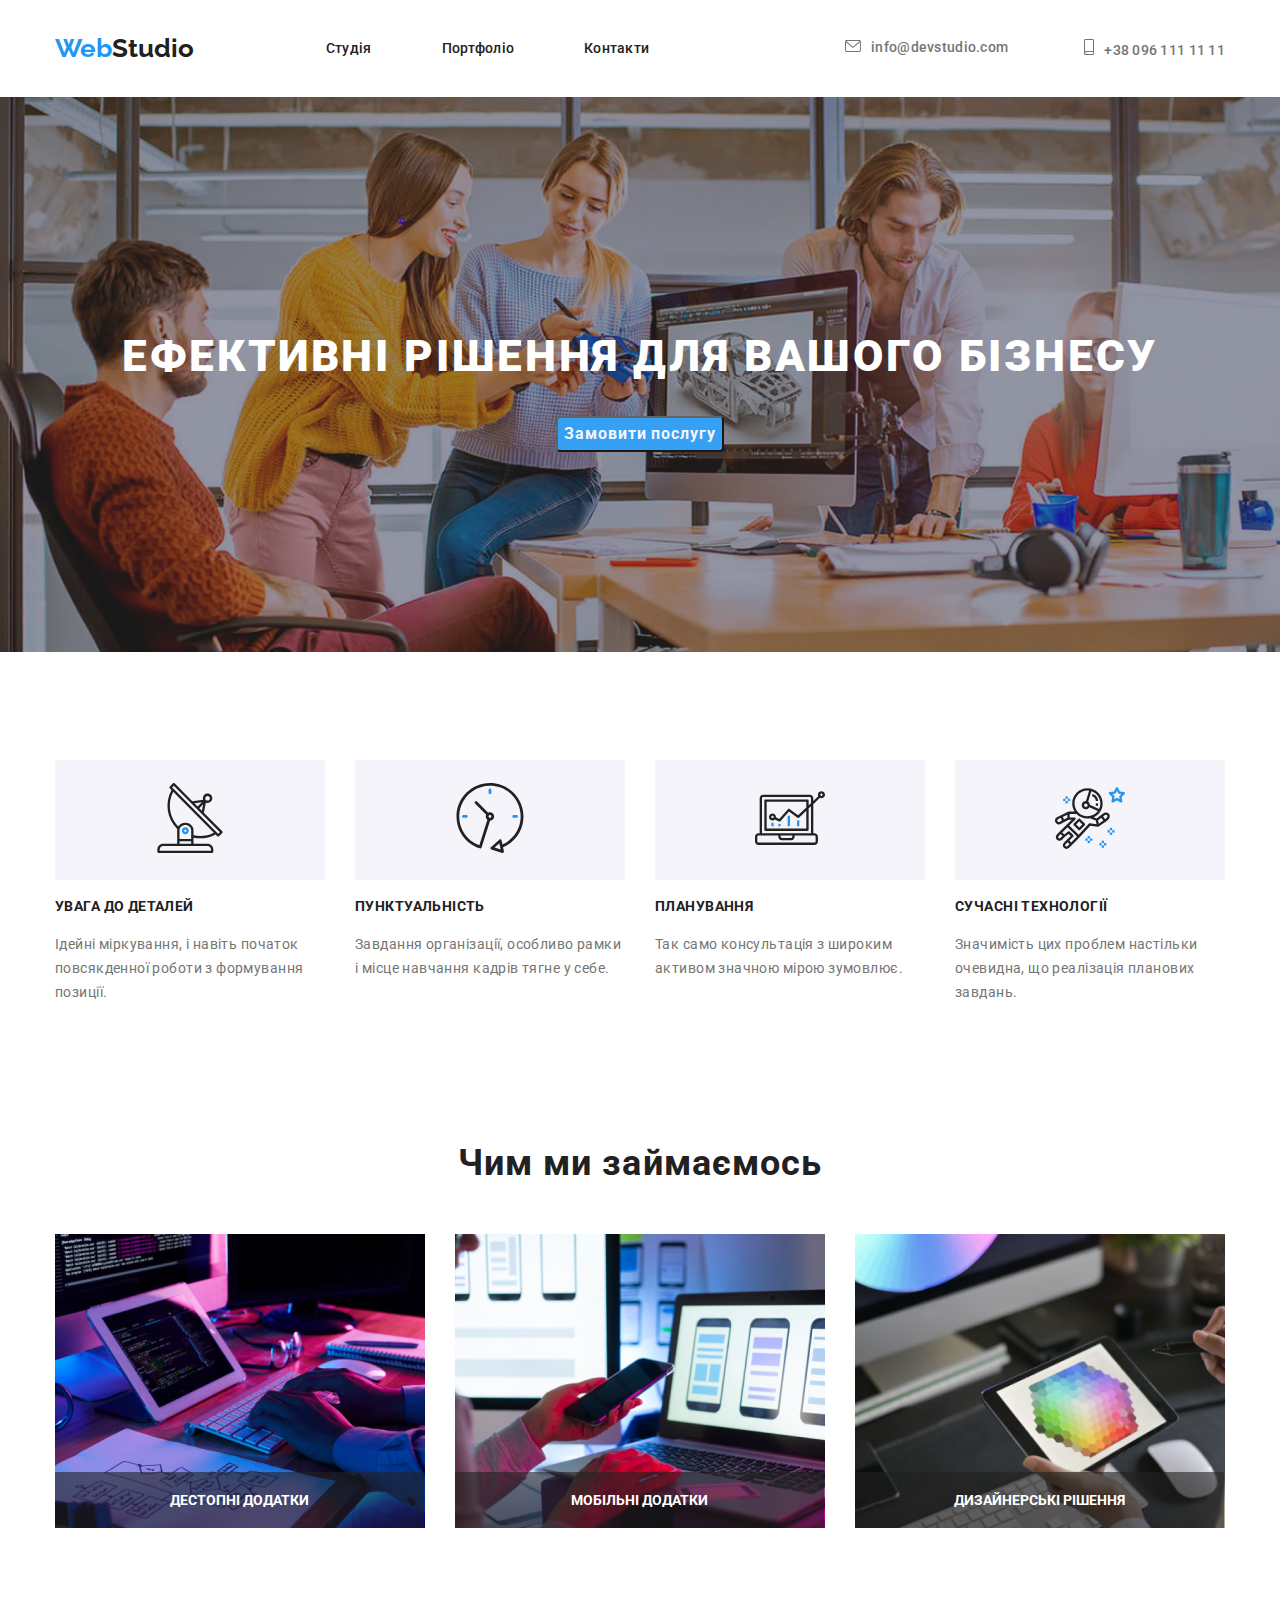
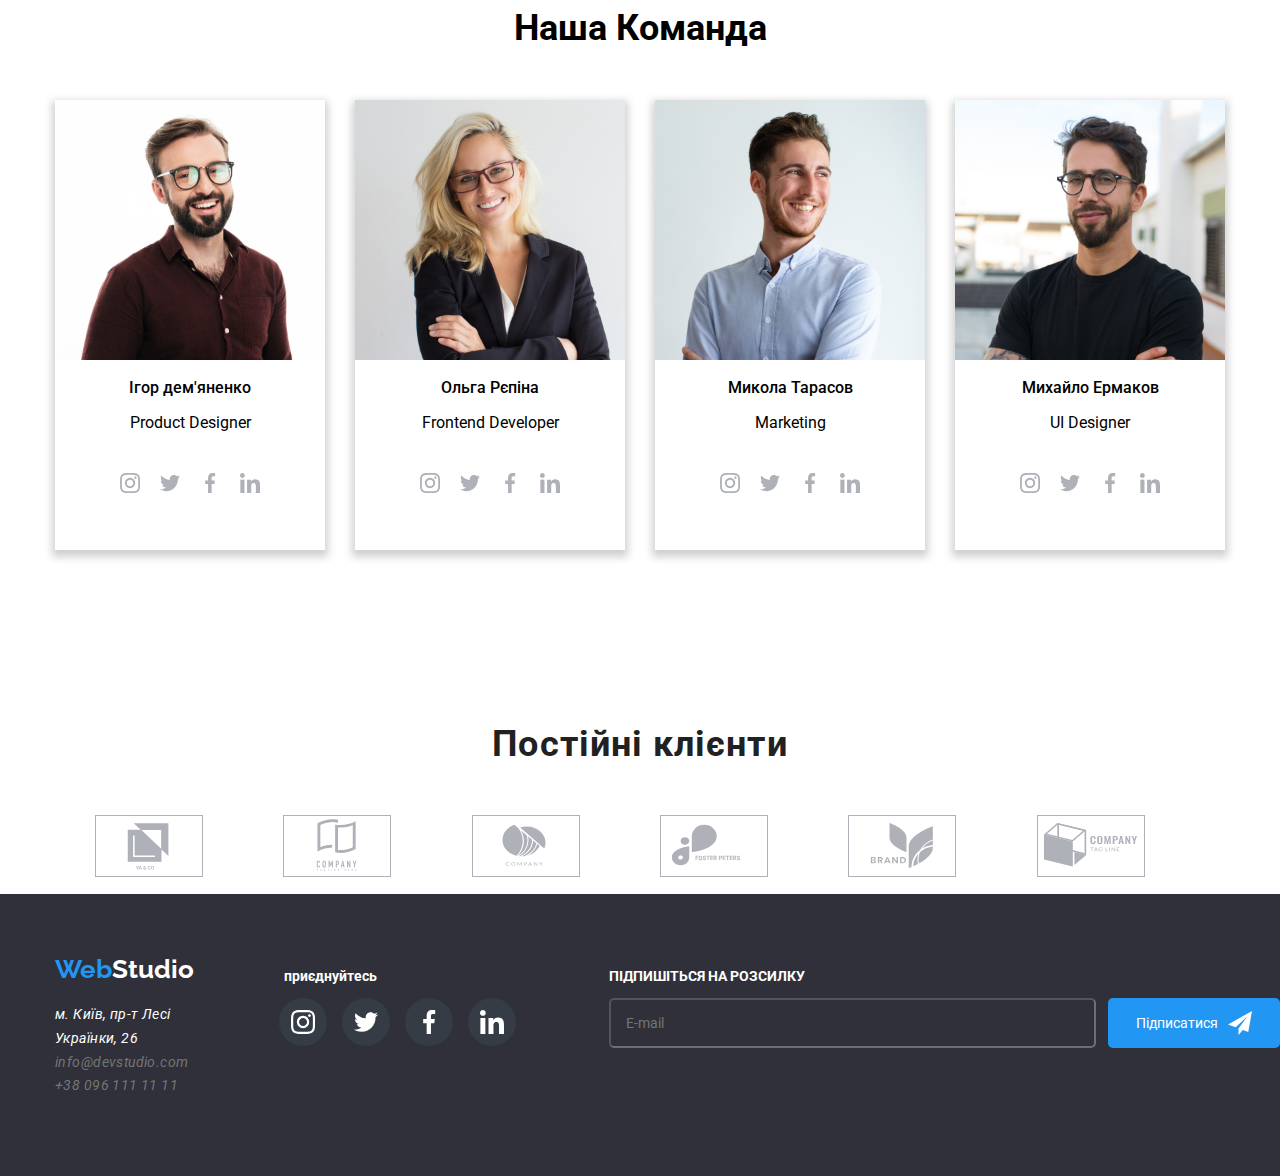
==== index.html @ 9be3a6bd "done" ====
<!DOCTYPE html>
<html lang="en">

<head>
  <meta charset="UTF-8" />
  <meta name="viewport" content="width=device-width, initial-scale=1.0" />
  <title>WebStudio</title>
  <link rel="preconnect" href="https://fonts.googleapis.com">
  <link rel="preconnect" href="https://fonts.gstatic.com" crossorigin>
  <link href="https://fonts.googleapis.com/css2?family=Raleway:wght@700&family=Roboto:wght@400;500;700;900&display=swap"
    rel="stylesheet">
  <link rel="stylesheet" href="normalize.css">
  <link rel="stylesheet" href="style.css" />
</head>

<body>
  <header class="header">
    <div class="container">
      <div class="flex-container">
        <a class="logo" href="index.html"><span class="blue">Web</span>Studio</a>
        <nav class="navigation">
          <ul class="navigation-list">
            <li class="navigation-item">
              <a class="navigation-link" href="index.html">Студія</a>
            </li>
            <li class="navigation-item">
              <a class="navigation-link" href="portfolio.html">Портфоліо</a>
            </li>
            <li class="navigation-item">
              <a class="navigation-link" href="#">Контакти</a>
            </li>
          </ul>
        </nav>
        <ul class="contacts">
          <li class="contacts-item">
            <a class="contacts-link" href="mailto:info@devstudio.com"><svg class="icon-header-mail"><use xlink:href="#icon-envelope"><symbol id="icon-envelope" viewBox="0 0 43 32">
              <path d="M38.667 0h-34.667c-2.206 0-4 1.794-4 4v24c0 2.206 1.794 4 4 4h34.667c2.206 0 4-1.794 4-4v-24c0-2.206-1.794-4-4-4zM38.667 2.667c0.181 0 0.353 0.038 0.511 0.103l-17.844 15.466-17.844-15.466c0.158-0.066 0.33-0.103 0.511-0.103h34.667zM38.667 29.333h-34.667c-0.736 0-1.333-0.598-1.333-1.333v-22.413l17.793 15.421c0.251 0.217 0.563 0.326 0.874 0.326s0.622-0.108 0.874-0.326l17.793-15.421v22.413c0 0.736-0.598 1.333-1.333 1.333z"></path>
              </symbol></use></svg>info@devstudio.com</a>
          </li>
          <li class="contacts-item">
            <a class="contacts-link" href="tel:+380961111111"><svg class="icon-header"><use xlink:href="#icon-smartphone"><symbol id="icon-smartphone" viewBox="0 0 20 32">
              <path d="M17 0h-14c-1.654 0-3 1.346-3 3v26c0 1.654 1.346 3 3 3h14c1.654 0 3-1.346 3-3v-26c0-1.654-1.346-3-3-3zM3 2h14c0.552 0 1 0.448 1 1v21h-16v-21c0-0.552 0.448-1 1-1zM17 30h-14c-0.552 0-1-0.448-1-1v-3h16v3c0 0.552-0.448 1-1 1z"></path>
              <path d="M4.707 27.478c0.391 0.365 0.391 0.956 0 1.321s-1.024 0.365-1.414 0c-0.391-0.365-0.391-0.956 0-1.321s1.024-0.365 1.414 0z"></path>
              </symbol></use></svg>+38 096 111 11 11</a>
          </li>
        </ul>
      </div>
    </div>
    </div>

  </header>
  <!-- main -->
  <main>

    <section class="hero" id="hero">
      <div class="container">
          <h1 class="hero-title">Ефективні рішення для вашого бізнесу</h1>
          <div class="hero-modal">
          <button data-modal-open class="hero-btn">Замовити послугу</button>
          </div>

          <div class="backdrop is-hidden" data-modal>
              <div class="modal">
                  <button class="close" data-modal-close>&times;</button>
                  <h2>Залиште свої дані, ми вам передзвонимо</h2>
                  <form class="form-modal">
                      <label for="name">Ім'я</label>
                      <div class="div-modal-icon-input">
                      <input type="text" id="name" name="name" required class="input-modal">
                      </div>
                      <div class="div-modal-icon-svg">
                          <svg width="18px" height="18px" class="svg-modal-icon">
                              <use href="./symbol-defss-4-HW.svg#icon-person-black-18dp-1"></use>
                          </svg>
                      </div>
                      <label for="phone">Телефон</label>
                      <div class="div-modal-icon-input">
                      <input type="tel" id="phone" name="phone" required class="input-modal">
                      </div>
                      <div class="div-modal-icon-svg-2">
                          <svg width="18px" height="18px" class="svg-modal-icon">
                              <use href="./symbol-defss-4-HW.svg#icon-phone-black-18dp-1"></use>
                          </svg>
                      </div>
                      <label for="email">Пошта</label>
                      <div class="div-modal-icon-input">
                      <input type="email" id="email" name="email" required class="input-modal">
                      </div>
                      <div class="div-modal-icon-svg-3">
                          <svg width="18px" height="18px" class="svg-modal-icon">
                              <use href="./symbol-defss-4-HW.svg#icon-email-black-18dp-1"></use>
                          </svg>
                      </div>

                      <label for="message" >Коментар</label>
                      <textarea id="message" name="message" rows="4" required
                          placeholder="Введіть текст" class="textarea-modal"></textarea>

                      <div class="checkbox-label">
                          <input type="checkbox" id="agreement" name="agreement" required>
                          <label for="agreement">Погоджуюся з розсилкою та приймаю <a class="label-modal-link" href="#">Умови
                                  договору</a></label>
                      </div>

                      <button type="submit" class="button-modal-done">Відправити</button>
                  </form>
              </div>
          </div>
      </div>
  </section>
    <section class="info">
      <div class="container">
        <ul class="info-list">
          <li class="list-item">
            <h4 class="list-title">УВАГА ДО ДЕТАЛЕЙ</h4>
            <p class="list-text">
              Ідейні міркування, і навіть початок <br />повсякденної роботи з
              формування <br />позиції.
            </p>
          </li>
          <li class="list-item">
            <h4 class="list-title">ПУНКТУАЛЬНІСТЬ</h4>
            <p class="list-text">
              Завдання організації, особливо рамки <br />
              і місце навчання кадрів тягне у себе.
            </p>
          </li>
          <li class="list-item">
            <h4 class="list-title">ПЛАНУВАННЯ</h4>
            <p class="list-text">
              Так само консультація з широким <br />активом значною мірою
              зумовлює.
            </p>
          </li>
          <li class="list-item">
            <h4 class="list-title">СУЧАСНІ ТЕХНОЛОГІЇ</h4>
            <p class="list-text">
              Значимість цих проблем настільки <br />очевидна, що реалізація
              планових <br />завдань.
            </p>
          </li>
        </ul>
      </div>
    </section>
    <section class="what-we-work">
      <div class="container">
          <h2 class="work-title">Чим ми займаємось</h2>
          <article class="what-we-work-img">
              <div class="what-we-work-img-div">
                  <img class="work-img" src="img/box1.jpg" alt="фото1">
                  <p class="work-text">Дестопні Додатки</p>
              </div>
              <div class="what-we-work-img-div">
                  <img class="work-img" src="img/box2.png" alt="фото2">
                  <p class="work-text">Мобільні Додатки</p>
              </div>
              <div class="what-we-work-img-div">
                  <img class="work-img" src="img/box3.png" alt="фото3">
                  <p class="work-text">Дизайнерські рішення</p>
              </div>
          </article>
      </div>
  </section>
  <section class="our-team">
    <div class="container">
        <h2 class="our-team-title">Наша Команда</h2>
        <article class="our-team-list">
            <figure class="our-team-item">
                <img src="img/img1.jpg" alt="фото4" width="200">
                <figcaption class="our-team-worker-description">
                    <h3>Ігор дем'яненко</h3>
                    <p>Product Designer</p>
                </figcaption>
                <div class="our-team-div-svg">
                    <ul class="social-icon-list">
                        <li class="social-icon-list-item">
                          <a class="social-team-link" href="https://www.instagram.com" target="_blank"><svg class="icon icon-instagram">
                              <use xlink:href="#icon-instagram">
                                <symbol id="icon-instagram" viewBox="0 0 32 32">
                                  <path d="M31.969 9.408c-0.075-1.7-0.35-2.869-0.744-3.882-0.406-1.075-1.032-2.038-1.851-2.838-0.8-0.813-1.769-1.444-2.832-1.844-1.019-0.394-2.182-0.669-3.882-0.744-1.713-0.081-2.257-0.1-6.601-0.1s-4.888 0.019-6.595 0.094c-1.7 0.075-2.869 0.35-3.882 0.744-1.075 0.406-2.038 1.031-2.838 1.85-0.813 0.8-1.444 1.769-1.844 2.832-0.394 1.019-0.669 2.182-0.744 3.882-0.081 1.713-0.1 2.257-0.1 6.601s0.019 4.888 0.094 6.595c0.075 1.7 0.35 2.869 0.744 3.882 0.406 1.075 1.038 2.038 1.85 2.838 0.8 0.813 1.769 1.444 2.832 1.844 1.019 0.394 2.182 0.669 3.882 0.744 1.706 0.075 2.25 0.094 6.595 0.094s4.888-0.019 6.595-0.094c1.7-0.075 2.869-0.35 3.882-0.744 2.151-0.832 3.851-2.532 4.682-4.682 0.394-1.019 0.669-2.182 0.744-3.882 0.075-1.707 0.094-2.251 0.094-6.595s-0.006-4.888-0.081-6.595zM29.087 22.473c-0.069 1.563-0.331 2.407-0.55 2.969-0.538 1.394-1.644 2.5-3.038 3.038-0.563 0.219-1.413 0.481-2.969 0.55-1.688 0.075-2.194 0.094-6.464 0.094s-4.782-0.019-6.464-0.094c-1.563-0.069-2.407-0.331-2.969-0.55-0.694-0.256-1.325-0.663-1.838-1.194-0.531-0.519-0.938-1.144-1.194-1.838-0.219-0.563-0.481-1.413-0.55-2.969-0.075-1.688-0.094-2.194-0.094-6.464s0.019-4.782 0.094-6.464c0.069-1.563 0.331-2.407 0.55-2.969 0.256-0.694 0.663-1.325 1.2-1.838 0.519-0.531 1.144-0.938 1.838-1.194 0.563-0.219 1.413-0.481 2.969-0.55 1.688-0.075 2.194-0.094 6.464-0.094 4.276 0 4.782 0.019 6.464 0.094 1.563 0.069 2.407 0.331 2.969 0.55 0.694 0.256 1.325 0.662 1.838 1.194 0.531 0.519 0.938 1.144 1.194 1.838 0.219 0.563 0.481 1.413 0.55 2.969 0.075 1.688 0.094 2.194 0.094 6.464s-0.019 4.77-0.094 6.458z">
                                  </path>
                                  <path d="M16.059 7.783c-4.538 0-8.22 3.682-8.22 8.22s3.682 8.22 8.22 8.22c4.539 0 8.22-3.682 8.22-8.22s-3.682-8.22-8.22-8.22zM16.059 21.335c-2.944 0-5.332-2.388-5.332-5.332s2.388-5.332 5.332-5.332c2.944 0 5.332 2.388 5.332 5.332s-2.388 5.332-5.332 5.332z">
                                  </path>
                                  <path d="M26.524 7.458c0 1.060-0.859 1.919-1.919 1.919s-1.919-0.859-1.919-1.919c0-1.060 0.859-1.919 1.919-1.919s1.919 0.859 1.919 1.919z">
                                  </path>
                                </symbol>
                              </use>
                            </svg></a>
                        </li>
                        <li class="social-icon-list-item">
                          <a class="social-team-link" href="">
                            <svg class="icon icon-twitter-1-1">
                              <use xlink:href="#icon-twitter-1-1"></use>
                              <symbol id="icon-twitter-1-1" viewBox="0 0 32 32">
                                <path d="M32 6.078c-1.19 0.522-2.458 0.868-3.78 1.036 1.36-0.812 2.398-2.088 2.886-3.626-1.268 0.756-2.668 1.29-4.16 1.588-1.204-1.282-2.92-2.076-4.792-2.076-3.632 0-6.556 2.948-6.556 6.562 0 0.52 0.044 1.020 0.152 1.496-5.454-0.266-10.28-2.88-13.522-6.862-0.566 0.982-0.898 2.106-0.898 3.316 0 2.272 1.17 4.286 2.914 5.452-1.054-0.020-2.088-0.326-2.964-0.808 0 0.020 0 0.046 0 0.072 0 3.188 2.274 5.836 5.256 6.446-0.534 0.146-1.116 0.216-1.72 0.216-0.42 0-0.844-0.024-1.242-0.112 0.85 2.598 3.262 4.508 6.13 4.57-2.232 1.746-5.066 2.798-8.134 2.798-0.538 0-1.054-0.024-1.57-0.090 2.906 1.874 6.35 2.944 10.064 2.944 12.072 0 18.672-10 18.672-18.668 0-0.29-0.010-0.57-0.024-0.848 1.302-0.924 2.396-2.078 3.288-3.406z">
                                </path>
                              </symbol>
                            </svg>
                          </a>
                        </li>
                        <li class="social-icon-list-item">
                          <a class="social-team-link" href=""> <svg class="icon icon-facebook-1-1">
                              <use xlink:href="#icon-facebook-1-1"></use>
                              <symbol id="icon-facebook-1-1" viewBox="0 0 32 32">
                                <path d="M21.329 5.313h2.921v-5.088c-0.504-0.069-2.237-0.225-4.256-0.225-4.212 0-7.097 2.649-7.097 7.519v4.481h-4.648v5.688h4.648v14.312h5.699v-14.311h4.46l0.708-5.688h-5.169v-3.919c0.001-1.644 0.444-2.769 2.735-2.769z">
                                </path>
                              </symbol>
                            </svg></a>
                        </li>
                        <li class="social-icon-list-item">
                          <a class="social-team-link" href=""><svg class="icon icon-linkedin-1-1">
                              <use xlink:href="#icon-linkedin-1-1"></use>
                              <symbol id="icon-linkedin-1-1" viewBox="0 0 32 32">
                                <path d="M31.992 32v-0.001h0.008v-11.736c0-5.741-1.236-10.164-7.948-10.164-3.227 0-5.392 1.771-6.276 3.449h-0.093v-2.913h-6.364v21.364h6.627v-10.579c0-2.785 0.528-5.479 3.977-5.479 3.399 0 3.449 3.179 3.449 5.657v10.401h6.62z">
                                </path>
                                <path d="M0.528 10.636h6.635v21.364h-6.635v-21.364z"></path>
                                <path d="M3.843 0c-2.121 0-3.843 1.721-3.843 3.843s1.721 3.879 3.843 3.879c2.121 0 3.843-1.757 3.843-3.879-0.001-2.121-1.723-3.843-3.843-3.843v0z">
                                </path>
                              </symbol>
                            </svg></a>
                        </li>
                      </ul>
                </div>
            </figure>


            <figure class="our-team-item">
                <img src="img/img2.jpg" alt="фото5" width="200">
                <figcaption class="our-team-worker-description">
                    <h3>Ольга Рєпіна</h3>
                    <p>Frontend Developer</p>
                </figcaption>
                <div class="our-team-div-svg">
                    <ul class="social-icon-list">
                        <li class="social-icon-list-item">
                          <a class="social-team-link" href="https://www.instagram.com" target="_blank"><svg class="icon icon-instagram">
                              <use xlink:href="#icon-instagram">
                                <symbol id="icon-instagram" viewBox="0 0 32 32">
                                  <path d="M31.969 9.408c-0.075-1.7-0.35-2.869-0.744-3.882-0.406-1.075-1.032-2.038-1.851-2.838-0.8-0.813-1.769-1.444-2.832-1.844-1.019-0.394-2.182-0.669-3.882-0.744-1.713-0.081-2.257-0.1-6.601-0.1s-4.888 0.019-6.595 0.094c-1.7 0.075-2.869 0.35-3.882 0.744-1.075 0.406-2.038 1.031-2.838 1.85-0.813 0.8-1.444 1.769-1.844 2.832-0.394 1.019-0.669 2.182-0.744 3.882-0.081 1.713-0.1 2.257-0.1 6.601s0.019 4.888 0.094 6.595c0.075 1.7 0.35 2.869 0.744 3.882 0.406 1.075 1.038 2.038 1.85 2.838 0.8 0.813 1.769 1.444 2.832 1.844 1.019 0.394 2.182 0.669 3.882 0.744 1.706 0.075 2.25 0.094 6.595 0.094s4.888-0.019 6.595-0.094c1.7-0.075 2.869-0.35 3.882-0.744 2.151-0.832 3.851-2.532 4.682-4.682 0.394-1.019 0.669-2.182 0.744-3.882 0.075-1.707 0.094-2.251 0.094-6.595s-0.006-4.888-0.081-6.595zM29.087 22.473c-0.069 1.563-0.331 2.407-0.55 2.969-0.538 1.394-1.644 2.5-3.038 3.038-0.563 0.219-1.413 0.481-2.969 0.55-1.688 0.075-2.194 0.094-6.464 0.094s-4.782-0.019-6.464-0.094c-1.563-0.069-2.407-0.331-2.969-0.55-0.694-0.256-1.325-0.663-1.838-1.194-0.531-0.519-0.938-1.144-1.194-1.838-0.219-0.563-0.481-1.413-0.55-2.969-0.075-1.688-0.094-2.194-0.094-6.464s0.019-4.782 0.094-6.464c0.069-1.563 0.331-2.407 0.55-2.969 0.256-0.694 0.663-1.325 1.2-1.838 0.519-0.531 1.144-0.938 1.838-1.194 0.563-0.219 1.413-0.481 2.969-0.55 1.688-0.075 2.194-0.094 6.464-0.094 4.276 0 4.782 0.019 6.464 0.094 1.563 0.069 2.407 0.331 2.969 0.55 0.694 0.256 1.325 0.662 1.838 1.194 0.531 0.519 0.938 1.144 1.194 1.838 0.219 0.563 0.481 1.413 0.55 2.969 0.075 1.688 0.094 2.194 0.094 6.464s-0.019 4.77-0.094 6.458z">
                                  </path>
                                  <path d="M16.059 7.783c-4.538 0-8.22 3.682-8.22 8.22s3.682 8.22 8.22 8.22c4.539 0 8.22-3.682 8.22-8.22s-3.682-8.22-8.22-8.22zM16.059 21.335c-2.944 0-5.332-2.388-5.332-5.332s2.388-5.332 5.332-5.332c2.944 0 5.332 2.388 5.332 5.332s-2.388 5.332-5.332 5.332z">
                                  </path>
                                  <path d="M26.524 7.458c0 1.060-0.859 1.919-1.919 1.919s-1.919-0.859-1.919-1.919c0-1.060 0.859-1.919 1.919-1.919s1.919 0.859 1.919 1.919z">
                                  </path>
                                </symbol>
                              </use>
                            </svg></a>
                        </li>
                        <li class="social-icon-list-item">
                          <a class="social-team-link" href="">
                            <svg class="icon icon-twitter-1-1">
                              <use xlink:href="#icon-twitter-1-1"></use>
                              <symbol id="icon-twitter-1-1" viewBox="0 0 32 32">
                                <path d="M32 6.078c-1.19 0.522-2.458 0.868-3.78 1.036 1.36-0.812 2.398-2.088 2.886-3.626-1.268 0.756-2.668 1.29-4.16 1.588-1.204-1.282-2.92-2.076-4.792-2.076-3.632 0-6.556 2.948-6.556 6.562 0 0.52 0.044 1.020 0.152 1.496-5.454-0.266-10.28-2.88-13.522-6.862-0.566 0.982-0.898 2.106-0.898 3.316 0 2.272 1.17 4.286 2.914 5.452-1.054-0.020-2.088-0.326-2.964-0.808 0 0.020 0 0.046 0 0.072 0 3.188 2.274 5.836 5.256 6.446-0.534 0.146-1.116 0.216-1.72 0.216-0.42 0-0.844-0.024-1.242-0.112 0.85 2.598 3.262 4.508 6.13 4.57-2.232 1.746-5.066 2.798-8.134 2.798-0.538 0-1.054-0.024-1.57-0.090 2.906 1.874 6.35 2.944 10.064 2.944 12.072 0 18.672-10 18.672-18.668 0-0.29-0.010-0.57-0.024-0.848 1.302-0.924 2.396-2.078 3.288-3.406z">
                                </path>
                              </symbol>
                            </svg>
                          </a>
                        </li>
                        <li class="social-icon-list-item">
                          <a class="social-team-link" href=""> <svg class="icon icon-facebook-1-1">
                              <use xlink:href="#icon-facebook-1-1"></use>
                              <symbol id="icon-facebook-1-1" viewBox="0 0 32 32">
                                <path d="M21.329 5.313h2.921v-5.088c-0.504-0.069-2.237-0.225-4.256-0.225-4.212 0-7.097 2.649-7.097 7.519v4.481h-4.648v5.688h4.648v14.312h5.699v-14.311h4.46l0.708-5.688h-5.169v-3.919c0.001-1.644 0.444-2.769 2.735-2.769z">
                                </path>
                              </symbol>
                            </svg></a>
                        </li>
                        <li class="social-icon-list-item">
                          <a class="social-team-link" href=""><svg class="icon icon-linkedin-1-1">
                              <use xlink:href="#icon-linkedin-1-1"></use>
                              <symbol id="icon-linkedin-1-1" viewBox="0 0 32 32">
                                <path d="M31.992 32v-0.001h0.008v-11.736c0-5.741-1.236-10.164-7.948-10.164-3.227 0-5.392 1.771-6.276 3.449h-0.093v-2.913h-6.364v21.364h6.627v-10.579c0-2.785 0.528-5.479 3.977-5.479 3.399 0 3.449 3.179 3.449 5.657v10.401h6.62z">
                                </path>
                                <path d="M0.528 10.636h6.635v21.364h-6.635v-21.364z"></path>
                                <path d="M3.843 0c-2.121 0-3.843 1.721-3.843 3.843s1.721 3.879 3.843 3.879c2.121 0 3.843-1.757 3.843-3.879-0.001-2.121-1.723-3.843-3.843-3.843v0z">
                                </path>
                              </symbol>
                            </svg></a>
                        </li>
                      </ul>
                </div>
            </figure>
            <figure class="our-team-item">
                <img src="img/img3.jpg" alt="фото6" width="200">
                <figcaption class="our-team-worker-description">
                    <h3>Микола Тарасов</h3>
                    <p>Marketing</p>
                </figcaption>
                <div class="our-team-div-svg">
                    <ul class="social-icon-list">
                        <li class="social-icon-list-item">
                          <a class="social-team-link" href="https://www.instagram.com" target="_blank"><svg class="icon icon-instagram">
                              <use xlink:href="#icon-instagram">
                                <symbol id="icon-instagram" viewBox="0 0 32 32">
                                  <path d="M31.969 9.408c-0.075-1.7-0.35-2.869-0.744-3.882-0.406-1.075-1.032-2.038-1.851-2.838-0.8-0.813-1.769-1.444-2.832-1.844-1.019-0.394-2.182-0.669-3.882-0.744-1.713-0.081-2.257-0.1-6.601-0.1s-4.888 0.019-6.595 0.094c-1.7 0.075-2.869 0.35-3.882 0.744-1.075 0.406-2.038 1.031-2.838 1.85-0.813 0.8-1.444 1.769-1.844 2.832-0.394 1.019-0.669 2.182-0.744 3.882-0.081 1.713-0.1 2.257-0.1 6.601s0.019 4.888 0.094 6.595c0.075 1.7 0.35 2.869 0.744 3.882 0.406 1.075 1.038 2.038 1.85 2.838 0.8 0.813 1.769 1.444 2.832 1.844 1.019 0.394 2.182 0.669 3.882 0.744 1.706 0.075 2.25 0.094 6.595 0.094s4.888-0.019 6.595-0.094c1.7-0.075 2.869-0.35 3.882-0.744 2.151-0.832 3.851-2.532 4.682-4.682 0.394-1.019 0.669-2.182 0.744-3.882 0.075-1.707 0.094-2.251 0.094-6.595s-0.006-4.888-0.081-6.595zM29.087 22.473c-0.069 1.563-0.331 2.407-0.55 2.969-0.538 1.394-1.644 2.5-3.038 3.038-0.563 0.219-1.413 0.481-2.969 0.55-1.688 0.075-2.194 0.094-6.464 0.094s-4.782-0.019-6.464-0.094c-1.563-0.069-2.407-0.331-2.969-0.55-0.694-0.256-1.325-0.663-1.838-1.194-0.531-0.519-0.938-1.144-1.194-1.838-0.219-0.563-0.481-1.413-0.55-2.969-0.075-1.688-0.094-2.194-0.094-6.464s0.019-4.782 0.094-6.464c0.069-1.563 0.331-2.407 0.55-2.969 0.256-0.694 0.663-1.325 1.2-1.838 0.519-0.531 1.144-0.938 1.838-1.194 0.563-0.219 1.413-0.481 2.969-0.55 1.688-0.075 2.194-0.094 6.464-0.094 4.276 0 4.782 0.019 6.464 0.094 1.563 0.069 2.407 0.331 2.969 0.55 0.694 0.256 1.325 0.662 1.838 1.194 0.531 0.519 0.938 1.144 1.194 1.838 0.219 0.563 0.481 1.413 0.55 2.969 0.075 1.688 0.094 2.194 0.094 6.464s-0.019 4.77-0.094 6.458z">
                                  </path>
                                  <path d="M16.059 7.783c-4.538 0-8.22 3.682-8.22 8.22s3.682 8.22 8.22 8.22c4.539 0 8.22-3.682 8.22-8.22s-3.682-8.22-8.22-8.22zM16.059 21.335c-2.944 0-5.332-2.388-5.332-5.332s2.388-5.332 5.332-5.332c2.944 0 5.332 2.388 5.332 5.332s-2.388 5.332-5.332 5.332z">
                                  </path>
                                  <path d="M26.524 7.458c0 1.060-0.859 1.919-1.919 1.919s-1.919-0.859-1.919-1.919c0-1.060 0.859-1.919 1.919-1.919s1.919 0.859 1.919 1.919z">
                                  </path>
                                </symbol>
                              </use>
                            </svg></a>
                        </li>
                        <li class="social-icon-list-item">
                          <a class="social-team-link" href="">
                            <svg class="icon icon-twitter-1-1">
                              <use xlink:href="#icon-twitter-1-1"></use>
                              <symbol id="icon-twitter-1-1" viewBox="0 0 32 32">
                                <path d="M32 6.078c-1.19 0.522-2.458 0.868-3.78 1.036 1.36-0.812 2.398-2.088 2.886-3.626-1.268 0.756-2.668 1.29-4.16 1.588-1.204-1.282-2.92-2.076-4.792-2.076-3.632 0-6.556 2.948-6.556 6.562 0 0.52 0.044 1.020 0.152 1.496-5.454-0.266-10.28-2.88-13.522-6.862-0.566 0.982-0.898 2.106-0.898 3.316 0 2.272 1.17 4.286 2.914 5.452-1.054-0.020-2.088-0.326-2.964-0.808 0 0.020 0 0.046 0 0.072 0 3.188 2.274 5.836 5.256 6.446-0.534 0.146-1.116 0.216-1.72 0.216-0.42 0-0.844-0.024-1.242-0.112 0.85 2.598 3.262 4.508 6.13 4.57-2.232 1.746-5.066 2.798-8.134 2.798-0.538 0-1.054-0.024-1.57-0.090 2.906 1.874 6.35 2.944 10.064 2.944 12.072 0 18.672-10 18.672-18.668 0-0.29-0.010-0.57-0.024-0.848 1.302-0.924 2.396-2.078 3.288-3.406z">
                                </path>
                              </symbol>
                            </svg>
                          </a>
                        </li>
                        <li class="social-icon-list-item">
                          <a class="social-team-link" href=""> <svg class="icon icon-facebook-1-1">
                              <use xlink:href="#icon-facebook-1-1"></use>
                              <symbol id="icon-facebook-1-1" viewBox="0 0 32 32">
                                <path d="M21.329 5.313h2.921v-5.088c-0.504-0.069-2.237-0.225-4.256-0.225-4.212 0-7.097 2.649-7.097 7.519v4.481h-4.648v5.688h4.648v14.312h5.699v-14.311h4.46l0.708-5.688h-5.169v-3.919c0.001-1.644 0.444-2.769 2.735-2.769z">
                                </path>
                              </symbol>
                            </svg></a>
                        </li>
                        <li class="social-icon-list-item">
                          <a class="social-team-link" href=""><svg class="icon icon-linkedin-1-1">
                              <use xlink:href="#icon-linkedin-1-1"></use>
                              <symbol id="icon-linkedin-1-1" viewBox="0 0 32 32">
                                <path d="M31.992 32v-0.001h0.008v-11.736c0-5.741-1.236-10.164-7.948-10.164-3.227 0-5.392 1.771-6.276 3.449h-0.093v-2.913h-6.364v21.364h6.627v-10.579c0-2.785 0.528-5.479 3.977-5.479 3.399 0 3.449 3.179 3.449 5.657v10.401h6.62z">
                                </path>
                                <path d="M0.528 10.636h6.635v21.364h-6.635v-21.364z"></path>
                                <path d="M3.843 0c-2.121 0-3.843 1.721-3.843 3.843s1.721 3.879 3.843 3.879c2.121 0 3.843-1.757 3.843-3.879-0.001-2.121-1.723-3.843-3.843-3.843v0z">
                                </path>
                              </symbol>
                            </svg></a>
                        </li>
                      </ul>
                </div>
            </figure>
            <figure class="our-team-item">
                <img src="img/img4.jpg" alt="фото7" width="200">
                <figcaption class="our-team-worker-description">
                    <h3>Михайло Ермаков</h3>
                    <p>UI Designer</p>
                </figcaption>
                <div class="our-team-div-svg">
                    <ul class="social-icon-list">
                        <li class="social-icon-list-item">
                          <a class="social-team-link" href="https://www.instagram.com" target="_blank"><svg class="icon icon-instagram">
                              <use xlink:href="#icon-instagram">
                                <symbol id="icon-instagram" viewBox="0 0 32 32">
                                  <path d="M31.969 9.408c-0.075-1.7-0.35-2.869-0.744-3.882-0.406-1.075-1.032-2.038-1.851-2.838-0.8-0.813-1.769-1.444-2.832-1.844-1.019-0.394-2.182-0.669-3.882-0.744-1.713-0.081-2.257-0.1-6.601-0.1s-4.888 0.019-6.595 0.094c-1.7 0.075-2.869 0.35-3.882 0.744-1.075 0.406-2.038 1.031-2.838 1.85-0.813 0.8-1.444 1.769-1.844 2.832-0.394 1.019-0.669 2.182-0.744 3.882-0.081 1.713-0.1 2.257-0.1 6.601s0.019 4.888 0.094 6.595c0.075 1.7 0.35 2.869 0.744 3.882 0.406 1.075 1.038 2.038 1.85 2.838 0.8 0.813 1.769 1.444 2.832 1.844 1.019 0.394 2.182 0.669 3.882 0.744 1.706 0.075 2.25 0.094 6.595 0.094s4.888-0.019 6.595-0.094c1.7-0.075 2.869-0.35 3.882-0.744 2.151-0.832 3.851-2.532 4.682-4.682 0.394-1.019 0.669-2.182 0.744-3.882 0.075-1.707 0.094-2.251 0.094-6.595s-0.006-4.888-0.081-6.595zM29.087 22.473c-0.069 1.563-0.331 2.407-0.55 2.969-0.538 1.394-1.644 2.5-3.038 3.038-0.563 0.219-1.413 0.481-2.969 0.55-1.688 0.075-2.194 0.094-6.464 0.094s-4.782-0.019-6.464-0.094c-1.563-0.069-2.407-0.331-2.969-0.55-0.694-0.256-1.325-0.663-1.838-1.194-0.531-0.519-0.938-1.144-1.194-1.838-0.219-0.563-0.481-1.413-0.55-2.969-0.075-1.688-0.094-2.194-0.094-6.464s0.019-4.782 0.094-6.464c0.069-1.563 0.331-2.407 0.55-2.969 0.256-0.694 0.663-1.325 1.2-1.838 0.519-0.531 1.144-0.938 1.838-1.194 0.563-0.219 1.413-0.481 2.969-0.55 1.688-0.075 2.194-0.094 6.464-0.094 4.276 0 4.782 0.019 6.464 0.094 1.563 0.069 2.407 0.331 2.969 0.55 0.694 0.256 1.325 0.662 1.838 1.194 0.531 0.519 0.938 1.144 1.194 1.838 0.219 0.563 0.481 1.413 0.55 2.969 0.075 1.688 0.094 2.194 0.094 6.464s-0.019 4.77-0.094 6.458z">
                                  </path>
                                  <path d="M16.059 7.783c-4.538 0-8.22 3.682-8.22 8.22s3.682 8.22 8.22 8.22c4.539 0 8.22-3.682 8.22-8.22s-3.682-8.22-8.22-8.22zM16.059 21.335c-2.944 0-5.332-2.388-5.332-5.332s2.388-5.332 5.332-5.332c2.944 0 5.332 2.388 5.332 5.332s-2.388 5.332-5.332 5.332z">
                                  </path>
                                  <path d="M26.524 7.458c0 1.060-0.859 1.919-1.919 1.919s-1.919-0.859-1.919-1.919c0-1.060 0.859-1.919 1.919-1.919s1.919 0.859 1.919 1.919z">
                                  </path>
                                </symbol>
                              </use>
                            </svg></a>
                        </li>
                        <li class="social-icon-list-item">
                          <a class="social-team-link" href="">
                            <svg class="icon icon-twitter-1-1">
                              <use xlink:href="#icon-twitter-1-1"></use>
                              <symbol id="icon-twitter-1-1" viewBox="0 0 32 32">
                                <path d="M32 6.078c-1.19 0.522-2.458 0.868-3.78 1.036 1.36-0.812 2.398-2.088 2.886-3.626-1.268 0.756-2.668 1.29-4.16 1.588-1.204-1.282-2.92-2.076-4.792-2.076-3.632 0-6.556 2.948-6.556 6.562 0 0.52 0.044 1.020 0.152 1.496-5.454-0.266-10.28-2.88-13.522-6.862-0.566 0.982-0.898 2.106-0.898 3.316 0 2.272 1.17 4.286 2.914 5.452-1.054-0.020-2.088-0.326-2.964-0.808 0 0.020 0 0.046 0 0.072 0 3.188 2.274 5.836 5.256 6.446-0.534 0.146-1.116 0.216-1.72 0.216-0.42 0-0.844-0.024-1.242-0.112 0.85 2.598 3.262 4.508 6.13 4.57-2.232 1.746-5.066 2.798-8.134 2.798-0.538 0-1.054-0.024-1.57-0.090 2.906 1.874 6.35 2.944 10.064 2.944 12.072 0 18.672-10 18.672-18.668 0-0.29-0.010-0.57-0.024-0.848 1.302-0.924 2.396-2.078 3.288-3.406z">
                                </path>
                              </symbol>
                            </svg>
                          </a>
                        </li>
                        <li class="social-icon-list-item">
                          <a class="social-team-link" href=""> <svg class="icon icon-facebook-1-1">
                              <use xlink:href="#icon-facebook-1-1"></use>
                              <symbol id="icon-facebook-1-1" viewBox="0 0 32 32">
                                <path d="M21.329 5.313h2.921v-5.088c-0.504-0.069-2.237-0.225-4.256-0.225-4.212 0-7.097 2.649-7.097 7.519v4.481h-4.648v5.688h4.648v14.312h5.699v-14.311h4.46l0.708-5.688h-5.169v-3.919c0.001-1.644 0.444-2.769 2.735-2.769z">
                                </path>
                              </symbol>
                            </svg></a>
                        </li>
                        <li class="social-icon-list-item">
                          <a class="social-team-link" href=""><svg class="icon icon-linkedin-1-1">
                              <use xlink:href="#icon-linkedin-1-1"></use>
                              <symbol id="icon-linkedin-1-1" viewBox="0 0 32 32">
                                <path d="M31.992 32v-0.001h0.008v-11.736c0-5.741-1.236-10.164-7.948-10.164-3.227 0-5.392 1.771-6.276 3.449h-0.093v-2.913h-6.364v21.364h6.627v-10.579c0-2.785 0.528-5.479 3.977-5.479 3.399 0 3.449 3.179 3.449 5.657v10.401h6.62z">
                                </path>
                                <path d="M0.528 10.636h6.635v21.364h-6.635v-21.364z"></path>
                                <path d="M3.843 0c-2.121 0-3.843 1.721-3.843 3.843s1.721 3.879 3.843 3.879c2.121 0 3.843-1.757 3.843-3.879-0.001-2.121-1.723-3.843-3.843-3.843v0z">
                                </path>
                              </symbol>
                            </svg></a>
                        </li>
                      </ul>
                </div>
            </figure>
        </article>
    </div>
</section>
  
<section class="clients">
  <div class="container">
    <h2 class="title-clients">Постійні клієнти</h2>
    <ul class="clients-list">
      <li class="clients-list-item">
      <a href="#"><svg class="item-svg"><use xlink:href="#icon-Logo-1"><symbol id="icon-Logo-1" viewBox="0 0 57 32">
        <path d="M20.267 3.733l3.738 3.538-6.938-0.004v17.166h18.133v-6.564l3.733 3.534v-17.671h-18.667zM35.036 17.455l-10.597-10.032h10.597v10.032zM31.746 21.923h-11.81v-11.545h0.835v10.764h10.975v0.782zM22.725 26.72l-0.436 0.898-0.436-0.898h-0.366l0.637 1.198v0.698h0.331v-0.698l0.635-1.198h-0.365zM23.273 28.615l0.154-0.441h0.734l0.155 0.441h0.344l-0.717-1.896h-0.296l-0.716 1.896h0.342zM23.794 27.122l0.275 0.786h-0.549l0.275-0.786zM25.531 27.863c-0.048 0.073-0.072 0.153-0.072 0.241 0 0.16 0.056 0.29 0.168 0.389s0.263 0.148 0.451 0.148 0.349-0.051 0.484-0.152l0.107 0.126h0.367l-0.279-0.329c0.109-0.149 0.164-0.341 0.164-0.574h-0.275c0 0.128-0.026 0.243-0.079 0.348l-0.366-0.432 0.129-0.094c0.091-0.066 0.157-0.132 0.197-0.198s0.060-0.14 0.060-0.219c0-0.12-0.044-0.22-0.133-0.301s-0.201-0.122-0.339-0.122c-0.153 0-0.274 0.043-0.365 0.13s-0.135 0.203-0.135 0.352c0 0.061 0.014 0.124 0.043 0.189s0.081 0.144 0.155 0.237c-0.141 0.101-0.235 0.188-0.283 0.262zM26.386 28.282c-0.093 0.071-0.193 0.107-0.299 0.107-0.095 0-0.17-0.027-0.227-0.082s-0.085-0.126-0.085-0.214c0-0.102 0.052-0.192 0.156-0.271l0.040-0.029 0.414 0.488zM26.046 27.442c-0.089-0.11-0.134-0.202-0.134-0.275 0-0.063 0.018-0.116 0.055-0.158s0.085-0.063 0.147-0.063c0.057 0 0.105 0.018 0.142 0.053s0.056 0.077 0.056 0.126c0 0.075-0.027 0.136-0.081 0.184l-0.040 0.033-0.145 0.099zM29.132 28.472c0.13-0.114 0.205-0.272 0.224-0.474h-0.328c-0.017 0.135-0.059 0.232-0.124 0.29s-0.162 0.087-0.292 0.087c-0.142 0-0.249-0.054-0.323-0.161s-0.109-0.264-0.109-0.469v-0.168c0.002-0.202 0.041-0.355 0.117-0.46s0.188-0.158 0.331-0.158c0.123 0 0.217 0.030 0.28 0.091s0.104 0.158 0.12 0.294h0.328c-0.021-0.207-0.095-0.368-0.223-0.482s-0.296-0.171-0.505-0.171c-0.155 0-0.293 0.037-0.411 0.111s-0.209 0.179-0.272 0.315c-0.063 0.136-0.095 0.294-0.095 0.473v0.177c0.003 0.174 0.035 0.328 0.098 0.46s0.151 0.234 0.266 0.306c0.115 0.071 0.249 0.107 0.4 0.107 0.216 0 0.389-0.056 0.52-0.169zM31.068 28.206c0.064-0.141 0.096-0.304 0.096-0.49v-0.105c-0.001-0.185-0.034-0.347-0.099-0.486s-0.158-0.247-0.277-0.32c-0.119-0.075-0.256-0.112-0.41-0.112s-0.292 0.038-0.411 0.113c-0.119 0.075-0.211 0.183-0.277 0.324s-0.098 0.305-0.098 0.49v0.107c0.001 0.181 0.034 0.342 0.099 0.48s0.159 0.246 0.279 0.322c0.121 0.075 0.258 0.112 0.411 0.112 0.155 0 0.293-0.037 0.411-0.112s0.212-0.183 0.276-0.323zM30.716 27.135c0.080 0.112 0.12 0.273 0.12 0.483v0.099c0 0.214-0.040 0.376-0.119 0.487s-0.19 0.167-0.336 0.167c-0.144 0-0.257-0.057-0.339-0.171s-0.121-0.275-0.121-0.483v-0.109c0.002-0.204 0.043-0.362 0.122-0.473s0.192-0.168 0.335-0.168c0.146 0 0.258 0.056 0.337 0.168z"></path>
        </symbol></use></svg></a>
      </li>
      <li class="clients-list-item"><a href="#">
        <svg class="item-svg"><use xlink:href="#icon-Logo-2"><symbol id="icon-Logo-2" viewBox="0 0 57 32">
          <path d="M26.727 3.165h-0.073c-0.112-0.007-0.224-0.010-0.336-0.012v0h-0.243c-0.212 0-0.428 0.005-0.642 0.016-0.016-0.001-0.032-0.001-0.049 0-1.944 0.11-3.848 0.596-5.609 1.431l-0.231 0.111v11.809l0.54-0.183c0.474-0.163 0.978-0.309 1.5-0.445 1.411-0.362 2.861-0.555 4.317-0.574v1.551c-0.193 0.001-0.38 0.007-0.568 0.016h-0.045c-1.121 0.061-2.233 0.232-3.322 0.51-1.378 0.345-2.708 0.863-3.957 1.542v-15.145c1.298-0.757 2.695-1.325 4.151-1.688 1.278-0.33 2.593-0.5 3.913-0.504h0.228c0.273 0.007 0.538 0.019 0.788 0.038 0.658 0.046 1.31 0.15 1.95 0.311v1.527c-0.621-0.145-1.253-0.24-1.889-0.285-0.013-0.001-0.026-0.002-0.039-0.003-0.132-0.011-0.263-0.022-0.386-0.022zM29.415 4.726c0.339 0.026 0.689 0.038 1.044 0.038 1.388-0.005 2.769-0.182 4.114-0.528 1.378-0.346 2.706-0.865 3.956-1.543v14.875c-1.298 0.756-2.696 1.325-4.153 1.688-1.279 0.329-2.593 0.498-3.913 0.503-1 0.008-1.997-0.11-2.968-0.35v-14.971c0.229 0.053 0.465 0.102 0.706 0.142 0.394 0.066 0.81 0.115 1.214 0.145zM36.985 4.841l-0.54 0.182c-0.497 0.167-0.997 0.316-1.5 0.449-1.465 0.377-2.971 0.57-4.483 0.575-0.352 0-0.676-0.010-0.989-0.030l-0.43-0.028v12.148l0.37 0.033c0.343 0.030 0.696 0.045 1.052 0.045 1.191-0.005 2.377-0.159 3.531-0.457 0.95-0.238 1.874-0.57 2.759-0.991l0.231-0.111v-11.813z"></path>
          <path d="M19.060 24.113c-0.078-0.080-0.171-0.144-0.274-0.186s-0.214-0.061-0.326-0.057c-0.119-0.002-0.237 0.021-0.347 0.065-0.101 0.040-0.193 0.101-0.27 0.178s-0.135 0.17-0.174 0.271c-0.042 0.107-0.063 0.22-0.062 0.335v2.023c-0.005 0.143 0.022 0.284 0.080 0.415 0.048 0.104 0.117 0.196 0.202 0.271 0.081 0.068 0.176 0.117 0.278 0.144 0.098 0.028 0.2 0.042 0.302 0.042 0.113 0.001 0.224-0.023 0.326-0.070 0.101-0.044 0.193-0.108 0.27-0.187 0.075-0.079 0.135-0.171 0.177-0.271 0.043-0.102 0.065-0.212 0.065-0.323v-0.226h-0.529v0.18c0.002 0.062-0.009 0.123-0.031 0.18-0.017 0.043-0.043 0.082-0.077 0.114-0.033 0.026-0.070 0.046-0.111 0.058-0.036 0.012-0.073 0.018-0.111 0.019-0.047 0.006-0.095-0.002-0.139-0.021s-0.081-0.049-0.11-0.088c-0.050-0.081-0.074-0.176-0.070-0.271v-1.887c-0.003-0.105 0.019-0.208 0.065-0.302 0.027-0.043 0.066-0.077 0.112-0.098s0.097-0.030 0.147-0.024c0.046-0.002 0.091 0.008 0.132 0.028s0.077 0.049 0.104 0.086c0.059 0.078 0.090 0.173 0.088 0.271v0.175h0.524v-0.206c0.001-0.121-0.021-0.241-0.065-0.354-0.039-0.106-0.099-0.203-0.177-0.285z"></path>
          <path d="M22.202 24.090c-0.169-0.142-0.381-0.221-0.602-0.222-0.108 0-0.215 0.020-0.316 0.057-0.103 0.037-0.198 0.093-0.279 0.165-0.088 0.079-0.158 0.175-0.205 0.283-0.053 0.124-0.079 0.257-0.077 0.392v1.941c-0.004 0.137 0.023 0.272 0.077 0.397 0.048 0.104 0.118 0.197 0.205 0.271 0.081 0.075 0.176 0.133 0.279 0.171 0.101 0.037 0.208 0.056 0.316 0.057s0.215-0.020 0.316-0.057c0.105-0.038 0.202-0.096 0.286-0.171 0.084-0.076 0.152-0.168 0.2-0.271 0.054-0.125 0.081-0.261 0.077-0.397v-1.941c0.003-0.135-0.024-0.268-0.077-0.392-0.047-0.107-0.115-0.203-0.2-0.283zM21.955 26.706c0.004 0.052-0.003 0.104-0.021 0.152s-0.047 0.092-0.084 0.128c-0.070 0.059-0.158 0.091-0.249 0.091s-0.179-0.032-0.249-0.091c-0.037-0.036-0.066-0.080-0.084-0.128s-0.025-0.101-0.021-0.152v-1.941c-0.004-0.052 0.003-0.104 0.021-0.152s0.047-0.092 0.084-0.128c0.070-0.059 0.158-0.091 0.249-0.091s0.179 0.032 0.249 0.091c0.037 0.036 0.066 0.080 0.084 0.128s0.025 0.101 0.021 0.152v1.941z"></path>
          <path d="M26.329 27.573v-3.674h-0.509l-0.668 1.945h-0.009l-0.673-1.945h-0.503v3.674h0.525v-2.235h0.009l0.514 1.58h0.262l0.518-1.58h0.009v2.235h0.525z"></path>
          <path d="M29.311 24.157c-0.081-0.091-0.183-0.16-0.297-0.201-0.123-0.040-0.251-0.059-0.38-0.057h-0.78v3.674h0.523v-1.435h0.27c0.163 0.007 0.326-0.027 0.472-0.1 0.119-0.066 0.218-0.163 0.287-0.281 0.061-0.098 0.101-0.206 0.12-0.32 0.021-0.138 0.030-0.278 0.028-0.418 0.005-0.176-0.012-0.353-0.051-0.525-0.035-0.127-0.101-0.243-0.193-0.338zM29.041 25.277c-0.002 0.067-0.019 0.132-0.049 0.191-0.030 0.056-0.077 0.102-0.135 0.129-0.078 0.035-0.162 0.050-0.247 0.046h-0.239v-1.249h0.27c0.081-0.004 0.162 0.012 0.236 0.046 0.054 0.031 0.097 0.079 0.123 0.136 0.029 0.065 0.044 0.134 0.046 0.205 0 0.077 0 0.159 0 0.244s0.005 0.174 0 0.252h-0.005z"></path>
          <path d="M31.791 23.899h-0.429l-0.809 3.674h0.523l0.154-0.789h0.714l0.154 0.789h0.524l-0.83-3.674zM31.308 26.283l0.258-1.332h0.009l0.256 1.332h-0.524z"></path>
          <path d="M35.173 26.112h-0.009l-0.791-2.213h-0.503v3.674h0.523v-2.209h0.011l0.8 2.209h0.492v-3.674h-0.523v2.213z"></path>
          <path d="M38.372 23.899l-0.421 1.461h-0.011l-0.421-1.461h-0.554l0.719 2.121v1.553h0.524v-1.553l0.719-2.121h-0.554z"></path>
          <path d="M17.6 28.61h0.252v0.708h0.171v-0.708h0.251v-0.145h-0.675v0.145z"></path>
          <path d="M19.721 28.465l-0.331 0.853h0.182l0.070-0.194h0.34l0.073 0.194h0.186l-0.339-0.853h-0.182zM19.694 28.981l0.116-0.316 0.116 0.316h-0.232z"></path>
          <path d="M21.818 29.004h0.197v0.11c-0.058 0.046-0.129 0.071-0.202 0.072-0.034 0.002-0.069-0.004-0.1-0.019s-0.059-0.036-0.081-0.063c-0.045-0.065-0.068-0.143-0.063-0.222 0-0.19 0.082-0.285 0.246-0.285 0.043-0.004 0.086 0.007 0.121 0.032s0.061 0.062 0.072 0.104l0.169-0.033c-0.036-0.167-0.156-0.251-0.362-0.251-0.11-0.003-0.216 0.036-0.298 0.11-0.043 0.042-0.076 0.094-0.097 0.15s-0.030 0.117-0.025 0.178c-0.005 0.117 0.034 0.231 0.109 0.32 0.042 0.043 0.092 0.077 0.148 0.098s0.116 0.031 0.176 0.027c0.134 0.004 0.263-0.045 0.362-0.136v-0.336h-0.37v0.144z"></path>
          <path d="M23.959 28.465h-0.173v0.853h0.598v-0.145h-0.425v-0.708z"></path>
          <path d="M25.769 28.465h-0.173v0.853h0.173v-0.853z"></path>
          <path d="M27.539 29.035l-0.349-0.57h-0.167v0.853h0.161v-0.557l0.343 0.557h0.171v-0.853h-0.158v0.57z"></path>
          <path d="M29.14 28.943h0.425v-0.145h-0.425v-0.187h0.457v-0.145h-0.63v0.853h0.648v-0.145h-0.475v-0.231z"></path>
          <path d="M33.020 28.802h-0.336v-0.336h-0.171v0.853h0.171v-0.373h0.336v0.373h0.171v-0.853h-0.171v0.336z"></path>
          <path d="M34.629 28.943h0.426v-0.145h-0.426v-0.187h0.459v-0.145h-0.63v0.853h0.646v-0.145h-0.475v-0.231z"></path>
          <path d="M36.812 28.943c0.148-0.023 0.224-0.102 0.224-0.237 0.004-0.036-0.001-0.073-0.016-0.106s-0.038-0.062-0.068-0.083c-0.077-0.039-0.163-0.056-0.25-0.050h-0.362v0.853h0.171v-0.357h0.034c0.037-0.002 0.073 0.004 0.107 0.019 0.025 0.015 0.046 0.037 0.061 0.062l0.186 0.271h0.205l-0.104-0.167c-0.046-0.082-0.111-0.153-0.189-0.205zM36.64 28.825h-0.127v-0.214h0.135c0.059-0.005 0.118 0.002 0.174 0.020 0.012 0.011 0.022 0.025 0.029 0.040s0.009 0.032 0.009 0.049c-0.001 0.017-0.005 0.033-0.013 0.048s-0.019 0.027-0.032 0.037c-0.056 0.017-0.115 0.024-0.174 0.020z"></path>
          <path d="M38.458 28.943h0.425v-0.145h-0.425v-0.187h0.459v-0.145h-0.631v0.853h0.648v-0.145h-0.475v-0.231z"></path>
          </symbol></use></svg>
      </a></li>
      <li class="clients-list-item"><a href="#">
        <svg class="item-svg"><use xlink:href="#icon-Logo-3"><symbol id="icon-Logo-3" viewBox="0 0 57 32">
          <path d="M19.417 26.187c0.008 0 0.017 0.002 0.025 0.005s0.015 0.007 0.020 0.013l0.116 0.111c-0.090 0.090-0.202 0.162-0.327 0.211-0.147 0.053-0.305 0.079-0.464 0.076-0.149 0.003-0.298-0.021-0.436-0.071-0.125-0.045-0.237-0.113-0.329-0.2-0.094-0.089-0.166-0.194-0.212-0.308-0.051-0.127-0.076-0.261-0.074-0.396-0.002-0.135 0.025-0.27 0.080-0.397 0.051-0.115 0.127-0.22 0.225-0.308 0.099-0.087 0.218-0.155 0.349-0.201 0.143-0.048 0.296-0.072 0.449-0.071 0.143-0.003 0.285 0.019 0.417 0.064 0.115 0.043 0.221 0.104 0.313 0.178l-0.097 0.119c-0.007 0.008-0.015 0.016-0.025 0.021-0.011 0.007-0.025 0.010-0.039 0.009-0.015-0.001-0.030-0.005-0.042-0.013l-0.052-0.032-0.073-0.040c-0.031-0.015-0.064-0.028-0.097-0.039-0.043-0.013-0.087-0.024-0.132-0.032-0.057-0.009-0.115-0.013-0.173-0.013-0.111-0.001-0.22 0.017-0.323 0.053-0.096 0.034-0.182 0.084-0.253 0.149-0.073 0.069-0.128 0.15-0.164 0.238-0.041 0.101-0.061 0.207-0.060 0.313-0.002 0.108 0.018 0.216 0.060 0.318 0.035 0.087 0.090 0.167 0.161 0.236 0.067 0.064 0.149 0.114 0.241 0.147 0.095 0.034 0.197 0.051 0.3 0.050 0.059 0.001 0.119-0.003 0.177-0.010 0.096-0.010 0.188-0.039 0.269-0.085 0.041-0.023 0.079-0.049 0.115-0.078 0.015-0.012 0.035-0.020 0.055-0.020z"></path>
          <path d="M22.776 25.629c0.002 0.134-0.025 0.267-0.079 0.393-0.047 0.114-0.122 0.218-0.219 0.305s-0.214 0.155-0.344 0.2c-0.285 0.094-0.599 0.094-0.884 0-0.129-0.046-0.245-0.114-0.342-0.201-0.097-0.089-0.172-0.194-0.221-0.308-0.105-0.255-0.105-0.533 0-0.787 0.050-0.115 0.125-0.22 0.221-0.31 0.097-0.084 0.214-0.15 0.342-0.193 0.284-0.096 0.6-0.096 0.884 0 0.129 0.046 0.246 0.114 0.343 0.201 0.096 0.088 0.17 0.191 0.22 0.304 0.054 0.127 0.081 0.261 0.079 0.395zM22.47 25.629c0.002-0.107-0.016-0.214-0.055-0.316-0.033-0.087-0.086-0.168-0.156-0.236-0.068-0.065-0.152-0.116-0.246-0.149-0.207-0.069-0.436-0.069-0.643 0-0.094 0.033-0.178 0.084-0.246 0.149-0.071 0.068-0.125 0.149-0.157 0.236-0.074 0.206-0.074 0.426 0 0.632 0.033 0.087 0.086 0.168 0.157 0.236 0.068 0.065 0.152 0.115 0.246 0.148 0.207 0.067 0.436 0.067 0.643 0 0.094-0.033 0.177-0.083 0.246-0.148 0.070-0.069 0.123-0.149 0.156-0.236 0.039-0.102 0.058-0.209 0.055-0.316z"></path>
          <path d="M25.067 25.96l0.031 0.071c0.012-0.025 0.022-0.048 0.033-0.071 0.011-0.024 0.024-0.047 0.038-0.070l0.743-1.174c0.015-0.020 0.028-0.033 0.042-0.037 0.020-0.005 0.040-0.007 0.061-0.006h0.22v1.909h-0.26v-1.404c0-0.018 0-0.038 0-0.059-0.001-0.022-0.001-0.044 0-0.066l-0.747 1.19c-0.009 0.018-0.025 0.033-0.044 0.043s-0.041 0.016-0.064 0.016h-0.042c-0.023 0-0.045-0.005-0.064-0.016s-0.034-0.026-0.044-0.044l-0.769-1.198c0 0.023 0 0.046 0 0.068s0 0.043 0 0.061v1.404h-0.252v-1.905h0.22c0.021-0.001 0.041 0.001 0.061 0.006 0.018 0.008 0.032 0.021 0.041 0.037l0.759 1.175c0.015 0.022 0.028 0.045 0.038 0.068z"></path>
          <path d="M27.864 25.865v0.715h-0.291v-1.906h0.649c0.122-0.002 0.245 0.012 0.362 0.042 0.094 0.023 0.181 0.064 0.256 0.119 0.065 0.052 0.114 0.116 0.145 0.187 0.034 0.078 0.051 0.161 0.049 0.244 0.001 0.084-0.017 0.167-0.054 0.244-0.035 0.073-0.089 0.138-0.157 0.191-0.075 0.057-0.162 0.1-0.257 0.126-0.113 0.031-0.232 0.046-0.35 0.044l-0.352-0.005zM27.864 25.66h0.352c0.076 0.001 0.153-0.009 0.225-0.029 0.060-0.018 0.116-0.046 0.163-0.082 0.044-0.035 0.078-0.078 0.099-0.126 0.024-0.051 0.036-0.105 0.035-0.16 0.003-0.053-0.007-0.106-0.029-0.155s-0.057-0.094-0.102-0.13c-0.111-0.075-0.251-0.112-0.391-0.102h-0.352v0.786z"></path>
          <path d="M31.772 26.583h-0.23c-0.023 0.001-0.046-0.006-0.064-0.018-0.016-0.012-0.029-0.027-0.038-0.044l-0.198-0.461h-0.993l-0.205 0.461c-0.008 0.017-0.020 0.032-0.036 0.043-0.018 0.013-0.042 0.020-0.065 0.019h-0.23l0.872-1.909h0.302l0.884 1.909zM30.333 25.874h0.82l-0.346-0.777c-0.026-0.058-0.048-0.118-0.065-0.179l-0.033 0.1c-0.010 0.030-0.022 0.058-0.032 0.081l-0.343 0.776z"></path>
          <path d="M33.029 24.682c0.017 0.008 0.032 0.020 0.044 0.034l1.272 1.439c0-0.023 0-0.046 0-0.067s0-0.043 0-0.063v-1.352h0.26v1.909h-0.145c-0.021 0.001-0.041-0.003-0.060-0.011-0.018-0.009-0.034-0.021-0.047-0.035l-1.271-1.438c0.001 0.022 0.001 0.044 0 0.066 0 0.021 0 0.040 0 0.058v1.361h-0.26v-1.909h0.154c0.018-0 0.036 0.003 0.052 0.009z"></path>
          <path d="M36.748 25.823v0.758h-0.291v-0.758l-0.804-1.15h0.26c0.022-0.001 0.045 0.005 0.063 0.016 0.016 0.012 0.029 0.027 0.039 0.043l0.503 0.742c0.020 0.032 0.038 0.061 0.052 0.088s0.026 0.054 0.036 0.081l0.038-0.082c0.014-0.030 0.031-0.059 0.049-0.087l0.496-0.747c0.010-0.015 0.023-0.028 0.038-0.040 0.017-0.013 0.040-0.020 0.063-0.019h0.263l-0.806 1.155z"></path>
          <path d="M24.923 21.47c0.127 0.014 0.254 0.025 0.384 0.035 1.962-0.763 3.622-2.011 4.772-3.588s1.74-3.415 1.695-5.282l-2.162-1.879c0.44 1.988 0.234 4.043-0.594 5.935s-2.246 3.547-4.094 4.779z"></path>
          <path d="M24.151 21.383l0.058 0.010c1.975-1.228 3.481-2.942 4.323-4.921s0.981-4.133 0.399-6.181l-3.080-2.676c1.246 2.2 1.747 4.661 1.446 7.098s-1.393 4.75-3.147 6.67z"></path>
          <path d="M34.596 14.841c-0.523 2.052-1.794 3.902-3.624 5.276-0.534 0.404-1.111 0.763-1.722 1.074 1.49-0.38 2.859-1.053 4.003-1.966s2.030-2.042 2.592-3.3l-1.249-1.084z"></path>
          <path d="M34.106 14.539l-1.778-1.545c-0.034 1.762-0.61 3.483-1.669 4.986s-2.562 2.731-4.352 3.559h0.009c0.399-0 0.798-0.021 1.194-0.062 1.673-0.593 3.151-1.537 4.303-2.748s1.94-2.65 2.295-4.189z"></path>
          <path d="M24.409 6.486l-2.122-1.846c-1.897 0.637-3.528 1.756-4.68 3.212s-1.772 3.179-1.778 4.946v0c0.007 1.952 0.763 3.846 2.149 5.383s3.322 2.628 5.501 3.101c1.946-2.060 3.085-4.605 3.252-7.266s-0.647-5.299-2.323-7.53z"></path>
          <path d="M39.008 14.255c-0.008-2.316-1.070-4.535-2.955-6.173s-4.439-2.561-7.105-2.567c-1.232-0.001-2.453 0.196-3.602 0.582l12.99 11.286c0.445-0.998 0.673-2.058 0.672-3.128z"></path>
          </symbol></use></svg>
      </a></li>
      <li class="clients-list-item"><a href="#">
        <svg class="item-svg"><use xlink:href="#icon-Logo-4">
          <symbol id="icon-Logo-4" viewBox="0 0 57 32">
            <path d="M12.878 11.255h-0.002c-1.279 0-2.316 0.921-2.316 2.058v0.001c0 1.137 1.037 2.058 2.316 2.058h0.002c1.279 0 2.316-0.921 2.316-2.058v-0.001c0-1.137-1.037-2.058-2.316-2.058z"></path>
            <path d="M29.971 10.597c-0.004-1.579-0.711-3.092-1.967-4.208s-2.958-1.745-4.735-1.749v0c-1.777 0.003-3.48 0.631-4.737 1.748s-1.964 2.63-1.968 4.209v8.706c0 0 13.405-1.327 13.406-8.704v-0.001z"></path>
            <path d="M5.867 22.16c0.003 1.098 0.496 2.151 1.369 2.928s2.058 1.215 3.294 1.218c1.236-0.003 2.42-0.441 3.294-1.218s1.366-1.829 1.37-2.927v-6.057c0 0-9.327 0.924-9.327 6.056zM10.53 23.245c-0.242 0-0.478-0.064-0.678-0.183s-0.357-0.289-0.45-0.487c-0.092-0.198-0.117-0.417-0.069-0.627s0.163-0.404 0.334-0.556c0.171-0.152 0.388-0.255 0.625-0.297s0.482-0.020 0.706 0.062c0.223 0.082 0.414 0.221 0.548 0.4s0.206 0.388 0.206 0.603c0.001 0.143-0.031 0.284-0.092 0.417s-0.151 0.252-0.264 0.353c-0.114 0.101-0.248 0.182-0.397 0.236s-0.308 0.083-0.468 0.083v-0.004z"></path>
            <path d="M19.956 22.647h-0.9v0.93h-0.469v-2.275h1.481v0.38h-1.012v0.588h0.9v0.378zM22.209 22.491c0 0.224-0.040 0.42-0.119 0.589s-0.193 0.299-0.341 0.391c-0.147 0.092-0.316 0.137-0.506 0.137-0.189 0-0.357-0.045-0.505-0.136s-0.262-0.22-0.344-0.387c-0.081-0.169-0.122-0.363-0.123-0.581v-0.112c0-0.224 0.040-0.421 0.12-0.591 0.081-0.171 0.195-0.302 0.342-0.392 0.148-0.092 0.317-0.137 0.506-0.137s0.358 0.046 0.505 0.137c0.148 0.091 0.262 0.221 0.342 0.392 0.081 0.17 0.122 0.366 0.122 0.589v0.102zM21.734 22.388c0-0.238-0.043-0.42-0.128-0.544s-0.207-0.186-0.366-0.186c-0.157 0-0.279 0.061-0.364 0.184-0.085 0.122-0.129 0.301-0.13 0.538v0.111c0 0.232 0.043 0.412 0.128 0.541s0.208 0.192 0.369 0.192c0.157 0 0.278-0.061 0.363-0.184 0.084-0.124 0.127-0.304 0.128-0.541v-0.111zM23.73 22.98c0-0.089-0.031-0.156-0.094-0.203-0.063-0.048-0.175-0.098-0.337-0.15-0.163-0.053-0.291-0.105-0.386-0.156-0.258-0.14-0.387-0.328-0.387-0.564 0-0.123 0.034-0.232 0.103-0.328 0.070-0.097 0.169-0.172 0.298-0.227 0.13-0.054 0.276-0.081 0.438-0.081 0.163 0 0.307 0.030 0.434 0.089 0.127 0.058 0.226 0.141 0.295 0.248s0.106 0.229 0.106 0.366h-0.469c0-0.104-0.033-0.185-0.098-0.242s-0.158-0.087-0.277-0.087c-0.115 0-0.204 0.024-0.267 0.073-0.064 0.048-0.095 0.111-0.095 0.191 0 0.074 0.037 0.136 0.111 0.186 0.075 0.050 0.185 0.097 0.33 0.141 0.267 0.080 0.461 0.18 0.583 0.298s0.183 0.267 0.183 0.444c0 0.197-0.075 0.352-0.223 0.464-0.149 0.111-0.349 0.167-0.602 0.167-0.175 0-0.334-0.032-0.478-0.095-0.144-0.065-0.254-0.153-0.33-0.264s-0.113-0.241-0.113-0.388h0.47c0 0.251 0.15 0.377 0.45 0.377 0.111 0 0.198-0.022 0.261-0.067 0.063-0.046 0.094-0.109 0.094-0.191zM26.231 21.682h-0.697v1.895h-0.469v-1.895h-0.687v-0.38h1.853v0.38zM27.869 22.591h-0.9v0.609h1.056v0.377h-1.525v-2.275h1.522v0.38h-1.053v0.542h0.9v0.367zM29.142 22.744h-0.373v0.833h-0.469v-2.275h0.845c0.269 0 0.476 0.060 0.622 0.18s0.219 0.289 0.219 0.508c0 0.155-0.034 0.285-0.102 0.389-0.067 0.103-0.168 0.185-0.305 0.247l0.492 0.93v0.022h-0.503l-0.427-0.833zM28.769 22.365h0.378c0.118 0 0.209-0.030 0.273-0.089 0.065-0.060 0.097-0.143 0.097-0.248 0-0.107-0.031-0.192-0.092-0.253-0.060-0.061-0.154-0.092-0.28-0.092h-0.377v0.683zM31.609 22.775v0.802h-0.469v-2.275h0.887c0.171 0 0.321 0.031 0.45 0.094s0.23 0.152 0.3 0.267c0.070 0.115 0.105 0.245 0.105 0.392 0 0.223-0.077 0.399-0.23 0.528-0.152 0.128-0.363 0.192-0.633 0.192h-0.411zM31.609 22.396h0.419c0.124 0 0.218-0.029 0.283-0.088 0.066-0.058 0.098-0.142 0.098-0.25 0-0.111-0.033-0.202-0.098-0.27s-0.156-0.104-0.272-0.106h-0.43v0.714zM34.575 22.591h-0.9v0.609h1.056v0.377h-1.525v-2.275h1.522v0.38h-1.053v0.542h0.9v0.367zM36.75 21.682h-0.697v1.895h-0.469v-1.895h-0.688v-0.38h1.853v0.38zM38.387 22.591h-0.9v0.609h1.056v0.377h-1.525v-2.275h1.522v0.38h-1.053v0.542h0.9v0.367zM39.661 22.744h-0.373v0.833h-0.469v-2.275h0.845c0.269 0 0.476 0.060 0.622 0.18s0.219 0.289 0.219 0.508c0 0.155-0.034 0.285-0.102 0.389-0.067 0.103-0.168 0.185-0.305 0.247l0.492 0.93v0.022h-0.503l-0.427-0.833zM39.287 22.365h0.378c0.118 0 0.209-0.030 0.273-0.089 0.065-0.060 0.097-0.143 0.097-0.248 0-0.107-0.031-0.192-0.092-0.253-0.060-0.061-0.154-0.092-0.28-0.092h-0.377v0.683zM42.042 22.98c0-0.089-0.031-0.156-0.094-0.203-0.063-0.048-0.175-0.098-0.337-0.15-0.163-0.053-0.291-0.105-0.386-0.156-0.258-0.14-0.388-0.328-0.388-0.564 0-0.123 0.034-0.232 0.103-0.328 0.070-0.097 0.169-0.172 0.298-0.227 0.13-0.054 0.276-0.081 0.438-0.081 0.163 0 0.307 0.030 0.434 0.089 0.127 0.058 0.226 0.141 0.295 0.248 0.071 0.107 0.106 0.229 0.106 0.366h-0.469c0-0.104-0.033-0.185-0.098-0.242s-0.158-0.087-0.277-0.087c-0.115 0-0.204 0.024-0.267 0.073-0.064 0.048-0.095 0.111-0.095 0.191 0 0.074 0.037 0.136 0.111 0.186 0.075 0.050 0.185 0.097 0.33 0.141 0.267 0.080 0.461 0.18 0.583 0.298s0.183 0.267 0.183 0.444c0 0.197-0.074 0.352-0.223 0.464-0.149 0.111-0.349 0.167-0.602 0.167-0.175 0-0.334-0.032-0.478-0.095-0.144-0.065-0.254-0.153-0.33-0.264-0.075-0.111-0.112-0.241-0.112-0.388h0.47c0 0.251 0.15 0.377 0.45 0.377 0.111 0 0.198-0.022 0.261-0.067 0.063-0.046 0.094-0.109 0.094-0.191z"></path>
            </symbol>
        </use></svg>
      </a></li>
      <li class="clients-list-item"><a href="#">
        <svg class="item-svg"><use xlink:href="#icon-Logo-5"><symbol id="icon-Logo-5" viewBox="0 0 57 32">
          <path d="M14.27 23.859c0.13 0.147 0.199 0.332 0.196 0.521 0.007 0.123-0.017 0.247-0.070 0.361s-0.132 0.216-0.233 0.297c-0.252 0.175-0.565 0.26-0.881 0.24h-1.549v-3.302h1.517c0.299-0.018 0.596 0.059 0.84 0.219 0.098 0.075 0.176 0.17 0.227 0.277s0.074 0.224 0.068 0.341c0.009 0.182-0.054 0.361-0.176 0.505-0.118 0.131-0.28 0.222-0.462 0.258 0.205 0.034 0.391 0.134 0.523 0.282zM12.454 23.36h0.648c0.147 0.010 0.294-0.029 0.412-0.11 0.049-0.040 0.087-0.090 0.111-0.146s0.034-0.116 0.028-0.176c0.005-0.060-0.005-0.12-0.029-0.175s-0.061-0.106-0.108-0.147c-0.122-0.083-0.273-0.123-0.425-0.111h-0.638v0.866zM13.578 24.627c0.052-0.041 0.093-0.093 0.12-0.151s0.038-0.121 0.034-0.184c0.004-0.064-0.008-0.127-0.035-0.186s-0.069-0.111-0.121-0.153c-0.127-0.086-0.283-0.128-0.44-0.119h-0.68v0.908h0.689c0.155 0.008 0.309-0.032 0.435-0.114z"></path>
          <path d="M17.371 25.278l-0.844-1.291h-0.317v1.291h-0.726v-3.302h1.374c0.346-0.022 0.689 0.078 0.957 0.281 0.192 0.179 0.308 0.415 0.327 0.666s-0.061 0.499-0.224 0.7c-0.17 0.178-0.401 0.296-0.655 0.336l0.898 1.32h-0.789zM16.21 23.538h0.594c0.412 0 0.618-0.167 0.618-0.5 0.004-0.068-0.007-0.136-0.033-0.2s-0.066-0.122-0.118-0.171c-0.13-0.099-0.298-0.147-0.467-0.134h-0.601l0.007 1.005z"></path>
          <path d="M21.339 24.614h-1.446l-0.255 0.665h-0.761l1.328-3.265h0.823l1.323 3.265h-0.761l-0.25-0.665zM21.145 24.114l-0.529-1.394-0.529 1.394h1.057z"></path>
          <path d="M26.305 25.278h-0.721l-1.616-2.245v2.245h-0.719v-3.302h0.719l1.616 2.258v-2.258h0.721v3.302z"></path>
          <path d="M30.417 24.488c-0.149 0.249-0.376 0.452-0.652 0.582-0.314 0.145-0.662 0.217-1.013 0.208h-1.283v-3.302h1.283c0.351-0.008 0.698 0.061 1.013 0.203 0.276 0.127 0.503 0.328 0.652 0.576 0.148 0.269 0.226 0.565 0.226 0.866s-0.077 0.598-0.226 0.866zM29.593 24.409c0.206-0.219 0.319-0.499 0.319-0.788s-0.113-0.569-0.319-0.788c-0.249-0.199-0.573-0.3-0.902-0.281h-0.5v2.137h0.5c0.329 0.019 0.654-0.082 0.902-0.281z"></path>
          <path d="M21.79 3.609c0 0 9.301 3.215 9.103 7.867v7.869c0 0-9.294-3.217-9.1-7.869l-0.004-7.867z"></path>
          <path d="M39.179 17.503c1.757-1.107 3.788-1.792 5.909-1.994v-2.463c-2.444 0.862-4.517 2.426-5.909 4.457z"></path>
          <path d="M38.124 18.245c1.438-2.651 3.93-4.696 6.964-5.715v-7.098c0 0-13.245 4.58-12.965 11.205v11.203c0 0 0.59-0.205 1.519-0.589 0-0.358 0-0.719 0.042-1.082 0.274-3.076 1.871-5.926 4.44-7.924z"></path>
          <path d="M36.864 22.407c0.070-0.777 0.225-1.546 0.463-2.294-1.599 1.725-2.568 3.866-2.77 6.122-0.019 0.213-0.030 0.426-0.035 0.645 0.752-0.331 1.628-0.744 2.548-1.229-0.235-1.067-0.304-2.159-0.206-3.244z"></path>
          <path d="M37.391 22.447c-0.088 0.982-0.033 1.969 0.164 2.938 3.619-1.983 7.685-5.046 7.528-8.748v-0.323c-2.585 0.265-5.004 1.3-6.885 2.946-0.44 1.020-0.712 2.094-0.807 3.188z"></path>
          </symbol></use></svg>
      </a></li>
      <li class="clients-list-item"><a href="#">
        <svg class="item-svg"><use xlink:href="#icon-Logo-6"><symbol id="icon-Logo-6" viewBox="0 0 57 32">
          <path d="M28.493 14.618c-0.236-0.315-0.349-0.686-0.323-1.061v-1.538c0-0.471 0.107-0.83 0.321-1.075s0.581-0.367 1.102-0.366c0.489 0 0.836 0.104 1.042 0.313 0.224 0.266 0.333 0.592 0.308 0.92v0.361h-0.875v-0.366c0.003-0.12-0.005-0.24-0.025-0.358-0.013-0.081-0.057-0.156-0.125-0.213-0.090-0.061-0.203-0.091-0.317-0.083-0.12-0.008-0.239 0.024-0.333 0.088-0.076 0.063-0.127 0.145-0.145 0.235-0.025 0.126-0.037 0.253-0.034 0.38v1.866c-0.014 0.18 0.025 0.36 0.112 0.524 0.044 0.055 0.104 0.099 0.175 0.127s0.149 0.038 0.226 0.029c0.112 0.008 0.223-0.022 0.31-0.084 0.071-0.061 0.117-0.141 0.13-0.227 0.020-0.124 0.030-0.249 0.027-0.374v-0.379h0.875v0.346c0.025 0.342-0.082 0.682-0.303 0.967-0.201 0.228-0.544 0.343-1.047 0.343s-0.884-0.122-1.1-0.375z"></path>
          <path d="M32.137 14.633c-0.221-0.239-0.332-0.588-0.332-1.050v-1.617c0-0.457 0.11-0.802 0.332-1.037s0.591-0.351 1.109-0.35c0.515 0 0.882 0.117 1.103 0.35 0.221 0.235 0.333 0.58 0.333 1.037v1.617c0 0.457-0.112 0.807-0.337 1.048s-0.591 0.361-1.1 0.361c-0.509 0-0.886-0.122-1.109-0.36zM33.654 14.245c0.079-0.15 0.115-0.314 0.105-0.479v-1.98c0.010-0.161-0.025-0.322-0.103-0.469-0.044-0.057-0.106-0.101-0.179-0.129s-0.152-0.037-0.231-0.027c-0.079-0.009-0.159 0-0.231 0.028s-0.135 0.072-0.18 0.129c-0.080 0.146-0.116 0.308-0.105 0.469v1.99c-0.011 0.165 0.025 0.329 0.105 0.479 0.051 0.050 0.114 0.091 0.185 0.119s0.147 0.042 0.225 0.042c0.078 0 0.154-0.014 0.225-0.042s0.134-0.068 0.185-0.119v-0.009z"></path>
          <path d="M35.735 10.626h0.942l0.708 2.984 0.725-2.984h0.917l0.092 4.308h-0.678l-0.072-2.994-0.699 2.994h-0.544l-0.725-3.005-0.067 3.005h-0.685l0.085-4.308z"></path>
          <path d="M40.176 10.626h1.468c0.846 0 1.268 0.408 1.268 1.223 0 0.781-0.445 1.171-1.335 1.17h-0.5v1.915h-0.906l0.005-4.308zM41.43 12.467c0.090 0.010 0.18 0.003 0.266-0.021s0.165-0.063 0.232-0.115c0.104-0.146 0.15-0.316 0.13-0.486 0.005-0.131-0.010-0.263-0.044-0.391-0.013-0.043-0.036-0.083-0.067-0.118s-0.070-0.065-0.114-0.087c-0.126-0.052-0.265-0.076-0.404-0.069h-0.352v1.287h0.352z"></path>
          <path d="M44.218 10.626h0.973l0.998 4.308h-0.844l-0.197-0.993h-0.868l-0.203 0.993h-0.857l0.998-4.308zM45.050 13.441l-0.339-1.808-0.339 1.808h0.678z"></path>
          <path d="M46.996 10.626h0.634l1.214 2.457v-2.457h0.752v4.308h-0.603l-1.221-2.565v2.565h-0.777l0.002-4.308z"></path>
          <path d="M51.357 13.291l-1.009-2.659h0.85l0.616 1.708 0.578-1.708h0.832l-0.997 2.659v1.642h-0.87v-1.642z"></path>
          <path d="M29.892 16.817v0.225h-0.739v1.75h-0.31v-1.75h-0.743v-0.225h1.792z"></path>
          <path d="M32.209 18.793h-0.239c-0.024 0.001-0.048-0.005-0.067-0.019-0.018-0.011-0.032-0.027-0.040-0.045l-0.214-0.469h-1.026l-0.214 0.469c-0.006 0.020-0.017 0.038-0.033 0.053-0.019 0.013-0.043 0.020-0.067 0.019h-0.239l0.906-1.976h0.315l0.917 1.968zM30.709 18.059h0.855l-0.362-0.804c-0.027-0.061-0.049-0.123-0.067-0.186-0.013 0.038-0.024 0.073-0.034 0.105l-0.033 0.083-0.359 0.802z"></path>
          <path d="M33.771 18.599c0.057 0.003 0.114 0.003 0.17 0 0.049-0.004 0.097-0.012 0.145-0.023 0.044-0.009 0.088-0.021 0.13-0.036 0.040-0.014 0.080-0.031 0.121-0.048v-0.444h-0.362c-0.009 0-0.018-0.001-0.026-0.003s-0.016-0.007-0.023-0.012c-0.006-0.004-0.011-0.010-0.014-0.016s-0.005-0.013-0.004-0.020v-0.152h0.703v0.757c-0.057 0.035-0.118 0.067-0.181 0.094-0.065 0.028-0.132 0.050-0.201 0.067-0.074 0.019-0.15 0.032-0.227 0.041-0.088 0.008-0.176 0.013-0.264 0.012-0.156 0.001-0.311-0.024-0.457-0.073-0.136-0.047-0.259-0.117-0.362-0.206-0.101-0.090-0.18-0.196-0.234-0.313-0.057-0.131-0.085-0.27-0.083-0.41-0.002-0.141 0.026-0.281 0.082-0.413 0.052-0.117 0.132-0.224 0.234-0.313 0.103-0.089 0.227-0.159 0.362-0.205 0.155-0.050 0.32-0.075 0.486-0.074 0.084-0 0.169 0.006 0.252 0.017 0.074 0.010 0.146 0.027 0.216 0.050 0.063 0.021 0.124 0.047 0.181 0.078 0.056 0.031 0.108 0.065 0.158 0.103l-0.087 0.122c-0.007 0.011-0.017 0.021-0.029 0.027s-0.027 0.010-0.041 0.010c-0.020-0.001-0.040-0.006-0.056-0.016-0.027-0.013-0.056-0.028-0.089-0.047-0.038-0.021-0.079-0.039-0.121-0.053-0.054-0.019-0.11-0.033-0.167-0.044-0.076-0.012-0.153-0.018-0.23-0.017-0.12-0.001-0.238 0.017-0.35 0.055-0.101 0.035-0.192 0.088-0.266 0.156-0.075 0.071-0.132 0.155-0.169 0.246-0.081 0.214-0.081 0.445 0 0.659 0.040 0.093 0.101 0.178 0.181 0.249 0.074 0.068 0.164 0.121 0.265 0.156 0.115 0.034 0.237 0.047 0.359 0.039z"></path>
          <path d="M36.659 18.567h0.989v0.225h-1.292v-1.976h0.31l-0.007 1.75z"></path>
          <path d="M38.678 18.792h-0.31v-1.976h0.31v1.976z"></path>
          <path d="M39.83 16.826c0.018 0.009 0.034 0.021 0.047 0.036l1.324 1.489c-0.002-0.023-0.002-0.047 0-0.070 0-0.022 0-0.044 0-0.064v-1.408h0.27v1.984h-0.156c-0.023 0.002-0.046-0.002-0.067-0.011-0.019-0.010-0.035-0.023-0.049-0.038l-1.323-1.488c0 0.023 0 0.045 0 0.067s0 0.042 0 0.061v1.408h-0.259v-1.976h0.161c0.017 0 0.035 0.003 0.051 0.009z"></path>
          <path d="M43.753 16.817v0.217h-1.098v0.652h0.89v0.21h-0.89v0.674h1.098v0.217h-1.417v-1.971h1.417z"></path>
          <path d="M11.286 4.616l13.757 3.372v11.818l-13.757-3.371v-11.819zM10.404 3.609v13.401l15.52 3.806v-13.399l-15.52-3.807z"></path>
          <path d="M18.722 27.036l-15.522-3.809v-13.399l15.522 3.807v13.401z"></path>
          <path d="M10.661 4.465l13.578 3.33-5.774 4.987-13.58-3.332 5.776-4.985zM10.404 3.609l-7.204 6.219 15.522 3.807 7.202-6.219-15.52-3.807z"></path>
          <path d="M19.595 26.282l6.329-5.465-6.329-1.553v7.018z"></path>
          </symbol></use></svg>
      </a></li>
    </ul>
  </div>
</section>
  </main>
  <footer class="footer">
    <div class="container">
      <div class="flex-footer">
        <div class="footer-left">
      <a class="footer-logo" href="index.html"><span class="blue">Web</span>Studio</a>
      <address class="address">
        <a class="address-location" href="#">м. Київ, пр-т Лесі Українки, 26</a><br>
        <a class="address-link" href="mailto:info@devstudio.com">info@devstudio.com</a><br>
        <a class="address-link" href="tel:+380961111111">+38 096 111 11 11</a>
      </address>
    </div>
      <div class="footer-social">
        <h3 class="footer-social-title">приєднуйтесь</h3>
        <article class="article-social">
          <a href="#" class="social-link">
            <svg class="footer-svg"><use xlink:href="#icon-instagram-2-1">
              <symbol id="icon-instagram-2-1" viewBox="0 0 32 32">
                <path d="M31.969 9.408c-0.075-1.7-0.35-2.869-0.744-3.882-0.406-1.075-1.032-2.038-1.851-2.838-0.8-0.813-1.769-1.444-2.832-1.844-1.019-0.394-2.182-0.669-3.882-0.744-1.713-0.081-2.257-0.1-6.601-0.1s-4.888 0.019-6.595 0.094c-1.7 0.075-2.869 0.35-3.882 0.744-1.075 0.406-2.038 1.031-2.838 1.85-0.813 0.8-1.444 1.769-1.844 2.832-0.394 1.019-0.669 2.182-0.744 3.882-0.081 1.713-0.1 2.257-0.1 6.601s0.019 4.888 0.094 6.595c0.075 1.7 0.35 2.869 0.744 3.882 0.406 1.075 1.038 2.038 1.85 2.838 0.8 0.813 1.769 1.444 2.832 1.844 1.019 0.394 2.182 0.669 3.882 0.744 1.706 0.075 2.25 0.094 6.595 0.094s4.888-0.019 6.595-0.094c1.7-0.075 2.869-0.35 3.882-0.744 2.151-0.832 3.851-2.532 4.682-4.682 0.394-1.019 0.669-2.182 0.744-3.882 0.075-1.707 0.094-2.251 0.094-6.595s-0.006-4.888-0.081-6.595zM29.087 22.473c-0.069 1.563-0.331 2.407-0.55 2.969-0.538 1.394-1.644 2.5-3.038 3.038-0.563 0.219-1.413 0.481-2.969 0.55-1.688 0.075-2.194 0.094-6.464 0.094s-4.782-0.019-6.464-0.094c-1.563-0.069-2.407-0.331-2.969-0.55-0.694-0.256-1.325-0.663-1.838-1.194-0.531-0.519-0.938-1.144-1.194-1.838-0.219-0.563-0.481-1.413-0.55-2.969-0.075-1.688-0.094-2.194-0.094-6.464s0.019-4.782 0.094-6.464c0.069-1.563 0.331-2.407 0.55-2.969 0.256-0.694 0.663-1.325 1.2-1.838 0.519-0.531 1.144-0.938 1.838-1.194 0.563-0.219 1.413-0.481 2.969-0.55 1.688-0.075 2.194-0.094 6.464-0.094 4.276 0 4.782 0.019 6.464 0.094 1.563 0.069 2.407 0.331 2.969 0.55 0.694 0.256 1.325 0.662 1.838 1.194 0.531 0.519 0.938 1.144 1.194 1.838 0.219 0.563 0.481 1.413 0.55 2.969 0.075 1.688 0.094 2.194 0.094 6.464s-0.019 4.77-0.094 6.458z"></path>
                <path d="M16.059 7.783c-4.538 0-8.22 3.682-8.22 8.22s3.682 8.22 8.22 8.22c4.539 0 8.22-3.682 8.22-8.22s-3.682-8.22-8.22-8.22zM16.059 21.335c-2.944 0-5.332-2.388-5.332-5.332s2.388-5.332 5.332-5.332c2.944 0 5.332 2.388 5.332 5.332s-2.388 5.332-5.332 5.332z"></path>
                <path d="M26.524 7.458c0 1.060-0.859 1.919-1.919 1.919s-1.919-0.859-1.919-1.919c0-1.060 0.859-1.919 1.919-1.919s1.919 0.859 1.919 1.919z"></path>
                </symbol>
            </use></svg>
          </a>
          <a href="#" class="social-link">
            <svg class="footer-svg"><use xlink:href="#icon-twitter-1-1"><symbol id="icon-twitter-1-1" viewBox="0 0 32 32">
              <path d="M32 6.078c-1.19 0.522-2.458 0.868-3.78 1.036 1.36-0.812 2.398-2.088 2.886-3.626-1.268 0.756-2.668 1.29-4.16 1.588-1.204-1.282-2.92-2.076-4.792-2.076-3.632 0-6.556 2.948-6.556 6.562 0 0.52 0.044 1.020 0.152 1.496-5.454-0.266-10.28-2.88-13.522-6.862-0.566 0.982-0.898 2.106-0.898 3.316 0 2.272 1.17 4.286 2.914 5.452-1.054-0.020-2.088-0.326-2.964-0.808 0 0.020 0 0.046 0 0.072 0 3.188 2.274 5.836 5.256 6.446-0.534 0.146-1.116 0.216-1.72 0.216-0.42 0-0.844-0.024-1.242-0.112 0.85 2.598 3.262 4.508 6.13 4.57-2.232 1.746-5.066 2.798-8.134 2.798-0.538 0-1.054-0.024-1.57-0.090 2.906 1.874 6.35 2.944 10.064 2.944 12.072 0 18.672-10 18.672-18.668 0-0.29-0.010-0.57-0.024-0.848 1.302-0.924 2.396-2.078 3.288-3.406z"></path>
              </symbol></use></svg>
          </a>
          <a href="#" class="social-link">
            <svg class="footer-svg"><use xlink:href="#icon-facebook-1-1"><symbol id="icon-facebook-1-1" viewBox="0 0 32 32">
              <path d="M21.329 5.313h2.921v-5.088c-0.504-0.069-2.237-0.225-4.256-0.225-4.212 0-7.097 2.649-7.097 7.519v4.481h-4.648v5.688h4.648v14.312h5.699v-14.311h4.46l0.708-5.688h-5.169v-3.919c0.001-1.644 0.444-2.769 2.735-2.769z"></path>
              </symbol></use></svg>
          </a>
          <a href="#" class="social-link">
            <svg class="footer-svg"><use xlink:href="#icon-linkedin-1-1"><symbol id="icon-linkedin-1-1" viewBox="0 0 32 32">
              <path d="M31.992 32v-0.001h0.008v-11.736c0-5.741-1.236-10.164-7.948-10.164-3.227 0-5.392 1.771-6.276 3.449h-0.093v-2.913h-6.364v21.364h6.627v-10.579c0-2.785 0.528-5.479 3.977-5.479 3.399 0 3.449 3.179 3.449 5.657v10.401h6.62z"></path>
              <path d="M0.528 10.636h6.635v21.364h-6.635v-21.364z"></path>
              <path d="M3.843 0c-2.121 0-3.843 1.721-3.843 3.843s1.721 3.879 3.843 3.879c2.121 0 3.843-1.757 3.843-3.879-0.001-2.121-1.723-3.843-3.843-3.843v0z"></path>
              </symbol></use></svg>
          </a>
      </article>
      

      </div>
      <div class="footer-right">
        <h3 class="footer-right-title">Підпишіться на розсилку</h3>
        <article class="footer-article-right">
            <form class="footer-form-right">
                <label>
                  <input class="footer-right-input" type="email" id="email" name="email" required="" placeholder="E-mail">
                </label>
                
            </form>
            <button type="button" class="footer-button-right">
                <g>Підписатися</g><svg class="footer-btn-icon"><use xlink:href="#icon-icon-send"><symbol id="icon-icon-send" viewBox="0 0 32 32">
                  <path d="M32 0l-32 18 10.227 3.788 15.773-14.788-11.998 16.186 0.010 0.004-0.012-0.004v8.814l5.735-6.691 7.265 2.691 5-28z"></path>
                  </symbol></use></svg>
            </button>
        </article>
    </div>
    </div>
    </div>
  </footer>
 
  <script src="./modal/modal.js"></script>
</body>

</html>
---- style.css ----
:root {
    --logo-color: #2196F3;
    --main-background-color: #2F303A;
    --font-color: #FFFFFF;
    --title-color: #212121;
    --nav-color: #757575;
    --team-background-color: #F5F4FA;
    --header-background-color: #ECECEC;
    --sub-hero-backgroundcolor: #EEEEEE;
}



body {
    font-family: 'Roboto', sans-serif;
    font-size: 14px;
    font-weight: 400;

}

.header {
    padding: 25px 0;
}

.container {
    width: 1170px;
    padding: 0 15px;
    margin: 0 auto;
}

.flex-container {
    display: flex;
    justify-content: space-between;
    align-items: center;
}

.logo {
    font-family: 'Raleway', sans-serif;
    font-size: 26px;
    font-weight: 700;
    color: var(--title-color);
    text-decoration: none;
    width: 145px;
    font-size: 26px;
    line-height: 30.52px;
    letter-spacing: 3%;
}

.navigation-list {
    list-style: none;
    display: flex;
    justify-content: flex-start;
}

.navigation-item {
    margin-right: 70px;
    font-weight: 500;
    font-size: 14px;
    line-height: 16.41px;
    letter-spacing: 2%;
}

.blue {
    color: var(--logo-color);
}

.navigation-link {
    font-weight: 500;
    letter-spacing: 0.28px;
    color: var(--title-color);
    text-decoration: none;
    padding-bottom: 30px;
}

.navigation-link:hover,
.navigation-link:focus {
    color: var(--logo-color);
    border-bottom: 4px solid var(--logo-color);
}

.contacts {
    list-style: none;
    display: flex;
}

.contacts-item:not(:last-child) {
    margin-right: 76px;
}

.contacts-link {
    font-weight: 500;
    letter-spacing: 0.28px;
    color: var(--nav-color);
    text-decoration: none;
}
.icon-header-mail{
    fill: #757575;
    width: 16px;
    height: 12px;
    padding-right: 10px;
}
.icon-header-mail:hover{
    fill: #2196F3;
}
.icon-header{
    fill: #757575;
    width: 10px;
    height: 16px;
    padding-right: 10px;
}
.icon-header:hover{
    fill: var(--logo-color);
}
.contacts-link:hover,
.contacts-link:focus {
    color: var(--logo-color);
}

.hero {
    background-color: var(--main-background-color);
    padding: 200px 0;
    background-image: url(img/Img.png);
    background-size: cover;
    opacity: 0.9;
    background-image: radial-gradient();
}

.hero-title {
    text-align: center;
    font-size: 44px;
    font-weight: 900;
    letter-spacing: 2.64px;
    line-height: 136%;
    text-transform: uppercase;
    color: var(--font-color);
}

.hero-btn {
    text-align: center;
    font-size: 16px;
    font-weight: 700;
    line-height: 187%;
    letter-spacing: 0.96px;
    border-radius: 4px;
    background-color: var(--logo-color);
    margin: 0 auto;
    display: block;
    color: var(--team-background-color);
}

.backdrop {
    position: fixed;
    top: 0;
    left: 0;
    width: 100%;
    height: 100%;
    background-color: rgba(0, 0, 0, 0.5);
    display: flex;
    align-items: center;
    justify-content: center;
    z-index: 10;
}

.modal {
    background: white;
    padding: 20px;
    border-radius: 8px;
    width: 528px;
    height: 581px;
    position: relative;
}

.modal h2 {
    margin-top: 40px;
    font-size: 20px;
    text-align: center;
}

.modal form {
    display: flex;
    flex-direction: column;
}

.modal label {
    margin-bottom: 5px;
    font-weight: bold;
    font-size: 12px;
    color: #757575;
    font-weight: 300px;
}

.modal input,
.modal textarea {
    padding: 10px;
    margin-bottom: 15px;
    border: 1px solid #ccc;
    border-radius: 4px;
    font-size: 14px;
}

.modal textarea {
    resize: vertical;
}



.modal .close:hover {
    color: var(--blue-color);
}

.modal .button-modal-list {
    top: 10px;
    right: 10px;
    background: none;
    border: none;
    font-size: 20px;
    cursor: pointer;
    background-color: var(--blue-color);
    color: #FFFFFF;
}

.modal .close {
    position: absolute;
    top: 10px;
    right: 10px;
    border-radius: 30px;
    width: 20px;
    height: 20px;
    cursor: pointer;
    background-color: #f5f5f5;
    border-color: #FFFFFF;
    border: 0px solid;

}

.modal .checkbox-label {
    display: flex;
    margin-bottom: 15px;
    display: flex;
    justify-content: center;
    font-size: 14px;
}

.modal .checkbox-label input {
    margin-right: 10px;
}

.checkbox-label a {
    color: var(--blue-color);
    border-bottom: 1px solid var(--blue-color);
}

.is-hidden {
    display: none;
}

.button-modal-done {
    width: 200px;
    height: 50px;
    margin-left: 156px;
    border-radius: 4px;
    background-color: #188CE8;
    color: var(--font-color);
    border: none;
}
.label-modal-link{
    color: #2196F3;
    text-decoration: none;
}

.svg-modal-icon:hover input {
    fill: var(--blue-color);

}

.div-modal-icon:hover svg {
    color: #2196F3
}

.modal input:hover {
    border-color: #2196F3;
}

.div-modal-icon-svg:hover .svg-modal-icon {
    fill: #2196F3;
}

.div-modal-icon-svg-2:hover .svg-modal-icon {
    fill: #2196F3;
}

.div-modal-icon-svg-3:hover .svg-modal-icon {
    fill: #2196F3;
}

.div-svg-modal-icon-input:hover {
    color: #2196F3;
}

.div-modal-icon-input {
    position: relative;
}

.div-modal-icon-svg {
    position: absolute;
    top: 127px;
    left: 62px;
}

.div-modal-icon-svg-2 {
    position: absolute;
    top: 200px;
    left: 62px;
}

.div-modal-icon-svg-3 {
    position: absolute;
    top: 271px;
    left: 62px;
}

.input-modal {
    width: 448px;
}

.textarea-modal {
    width: 448px;
    height: 100px;
}

.form-modal {
    margin-left: 30px;
}

.info-list {
    padding: 94px 0;
    display: flex;
    justify-content: space-between;
    list-style: none;
}

.info-item {
    margin: 0 30px;
}

.list-item:nth-child(1)::before {
    content: url("img/antenna\ 1.svg");
    display: flex;
    width: 270px;
    height: 120px;
    justify-content: center;
    background-color: var(--team-background-color);
    align-items: center;
}

.list-item:nth-child(2)::before {
    content: url("img/clock\ 1.svg");
    display: flex;
    width: 270px;
    height: 120px;
    justify-content: center;
    background-color: var(--team-background-color);
    align-items: center;
}

.list-item:nth-child(3)::before {
    content: url("img/diagram\ 1.svg");
    display: flex;
    width: 270px;
    height: 120px;
    justify-content: center;
    background-color: var(--team-background-color);
    align-items: center;
}

.list-item:nth-child(4)::before {
    content: url("img/astronaut\ 1.svg");
    display: flex;
    width: 270px;
    height: 120px;
    justify-content: center;
    background-color: var(--team-background-color);
    align-items: center;
}

.list-title {
    font-size: 14px;
    font-weight: 700;
    letter-spacing: 0.42px;
    text-transform: uppercase;
    color: var(--title-color);

}



.list-text {
    font-size: 14px;
    font-weight: 400;
    line-height: 171.429%;
    letter-spacing: 0.42px;
    color: var(--nav-color);

}


.our-team h2 {
    font-weight: 700;
    font-size: 36px;
    line-height: 1.16;
}

.our-team-worker-description h3 {
    font-weight: 500;
    font-size: 16px;
    line-height: 1.18;
}

.our-team-worker-description p {
    font-weight: 400;
    font-size: 16px;
    line-height: 1.18;
}


.what-we-work-img {
    display: flex;
    justify-content: space-between;
}

.our-team h2 {
    text-align: center;
}

.our-team-list {
    display: flex;
    justify-content: space-between;
}


figure.our-team-item {
    margin: 0;
    width: 270px;
    text-align: center;
}

.our-team-item img {
    width: 100%;
}

.our-team {
    padding: 50px 0;
    background-color: var(--whitegray-color);
}

.our-team-item {
    background-color: white;
}

.our-team-item {
    box-shadow: 0px 4px 8px 3px rgba(0, 0, 0, 0.19);
}

.our-team-item {
    box-shadow: 0px 4px 8px 3px rgba(0, 0, 0, 0.19);
}

.work-title {
    text-align: center;
    font-size: 36px;
    font-weight: 700;
    letter-spacing: 1.08px;
    color: var(--title-color);

    margin-bottom: 50px;
}

.work-list {
    list-style: none;
    padding: 36px 0;
    display: flex;
}

.what-we-work-img {
    display: flex;
    justify-content: space-between;
}

.what-we-work-img-div {
    position: relative;
}

.work-img {
    width: 100%;
    height: 100%;
    object-fit: cover;
    display: block;
}

.work-text {
    color: var(--font-color);
    position: absolute;
    left: 0;
    bottom: 0;
    background-color: rgb(33, 33, 33, 0.6);
    width: 89%;
    text-align: center;
    text-transform: uppercase;
    font-size: 14px;
    font-family: 'Roboto', sans-serif;
    font-weight: 700;
    display: block;
    padding: 20px;
    margin: 0;
}

.our-team {
    padding: 50px 0;
    background-color: var(--whitegray-color);
}

.our-team-title {
    text-align: center;
    margin-bottom: 50px;
    font-weight: 700;
    font-size: 36px;
    line-height: 1.16;
}

.our-team-list {
    display: flex;
    justify-content: space-between;
}

figure.our-team-item {
    margin: 0;
    width: 270px;
    text-align: center;
}

.our-team-item img {
    width: 100%;
    border-style: none;
}

.our-team-div-svg {
    display: flex;
    justify-content: space-around;
    padding-top: 10px;
    padding-bottom: 40px;
}

.social-icon-list {
    display: flex;
    list-style: none;
    padding: 0;
}

.social-icon-list-item {
    text-decoration: none;
}

.social-team-link {
    padding: 10px;
    height: 20px;
}

.icon {
    display: inline-block;
    width: 20px;
    height: 20px;
    stroke-width: 0;
    stroke: none;
    fill: #AFB1B8;
}


.social-team-link:hover {
    background-color: #2196F3;
    border-radius: 30px;
    fill: white;
}

.social-link:hover {
    background-color: #2196F3;
    border-radius: 30px;
    fill: white;
}

.social-icon-list-item:hover {
    fill: white;
}

.title-clients {
    text-align: center;
    font-size: 36px;
    font-weight: 700;
    letter-spacing: 1.08px;
    color: var(--title-color);
    margin-bottom: 50px;
    padding-top: 94px;
}

.clients-list {
    list-style: none;
    display: flex;
}

.clients-list-item {
    gap: 30px;
    justify-content: space-between;
    display: flex;
    padding-right: 30px;
    width: 100%;
}

.item-svg {
    border: 1px solid rgba(175, 177, 184, 1)
}

.item-svg:hover {
    border: 1px solid rgba(33, 150, 243, 1);
    fill: #2196F3;
}

.item-svg {
    fill: #AFB1B8;
    width: 106px;
    height: 60px;
}

.footer {
    background-color: var(--main-background-color);
    padding: 60px 0;
}

.flex-footer {
    display: flex;
    justify-content: flex-start;
}

.footer-logo {
    color: var(--font-color);
    font-family: 'Raleway', sans-serif;
    font-size: 26px;
    font-weight: 700;
    text-decoration: none;
    width: 145px;
    font-size: 26px;
    line-height: 30.52px;
    letter-spacing: 3%;
}

.address {
    padding: 18px 0;
}

.address-location {
    color: var(--font-color);
    font-size: 14px;
    font-weight: 400;
    line-height: 171.429%;
    letter-spacing: 0.42px;
    text-decoration: none;
}

.address-link {
    color: var(--nav-color);
    font-size: 14px;
    font-weight: 400;
    line-height: 171.429%;
    letter-spacing: 0.42px;
    text-decoration: none;
}

.footer-social {
    margin-left: 70px;
}

.footer-social-title {
    color: #FFFFFF;
    font-size: 14px;
    margin-left: 20px;
}

.social-icon-list {
    display: flex;
    justify-content: center;
}

.article-social {
    display: flex;
    justify-content: center;
}

.social-link {
    fill: #FFFFFF;
    width: 24px;
    height: 24px;
    padding: 12px;
    margin-left: 15px;
    background-color: rgb(53, 60, 69);
    border-radius: 30px;
}

.footer-svg {
    width: 24px;
    height: 24px;
}

.footer-right {
    margin-left: 93px;
}

.footer-right-title {
    color: var(--font-color);
    font-size: 14px;
    text-transform: uppercase;
}

.footer-article-right {
    display: flex;
}

.footer-right-input {
    padding: 15px 290px 15px 15px;
    background-color: #2F303A;
    border-color: rgb(255, 255, 255, 0.3);
    border-radius: 5px;
}

.footer-button-right {
    margin-left: 12px;
    padding: 10px 28px;
    align-items: center;
    border: 0px;
    background-color: var(--logo-color);
    color: var(--font-color);
    border-radius: 5px;
    display: flex;
    justify-content: center;
}
.footer-btn-icon{
    margin-left: 10px;
    fill: #FFFFFF;
    width: 24px;
    height: 24px;
}









.sub-hero {
    padding: 45px;
}

.sub-hero-list {
    list-style: none;
    display: flex;
    justify-content: center;
    max-width: 1200px;

}

.sub-hero-btn:hover {
    background-color: var(--logo-color);
    -webkit-box-shadow: 5px 12px 15px -10px rgba(0, 0, 0, 0.86);
    box-shadow: 5px 12px 15px -10px rgba(0, 0, 0, 0.86);
}

.sub-hero-btn {
    font-size: 16px;
    color: var(--title-color);
    font-weight: 500;
    line-height: 162.5%;
    letter-spacing: 0.48px;
    border: none;
    margin-right: 8px;
    padding: 10px;
    border-radius: 3px;

}

.sub-hero-title {
    font-size: 18px;
    font-weight: 700;
    line-height: 200%;
    letter-spacing: 1.08px;
    color: var(--title-color);
}

.sub-hero-list-img {
    list-style: none;
    display: flex;
    flex-wrap: wrap;

    max-width: 1200px;
    gap: 30px;
    padding: 0;

}

.sub-hero-list-img-item:hover {
    -webkit-box-shadow: 0px 10px 13px -7px #000000, 0px 8px 12px -5px rgba(0, 0, 0, 0);
    box-shadow: 0px 10px 13px -7px #000000, 0px 8px 12px -5px rgba(0, 0, 0, 0);
}

.sub-hero-list-img-item {
    outline: var(--sub-hero-backgroundcolor) 0.5px solid;

    flex-basis: calc((100% - 60px) / 3);
}

.border {
    padding: 0 17px;
}

.sub-hero-position {
    color: var(--nav-color);
    font-size: 16px;
    font-weight: 400;
    line-height: 187.5%;
    letter-spacing: 0.48px;
}

img {
    width: 100%;
}
.box {
    position: relative;
    width: 370px;
    height: 295px;
    margin: 0 auto;
    overflow: hidden;
  }
  
  .overlay {
    position: absolute;
    top: 0;
    left: 0;
    width: 100%;
    height: 100%;
    background-color: #2196F3;
  opacity: 90%;
    transform: translatey(100%);
    transition: transform 250ms ease-in-out;
  }
  
  .box:hover .overlay {
    transform: translatey(0);
  }
  
  .overlay p {
font-size: 18px;
font-weight: 400;
line-height: 28px;
letter-spacing: 0.03em;
text-align: left;
color: var(--font-color);
padding: 25px;
  }
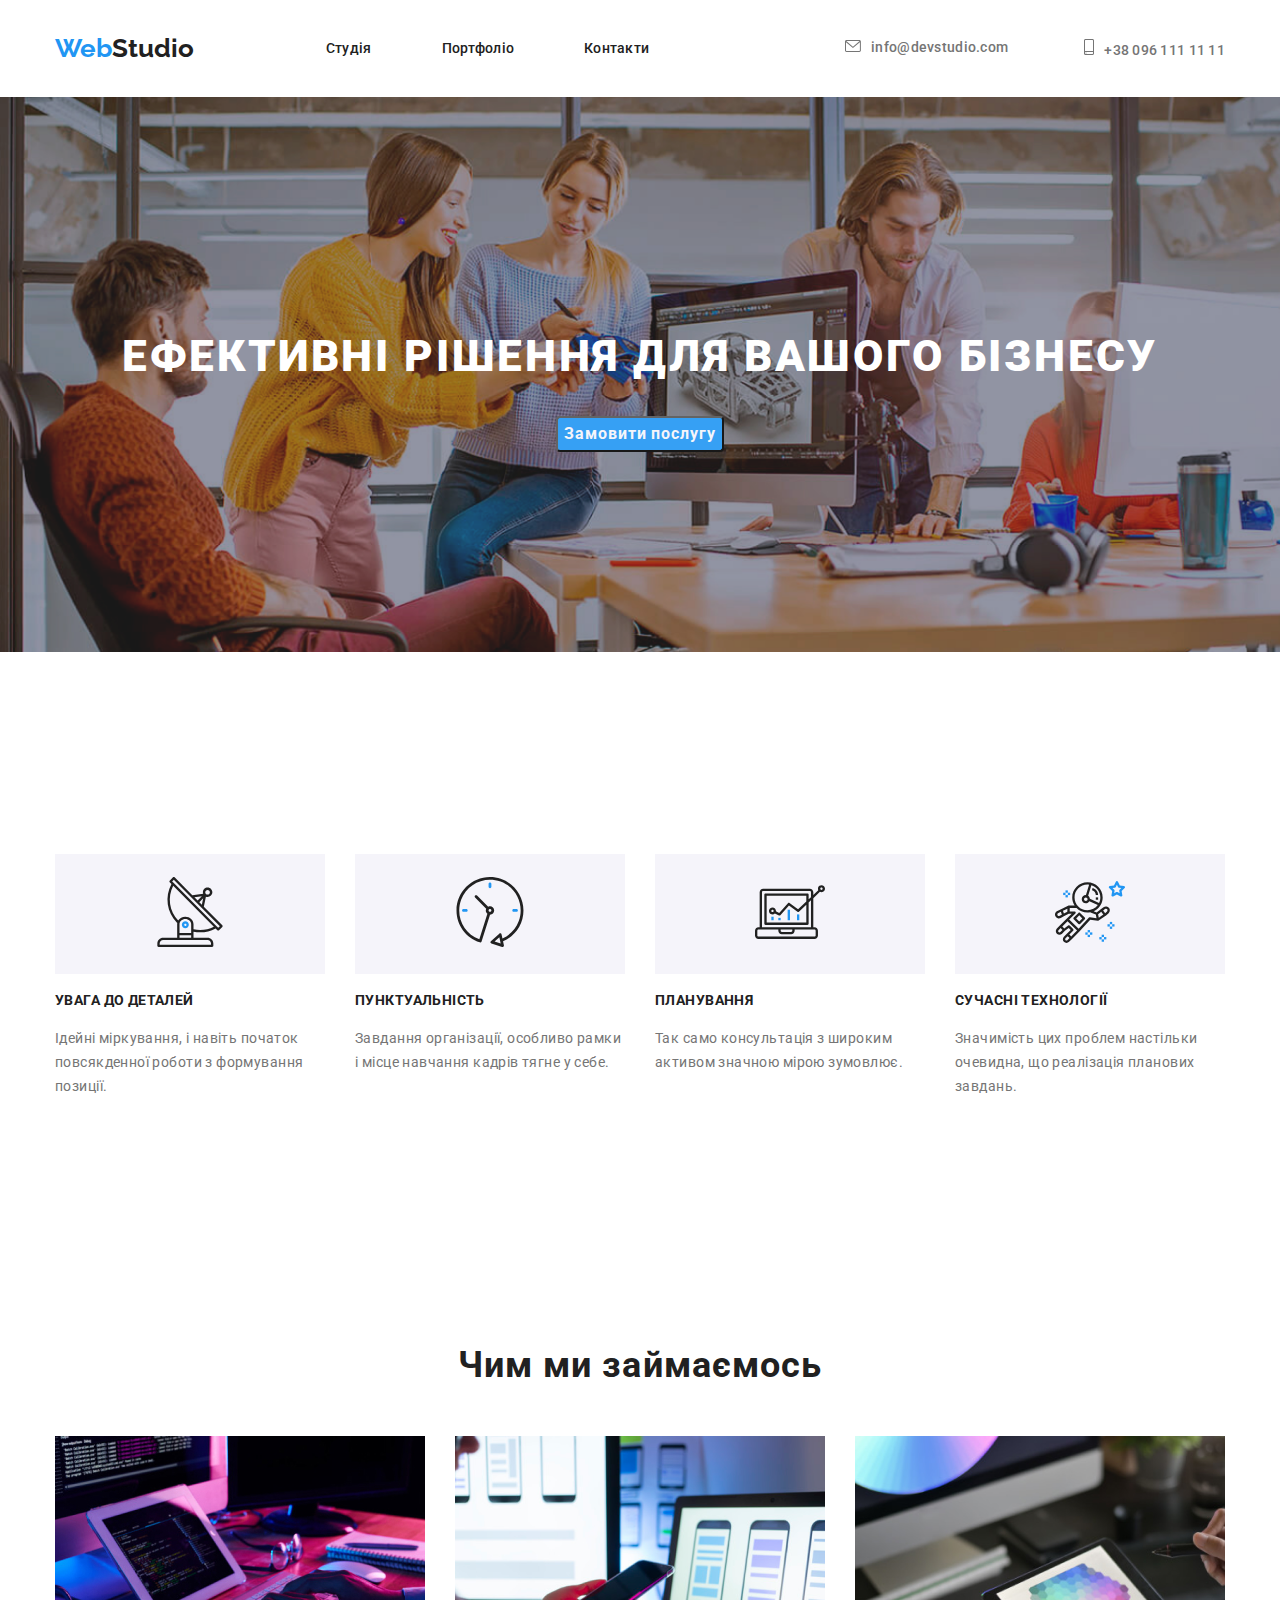
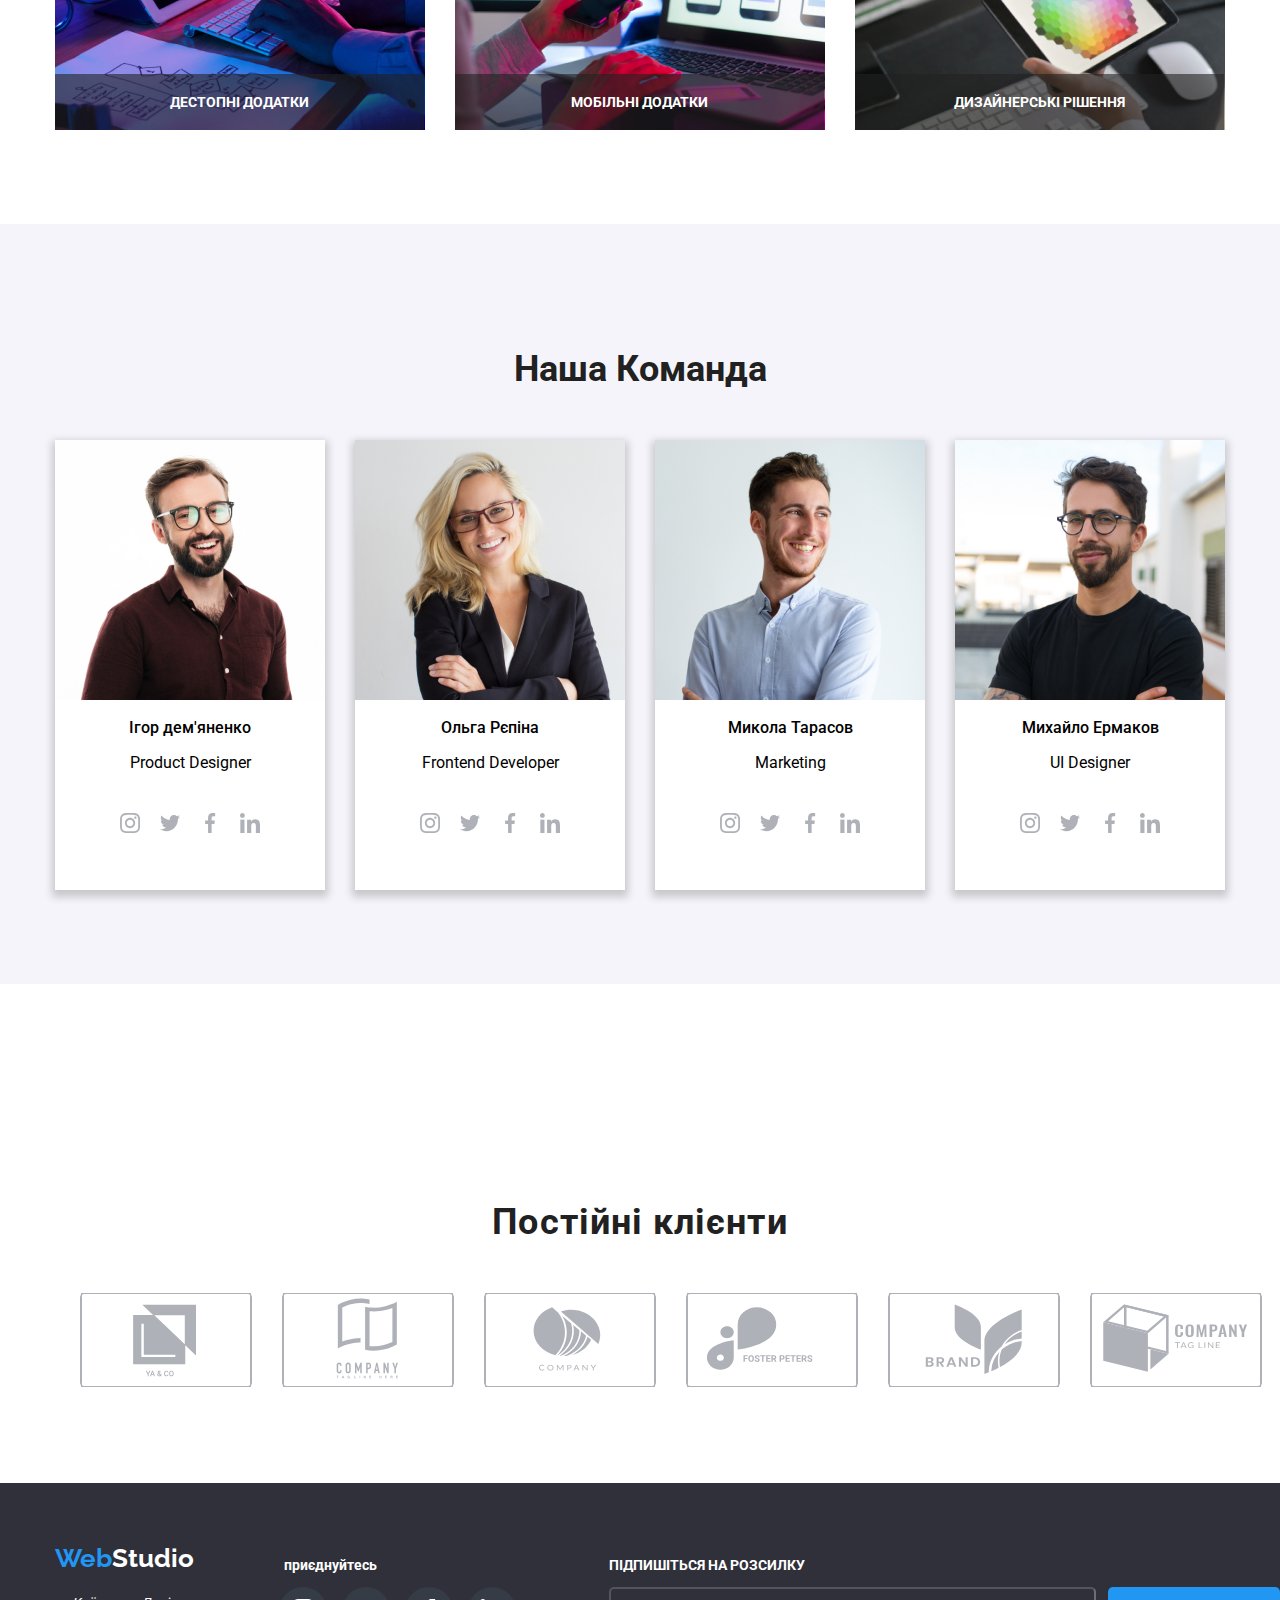
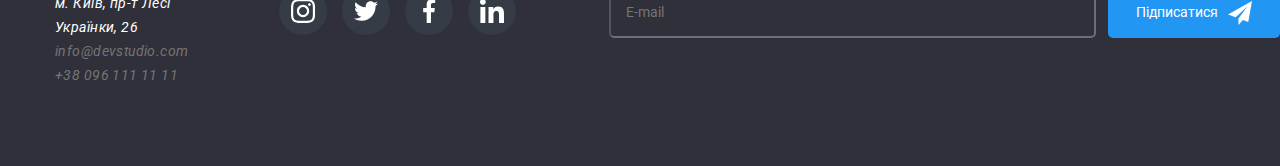
==== commit 3bd75f79: "g" ====
--- a/index.html
+++ b/index.html
@@ -21,7 +21,10 @@
         <nav class="navigation">
           <ul class="navigation-list">
             <li class="navigation-item">
-              <a class="navigation-link" href="index.html">Студія</a>
+              <a class="navigation-link" href="index.html">
+                Студія
+                
+              </a>
             </li>
             <li class="navigation-item">
               <a class="navigation-link" href="portfolio.html">Портфоліо</a>
@@ -174,7 +177,7 @@
                 <div class="our-team-div-svg">
                     <ul class="social-icon-list">
                         <li class="social-icon-list-item">
-                          <a class="social-team-link" href="https://www.instagram.com" target="_blank"><svg class="icon icon-instagram">
+                          <a class="social-team-link" href="https://www.instagram.com" target="_blank"><svg class="our-team-svg">
                               <use xlink:href="#icon-instagram">
                                 <symbol id="icon-instagram" viewBox="0 0 32 32">
                                   <path d="M31.969 9.408c-0.075-1.7-0.35-2.869-0.744-3.882-0.406-1.075-1.032-2.038-1.851-2.838-0.8-0.813-1.769-1.444-2.832-1.844-1.019-0.394-2.182-0.669-3.882-0.744-1.713-0.081-2.257-0.1-6.601-0.1s-4.888 0.019-6.595 0.094c-1.7 0.075-2.869 0.35-3.882 0.744-1.075 0.406-2.038 1.031-2.838 1.85-0.813 0.8-1.444 1.769-1.844 2.832-0.394 1.019-0.669 2.182-0.744 3.882-0.081 1.713-0.1 2.257-0.1 6.601s0.019 4.888 0.094 6.595c0.075 1.7 0.35 2.869 0.744 3.882 0.406 1.075 1.038 2.038 1.85 2.838 0.8 0.813 1.769 1.444 2.832 1.844 1.019 0.394 2.182 0.669 3.882 0.744 1.706 0.075 2.25 0.094 6.595 0.094s4.888-0.019 6.595-0.094c1.7-0.075 2.869-0.35 3.882-0.744 2.151-0.832 3.851-2.532 4.682-4.682 0.394-1.019 0.669-2.182 0.744-3.882 0.075-1.707 0.094-2.251 0.094-6.595s-0.006-4.888-0.081-6.595zM29.087 22.473c-0.069 1.563-0.331 2.407-0.55 2.969-0.538 1.394-1.644 2.5-3.038 3.038-0.563 0.219-1.413 0.481-2.969 0.55-1.688 0.075-2.194 0.094-6.464 0.094s-4.782-0.019-6.464-0.094c-1.563-0.069-2.407-0.331-2.969-0.55-0.694-0.256-1.325-0.663-1.838-1.194-0.531-0.519-0.938-1.144-1.194-1.838-0.219-0.563-0.481-1.413-0.55-2.969-0.075-1.688-0.094-2.194-0.094-6.464s0.019-4.782 0.094-6.464c0.069-1.563 0.331-2.407 0.55-2.969 0.256-0.694 0.663-1.325 1.2-1.838 0.519-0.531 1.144-0.938 1.838-1.194 0.563-0.219 1.413-0.481 2.969-0.55 1.688-0.075 2.194-0.094 6.464-0.094 4.276 0 4.782 0.019 6.464 0.094 1.563 0.069 2.407 0.331 2.969 0.55 0.694 0.256 1.325 0.662 1.838 1.194 0.531 0.519 0.938 1.144 1.194 1.838 0.219 0.563 0.481 1.413 0.55 2.969 0.075 1.688 0.094 2.194 0.094 6.464s-0.019 4.77-0.094 6.458z">
@@ -189,7 +192,7 @@
                         </li>
                         <li class="social-icon-list-item">
                           <a class="social-team-link" href="">
-                            <svg class="icon icon-twitter-1-1">
+                            <svg class="our-team-svg">
                               <use xlink:href="#icon-twitter-1-1"></use>
                               <symbol id="icon-twitter-1-1" viewBox="0 0 32 32">
                                 <path d="M32 6.078c-1.19 0.522-2.458 0.868-3.78 1.036 1.36-0.812 2.398-2.088 2.886-3.626-1.268 0.756-2.668 1.29-4.16 1.588-1.204-1.282-2.92-2.076-4.792-2.076-3.632 0-6.556 2.948-6.556 6.562 0 0.52 0.044 1.020 0.152 1.496-5.454-0.266-10.28-2.88-13.522-6.862-0.566 0.982-0.898 2.106-0.898 3.316 0 2.272 1.17 4.286 2.914 5.452-1.054-0.020-2.088-0.326-2.964-0.808 0 0.020 0 0.046 0 0.072 0 3.188 2.274 5.836 5.256 6.446-0.534 0.146-1.116 0.216-1.72 0.216-0.42 0-0.844-0.024-1.242-0.112 0.85 2.598 3.262 4.508 6.13 4.57-2.232 1.746-5.066 2.798-8.134 2.798-0.538 0-1.054-0.024-1.57-0.090 2.906 1.874 6.35 2.944 10.064 2.944 12.072 0 18.672-10 18.672-18.668 0-0.29-0.010-0.57-0.024-0.848 1.302-0.924 2.396-2.078 3.288-3.406z">
@@ -199,7 +202,7 @@
                           </a>
                         </li>
                         <li class="social-icon-list-item">
-                          <a class="social-team-link" href=""> <svg class="icon icon-facebook-1-1">
+                          <a class="social-team-link" href=""> <svg class="our-team-svg">
                               <use xlink:href="#icon-facebook-1-1"></use>
                               <symbol id="icon-facebook-1-1" viewBox="0 0 32 32">
                                 <path d="M21.329 5.313h2.921v-5.088c-0.504-0.069-2.237-0.225-4.256-0.225-4.212 0-7.097 2.649-7.097 7.519v4.481h-4.648v5.688h4.648v14.312h5.699v-14.311h4.46l0.708-5.688h-5.169v-3.919c0.001-1.644 0.444-2.769 2.735-2.769z">
@@ -208,7 +211,7 @@
                             </svg></a>
                         </li>
                         <li class="social-icon-list-item">
-                          <a class="social-team-link" href=""><svg class="icon icon-linkedin-1-1">
+                          <a class="social-team-link" href=""><svg class="our-team-svg">
                               <use xlink:href="#icon-linkedin-1-1"></use>
                               <symbol id="icon-linkedin-1-1" viewBox="0 0 32 32">
                                 <path d="M31.992 32v-0.001h0.008v-11.736c0-5.741-1.236-10.164-7.948-10.164-3.227 0-5.392 1.771-6.276 3.449h-0.093v-2.913h-6.364v21.364h6.627v-10.579c0-2.785 0.528-5.479 3.977-5.479 3.399 0 3.449 3.179 3.449 5.657v10.401h6.62z">
@@ -233,7 +236,7 @@
                 <div class="our-team-div-svg">
                     <ul class="social-icon-list">
                         <li class="social-icon-list-item">
-                          <a class="social-team-link" href="https://www.instagram.com" target="_blank"><svg class="icon icon-instagram">
+                          <a class="social-team-link" href="https://www.instagram.com" target="_blank"><svg class="our-team-svg">
                               <use xlink:href="#icon-instagram">
                                 <symbol id="icon-instagram" viewBox="0 0 32 32">
                                   <path d="M31.969 9.408c-0.075-1.7-0.35-2.869-0.744-3.882-0.406-1.075-1.032-2.038-1.851-2.838-0.8-0.813-1.769-1.444-2.832-1.844-1.019-0.394-2.182-0.669-3.882-0.744-1.713-0.081-2.257-0.1-6.601-0.1s-4.888 0.019-6.595 0.094c-1.7 0.075-2.869 0.35-3.882 0.744-1.075 0.406-2.038 1.031-2.838 1.85-0.813 0.8-1.444 1.769-1.844 2.832-0.394 1.019-0.669 2.182-0.744 3.882-0.081 1.713-0.1 2.257-0.1 6.601s0.019 4.888 0.094 6.595c0.075 1.7 0.35 2.869 0.744 3.882 0.406 1.075 1.038 2.038 1.85 2.838 0.8 0.813 1.769 1.444 2.832 1.844 1.019 0.394 2.182 0.669 3.882 0.744 1.706 0.075 2.25 0.094 6.595 0.094s4.888-0.019 6.595-0.094c1.7-0.075 2.869-0.35 3.882-0.744 2.151-0.832 3.851-2.532 4.682-4.682 0.394-1.019 0.669-2.182 0.744-3.882 0.075-1.707 0.094-2.251 0.094-6.595s-0.006-4.888-0.081-6.595zM29.087 22.473c-0.069 1.563-0.331 2.407-0.55 2.969-0.538 1.394-1.644 2.5-3.038 3.038-0.563 0.219-1.413 0.481-2.969 0.55-1.688 0.075-2.194 0.094-6.464 0.094s-4.782-0.019-6.464-0.094c-1.563-0.069-2.407-0.331-2.969-0.55-0.694-0.256-1.325-0.663-1.838-1.194-0.531-0.519-0.938-1.144-1.194-1.838-0.219-0.563-0.481-1.413-0.55-2.969-0.075-1.688-0.094-2.194-0.094-6.464s0.019-4.782 0.094-6.464c0.069-1.563 0.331-2.407 0.55-2.969 0.256-0.694 0.663-1.325 1.2-1.838 0.519-0.531 1.144-0.938 1.838-1.194 0.563-0.219 1.413-0.481 2.969-0.55 1.688-0.075 2.194-0.094 6.464-0.094 4.276 0 4.782 0.019 6.464 0.094 1.563 0.069 2.407 0.331 2.969 0.55 0.694 0.256 1.325 0.662 1.838 1.194 0.531 0.519 0.938 1.144 1.194 1.838 0.219 0.563 0.481 1.413 0.55 2.969 0.075 1.688 0.094 2.194 0.094 6.464s-0.019 4.77-0.094 6.458z">
@@ -248,7 +251,7 @@
                         </li>
                         <li class="social-icon-list-item">
                           <a class="social-team-link" href="">
-                            <svg class="icon icon-twitter-1-1">
+                            <svg class="our-team-svg">
                               <use xlink:href="#icon-twitter-1-1"></use>
                               <symbol id="icon-twitter-1-1" viewBox="0 0 32 32">
                                 <path d="M32 6.078c-1.19 0.522-2.458 0.868-3.78 1.036 1.36-0.812 2.398-2.088 2.886-3.626-1.268 0.756-2.668 1.29-4.16 1.588-1.204-1.282-2.92-2.076-4.792-2.076-3.632 0-6.556 2.948-6.556 6.562 0 0.52 0.044 1.020 0.152 1.496-5.454-0.266-10.28-2.88-13.522-6.862-0.566 0.982-0.898 2.106-0.898 3.316 0 2.272 1.17 4.286 2.914 5.452-1.054-0.020-2.088-0.326-2.964-0.808 0 0.020 0 0.046 0 0.072 0 3.188 2.274 5.836 5.256 6.446-0.534 0.146-1.116 0.216-1.72 0.216-0.42 0-0.844-0.024-1.242-0.112 0.85 2.598 3.262 4.508 6.13 4.57-2.232 1.746-5.066 2.798-8.134 2.798-0.538 0-1.054-0.024-1.57-0.090 2.906 1.874 6.35 2.944 10.064 2.944 12.072 0 18.672-10 18.672-18.668 0-0.29-0.010-0.57-0.024-0.848 1.302-0.924 2.396-2.078 3.288-3.406z">
@@ -258,7 +261,7 @@
                           </a>
                         </li>
                         <li class="social-icon-list-item">
-                          <a class="social-team-link" href=""> <svg class="icon icon-facebook-1-1">
+                          <a class="social-team-link" href=""> <svg class="our-team-svg">
                               <use xlink:href="#icon-facebook-1-1"></use>
                               <symbol id="icon-facebook-1-1" viewBox="0 0 32 32">
                                 <path d="M21.329 5.313h2.921v-5.088c-0.504-0.069-2.237-0.225-4.256-0.225-4.212 0-7.097 2.649-7.097 7.519v4.481h-4.648v5.688h4.648v14.312h5.699v-14.311h4.46l0.708-5.688h-5.169v-3.919c0.001-1.644 0.444-2.769 2.735-2.769z">
@@ -267,7 +270,7 @@
                             </svg></a>
                         </li>
                         <li class="social-icon-list-item">
-                          <a class="social-team-link" href=""><svg class="icon icon-linkedin-1-1">
+                          <a class="social-team-link" href=""><svg class="our-team-svg">
                               <use xlink:href="#icon-linkedin-1-1"></use>
                               <symbol id="icon-linkedin-1-1" viewBox="0 0 32 32">
                                 <path d="M31.992 32v-0.001h0.008v-11.736c0-5.741-1.236-10.164-7.948-10.164-3.227 0-5.392 1.771-6.276 3.449h-0.093v-2.913h-6.364v21.364h6.627v-10.579c0-2.785 0.528-5.479 3.977-5.479 3.399 0 3.449 3.179 3.449 5.657v10.401h6.62z">
@@ -290,7 +293,7 @@
                 <div class="our-team-div-svg">
                     <ul class="social-icon-list">
                         <li class="social-icon-list-item">
-                          <a class="social-team-link" href="https://www.instagram.com" target="_blank"><svg class="icon icon-instagram">
+                          <a class="social-team-link" href="https://www.instagram.com" target="_blank"><svg class="our-team-svg">
                               <use xlink:href="#icon-instagram">
                                 <symbol id="icon-instagram" viewBox="0 0 32 32">
                                   <path d="M31.969 9.408c-0.075-1.7-0.35-2.869-0.744-3.882-0.406-1.075-1.032-2.038-1.851-2.838-0.8-0.813-1.769-1.444-2.832-1.844-1.019-0.394-2.182-0.669-3.882-0.744-1.713-0.081-2.257-0.1-6.601-0.1s-4.888 0.019-6.595 0.094c-1.7 0.075-2.869 0.35-3.882 0.744-1.075 0.406-2.038 1.031-2.838 1.85-0.813 0.8-1.444 1.769-1.844 2.832-0.394 1.019-0.669 2.182-0.744 3.882-0.081 1.713-0.1 2.257-0.1 6.601s0.019 4.888 0.094 6.595c0.075 1.7 0.35 2.869 0.744 3.882 0.406 1.075 1.038 2.038 1.85 2.838 0.8 0.813 1.769 1.444 2.832 1.844 1.019 0.394 2.182 0.669 3.882 0.744 1.706 0.075 2.25 0.094 6.595 0.094s4.888-0.019 6.595-0.094c1.7-0.075 2.869-0.35 3.882-0.744 2.151-0.832 3.851-2.532 4.682-4.682 0.394-1.019 0.669-2.182 0.744-3.882 0.075-1.707 0.094-2.251 0.094-6.595s-0.006-4.888-0.081-6.595zM29.087 22.473c-0.069 1.563-0.331 2.407-0.55 2.969-0.538 1.394-1.644 2.5-3.038 3.038-0.563 0.219-1.413 0.481-2.969 0.55-1.688 0.075-2.194 0.094-6.464 0.094s-4.782-0.019-6.464-0.094c-1.563-0.069-2.407-0.331-2.969-0.55-0.694-0.256-1.325-0.663-1.838-1.194-0.531-0.519-0.938-1.144-1.194-1.838-0.219-0.563-0.481-1.413-0.55-2.969-0.075-1.688-0.094-2.194-0.094-6.464s0.019-4.782 0.094-6.464c0.069-1.563 0.331-2.407 0.55-2.969 0.256-0.694 0.663-1.325 1.2-1.838 0.519-0.531 1.144-0.938 1.838-1.194 0.563-0.219 1.413-0.481 2.969-0.55 1.688-0.075 2.194-0.094 6.464-0.094 4.276 0 4.782 0.019 6.464 0.094 1.563 0.069 2.407 0.331 2.969 0.55 0.694 0.256 1.325 0.662 1.838 1.194 0.531 0.519 0.938 1.144 1.194 1.838 0.219 0.563 0.481 1.413 0.55 2.969 0.075 1.688 0.094 2.194 0.094 6.464s-0.019 4.77-0.094 6.458z">
@@ -305,7 +308,7 @@
                         </li>
                         <li class="social-icon-list-item">
                           <a class="social-team-link" href="">
-                            <svg class="icon icon-twitter-1-1">
+                            <svg class="our-team-svg">
                               <use xlink:href="#icon-twitter-1-1"></use>
                               <symbol id="icon-twitter-1-1" viewBox="0 0 32 32">
                                 <path d="M32 6.078c-1.19 0.522-2.458 0.868-3.78 1.036 1.36-0.812 2.398-2.088 2.886-3.626-1.268 0.756-2.668 1.29-4.16 1.588-1.204-1.282-2.92-2.076-4.792-2.076-3.632 0-6.556 2.948-6.556 6.562 0 0.52 0.044 1.020 0.152 1.496-5.454-0.266-10.28-2.88-13.522-6.862-0.566 0.982-0.898 2.106-0.898 3.316 0 2.272 1.17 4.286 2.914 5.452-1.054-0.020-2.088-0.326-2.964-0.808 0 0.020 0 0.046 0 0.072 0 3.188 2.274 5.836 5.256 6.446-0.534 0.146-1.116 0.216-1.72 0.216-0.42 0-0.844-0.024-1.242-0.112 0.85 2.598 3.262 4.508 6.13 4.57-2.232 1.746-5.066 2.798-8.134 2.798-0.538 0-1.054-0.024-1.57-0.090 2.906 1.874 6.35 2.944 10.064 2.944 12.072 0 18.672-10 18.672-18.668 0-0.29-0.010-0.57-0.024-0.848 1.302-0.924 2.396-2.078 3.288-3.406z">
@@ -315,7 +318,7 @@
                           </a>
                         </li>
                         <li class="social-icon-list-item">
-                          <a class="social-team-link" href=""> <svg class="icon icon-facebook-1-1">
+                          <a class="social-team-link" href=""> <svg class="our-team-svg">
                               <use xlink:href="#icon-facebook-1-1"></use>
                               <symbol id="icon-facebook-1-1" viewBox="0 0 32 32">
                                 <path d="M21.329 5.313h2.921v-5.088c-0.504-0.069-2.237-0.225-4.256-0.225-4.212 0-7.097 2.649-7.097 7.519v4.481h-4.648v5.688h4.648v14.312h5.699v-14.311h4.46l0.708-5.688h-5.169v-3.919c0.001-1.644 0.444-2.769 2.735-2.769z">
@@ -324,7 +327,7 @@
                             </svg></a>
                         </li>
                         <li class="social-icon-list-item">
-                          <a class="social-team-link" href=""><svg class="icon icon-linkedin-1-1">
+                          <a class="social-team-link" href=""><svg class="our-team-svg">
                               <use xlink:href="#icon-linkedin-1-1"></use>
                               <symbol id="icon-linkedin-1-1" viewBox="0 0 32 32">
                                 <path d="M31.992 32v-0.001h0.008v-11.736c0-5.741-1.236-10.164-7.948-10.164-3.227 0-5.392 1.771-6.276 3.449h-0.093v-2.913h-6.364v21.364h6.627v-10.579c0-2.785 0.528-5.479 3.977-5.479 3.399 0 3.449 3.179 3.449 5.657v10.401h6.62z">
@@ -347,7 +350,7 @@
                 <div class="our-team-div-svg">
                     <ul class="social-icon-list">
                         <li class="social-icon-list-item">
-                          <a class="social-team-link" href="https://www.instagram.com" target="_blank"><svg class="icon icon-instagram">
+                          <a class="social-team-link" href="https://www.instagram.com" target="_blank"><svg class="our-team-svg">
                               <use xlink:href="#icon-instagram">
                                 <symbol id="icon-instagram" viewBox="0 0 32 32">
                                   <path d="M31.969 9.408c-0.075-1.7-0.35-2.869-0.744-3.882-0.406-1.075-1.032-2.038-1.851-2.838-0.8-0.813-1.769-1.444-2.832-1.844-1.019-0.394-2.182-0.669-3.882-0.744-1.713-0.081-2.257-0.1-6.601-0.1s-4.888 0.019-6.595 0.094c-1.7 0.075-2.869 0.35-3.882 0.744-1.075 0.406-2.038 1.031-2.838 1.85-0.813 0.8-1.444 1.769-1.844 2.832-0.394 1.019-0.669 2.182-0.744 3.882-0.081 1.713-0.1 2.257-0.1 6.601s0.019 4.888 0.094 6.595c0.075 1.7 0.35 2.869 0.744 3.882 0.406 1.075 1.038 2.038 1.85 2.838 0.8 0.813 1.769 1.444 2.832 1.844 1.019 0.394 2.182 0.669 3.882 0.744 1.706 0.075 2.25 0.094 6.595 0.094s4.888-0.019 6.595-0.094c1.7-0.075 2.869-0.35 3.882-0.744 2.151-0.832 3.851-2.532 4.682-4.682 0.394-1.019 0.669-2.182 0.744-3.882 0.075-1.707 0.094-2.251 0.094-6.595s-0.006-4.888-0.081-6.595zM29.087 22.473c-0.069 1.563-0.331 2.407-0.55 2.969-0.538 1.394-1.644 2.5-3.038 3.038-0.563 0.219-1.413 0.481-2.969 0.55-1.688 0.075-2.194 0.094-6.464 0.094s-4.782-0.019-6.464-0.094c-1.563-0.069-2.407-0.331-2.969-0.55-0.694-0.256-1.325-0.663-1.838-1.194-0.531-0.519-0.938-1.144-1.194-1.838-0.219-0.563-0.481-1.413-0.55-2.969-0.075-1.688-0.094-2.194-0.094-6.464s0.019-4.782 0.094-6.464c0.069-1.563 0.331-2.407 0.55-2.969 0.256-0.694 0.663-1.325 1.2-1.838 0.519-0.531 1.144-0.938 1.838-1.194 0.563-0.219 1.413-0.481 2.969-0.55 1.688-0.075 2.194-0.094 6.464-0.094 4.276 0 4.782 0.019 6.464 0.094 1.563 0.069 2.407 0.331 2.969 0.55 0.694 0.256 1.325 0.662 1.838 1.194 0.531 0.519 0.938 1.144 1.194 1.838 0.219 0.563 0.481 1.413 0.55 2.969 0.075 1.688 0.094 2.194 0.094 6.464s-0.019 4.77-0.094 6.458z">
@@ -362,7 +365,7 @@
                         </li>
                         <li class="social-icon-list-item">
                           <a class="social-team-link" href="">
-                            <svg class="icon icon-twitter-1-1">
+                            <svg class="our-team-svg">
                               <use xlink:href="#icon-twitter-1-1"></use>
                               <symbol id="icon-twitter-1-1" viewBox="0 0 32 32">
                                 <path d="M32 6.078c-1.19 0.522-2.458 0.868-3.78 1.036 1.36-0.812 2.398-2.088 2.886-3.626-1.268 0.756-2.668 1.29-4.16 1.588-1.204-1.282-2.92-2.076-4.792-2.076-3.632 0-6.556 2.948-6.556 6.562 0 0.52 0.044 1.020 0.152 1.496-5.454-0.266-10.28-2.88-13.522-6.862-0.566 0.982-0.898 2.106-0.898 3.316 0 2.272 1.17 4.286 2.914 5.452-1.054-0.020-2.088-0.326-2.964-0.808 0 0.020 0 0.046 0 0.072 0 3.188 2.274 5.836 5.256 6.446-0.534 0.146-1.116 0.216-1.72 0.216-0.42 0-0.844-0.024-1.242-0.112 0.85 2.598 3.262 4.508 6.13 4.57-2.232 1.746-5.066 2.798-8.134 2.798-0.538 0-1.054-0.024-1.57-0.090 2.906 1.874 6.35 2.944 10.064 2.944 12.072 0 18.672-10 18.672-18.668 0-0.29-0.010-0.57-0.024-0.848 1.302-0.924 2.396-2.078 3.288-3.406z">
@@ -372,7 +375,7 @@
                           </a>
                         </li>
                         <li class="social-icon-list-item">
-                          <a class="social-team-link" href=""> <svg class="icon icon-facebook-1-1">
+                          <a class="social-team-link" href=""> <svg class="our-team-svg">
                               <use xlink:href="#icon-facebook-1-1"></use>
                               <symbol id="icon-facebook-1-1" viewBox="0 0 32 32">
                                 <path d="M21.329 5.313h2.921v-5.088c-0.504-0.069-2.237-0.225-4.256-0.225-4.212 0-7.097 2.649-7.097 7.519v4.481h-4.648v5.688h4.648v14.312h5.699v-14.311h4.46l0.708-5.688h-5.169v-3.919c0.001-1.644 0.444-2.769 2.735-2.769z">
@@ -381,7 +384,7 @@
                             </svg></a>
                         </li>
                         <li class="social-icon-list-item">
-                          <a class="social-team-link" href=""><svg class="icon icon-linkedin-1-1">
+                          <a class="social-team-link" href=""><svg class="our-team-svg">
                               <use xlink:href="#icon-linkedin-1-1"></use>
                               <symbol id="icon-linkedin-1-1" viewBox="0 0 32 32">
                                 <path d="M31.992 32v-0.001h0.008v-11.736c0-5.741-1.236-10.164-7.948-10.164-3.227 0-5.392 1.771-6.276 3.449h-0.093v-2.913h-6.364v21.364h6.627v-10.579c0-2.785 0.528-5.479 3.977-5.479 3.399 0 3.449 3.179 3.449 5.657v10.401h6.62z">
@@ -400,15 +403,15 @@
 </section>
   
 <section class="clients">
-  <div class="container">
+  <div class="container-clients">
     <h2 class="title-clients">Постійні клієнти</h2>
     <ul class="clients-list">
       <li class="clients-list-item">
-      <a href="#"><svg class="item-svg"><use xlink:href="#icon-Logo-1"><symbol id="icon-Logo-1" viewBox="0 0 57 32">
+      <a class="clients-link" href="#"><svg class="item-svg"><use xlink:href="#icon-Logo-1"><symbol id="icon-Logo-1" viewBox="0 0 57 32">
         <path d="M20.267 3.733l3.738 3.538-6.938-0.004v17.166h18.133v-6.564l3.733 3.534v-17.671h-18.667zM35.036 17.455l-10.597-10.032h10.597v10.032zM31.746 21.923h-11.81v-11.545h0.835v10.764h10.975v0.782zM22.725 26.72l-0.436 0.898-0.436-0.898h-0.366l0.637 1.198v0.698h0.331v-0.698l0.635-1.198h-0.365zM23.273 28.615l0.154-0.441h0.734l0.155 0.441h0.344l-0.717-1.896h-0.296l-0.716 1.896h0.342zM23.794 27.122l0.275 0.786h-0.549l0.275-0.786zM25.531 27.863c-0.048 0.073-0.072 0.153-0.072 0.241 0 0.16 0.056 0.29 0.168 0.389s0.263 0.148 0.451 0.148 0.349-0.051 0.484-0.152l0.107 0.126h0.367l-0.279-0.329c0.109-0.149 0.164-0.341 0.164-0.574h-0.275c0 0.128-0.026 0.243-0.079 0.348l-0.366-0.432 0.129-0.094c0.091-0.066 0.157-0.132 0.197-0.198s0.060-0.14 0.060-0.219c0-0.12-0.044-0.22-0.133-0.301s-0.201-0.122-0.339-0.122c-0.153 0-0.274 0.043-0.365 0.13s-0.135 0.203-0.135 0.352c0 0.061 0.014 0.124 0.043 0.189s0.081 0.144 0.155 0.237c-0.141 0.101-0.235 0.188-0.283 0.262zM26.386 28.282c-0.093 0.071-0.193 0.107-0.299 0.107-0.095 0-0.17-0.027-0.227-0.082s-0.085-0.126-0.085-0.214c0-0.102 0.052-0.192 0.156-0.271l0.040-0.029 0.414 0.488zM26.046 27.442c-0.089-0.11-0.134-0.202-0.134-0.275 0-0.063 0.018-0.116 0.055-0.158s0.085-0.063 0.147-0.063c0.057 0 0.105 0.018 0.142 0.053s0.056 0.077 0.056 0.126c0 0.075-0.027 0.136-0.081 0.184l-0.040 0.033-0.145 0.099zM29.132 28.472c0.13-0.114 0.205-0.272 0.224-0.474h-0.328c-0.017 0.135-0.059 0.232-0.124 0.29s-0.162 0.087-0.292 0.087c-0.142 0-0.249-0.054-0.323-0.161s-0.109-0.264-0.109-0.469v-0.168c0.002-0.202 0.041-0.355 0.117-0.46s0.188-0.158 0.331-0.158c0.123 0 0.217 0.030 0.28 0.091s0.104 0.158 0.12 0.294h0.328c-0.021-0.207-0.095-0.368-0.223-0.482s-0.296-0.171-0.505-0.171c-0.155 0-0.293 0.037-0.411 0.111s-0.209 0.179-0.272 0.315c-0.063 0.136-0.095 0.294-0.095 0.473v0.177c0.003 0.174 0.035 0.328 0.098 0.46s0.151 0.234 0.266 0.306c0.115 0.071 0.249 0.107 0.4 0.107 0.216 0 0.389-0.056 0.52-0.169zM31.068 28.206c0.064-0.141 0.096-0.304 0.096-0.49v-0.105c-0.001-0.185-0.034-0.347-0.099-0.486s-0.158-0.247-0.277-0.32c-0.119-0.075-0.256-0.112-0.41-0.112s-0.292 0.038-0.411 0.113c-0.119 0.075-0.211 0.183-0.277 0.324s-0.098 0.305-0.098 0.49v0.107c0.001 0.181 0.034 0.342 0.099 0.48s0.159 0.246 0.279 0.322c0.121 0.075 0.258 0.112 0.411 0.112 0.155 0 0.293-0.037 0.411-0.112s0.212-0.183 0.276-0.323zM30.716 27.135c0.080 0.112 0.12 0.273 0.12 0.483v0.099c0 0.214-0.040 0.376-0.119 0.487s-0.19 0.167-0.336 0.167c-0.144 0-0.257-0.057-0.339-0.171s-0.121-0.275-0.121-0.483v-0.109c0.002-0.204 0.043-0.362 0.122-0.473s0.192-0.168 0.335-0.168c0.146 0 0.258 0.056 0.337 0.168z"></path>
         </symbol></use></svg></a>
       </li>
-      <li class="clients-list-item"><a href="#">
+      <li class="clients-list-item"><a class="clients-link" href="#">
         <svg class="item-svg"><use xlink:href="#icon-Logo-2"><symbol id="icon-Logo-2" viewBox="0 0 57 32">
           <path d="M26.727 3.165h-0.073c-0.112-0.007-0.224-0.010-0.336-0.012v0h-0.243c-0.212 0-0.428 0.005-0.642 0.016-0.016-0.001-0.032-0.001-0.049 0-1.944 0.11-3.848 0.596-5.609 1.431l-0.231 0.111v11.809l0.54-0.183c0.474-0.163 0.978-0.309 1.5-0.445 1.411-0.362 2.861-0.555 4.317-0.574v1.551c-0.193 0.001-0.38 0.007-0.568 0.016h-0.045c-1.121 0.061-2.233 0.232-3.322 0.51-1.378 0.345-2.708 0.863-3.957 1.542v-15.145c1.298-0.757 2.695-1.325 4.151-1.688 1.278-0.33 2.593-0.5 3.913-0.504h0.228c0.273 0.007 0.538 0.019 0.788 0.038 0.658 0.046 1.31 0.15 1.95 0.311v1.527c-0.621-0.145-1.253-0.24-1.889-0.285-0.013-0.001-0.026-0.002-0.039-0.003-0.132-0.011-0.263-0.022-0.386-0.022zM29.415 4.726c0.339 0.026 0.689 0.038 1.044 0.038 1.388-0.005 2.769-0.182 4.114-0.528 1.378-0.346 2.706-0.865 3.956-1.543v14.875c-1.298 0.756-2.696 1.325-4.153 1.688-1.279 0.329-2.593 0.498-3.913 0.503-1 0.008-1.997-0.11-2.968-0.35v-14.971c0.229 0.053 0.465 0.102 0.706 0.142 0.394 0.066 0.81 0.115 1.214 0.145zM36.985 4.841l-0.54 0.182c-0.497 0.167-0.997 0.316-1.5 0.449-1.465 0.377-2.971 0.57-4.483 0.575-0.352 0-0.676-0.010-0.989-0.030l-0.43-0.028v12.148l0.37 0.033c0.343 0.030 0.696 0.045 1.052 0.045 1.191-0.005 2.377-0.159 3.531-0.457 0.95-0.238 1.874-0.57 2.759-0.991l0.231-0.111v-11.813z"></path>
           <path d="M19.060 24.113c-0.078-0.080-0.171-0.144-0.274-0.186s-0.214-0.061-0.326-0.057c-0.119-0.002-0.237 0.021-0.347 0.065-0.101 0.040-0.193 0.101-0.27 0.178s-0.135 0.17-0.174 0.271c-0.042 0.107-0.063 0.22-0.062 0.335v2.023c-0.005 0.143 0.022 0.284 0.080 0.415 0.048 0.104 0.117 0.196 0.202 0.271 0.081 0.068 0.176 0.117 0.278 0.144 0.098 0.028 0.2 0.042 0.302 0.042 0.113 0.001 0.224-0.023 0.326-0.070 0.101-0.044 0.193-0.108 0.27-0.187 0.075-0.079 0.135-0.171 0.177-0.271 0.043-0.102 0.065-0.212 0.065-0.323v-0.226h-0.529v0.18c0.002 0.062-0.009 0.123-0.031 0.18-0.017 0.043-0.043 0.082-0.077 0.114-0.033 0.026-0.070 0.046-0.111 0.058-0.036 0.012-0.073 0.018-0.111 0.019-0.047 0.006-0.095-0.002-0.139-0.021s-0.081-0.049-0.11-0.088c-0.050-0.081-0.074-0.176-0.070-0.271v-1.887c-0.003-0.105 0.019-0.208 0.065-0.302 0.027-0.043 0.066-0.077 0.112-0.098s0.097-0.030 0.147-0.024c0.046-0.002 0.091 0.008 0.132 0.028s0.077 0.049 0.104 0.086c0.059 0.078 0.090 0.173 0.088 0.271v0.175h0.524v-0.206c0.001-0.121-0.021-0.241-0.065-0.354-0.039-0.106-0.099-0.203-0.177-0.285z"></path>
@@ -431,7 +434,7 @@
           <path d="M38.458 28.943h0.425v-0.145h-0.425v-0.187h0.459v-0.145h-0.631v0.853h0.648v-0.145h-0.475v-0.231z"></path>
           </symbol></use></svg>
       </a></li>
-      <li class="clients-list-item"><a href="#">
+      <li class="clients-list-item"><a class="clients-link" href="#">
         <svg class="item-svg"><use xlink:href="#icon-Logo-3"><symbol id="icon-Logo-3" viewBox="0 0 57 32">
           <path d="M19.417 26.187c0.008 0 0.017 0.002 0.025 0.005s0.015 0.007 0.020 0.013l0.116 0.111c-0.090 0.090-0.202 0.162-0.327 0.211-0.147 0.053-0.305 0.079-0.464 0.076-0.149 0.003-0.298-0.021-0.436-0.071-0.125-0.045-0.237-0.113-0.329-0.2-0.094-0.089-0.166-0.194-0.212-0.308-0.051-0.127-0.076-0.261-0.074-0.396-0.002-0.135 0.025-0.27 0.080-0.397 0.051-0.115 0.127-0.22 0.225-0.308 0.099-0.087 0.218-0.155 0.349-0.201 0.143-0.048 0.296-0.072 0.449-0.071 0.143-0.003 0.285 0.019 0.417 0.064 0.115 0.043 0.221 0.104 0.313 0.178l-0.097 0.119c-0.007 0.008-0.015 0.016-0.025 0.021-0.011 0.007-0.025 0.010-0.039 0.009-0.015-0.001-0.030-0.005-0.042-0.013l-0.052-0.032-0.073-0.040c-0.031-0.015-0.064-0.028-0.097-0.039-0.043-0.013-0.087-0.024-0.132-0.032-0.057-0.009-0.115-0.013-0.173-0.013-0.111-0.001-0.22 0.017-0.323 0.053-0.096 0.034-0.182 0.084-0.253 0.149-0.073 0.069-0.128 0.15-0.164 0.238-0.041 0.101-0.061 0.207-0.060 0.313-0.002 0.108 0.018 0.216 0.060 0.318 0.035 0.087 0.090 0.167 0.161 0.236 0.067 0.064 0.149 0.114 0.241 0.147 0.095 0.034 0.197 0.051 0.3 0.050 0.059 0.001 0.119-0.003 0.177-0.010 0.096-0.010 0.188-0.039 0.269-0.085 0.041-0.023 0.079-0.049 0.115-0.078 0.015-0.012 0.035-0.020 0.055-0.020z"></path>
           <path d="M22.776 25.629c0.002 0.134-0.025 0.267-0.079 0.393-0.047 0.114-0.122 0.218-0.219 0.305s-0.214 0.155-0.344 0.2c-0.285 0.094-0.599 0.094-0.884 0-0.129-0.046-0.245-0.114-0.342-0.201-0.097-0.089-0.172-0.194-0.221-0.308-0.105-0.255-0.105-0.533 0-0.787 0.050-0.115 0.125-0.22 0.221-0.31 0.097-0.084 0.214-0.15 0.342-0.193 0.284-0.096 0.6-0.096 0.884 0 0.129 0.046 0.246 0.114 0.343 0.201 0.096 0.088 0.17 0.191 0.22 0.304 0.054 0.127 0.081 0.261 0.079 0.395zM22.47 25.629c0.002-0.107-0.016-0.214-0.055-0.316-0.033-0.087-0.086-0.168-0.156-0.236-0.068-0.065-0.152-0.116-0.246-0.149-0.207-0.069-0.436-0.069-0.643 0-0.094 0.033-0.178 0.084-0.246 0.149-0.071 0.068-0.125 0.149-0.157 0.236-0.074 0.206-0.074 0.426 0 0.632 0.033 0.087 0.086 0.168 0.157 0.236 0.068 0.065 0.152 0.115 0.246 0.148 0.207 0.067 0.436 0.067 0.643 0 0.094-0.033 0.177-0.083 0.246-0.148 0.070-0.069 0.123-0.149 0.156-0.236 0.039-0.102 0.058-0.209 0.055-0.316z"></path>
@@ -448,7 +451,7 @@
           <path d="M39.008 14.255c-0.008-2.316-1.070-4.535-2.955-6.173s-4.439-2.561-7.105-2.567c-1.232-0.001-2.453 0.196-3.602 0.582l12.99 11.286c0.445-0.998 0.673-2.058 0.672-3.128z"></path>
           </symbol></use></svg>
       </a></li>
-      <li class="clients-list-item"><a href="#">
+      <li class="clients-list-item"><a class="clients-link" href="#">
         <svg class="item-svg"><use xlink:href="#icon-Logo-4">
           <symbol id="icon-Logo-4" viewBox="0 0 57 32">
             <path d="M12.878 11.255h-0.002c-1.279 0-2.316 0.921-2.316 2.058v0.001c0 1.137 1.037 2.058 2.316 2.058h0.002c1.279 0 2.316-0.921 2.316-2.058v-0.001c0-1.137-1.037-2.058-2.316-2.058z"></path>
@@ -458,7 +461,7 @@
             </symbol>
         </use></svg>
       </a></li>
-      <li class="clients-list-item"><a href="#">
+      <li class="clients-list-item"><a class="clients-link" href="#">
         <svg class="item-svg"><use xlink:href="#icon-Logo-5"><symbol id="icon-Logo-5" viewBox="0 0 57 32">
           <path d="M14.27 23.859c0.13 0.147 0.199 0.332 0.196 0.521 0.007 0.123-0.017 0.247-0.070 0.361s-0.132 0.216-0.233 0.297c-0.252 0.175-0.565 0.26-0.881 0.24h-1.549v-3.302h1.517c0.299-0.018 0.596 0.059 0.84 0.219 0.098 0.075 0.176 0.17 0.227 0.277s0.074 0.224 0.068 0.341c0.009 0.182-0.054 0.361-0.176 0.505-0.118 0.131-0.28 0.222-0.462 0.258 0.205 0.034 0.391 0.134 0.523 0.282zM12.454 23.36h0.648c0.147 0.010 0.294-0.029 0.412-0.11 0.049-0.040 0.087-0.090 0.111-0.146s0.034-0.116 0.028-0.176c0.005-0.060-0.005-0.12-0.029-0.175s-0.061-0.106-0.108-0.147c-0.122-0.083-0.273-0.123-0.425-0.111h-0.638v0.866zM13.578 24.627c0.052-0.041 0.093-0.093 0.12-0.151s0.038-0.121 0.034-0.184c0.004-0.064-0.008-0.127-0.035-0.186s-0.069-0.111-0.121-0.153c-0.127-0.086-0.283-0.128-0.44-0.119h-0.68v0.908h0.689c0.155 0.008 0.309-0.032 0.435-0.114z"></path>
           <path d="M17.371 25.278l-0.844-1.291h-0.317v1.291h-0.726v-3.302h1.374c0.346-0.022 0.689 0.078 0.957 0.281 0.192 0.179 0.308 0.415 0.327 0.666s-0.061 0.499-0.224 0.7c-0.17 0.178-0.401 0.296-0.655 0.336l0.898 1.32h-0.789zM16.21 23.538h0.594c0.412 0 0.618-0.167 0.618-0.5 0.004-0.068-0.007-0.136-0.033-0.2s-0.066-0.122-0.118-0.171c-0.13-0.099-0.298-0.147-0.467-0.134h-0.601l0.007 1.005z"></path>
@@ -472,7 +475,7 @@
           <path d="M37.391 22.447c-0.088 0.982-0.033 1.969 0.164 2.938 3.619-1.983 7.685-5.046 7.528-8.748v-0.323c-2.585 0.265-5.004 1.3-6.885 2.946-0.44 1.020-0.712 2.094-0.807 3.188z"></path>
           </symbol></use></svg>
       </a></li>
-      <li class="clients-list-item"><a href="#">
+      <li class="clients-list-item"><a class="clients-link" href="#">
         <svg class="item-svg"><use xlink:href="#icon-Logo-6"><symbol id="icon-Logo-6" viewBox="0 0 57 32">
           <path d="M28.493 14.618c-0.236-0.315-0.349-0.686-0.323-1.061v-1.538c0-0.471 0.107-0.83 0.321-1.075s0.581-0.367 1.102-0.366c0.489 0 0.836 0.104 1.042 0.313 0.224 0.266 0.333 0.592 0.308 0.92v0.361h-0.875v-0.366c0.003-0.12-0.005-0.24-0.025-0.358-0.013-0.081-0.057-0.156-0.125-0.213-0.090-0.061-0.203-0.091-0.317-0.083-0.12-0.008-0.239 0.024-0.333 0.088-0.076 0.063-0.127 0.145-0.145 0.235-0.025 0.126-0.037 0.253-0.034 0.38v1.866c-0.014 0.18 0.025 0.36 0.112 0.524 0.044 0.055 0.104 0.099 0.175 0.127s0.149 0.038 0.226 0.029c0.112 0.008 0.223-0.022 0.31-0.084 0.071-0.061 0.117-0.141 0.13-0.227 0.020-0.124 0.030-0.249 0.027-0.374v-0.379h0.875v0.346c0.025 0.342-0.082 0.682-0.303 0.967-0.201 0.228-0.544 0.343-1.047 0.343s-0.884-0.122-1.1-0.375z"></path>
           <path d="M32.137 14.633c-0.221-0.239-0.332-0.588-0.332-1.050v-1.617c0-0.457 0.11-0.802 0.332-1.037s0.591-0.351 1.109-0.35c0.515 0 0.882 0.117 1.103 0.35 0.221 0.235 0.333 0.58 0.333 1.037v1.617c0 0.457-0.112 0.807-0.337 1.048s-0.591 0.361-1.1 0.361c-0.509 0-0.886-0.122-1.109-0.36zM33.654 14.245c0.079-0.15 0.115-0.314 0.105-0.479v-1.98c0.010-0.161-0.025-0.322-0.103-0.469-0.044-0.057-0.106-0.101-0.179-0.129s-0.152-0.037-0.231-0.027c-0.079-0.009-0.159 0-0.231 0.028s-0.135 0.072-0.18 0.129c-0.080 0.146-0.116 0.308-0.105 0.469v1.99c-0.011 0.165 0.025 0.329 0.105 0.479 0.051 0.050 0.114 0.091 0.185 0.119s0.147 0.042 0.225 0.042c0.078 0 0.154-0.014 0.225-0.042s0.134-0.068 0.185-0.119v-0.009z"></path>
--- a/style.css
+++ b/style.css
@@ -71,6 +71,16 @@
     text-decoration: none;
     padding-bottom: 30px;
 }
+.navigation-link::after{
+    position: absolute;
+    left: 0;
+    bottom: 0;
+    display: block;
+    width: 100%;
+    height: 4px;
+    background-color: var(--logo-color);
+    border-radius: 2px;
+}
 
 .navigation-link:hover,
 .navigation-link:focus {
@@ -93,24 +103,29 @@
     color: var(--nav-color);
     text-decoration: none;
 }
-.icon-header-mail{
+
+.icon-header-mail {
     fill: #757575;
     width: 16px;
     height: 12px;
     padding-right: 10px;
 }
-.icon-header-mail:hover{
+
+.icon-header-mail:hover {
     fill: #2196F3;
 }
-.icon-header{
+
+.icon-header {
     fill: #757575;
     width: 10px;
     height: 16px;
     padding-right: 10px;
 }
-.icon-header:hover{
+
+.icon-header:hover {
     fill: var(--logo-color);
 }
+
 .contacts-link:hover,
 .contacts-link:focus {
     color: var(--logo-color);
@@ -263,7 +278,8 @@
     color: var(--font-color);
     border: none;
 }
-.label-modal-link{
+
+.label-modal-link {
     color: #2196F3;
     text-decoration: none;
 }
@@ -331,7 +347,10 @@
 .form-modal {
     margin-left: 30px;
 }
-
+.info{
+    padding-top: 94px;
+    padding-bottom: 94px;
+}
 .info-list {
     padding: 94px 0;
     display: flex;
@@ -404,11 +423,7 @@
 }
 
 
-.our-team h2 {
-    font-weight: 700;
-    font-size: 36px;
-    line-height: 1.16;
-}
+
 
 .our-team-worker-description h3 {
     font-weight: 500;
@@ -421,16 +436,16 @@
     font-size: 16px;
     line-height: 1.18;
 }
-
+.what-we-work{
+    padding-bottom: 94px;
+}
 
 .what-we-work-img {
     display: flex;
     justify-content: space-between;
 }
 
-.our-team h2 {
-    text-align: center;
-}
+
 
 .our-team-list {
     display: flex;
@@ -515,16 +530,18 @@
 }
 
 .our-team {
-    padding: 50px 0;
-    background-color: var(--whitegray-color);
+    padding-top: 94px;
+    padding-bottom: 94px;
+    background-color: var(--team-background-color);
 }
 
 .our-team-title {
+    color: var(--title-color);
+    font-weight: 700;
+    font-size: 36px;
+    line-height: 1.17;
     text-align: center;
     margin-bottom: 50px;
-    font-weight: 700;
-    font-size: 36px;
-    line-height: 1.16;
 }
 
 .our-team-list {
@@ -565,7 +582,18 @@
     height: 20px;
 }
 
-.icon {
+.social-team-link:hover {
+    -o-transform: translateY(-20px);
+    -ms-transform: translateY(-20px);
+    -moz-transform: translateY(-20px);
+    -webkit-transform: translateY(-20px);
+    transform: translateY(-20px);
+    animation-duration: 0ms;
+    transition-duration: 250ms;
+    transition-timing-function: - cubic-bezier(0.4, 0, 0.2, 1);
+}
+
+.our-team-svg {
     display: inline-block;
     width: 20px;
     height: 20px;
@@ -574,6 +602,13 @@
     fill: #AFB1B8;
 }
 
+.our-team-svg:hover {
+    fill: white;
+
+
+}
+
+
 
 .social-team-link:hover {
     background-color: #2196F3;
@@ -590,7 +625,18 @@
 .social-icon-list-item:hover {
     fill: white;
 }
-
+.container-clients{
+    width: 100%;
+    max-width: 1200px;
+    padding-left: 15px;
+    padding-right: 15px;
+    margin-left: auto;
+    margin-right: auto;
+}
+.clients{
+    padding-top: 94px;
+padding-bottom: 82px;
+}
 .title-clients {
     text-align: center;
     font-size: 36px;
@@ -602,31 +648,44 @@
 }
 
 .clients-list {
+    display: flex;
+    gap: 30px;
     list-style: none;
-    display: flex;
 }
 
 .clients-list-item {
-    gap: 30px;
-    justify-content: space-between;
-    display: flex;
-    padding-right: 30px;
-    width: 100%;
+
+    display: flex;
+}
+.clients-link{
+    display: flex;
+    width: 170px;
+    height: 92px;
+    border: 1px solid #AFB1B8;
+    border-radius: 4px;
+    justify-content: center;
+    align-items: center;
+    color: #AFB1B8;
+    transition: color 250ms, border 250ms ;
 }
 
 .item-svg {
-    border: 1px solid rgba(175, 177, 184, 1)
+    border: 1px solid rgba(175, 177, 184, 1);
+    width: 170px;
+    height: 92px;
+
 }
 
 .item-svg:hover {
     border: 1px solid rgba(33, 150, 243, 1);
     fill: #2196F3;
+
+
 }
 
 .item-svg {
     fill: #AFB1B8;
-    width: 106px;
-    height: 60px;
+   
 }
 
 .footer {
@@ -701,6 +760,12 @@
     margin-left: 15px;
     background-color: rgb(53, 60, 69);
     border-radius: 30px;
+    transition: background-color 250ms;
+}
+
+.social-link:hover {
+   
+
 }
 
 .footer-svg {
@@ -740,7 +805,8 @@
     display: flex;
     justify-content: center;
 }
-.footer-btn-icon{
+
+.footer-btn-icon {
     margin-left: 10px;
     fill: #FFFFFF;
     width: 24px;
@@ -766,23 +832,34 @@
     max-width: 1200px;
 
 }
+.sub-hero-item{
+    margin-right: 8px;
+}
 
 .sub-hero-btn:hover {
     background-color: var(--logo-color);
-    -webkit-box-shadow: 5px 12px 15px -10px rgba(0, 0, 0, 0.86);
-    box-shadow: 5px 12px 15px -10px rgba(0, 0, 0, 0.86);
+
+    box-shadow: 0px 3px 1px rgba(0, 0, 0, 0.1), 0px 1px 2px rgba(0, 0, 0, 0.08), 0px 2px 2px rgba(0, 0, 0, 0.12);
+    border-radius: 4px;
+    color: var(--font-color);
 }
 
 .sub-hero-btn {
+    display: inline-block;
+    border: none;
+    border-radius: 4px;
+    padding: 6px 22px;
+    min-width: 73px;
+    cursor: pointer;
+    background-color: var(--team-background-color);
+    color: var(--title-color);
+    font-family: inherit;
+    font-weight: 500;
     font-size: 16px;
-    color: var(--title-color);
-    font-weight: 500;
-    line-height: 162.5%;
-    letter-spacing: 0.48px;
-    border: none;
-    margin-right: 8px;
-    padding: 10px;
-    border-radius: 3px;
+    line-height: 1.62;
+    text-align: center;
+    letter-spacing: 0.03em;
+    transition: background-color 250ms, color 250ms;
 
 }
 
@@ -831,36 +908,37 @@
 img {
     width: 100%;
 }
+
 .box {
     position: relative;
     width: 370px;
     height: 295px;
     margin: 0 auto;
     overflow: hidden;
-  }
-  
-  .overlay {
+}
+
+.overlay {
     position: absolute;
     top: 0;
     left: 0;
     width: 100%;
     height: 100%;
     background-color: #2196F3;
-  opacity: 90%;
-    transform: translatey(100%);
-    transition: transform 250ms ease-in-out;
-  }
-  
-  .box:hover .overlay {
+    opacity: 90%;
+    transform: translateY(100%);
+    transition: transform 250ms
+}
+
+.box:hover .overlay {
     transform: translatey(0);
-  }
-  
-  .overlay p {
-font-size: 18px;
-font-weight: 400;
-line-height: 28px;
-letter-spacing: 0.03em;
-text-align: left;
-color: var(--font-color);
-padding: 25px;
-  }+}
+
+.overlay p {
+    font-size: 18px;
+    font-weight: 400;
+    line-height: 28px;
+    letter-spacing: 0.03em;
+    text-align: left;
+    color: var(--font-color);
+    padding: 25px;
+}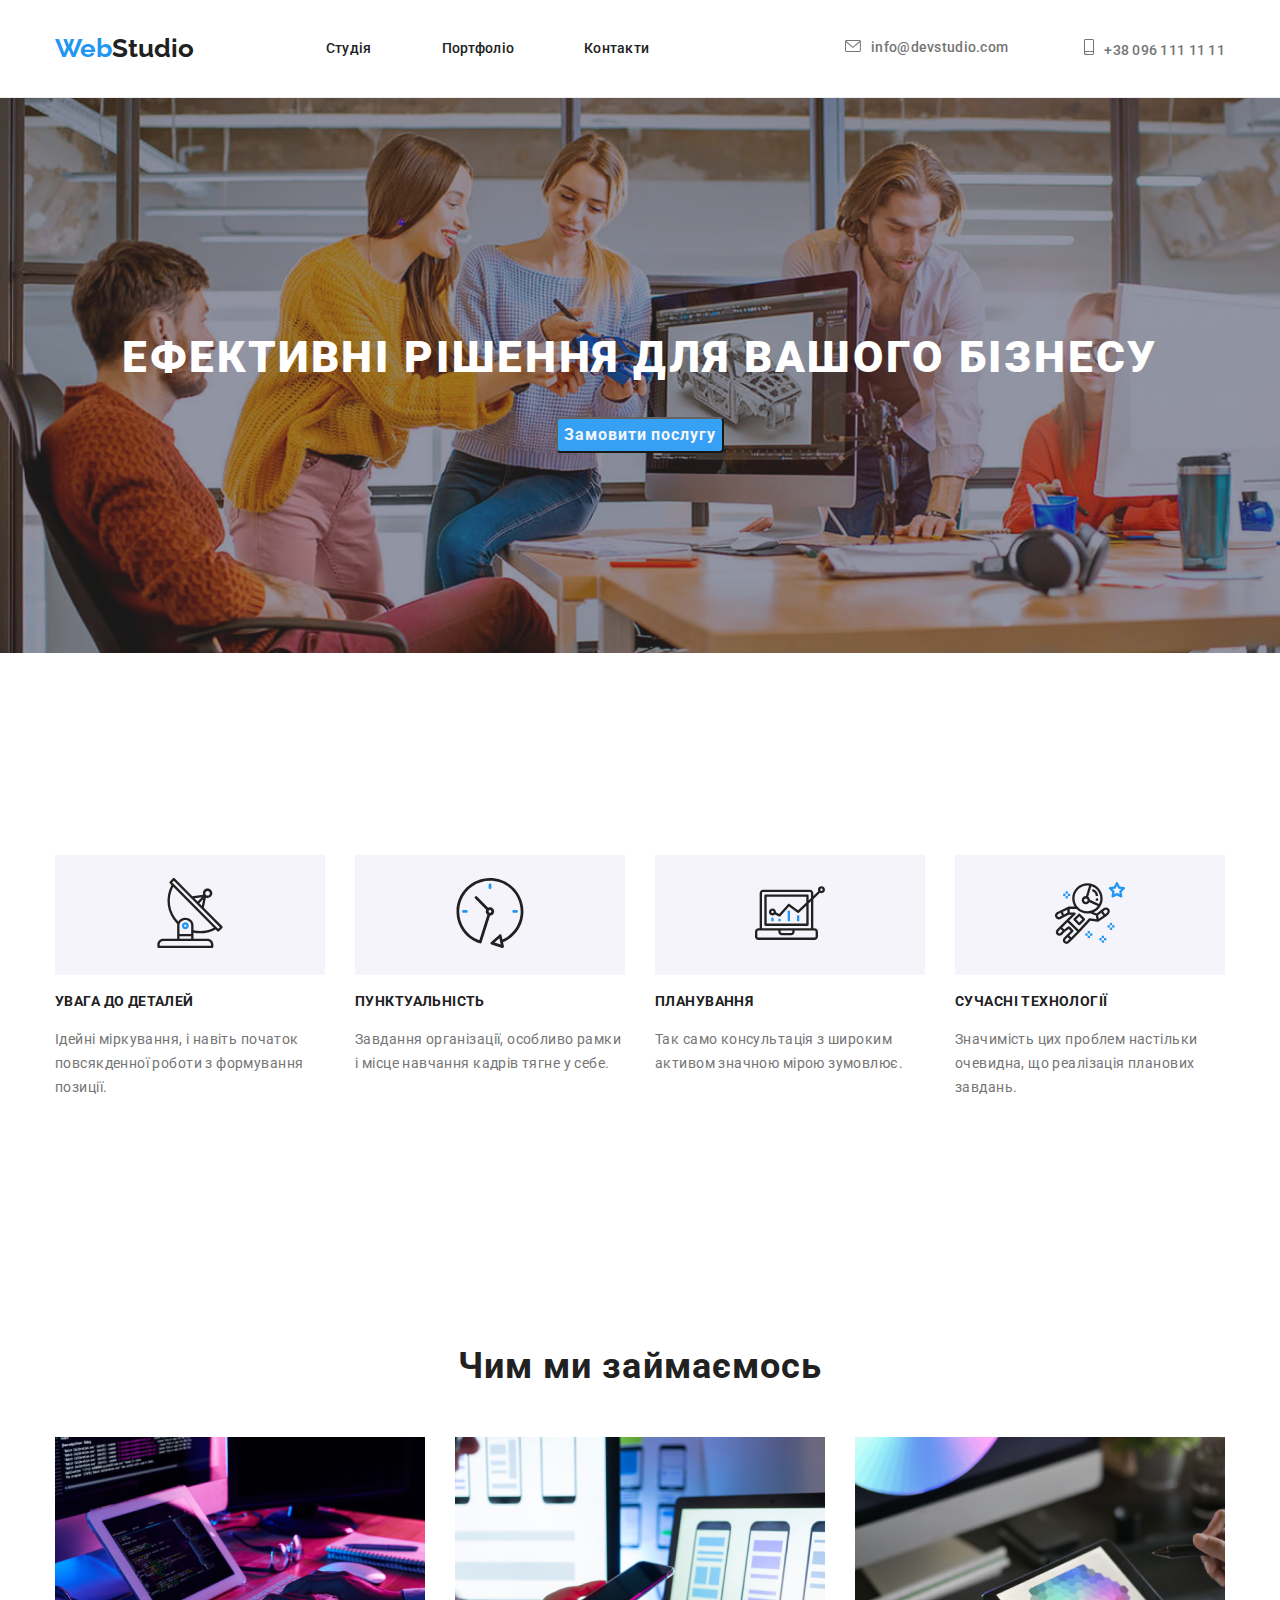
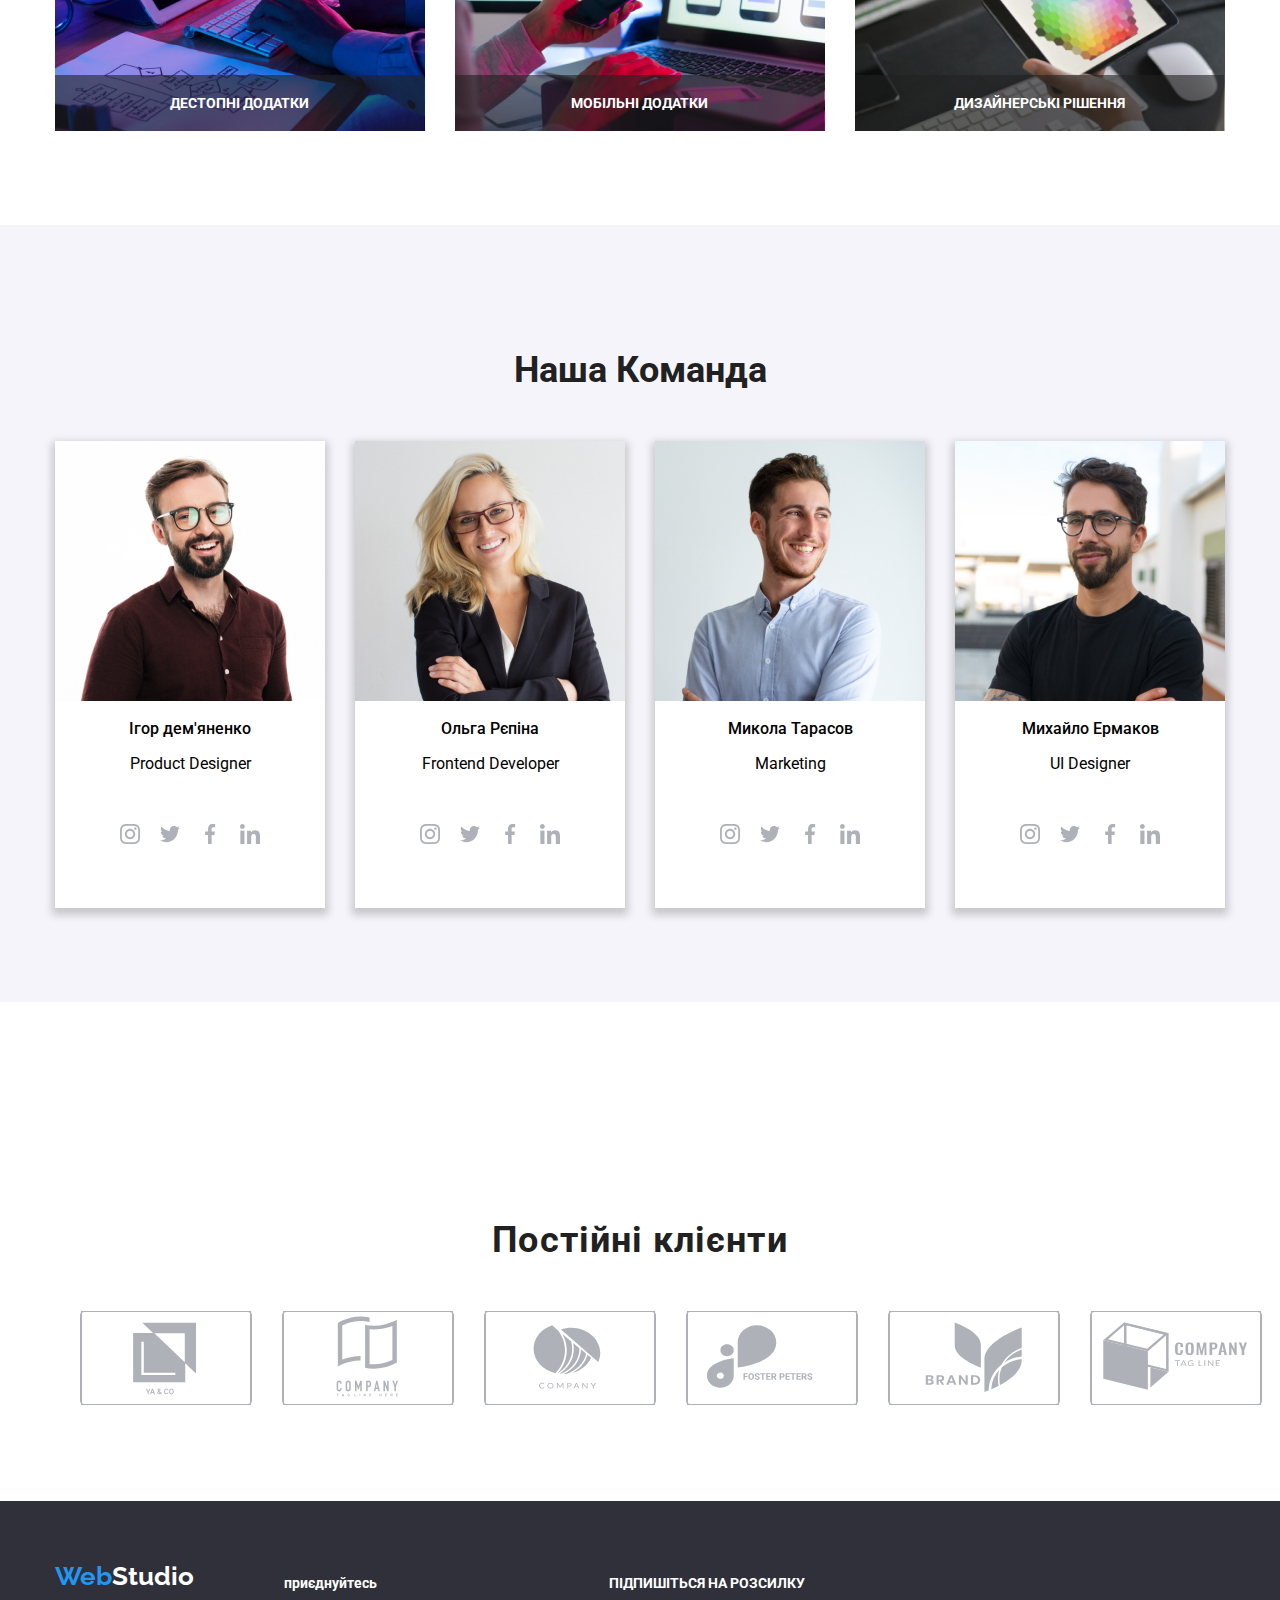
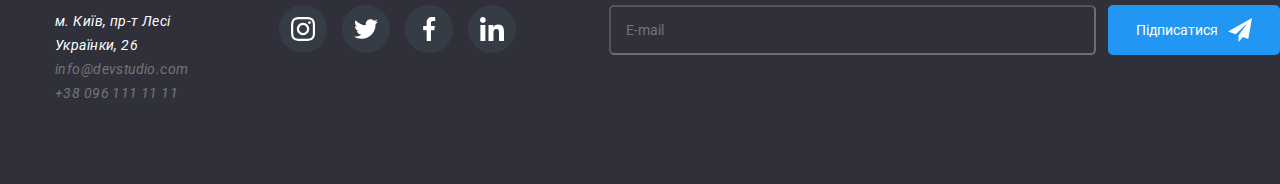
==== commit af6ecd15: "gg" ====
--- a/index.html
+++ b/index.html
@@ -23,7 +23,7 @@
             <li class="navigation-item">
               <a class="navigation-link" href="index.html">
                 Студія
-                
+
               </a>
             </li>
             <li class="navigation-item">
@@ -36,15 +36,29 @@
         </nav>
         <ul class="contacts">
           <li class="contacts-item">
-            <a class="contacts-link" href="mailto:info@devstudio.com"><svg class="icon-header-mail"><use xlink:href="#icon-envelope"><symbol id="icon-envelope" viewBox="0 0 43 32">
-              <path d="M38.667 0h-34.667c-2.206 0-4 1.794-4 4v24c0 2.206 1.794 4 4 4h34.667c2.206 0 4-1.794 4-4v-24c0-2.206-1.794-4-4-4zM38.667 2.667c0.181 0 0.353 0.038 0.511 0.103l-17.844 15.466-17.844-15.466c0.158-0.066 0.33-0.103 0.511-0.103h34.667zM38.667 29.333h-34.667c-0.736 0-1.333-0.598-1.333-1.333v-22.413l17.793 15.421c0.251 0.217 0.563 0.326 0.874 0.326s0.622-0.108 0.874-0.326l17.793-15.421v22.413c0 0.736-0.598 1.333-1.333 1.333z"></path>
-              </symbol></use></svg>info@devstudio.com</a>
+            <a class="contacts-link" href="mailto:info@devstudio.com"><svg class="icon-header-mail">
+                <use xlink:href="#icon-envelope">
+                  <symbol id="icon-envelope" viewBox="0 0 43 32">
+                    <path
+                      d="M38.667 0h-34.667c-2.206 0-4 1.794-4 4v24c0 2.206 1.794 4 4 4h34.667c2.206 0 4-1.794 4-4v-24c0-2.206-1.794-4-4-4zM38.667 2.667c0.181 0 0.353 0.038 0.511 0.103l-17.844 15.466-17.844-15.466c0.158-0.066 0.33-0.103 0.511-0.103h34.667zM38.667 29.333h-34.667c-0.736 0-1.333-0.598-1.333-1.333v-22.413l17.793 15.421c0.251 0.217 0.563 0.326 0.874 0.326s0.622-0.108 0.874-0.326l17.793-15.421v22.413c0 0.736-0.598 1.333-1.333 1.333z">
+                    </path>
+                  </symbol>
+                </use>
+              </svg>info@devstudio.com</a>
           </li>
           <li class="contacts-item">
-            <a class="contacts-link" href="tel:+380961111111"><svg class="icon-header"><use xlink:href="#icon-smartphone"><symbol id="icon-smartphone" viewBox="0 0 20 32">
-              <path d="M17 0h-14c-1.654 0-3 1.346-3 3v26c0 1.654 1.346 3 3 3h14c1.654 0 3-1.346 3-3v-26c0-1.654-1.346-3-3-3zM3 2h14c0.552 0 1 0.448 1 1v21h-16v-21c0-0.552 0.448-1 1-1zM17 30h-14c-0.552 0-1-0.448-1-1v-3h16v3c0 0.552-0.448 1-1 1z"></path>
-              <path d="M4.707 27.478c0.391 0.365 0.391 0.956 0 1.321s-1.024 0.365-1.414 0c-0.391-0.365-0.391-0.956 0-1.321s1.024-0.365 1.414 0z"></path>
-              </symbol></use></svg>+38 096 111 11 11</a>
+            <a class="contacts-link" href="tel:+380961111111"><svg class="icon-header">
+                <use xlink:href="#icon-smartphone">
+                  <symbol id="icon-smartphone" viewBox="0 0 20 32">
+                    <path
+                      d="M17 0h-14c-1.654 0-3 1.346-3 3v26c0 1.654 1.346 3 3 3h14c1.654 0 3-1.346 3-3v-26c0-1.654-1.346-3-3-3zM3 2h14c0.552 0 1 0.448 1 1v21h-16v-21c0-0.552 0.448-1 1-1zM17 30h-14c-0.552 0-1-0.448-1-1v-3h16v3c0 0.552-0.448 1-1 1z">
+                    </path>
+                    <path
+                      d="M4.707 27.478c0.391 0.365 0.391 0.956 0 1.321s-1.024 0.365-1.414 0c-0.391-0.365-0.391-0.956 0-1.321s1.024-0.365 1.414 0z">
+                    </path>
+                  </symbol>
+                </use>
+              </svg>+38 096 111 11 11</a>
           </li>
         </ul>
       </div>
@@ -57,60 +71,60 @@
 
     <section class="hero" id="hero">
       <div class="container">
-          <h1 class="hero-title">Ефективні рішення для вашого бізнесу</h1>
-          <div class="hero-modal">
+        <h1 class="hero-title">Ефективні рішення для вашого бізнесу</h1>
+        <div class="hero-modal">
           <button data-modal-open class="hero-btn">Замовити послугу</button>
+        </div>
+
+        <div class="backdrop is-hidden" data-modal>
+          <div class="modal">
+            <button class="close" data-modal-close>&times;</button>
+            <h2>Залиште свої дані, ми вам передзвонимо</h2>
+            <form class="form-modal">
+              <label for="name">Ім'я</label>
+              <div class="div-modal-icon-input">
+                <input type="text" id="name" name="name" required class="input-modal">
+              </div>
+              <div class="div-modal-icon-svg">
+                <svg width="18px" height="18px" class="svg-modal-icon">
+                  <use href="./img/person-black-18dp 1 .svg"></use>
+                </svg>
+              </div>
+              <label for="phone">Телефон</label>
+              <div class="div-modal-icon-input">
+                <input type="tel" id="phone" name="phone" required class="input-modal">
+              </div>
+              <div class="div-modal-icon-svg-2">
+                <svg width="18px" height="18px" class="svg-modal-icon">
+                  <use href="./img/phone-black-18dp 1 (1).svg"></use>
+                </svg>
+              </div>
+              <label for="email">Пошта</label>
+              <div class="div-modal-icon-input">
+                <input type="email" id="email" name="email" required class="input-modal">
+              </div>
+              <div class="div-modal-icon-svg-3">
+                <svg width="18px" height="18px" class="svg-modal-icon">
+                  <use href="./img/email-black-18dp 1 (1).svg"></use>
+                </svg>
+              </div>
+
+              <label for="message">Коментар</label>
+              <textarea id="message" name="message" rows="4" required placeholder="Введіть текст"
+                class="textarea-modal"></textarea>
+
+              <div class="checkbox-label">
+                <input type="checkbox" id="agreement" name="agreement" required>
+                <label for="agreement">Погоджуюся з розсилкою та приймаю <a class="label-modal-link" href="#">Умови
+                    договору</a></label>
+              </div>
+
+              <button type="submit" class="button-modal-done">Відправити</button>
+            </form>
           </div>
-
-          <div class="backdrop is-hidden" data-modal>
-              <div class="modal">
-                  <button class="close" data-modal-close>&times;</button>
-                  <h2>Залиште свої дані, ми вам передзвонимо</h2>
-                  <form class="form-modal">
-                      <label for="name">Ім'я</label>
-                      <div class="div-modal-icon-input">
-                      <input type="text" id="name" name="name" required class="input-modal">
-                      </div>
-                      <div class="div-modal-icon-svg">
-                          <svg width="18px" height="18px" class="svg-modal-icon">
-                              <use href="./symbol-defss-4-HW.svg#icon-person-black-18dp-1"></use>
-                          </svg>
-                      </div>
-                      <label for="phone">Телефон</label>
-                      <div class="div-modal-icon-input">
-                      <input type="tel" id="phone" name="phone" required class="input-modal">
-                      </div>
-                      <div class="div-modal-icon-svg-2">
-                          <svg width="18px" height="18px" class="svg-modal-icon">
-                              <use href="./symbol-defss-4-HW.svg#icon-phone-black-18dp-1"></use>
-                          </svg>
-                      </div>
-                      <label for="email">Пошта</label>
-                      <div class="div-modal-icon-input">
-                      <input type="email" id="email" name="email" required class="input-modal">
-                      </div>
-                      <div class="div-modal-icon-svg-3">
-                          <svg width="18px" height="18px" class="svg-modal-icon">
-                              <use href="./symbol-defss-4-HW.svg#icon-email-black-18dp-1"></use>
-                          </svg>
-                      </div>
-
-                      <label for="message" >Коментар</label>
-                      <textarea id="message" name="message" rows="4" required
-                          placeholder="Введіть текст" class="textarea-modal"></textarea>
-
-                      <div class="checkbox-label">
-                          <input type="checkbox" id="agreement" name="agreement" required>
-                          <label for="agreement">Погоджуюся з розсилкою та приймаю <a class="label-modal-link" href="#">Умови
-                                  договору</a></label>
-                      </div>
-
-                      <button type="submit" class="button-modal-done">Відправити</button>
-                  </form>
-              </div>
-          </div>
+        </div>
       </div>
-  </section>
+    </section>
     <section class="info">
       <div class="container">
         <ul class="info-list">
@@ -147,424 +161,624 @@
     </section>
     <section class="what-we-work">
       <div class="container">
-          <h2 class="work-title">Чим ми займаємось</h2>
-          <article class="what-we-work-img">
-              <div class="what-we-work-img-div">
-                  <img class="work-img" src="img/box1.jpg" alt="фото1">
-                  <p class="work-text">Дестопні Додатки</p>
-              </div>
-              <div class="what-we-work-img-div">
-                  <img class="work-img" src="img/box2.png" alt="фото2">
-                  <p class="work-text">Мобільні Додатки</p>
-              </div>
-              <div class="what-we-work-img-div">
-                  <img class="work-img" src="img/box3.png" alt="фото3">
-                  <p class="work-text">Дизайнерські рішення</p>
-              </div>
-          </article>
+        <h2 class="work-title">Чим ми займаємось</h2>
+        <article class="what-we-work-img">
+          <div class="what-we-work-img-div">
+            <img class="work-img" src="img/box1.jpg" alt="фото1">
+            <p class="work-text">Дестопні Додатки</p>
+          </div>
+          <div class="what-we-work-img-div">
+            <img class="work-img" src="img/box2.png" alt="фото2">
+            <p class="work-text">Мобільні Додатки</p>
+          </div>
+          <div class="what-we-work-img-div">
+            <img class="work-img" src="img/box3.png" alt="фото3">
+            <p class="work-text">Дизайнерські рішення</p>
+          </div>
+        </article>
       </div>
-  </section>
-  <section class="our-team">
-    <div class="container">
+    </section>
+    <section class="our-team">
+      <div class="container">
         <h2 class="our-team-title">Наша Команда</h2>
         <article class="our-team-list">
-            <figure class="our-team-item">
-                <img src="img/img1.jpg" alt="фото4" width="200">
-                <figcaption class="our-team-worker-description">
-                    <h3>Ігор дем'яненко</h3>
-                    <p>Product Designer</p>
-                </figcaption>
-                <div class="our-team-div-svg">
-                    <ul class="social-icon-list">
-                        <li class="social-icon-list-item">
-                          <a class="social-team-link" href="https://www.instagram.com" target="_blank"><svg class="our-team-svg">
-                              <use xlink:href="#icon-instagram">
-                                <symbol id="icon-instagram" viewBox="0 0 32 32">
-                                  <path d="M31.969 9.408c-0.075-1.7-0.35-2.869-0.744-3.882-0.406-1.075-1.032-2.038-1.851-2.838-0.8-0.813-1.769-1.444-2.832-1.844-1.019-0.394-2.182-0.669-3.882-0.744-1.713-0.081-2.257-0.1-6.601-0.1s-4.888 0.019-6.595 0.094c-1.7 0.075-2.869 0.35-3.882 0.744-1.075 0.406-2.038 1.031-2.838 1.85-0.813 0.8-1.444 1.769-1.844 2.832-0.394 1.019-0.669 2.182-0.744 3.882-0.081 1.713-0.1 2.257-0.1 6.601s0.019 4.888 0.094 6.595c0.075 1.7 0.35 2.869 0.744 3.882 0.406 1.075 1.038 2.038 1.85 2.838 0.8 0.813 1.769 1.444 2.832 1.844 1.019 0.394 2.182 0.669 3.882 0.744 1.706 0.075 2.25 0.094 6.595 0.094s4.888-0.019 6.595-0.094c1.7-0.075 2.869-0.35 3.882-0.744 2.151-0.832 3.851-2.532 4.682-4.682 0.394-1.019 0.669-2.182 0.744-3.882 0.075-1.707 0.094-2.251 0.094-6.595s-0.006-4.888-0.081-6.595zM29.087 22.473c-0.069 1.563-0.331 2.407-0.55 2.969-0.538 1.394-1.644 2.5-3.038 3.038-0.563 0.219-1.413 0.481-2.969 0.55-1.688 0.075-2.194 0.094-6.464 0.094s-4.782-0.019-6.464-0.094c-1.563-0.069-2.407-0.331-2.969-0.55-0.694-0.256-1.325-0.663-1.838-1.194-0.531-0.519-0.938-1.144-1.194-1.838-0.219-0.563-0.481-1.413-0.55-2.969-0.075-1.688-0.094-2.194-0.094-6.464s0.019-4.782 0.094-6.464c0.069-1.563 0.331-2.407 0.55-2.969 0.256-0.694 0.663-1.325 1.2-1.838 0.519-0.531 1.144-0.938 1.838-1.194 0.563-0.219 1.413-0.481 2.969-0.55 1.688-0.075 2.194-0.094 6.464-0.094 4.276 0 4.782 0.019 6.464 0.094 1.563 0.069 2.407 0.331 2.969 0.55 0.694 0.256 1.325 0.662 1.838 1.194 0.531 0.519 0.938 1.144 1.194 1.838 0.219 0.563 0.481 1.413 0.55 2.969 0.075 1.688 0.094 2.194 0.094 6.464s-0.019 4.77-0.094 6.458z">
-                                  </path>
-                                  <path d="M16.059 7.783c-4.538 0-8.22 3.682-8.22 8.22s3.682 8.22 8.22 8.22c4.539 0 8.22-3.682 8.22-8.22s-3.682-8.22-8.22-8.22zM16.059 21.335c-2.944 0-5.332-2.388-5.332-5.332s2.388-5.332 5.332-5.332c2.944 0 5.332 2.388 5.332 5.332s-2.388 5.332-5.332 5.332z">
-                                  </path>
-                                  <path d="M26.524 7.458c0 1.060-0.859 1.919-1.919 1.919s-1.919-0.859-1.919-1.919c0-1.060 0.859-1.919 1.919-1.919s1.919 0.859 1.919 1.919z">
-                                  </path>
-                                </symbol>
-                              </use>
-                            </svg></a>
-                        </li>
-                        <li class="social-icon-list-item">
-                          <a class="social-team-link" href="">
-                            <svg class="our-team-svg">
-                              <use xlink:href="#icon-twitter-1-1"></use>
-                              <symbol id="icon-twitter-1-1" viewBox="0 0 32 32">
-                                <path d="M32 6.078c-1.19 0.522-2.458 0.868-3.78 1.036 1.36-0.812 2.398-2.088 2.886-3.626-1.268 0.756-2.668 1.29-4.16 1.588-1.204-1.282-2.92-2.076-4.792-2.076-3.632 0-6.556 2.948-6.556 6.562 0 0.52 0.044 1.020 0.152 1.496-5.454-0.266-10.28-2.88-13.522-6.862-0.566 0.982-0.898 2.106-0.898 3.316 0 2.272 1.17 4.286 2.914 5.452-1.054-0.020-2.088-0.326-2.964-0.808 0 0.020 0 0.046 0 0.072 0 3.188 2.274 5.836 5.256 6.446-0.534 0.146-1.116 0.216-1.72 0.216-0.42 0-0.844-0.024-1.242-0.112 0.85 2.598 3.262 4.508 6.13 4.57-2.232 1.746-5.066 2.798-8.134 2.798-0.538 0-1.054-0.024-1.57-0.090 2.906 1.874 6.35 2.944 10.064 2.944 12.072 0 18.672-10 18.672-18.668 0-0.29-0.010-0.57-0.024-0.848 1.302-0.924 2.396-2.078 3.288-3.406z">
-                                </path>
-                              </symbol>
-                            </svg>
-                          </a>
-                        </li>
-                        <li class="social-icon-list-item">
-                          <a class="social-team-link" href=""> <svg class="our-team-svg">
-                              <use xlink:href="#icon-facebook-1-1"></use>
-                              <symbol id="icon-facebook-1-1" viewBox="0 0 32 32">
-                                <path d="M21.329 5.313h2.921v-5.088c-0.504-0.069-2.237-0.225-4.256-0.225-4.212 0-7.097 2.649-7.097 7.519v4.481h-4.648v5.688h4.648v14.312h5.699v-14.311h4.46l0.708-5.688h-5.169v-3.919c0.001-1.644 0.444-2.769 2.735-2.769z">
-                                </path>
-                              </symbol>
-                            </svg></a>
-                        </li>
-                        <li class="social-icon-list-item">
-                          <a class="social-team-link" href=""><svg class="our-team-svg">
-                              <use xlink:href="#icon-linkedin-1-1"></use>
-                              <symbol id="icon-linkedin-1-1" viewBox="0 0 32 32">
-                                <path d="M31.992 32v-0.001h0.008v-11.736c0-5.741-1.236-10.164-7.948-10.164-3.227 0-5.392 1.771-6.276 3.449h-0.093v-2.913h-6.364v21.364h6.627v-10.579c0-2.785 0.528-5.479 3.977-5.479 3.399 0 3.449 3.179 3.449 5.657v10.401h6.62z">
-                                </path>
-                                <path d="M0.528 10.636h6.635v21.364h-6.635v-21.364z"></path>
-                                <path d="M3.843 0c-2.121 0-3.843 1.721-3.843 3.843s1.721 3.879 3.843 3.879c2.121 0 3.843-1.757 3.843-3.879-0.001-2.121-1.723-3.843-3.843-3.843v0z">
-                                </path>
-                              </symbol>
-                            </svg></a>
-                        </li>
-                      </ul>
-                </div>
-            </figure>
-
-
-            <figure class="our-team-item">
-                <img src="img/img2.jpg" alt="фото5" width="200">
-                <figcaption class="our-team-worker-description">
-                    <h3>Ольга Рєпіна</h3>
-                    <p>Frontend Developer</p>
-                </figcaption>
-                <div class="our-team-div-svg">
-                    <ul class="social-icon-list">
-                        <li class="social-icon-list-item">
-                          <a class="social-team-link" href="https://www.instagram.com" target="_blank"><svg class="our-team-svg">
-                              <use xlink:href="#icon-instagram">
-                                <symbol id="icon-instagram" viewBox="0 0 32 32">
-                                  <path d="M31.969 9.408c-0.075-1.7-0.35-2.869-0.744-3.882-0.406-1.075-1.032-2.038-1.851-2.838-0.8-0.813-1.769-1.444-2.832-1.844-1.019-0.394-2.182-0.669-3.882-0.744-1.713-0.081-2.257-0.1-6.601-0.1s-4.888 0.019-6.595 0.094c-1.7 0.075-2.869 0.35-3.882 0.744-1.075 0.406-2.038 1.031-2.838 1.85-0.813 0.8-1.444 1.769-1.844 2.832-0.394 1.019-0.669 2.182-0.744 3.882-0.081 1.713-0.1 2.257-0.1 6.601s0.019 4.888 0.094 6.595c0.075 1.7 0.35 2.869 0.744 3.882 0.406 1.075 1.038 2.038 1.85 2.838 0.8 0.813 1.769 1.444 2.832 1.844 1.019 0.394 2.182 0.669 3.882 0.744 1.706 0.075 2.25 0.094 6.595 0.094s4.888-0.019 6.595-0.094c1.7-0.075 2.869-0.35 3.882-0.744 2.151-0.832 3.851-2.532 4.682-4.682 0.394-1.019 0.669-2.182 0.744-3.882 0.075-1.707 0.094-2.251 0.094-6.595s-0.006-4.888-0.081-6.595zM29.087 22.473c-0.069 1.563-0.331 2.407-0.55 2.969-0.538 1.394-1.644 2.5-3.038 3.038-0.563 0.219-1.413 0.481-2.969 0.55-1.688 0.075-2.194 0.094-6.464 0.094s-4.782-0.019-6.464-0.094c-1.563-0.069-2.407-0.331-2.969-0.55-0.694-0.256-1.325-0.663-1.838-1.194-0.531-0.519-0.938-1.144-1.194-1.838-0.219-0.563-0.481-1.413-0.55-2.969-0.075-1.688-0.094-2.194-0.094-6.464s0.019-4.782 0.094-6.464c0.069-1.563 0.331-2.407 0.55-2.969 0.256-0.694 0.663-1.325 1.2-1.838 0.519-0.531 1.144-0.938 1.838-1.194 0.563-0.219 1.413-0.481 2.969-0.55 1.688-0.075 2.194-0.094 6.464-0.094 4.276 0 4.782 0.019 6.464 0.094 1.563 0.069 2.407 0.331 2.969 0.55 0.694 0.256 1.325 0.662 1.838 1.194 0.531 0.519 0.938 1.144 1.194 1.838 0.219 0.563 0.481 1.413 0.55 2.969 0.075 1.688 0.094 2.194 0.094 6.464s-0.019 4.77-0.094 6.458z">
-                                  </path>
-                                  <path d="M16.059 7.783c-4.538 0-8.22 3.682-8.22 8.22s3.682 8.22 8.22 8.22c4.539 0 8.22-3.682 8.22-8.22s-3.682-8.22-8.22-8.22zM16.059 21.335c-2.944 0-5.332-2.388-5.332-5.332s2.388-5.332 5.332-5.332c2.944 0 5.332 2.388 5.332 5.332s-2.388 5.332-5.332 5.332z">
-                                  </path>
-                                  <path d="M26.524 7.458c0 1.060-0.859 1.919-1.919 1.919s-1.919-0.859-1.919-1.919c0-1.060 0.859-1.919 1.919-1.919s1.919 0.859 1.919 1.919z">
-                                  </path>
-                                </symbol>
-                              </use>
-                            </svg></a>
-                        </li>
-                        <li class="social-icon-list-item">
-                          <a class="social-team-link" href="">
-                            <svg class="our-team-svg">
-                              <use xlink:href="#icon-twitter-1-1"></use>
-                              <symbol id="icon-twitter-1-1" viewBox="0 0 32 32">
-                                <path d="M32 6.078c-1.19 0.522-2.458 0.868-3.78 1.036 1.36-0.812 2.398-2.088 2.886-3.626-1.268 0.756-2.668 1.29-4.16 1.588-1.204-1.282-2.92-2.076-4.792-2.076-3.632 0-6.556 2.948-6.556 6.562 0 0.52 0.044 1.020 0.152 1.496-5.454-0.266-10.28-2.88-13.522-6.862-0.566 0.982-0.898 2.106-0.898 3.316 0 2.272 1.17 4.286 2.914 5.452-1.054-0.020-2.088-0.326-2.964-0.808 0 0.020 0 0.046 0 0.072 0 3.188 2.274 5.836 5.256 6.446-0.534 0.146-1.116 0.216-1.72 0.216-0.42 0-0.844-0.024-1.242-0.112 0.85 2.598 3.262 4.508 6.13 4.57-2.232 1.746-5.066 2.798-8.134 2.798-0.538 0-1.054-0.024-1.57-0.090 2.906 1.874 6.35 2.944 10.064 2.944 12.072 0 18.672-10 18.672-18.668 0-0.29-0.010-0.57-0.024-0.848 1.302-0.924 2.396-2.078 3.288-3.406z">
-                                </path>
-                              </symbol>
-                            </svg>
-                          </a>
-                        </li>
-                        <li class="social-icon-list-item">
-                          <a class="social-team-link" href=""> <svg class="our-team-svg">
-                              <use xlink:href="#icon-facebook-1-1"></use>
-                              <symbol id="icon-facebook-1-1" viewBox="0 0 32 32">
-                                <path d="M21.329 5.313h2.921v-5.088c-0.504-0.069-2.237-0.225-4.256-0.225-4.212 0-7.097 2.649-7.097 7.519v4.481h-4.648v5.688h4.648v14.312h5.699v-14.311h4.46l0.708-5.688h-5.169v-3.919c0.001-1.644 0.444-2.769 2.735-2.769z">
-                                </path>
-                              </symbol>
-                            </svg></a>
-                        </li>
-                        <li class="social-icon-list-item">
-                          <a class="social-team-link" href=""><svg class="our-team-svg">
-                              <use xlink:href="#icon-linkedin-1-1"></use>
-                              <symbol id="icon-linkedin-1-1" viewBox="0 0 32 32">
-                                <path d="M31.992 32v-0.001h0.008v-11.736c0-5.741-1.236-10.164-7.948-10.164-3.227 0-5.392 1.771-6.276 3.449h-0.093v-2.913h-6.364v21.364h6.627v-10.579c0-2.785 0.528-5.479 3.977-5.479 3.399 0 3.449 3.179 3.449 5.657v10.401h6.62z">
-                                </path>
-                                <path d="M0.528 10.636h6.635v21.364h-6.635v-21.364z"></path>
-                                <path d="M3.843 0c-2.121 0-3.843 1.721-3.843 3.843s1.721 3.879 3.843 3.879c2.121 0 3.843-1.757 3.843-3.879-0.001-2.121-1.723-3.843-3.843-3.843v0z">
-                                </path>
-                              </symbol>
-                            </svg></a>
-                        </li>
-                      </ul>
-                </div>
-            </figure>
-            <figure class="our-team-item">
-                <img src="img/img3.jpg" alt="фото6" width="200">
-                <figcaption class="our-team-worker-description">
-                    <h3>Микола Тарасов</h3>
-                    <p>Marketing</p>
-                </figcaption>
-                <div class="our-team-div-svg">
-                    <ul class="social-icon-list">
-                        <li class="social-icon-list-item">
-                          <a class="social-team-link" href="https://www.instagram.com" target="_blank"><svg class="our-team-svg">
-                              <use xlink:href="#icon-instagram">
-                                <symbol id="icon-instagram" viewBox="0 0 32 32">
-                                  <path d="M31.969 9.408c-0.075-1.7-0.35-2.869-0.744-3.882-0.406-1.075-1.032-2.038-1.851-2.838-0.8-0.813-1.769-1.444-2.832-1.844-1.019-0.394-2.182-0.669-3.882-0.744-1.713-0.081-2.257-0.1-6.601-0.1s-4.888 0.019-6.595 0.094c-1.7 0.075-2.869 0.35-3.882 0.744-1.075 0.406-2.038 1.031-2.838 1.85-0.813 0.8-1.444 1.769-1.844 2.832-0.394 1.019-0.669 2.182-0.744 3.882-0.081 1.713-0.1 2.257-0.1 6.601s0.019 4.888 0.094 6.595c0.075 1.7 0.35 2.869 0.744 3.882 0.406 1.075 1.038 2.038 1.85 2.838 0.8 0.813 1.769 1.444 2.832 1.844 1.019 0.394 2.182 0.669 3.882 0.744 1.706 0.075 2.25 0.094 6.595 0.094s4.888-0.019 6.595-0.094c1.7-0.075 2.869-0.35 3.882-0.744 2.151-0.832 3.851-2.532 4.682-4.682 0.394-1.019 0.669-2.182 0.744-3.882 0.075-1.707 0.094-2.251 0.094-6.595s-0.006-4.888-0.081-6.595zM29.087 22.473c-0.069 1.563-0.331 2.407-0.55 2.969-0.538 1.394-1.644 2.5-3.038 3.038-0.563 0.219-1.413 0.481-2.969 0.55-1.688 0.075-2.194 0.094-6.464 0.094s-4.782-0.019-6.464-0.094c-1.563-0.069-2.407-0.331-2.969-0.55-0.694-0.256-1.325-0.663-1.838-1.194-0.531-0.519-0.938-1.144-1.194-1.838-0.219-0.563-0.481-1.413-0.55-2.969-0.075-1.688-0.094-2.194-0.094-6.464s0.019-4.782 0.094-6.464c0.069-1.563 0.331-2.407 0.55-2.969 0.256-0.694 0.663-1.325 1.2-1.838 0.519-0.531 1.144-0.938 1.838-1.194 0.563-0.219 1.413-0.481 2.969-0.55 1.688-0.075 2.194-0.094 6.464-0.094 4.276 0 4.782 0.019 6.464 0.094 1.563 0.069 2.407 0.331 2.969 0.55 0.694 0.256 1.325 0.662 1.838 1.194 0.531 0.519 0.938 1.144 1.194 1.838 0.219 0.563 0.481 1.413 0.55 2.969 0.075 1.688 0.094 2.194 0.094 6.464s-0.019 4.77-0.094 6.458z">
-                                  </path>
-                                  <path d="M16.059 7.783c-4.538 0-8.22 3.682-8.22 8.22s3.682 8.22 8.22 8.22c4.539 0 8.22-3.682 8.22-8.22s-3.682-8.22-8.22-8.22zM16.059 21.335c-2.944 0-5.332-2.388-5.332-5.332s2.388-5.332 5.332-5.332c2.944 0 5.332 2.388 5.332 5.332s-2.388 5.332-5.332 5.332z">
-                                  </path>
-                                  <path d="M26.524 7.458c0 1.060-0.859 1.919-1.919 1.919s-1.919-0.859-1.919-1.919c0-1.060 0.859-1.919 1.919-1.919s1.919 0.859 1.919 1.919z">
-                                  </path>
-                                </symbol>
-                              </use>
-                            </svg></a>
-                        </li>
-                        <li class="social-icon-list-item">
-                          <a class="social-team-link" href="">
-                            <svg class="our-team-svg">
-                              <use xlink:href="#icon-twitter-1-1"></use>
-                              <symbol id="icon-twitter-1-1" viewBox="0 0 32 32">
-                                <path d="M32 6.078c-1.19 0.522-2.458 0.868-3.78 1.036 1.36-0.812 2.398-2.088 2.886-3.626-1.268 0.756-2.668 1.29-4.16 1.588-1.204-1.282-2.92-2.076-4.792-2.076-3.632 0-6.556 2.948-6.556 6.562 0 0.52 0.044 1.020 0.152 1.496-5.454-0.266-10.28-2.88-13.522-6.862-0.566 0.982-0.898 2.106-0.898 3.316 0 2.272 1.17 4.286 2.914 5.452-1.054-0.020-2.088-0.326-2.964-0.808 0 0.020 0 0.046 0 0.072 0 3.188 2.274 5.836 5.256 6.446-0.534 0.146-1.116 0.216-1.72 0.216-0.42 0-0.844-0.024-1.242-0.112 0.85 2.598 3.262 4.508 6.13 4.57-2.232 1.746-5.066 2.798-8.134 2.798-0.538 0-1.054-0.024-1.57-0.090 2.906 1.874 6.35 2.944 10.064 2.944 12.072 0 18.672-10 18.672-18.668 0-0.29-0.010-0.57-0.024-0.848 1.302-0.924 2.396-2.078 3.288-3.406z">
-                                </path>
-                              </symbol>
-                            </svg>
-                          </a>
-                        </li>
-                        <li class="social-icon-list-item">
-                          <a class="social-team-link" href=""> <svg class="our-team-svg">
-                              <use xlink:href="#icon-facebook-1-1"></use>
-                              <symbol id="icon-facebook-1-1" viewBox="0 0 32 32">
-                                <path d="M21.329 5.313h2.921v-5.088c-0.504-0.069-2.237-0.225-4.256-0.225-4.212 0-7.097 2.649-7.097 7.519v4.481h-4.648v5.688h4.648v14.312h5.699v-14.311h4.46l0.708-5.688h-5.169v-3.919c0.001-1.644 0.444-2.769 2.735-2.769z">
-                                </path>
-                              </symbol>
-                            </svg></a>
-                        </li>
-                        <li class="social-icon-list-item">
-                          <a class="social-team-link" href=""><svg class="our-team-svg">
-                              <use xlink:href="#icon-linkedin-1-1"></use>
-                              <symbol id="icon-linkedin-1-1" viewBox="0 0 32 32">
-                                <path d="M31.992 32v-0.001h0.008v-11.736c0-5.741-1.236-10.164-7.948-10.164-3.227 0-5.392 1.771-6.276 3.449h-0.093v-2.913h-6.364v21.364h6.627v-10.579c0-2.785 0.528-5.479 3.977-5.479 3.399 0 3.449 3.179 3.449 5.657v10.401h6.62z">
-                                </path>
-                                <path d="M0.528 10.636h6.635v21.364h-6.635v-21.364z"></path>
-                                <path d="M3.843 0c-2.121 0-3.843 1.721-3.843 3.843s1.721 3.879 3.843 3.879c2.121 0 3.843-1.757 3.843-3.879-0.001-2.121-1.723-3.843-3.843-3.843v0z">
-                                </path>
-                              </symbol>
-                            </svg></a>
-                        </li>
-                      </ul>
-                </div>
-            </figure>
-            <figure class="our-team-item">
-                <img src="img/img4.jpg" alt="фото7" width="200">
-                <figcaption class="our-team-worker-description">
-                    <h3>Михайло Ермаков</h3>
-                    <p>UI Designer</p>
-                </figcaption>
-                <div class="our-team-div-svg">
-                    <ul class="social-icon-list">
-                        <li class="social-icon-list-item">
-                          <a class="social-team-link" href="https://www.instagram.com" target="_blank"><svg class="our-team-svg">
-                              <use xlink:href="#icon-instagram">
-                                <symbol id="icon-instagram" viewBox="0 0 32 32">
-                                  <path d="M31.969 9.408c-0.075-1.7-0.35-2.869-0.744-3.882-0.406-1.075-1.032-2.038-1.851-2.838-0.8-0.813-1.769-1.444-2.832-1.844-1.019-0.394-2.182-0.669-3.882-0.744-1.713-0.081-2.257-0.1-6.601-0.1s-4.888 0.019-6.595 0.094c-1.7 0.075-2.869 0.35-3.882 0.744-1.075 0.406-2.038 1.031-2.838 1.85-0.813 0.8-1.444 1.769-1.844 2.832-0.394 1.019-0.669 2.182-0.744 3.882-0.081 1.713-0.1 2.257-0.1 6.601s0.019 4.888 0.094 6.595c0.075 1.7 0.35 2.869 0.744 3.882 0.406 1.075 1.038 2.038 1.85 2.838 0.8 0.813 1.769 1.444 2.832 1.844 1.019 0.394 2.182 0.669 3.882 0.744 1.706 0.075 2.25 0.094 6.595 0.094s4.888-0.019 6.595-0.094c1.7-0.075 2.869-0.35 3.882-0.744 2.151-0.832 3.851-2.532 4.682-4.682 0.394-1.019 0.669-2.182 0.744-3.882 0.075-1.707 0.094-2.251 0.094-6.595s-0.006-4.888-0.081-6.595zM29.087 22.473c-0.069 1.563-0.331 2.407-0.55 2.969-0.538 1.394-1.644 2.5-3.038 3.038-0.563 0.219-1.413 0.481-2.969 0.55-1.688 0.075-2.194 0.094-6.464 0.094s-4.782-0.019-6.464-0.094c-1.563-0.069-2.407-0.331-2.969-0.55-0.694-0.256-1.325-0.663-1.838-1.194-0.531-0.519-0.938-1.144-1.194-1.838-0.219-0.563-0.481-1.413-0.55-2.969-0.075-1.688-0.094-2.194-0.094-6.464s0.019-4.782 0.094-6.464c0.069-1.563 0.331-2.407 0.55-2.969 0.256-0.694 0.663-1.325 1.2-1.838 0.519-0.531 1.144-0.938 1.838-1.194 0.563-0.219 1.413-0.481 2.969-0.55 1.688-0.075 2.194-0.094 6.464-0.094 4.276 0 4.782 0.019 6.464 0.094 1.563 0.069 2.407 0.331 2.969 0.55 0.694 0.256 1.325 0.662 1.838 1.194 0.531 0.519 0.938 1.144 1.194 1.838 0.219 0.563 0.481 1.413 0.55 2.969 0.075 1.688 0.094 2.194 0.094 6.464s-0.019 4.77-0.094 6.458z">
-                                  </path>
-                                  <path d="M16.059 7.783c-4.538 0-8.22 3.682-8.22 8.22s3.682 8.22 8.22 8.22c4.539 0 8.22-3.682 8.22-8.22s-3.682-8.22-8.22-8.22zM16.059 21.335c-2.944 0-5.332-2.388-5.332-5.332s2.388-5.332 5.332-5.332c2.944 0 5.332 2.388 5.332 5.332s-2.388 5.332-5.332 5.332z">
-                                  </path>
-                                  <path d="M26.524 7.458c0 1.060-0.859 1.919-1.919 1.919s-1.919-0.859-1.919-1.919c0-1.060 0.859-1.919 1.919-1.919s1.919 0.859 1.919 1.919z">
-                                  </path>
-                                </symbol>
-                              </use>
-                            </svg></a>
-                        </li>
-                        <li class="social-icon-list-item">
-                          <a class="social-team-link" href="">
-                            <svg class="our-team-svg">
-                              <use xlink:href="#icon-twitter-1-1"></use>
-                              <symbol id="icon-twitter-1-1" viewBox="0 0 32 32">
-                                <path d="M32 6.078c-1.19 0.522-2.458 0.868-3.78 1.036 1.36-0.812 2.398-2.088 2.886-3.626-1.268 0.756-2.668 1.29-4.16 1.588-1.204-1.282-2.92-2.076-4.792-2.076-3.632 0-6.556 2.948-6.556 6.562 0 0.52 0.044 1.020 0.152 1.496-5.454-0.266-10.28-2.88-13.522-6.862-0.566 0.982-0.898 2.106-0.898 3.316 0 2.272 1.17 4.286 2.914 5.452-1.054-0.020-2.088-0.326-2.964-0.808 0 0.020 0 0.046 0 0.072 0 3.188 2.274 5.836 5.256 6.446-0.534 0.146-1.116 0.216-1.72 0.216-0.42 0-0.844-0.024-1.242-0.112 0.85 2.598 3.262 4.508 6.13 4.57-2.232 1.746-5.066 2.798-8.134 2.798-0.538 0-1.054-0.024-1.57-0.090 2.906 1.874 6.35 2.944 10.064 2.944 12.072 0 18.672-10 18.672-18.668 0-0.29-0.010-0.57-0.024-0.848 1.302-0.924 2.396-2.078 3.288-3.406z">
-                                </path>
-                              </symbol>
-                            </svg>
-                          </a>
-                        </li>
-                        <li class="social-icon-list-item">
-                          <a class="social-team-link" href=""> <svg class="our-team-svg">
-                              <use xlink:href="#icon-facebook-1-1"></use>
-                              <symbol id="icon-facebook-1-1" viewBox="0 0 32 32">
-                                <path d="M21.329 5.313h2.921v-5.088c-0.504-0.069-2.237-0.225-4.256-0.225-4.212 0-7.097 2.649-7.097 7.519v4.481h-4.648v5.688h4.648v14.312h5.699v-14.311h4.46l0.708-5.688h-5.169v-3.919c0.001-1.644 0.444-2.769 2.735-2.769z">
-                                </path>
-                              </symbol>
-                            </svg></a>
-                        </li>
-                        <li class="social-icon-list-item">
-                          <a class="social-team-link" href=""><svg class="our-team-svg">
-                              <use xlink:href="#icon-linkedin-1-1"></use>
-                              <symbol id="icon-linkedin-1-1" viewBox="0 0 32 32">
-                                <path d="M31.992 32v-0.001h0.008v-11.736c0-5.741-1.236-10.164-7.948-10.164-3.227 0-5.392 1.771-6.276 3.449h-0.093v-2.913h-6.364v21.364h6.627v-10.579c0-2.785 0.528-5.479 3.977-5.479 3.399 0 3.449 3.179 3.449 5.657v10.401h6.62z">
-                                </path>
-                                <path d="M0.528 10.636h6.635v21.364h-6.635v-21.364z"></path>
-                                <path d="M3.843 0c-2.121 0-3.843 1.721-3.843 3.843s1.721 3.879 3.843 3.879c2.121 0 3.843-1.757 3.843-3.879-0.001-2.121-1.723-3.843-3.843-3.843v0z">
-                                </path>
-                              </symbol>
-                            </svg></a>
-                        </li>
-                      </ul>
-                </div>
-            </figure>
+          <figure class="our-team-item">
+            <img src="img/img1.jpg" alt="фото4" width="200">
+            <figcaption class="our-team-worker-description">
+              <h3>Ігор дем'яненко</h3>
+              <p>Product Designer</p>
+            </figcaption>
+            <div class="our-team-div-svg">
+              <ul class="social-icon-list">
+                <li class="social-icon-list-item">
+                  <a class="social-team-link" href="https://www.instagram.com" target="_blank"><svg
+                      class="our-team-svg">
+                      <use xlink:href="#icon-instagram">
+                        <symbol id="icon-instagram" viewBox="0 0 32 32">
+                          <path
+                            d="M31.969 9.408c-0.075-1.7-0.35-2.869-0.744-3.882-0.406-1.075-1.032-2.038-1.851-2.838-0.8-0.813-1.769-1.444-2.832-1.844-1.019-0.394-2.182-0.669-3.882-0.744-1.713-0.081-2.257-0.1-6.601-0.1s-4.888 0.019-6.595 0.094c-1.7 0.075-2.869 0.35-3.882 0.744-1.075 0.406-2.038 1.031-2.838 1.85-0.813 0.8-1.444 1.769-1.844 2.832-0.394 1.019-0.669 2.182-0.744 3.882-0.081 1.713-0.1 2.257-0.1 6.601s0.019 4.888 0.094 6.595c0.075 1.7 0.35 2.869 0.744 3.882 0.406 1.075 1.038 2.038 1.85 2.838 0.8 0.813 1.769 1.444 2.832 1.844 1.019 0.394 2.182 0.669 3.882 0.744 1.706 0.075 2.25 0.094 6.595 0.094s4.888-0.019 6.595-0.094c1.7-0.075 2.869-0.35 3.882-0.744 2.151-0.832 3.851-2.532 4.682-4.682 0.394-1.019 0.669-2.182 0.744-3.882 0.075-1.707 0.094-2.251 0.094-6.595s-0.006-4.888-0.081-6.595zM29.087 22.473c-0.069 1.563-0.331 2.407-0.55 2.969-0.538 1.394-1.644 2.5-3.038 3.038-0.563 0.219-1.413 0.481-2.969 0.55-1.688 0.075-2.194 0.094-6.464 0.094s-4.782-0.019-6.464-0.094c-1.563-0.069-2.407-0.331-2.969-0.55-0.694-0.256-1.325-0.663-1.838-1.194-0.531-0.519-0.938-1.144-1.194-1.838-0.219-0.563-0.481-1.413-0.55-2.969-0.075-1.688-0.094-2.194-0.094-6.464s0.019-4.782 0.094-6.464c0.069-1.563 0.331-2.407 0.55-2.969 0.256-0.694 0.663-1.325 1.2-1.838 0.519-0.531 1.144-0.938 1.838-1.194 0.563-0.219 1.413-0.481 2.969-0.55 1.688-0.075 2.194-0.094 6.464-0.094 4.276 0 4.782 0.019 6.464 0.094 1.563 0.069 2.407 0.331 2.969 0.55 0.694 0.256 1.325 0.662 1.838 1.194 0.531 0.519 0.938 1.144 1.194 1.838 0.219 0.563 0.481 1.413 0.55 2.969 0.075 1.688 0.094 2.194 0.094 6.464s-0.019 4.77-0.094 6.458z">
+                          </path>
+                          <path
+                            d="M16.059 7.783c-4.538 0-8.22 3.682-8.22 8.22s3.682 8.22 8.22 8.22c4.539 0 8.22-3.682 8.22-8.22s-3.682-8.22-8.22-8.22zM16.059 21.335c-2.944 0-5.332-2.388-5.332-5.332s2.388-5.332 5.332-5.332c2.944 0 5.332 2.388 5.332 5.332s-2.388 5.332-5.332 5.332z">
+                          </path>
+                          <path
+                            d="M26.524 7.458c0 1.060-0.859 1.919-1.919 1.919s-1.919-0.859-1.919-1.919c0-1.060 0.859-1.919 1.919-1.919s1.919 0.859 1.919 1.919z">
+                          </path>
+                        </symbol>
+                      </use>
+                    </svg></a>
+                </li>
+                <li class="social-icon-list-item">
+                  <a class="social-team-link" href="">
+                    <svg class="our-team-svg">
+                      <use xlink:href="#icon-twitter-1-1"></use>
+                      <symbol id="icon-twitter-1-1" viewBox="0 0 32 32">
+                        <path
+                          d="M32 6.078c-1.19 0.522-2.458 0.868-3.78 1.036 1.36-0.812 2.398-2.088 2.886-3.626-1.268 0.756-2.668 1.29-4.16 1.588-1.204-1.282-2.92-2.076-4.792-2.076-3.632 0-6.556 2.948-6.556 6.562 0 0.52 0.044 1.020 0.152 1.496-5.454-0.266-10.28-2.88-13.522-6.862-0.566 0.982-0.898 2.106-0.898 3.316 0 2.272 1.17 4.286 2.914 5.452-1.054-0.020-2.088-0.326-2.964-0.808 0 0.020 0 0.046 0 0.072 0 3.188 2.274 5.836 5.256 6.446-0.534 0.146-1.116 0.216-1.72 0.216-0.42 0-0.844-0.024-1.242-0.112 0.85 2.598 3.262 4.508 6.13 4.57-2.232 1.746-5.066 2.798-8.134 2.798-0.538 0-1.054-0.024-1.57-0.090 2.906 1.874 6.35 2.944 10.064 2.944 12.072 0 18.672-10 18.672-18.668 0-0.29-0.010-0.57-0.024-0.848 1.302-0.924 2.396-2.078 3.288-3.406z">
+                        </path>
+                      </symbol>
+                    </svg>
+                  </a>
+                </li>
+                <li class="social-icon-list-item">
+                  <a class="social-team-link" href=""> <svg class="our-team-svg">
+                      <use xlink:href="#icon-facebook-1-1"></use>
+                      <symbol id="icon-facebook-1-1" viewBox="0 0 32 32">
+                        <path
+                          d="M21.329 5.313h2.921v-5.088c-0.504-0.069-2.237-0.225-4.256-0.225-4.212 0-7.097 2.649-7.097 7.519v4.481h-4.648v5.688h4.648v14.312h5.699v-14.311h4.46l0.708-5.688h-5.169v-3.919c0.001-1.644 0.444-2.769 2.735-2.769z">
+                        </path>
+                      </symbol>
+                    </svg></a>
+                </li>
+                <li class="social-icon-list-item">
+                  <a class="social-team-link" href=""><svg class="our-team-svg">
+                      <use xlink:href="#icon-linkedin-1-1"></use>
+                      <symbol id="icon-linkedin-1-1" viewBox="0 0 32 32">
+                        <path
+                          d="M31.992 32v-0.001h0.008v-11.736c0-5.741-1.236-10.164-7.948-10.164-3.227 0-5.392 1.771-6.276 3.449h-0.093v-2.913h-6.364v21.364h6.627v-10.579c0-2.785 0.528-5.479 3.977-5.479 3.399 0 3.449 3.179 3.449 5.657v10.401h6.62z">
+                        </path>
+                        <path d="M0.528 10.636h6.635v21.364h-6.635v-21.364z"></path>
+                        <path
+                          d="M3.843 0c-2.121 0-3.843 1.721-3.843 3.843s1.721 3.879 3.843 3.879c2.121 0 3.843-1.757 3.843-3.879-0.001-2.121-1.723-3.843-3.843-3.843v0z">
+                        </path>
+                      </symbol>
+                    </svg></a>
+                </li>
+              </ul>
+            </div>
+          </figure>
+
+
+          <figure class="our-team-item">
+            <img src="img/img2.jpg" alt="фото5" width="200">
+            <figcaption class="our-team-worker-description">
+              <h3>Ольга Рєпіна</h3>
+              <p>Frontend Developer</p>
+            </figcaption>
+            <div class="our-team-div-svg">
+              <ul class="social-icon-list">
+                <li class="social-icon-list-item">
+                  <a class="social-team-link" href="https://www.instagram.com" target="_blank"><svg
+                      class="our-team-svg">
+                      <use xlink:href="#icon-instagram">
+                        <symbol id="icon-instagram" viewBox="0 0 32 32">
+                          <path
+                            d="M31.969 9.408c-0.075-1.7-0.35-2.869-0.744-3.882-0.406-1.075-1.032-2.038-1.851-2.838-0.8-0.813-1.769-1.444-2.832-1.844-1.019-0.394-2.182-0.669-3.882-0.744-1.713-0.081-2.257-0.1-6.601-0.1s-4.888 0.019-6.595 0.094c-1.7 0.075-2.869 0.35-3.882 0.744-1.075 0.406-2.038 1.031-2.838 1.85-0.813 0.8-1.444 1.769-1.844 2.832-0.394 1.019-0.669 2.182-0.744 3.882-0.081 1.713-0.1 2.257-0.1 6.601s0.019 4.888 0.094 6.595c0.075 1.7 0.35 2.869 0.744 3.882 0.406 1.075 1.038 2.038 1.85 2.838 0.8 0.813 1.769 1.444 2.832 1.844 1.019 0.394 2.182 0.669 3.882 0.744 1.706 0.075 2.25 0.094 6.595 0.094s4.888-0.019 6.595-0.094c1.7-0.075 2.869-0.35 3.882-0.744 2.151-0.832 3.851-2.532 4.682-4.682 0.394-1.019 0.669-2.182 0.744-3.882 0.075-1.707 0.094-2.251 0.094-6.595s-0.006-4.888-0.081-6.595zM29.087 22.473c-0.069 1.563-0.331 2.407-0.55 2.969-0.538 1.394-1.644 2.5-3.038 3.038-0.563 0.219-1.413 0.481-2.969 0.55-1.688 0.075-2.194 0.094-6.464 0.094s-4.782-0.019-6.464-0.094c-1.563-0.069-2.407-0.331-2.969-0.55-0.694-0.256-1.325-0.663-1.838-1.194-0.531-0.519-0.938-1.144-1.194-1.838-0.219-0.563-0.481-1.413-0.55-2.969-0.075-1.688-0.094-2.194-0.094-6.464s0.019-4.782 0.094-6.464c0.069-1.563 0.331-2.407 0.55-2.969 0.256-0.694 0.663-1.325 1.2-1.838 0.519-0.531 1.144-0.938 1.838-1.194 0.563-0.219 1.413-0.481 2.969-0.55 1.688-0.075 2.194-0.094 6.464-0.094 4.276 0 4.782 0.019 6.464 0.094 1.563 0.069 2.407 0.331 2.969 0.55 0.694 0.256 1.325 0.662 1.838 1.194 0.531 0.519 0.938 1.144 1.194 1.838 0.219 0.563 0.481 1.413 0.55 2.969 0.075 1.688 0.094 2.194 0.094 6.464s-0.019 4.77-0.094 6.458z">
+                          </path>
+                          <path
+                            d="M16.059 7.783c-4.538 0-8.22 3.682-8.22 8.22s3.682 8.22 8.22 8.22c4.539 0 8.22-3.682 8.22-8.22s-3.682-8.22-8.22-8.22zM16.059 21.335c-2.944 0-5.332-2.388-5.332-5.332s2.388-5.332 5.332-5.332c2.944 0 5.332 2.388 5.332 5.332s-2.388 5.332-5.332 5.332z">
+                          </path>
+                          <path
+                            d="M26.524 7.458c0 1.060-0.859 1.919-1.919 1.919s-1.919-0.859-1.919-1.919c0-1.060 0.859-1.919 1.919-1.919s1.919 0.859 1.919 1.919z">
+                          </path>
+                        </symbol>
+                      </use>
+                    </svg></a>
+                </li>
+                <li class="social-icon-list-item">
+                  <a class="social-team-link" href="">
+                    <svg class="our-team-svg">
+                      <use xlink:href="#icon-twitter-1-1"></use>
+                      <symbol id="icon-twitter-1-1" viewBox="0 0 32 32">
+                        <path
+                          d="M32 6.078c-1.19 0.522-2.458 0.868-3.78 1.036 1.36-0.812 2.398-2.088 2.886-3.626-1.268 0.756-2.668 1.29-4.16 1.588-1.204-1.282-2.92-2.076-4.792-2.076-3.632 0-6.556 2.948-6.556 6.562 0 0.52 0.044 1.020 0.152 1.496-5.454-0.266-10.28-2.88-13.522-6.862-0.566 0.982-0.898 2.106-0.898 3.316 0 2.272 1.17 4.286 2.914 5.452-1.054-0.020-2.088-0.326-2.964-0.808 0 0.020 0 0.046 0 0.072 0 3.188 2.274 5.836 5.256 6.446-0.534 0.146-1.116 0.216-1.72 0.216-0.42 0-0.844-0.024-1.242-0.112 0.85 2.598 3.262 4.508 6.13 4.57-2.232 1.746-5.066 2.798-8.134 2.798-0.538 0-1.054-0.024-1.57-0.090 2.906 1.874 6.35 2.944 10.064 2.944 12.072 0 18.672-10 18.672-18.668 0-0.29-0.010-0.57-0.024-0.848 1.302-0.924 2.396-2.078 3.288-3.406z">
+                        </path>
+                      </symbol>
+                    </svg>
+                  </a>
+                </li>
+                <li class="social-icon-list-item">
+                  <a class="social-team-link" href=""> <svg class="our-team-svg">
+                      <use xlink:href="#icon-facebook-1-1"></use>
+                      <symbol id="icon-facebook-1-1" viewBox="0 0 32 32">
+                        <path
+                          d="M21.329 5.313h2.921v-5.088c-0.504-0.069-2.237-0.225-4.256-0.225-4.212 0-7.097 2.649-7.097 7.519v4.481h-4.648v5.688h4.648v14.312h5.699v-14.311h4.46l0.708-5.688h-5.169v-3.919c0.001-1.644 0.444-2.769 2.735-2.769z">
+                        </path>
+                      </symbol>
+                    </svg></a>
+                </li>
+                <li class="social-icon-list-item">
+                  <a class="social-team-link" href=""><svg class="our-team-svg">
+                      <use xlink:href="#icon-linkedin-1-1"></use>
+                      <symbol id="icon-linkedin-1-1" viewBox="0 0 32 32">
+                        <path
+                          d="M31.992 32v-0.001h0.008v-11.736c0-5.741-1.236-10.164-7.948-10.164-3.227 0-5.392 1.771-6.276 3.449h-0.093v-2.913h-6.364v21.364h6.627v-10.579c0-2.785 0.528-5.479 3.977-5.479 3.399 0 3.449 3.179 3.449 5.657v10.401h6.62z">
+                        </path>
+                        <path d="M0.528 10.636h6.635v21.364h-6.635v-21.364z"></path>
+                        <path
+                          d="M3.843 0c-2.121 0-3.843 1.721-3.843 3.843s1.721 3.879 3.843 3.879c2.121 0 3.843-1.757 3.843-3.879-0.001-2.121-1.723-3.843-3.843-3.843v0z">
+                        </path>
+                      </symbol>
+                    </svg></a>
+                </li>
+              </ul>
+            </div>
+          </figure>
+          <figure class="our-team-item">
+            <img src="img/img3.jpg" alt="фото6" width="200">
+            <figcaption class="our-team-worker-description">
+              <h3>Микола Тарасов</h3>
+              <p>Marketing</p>
+            </figcaption>
+            <div class="our-team-div-svg">
+              <ul class="social-icon-list">
+                <li class="social-icon-list-item">
+                  <a class="social-team-link" href="https://www.instagram.com" target="_blank"><svg
+                      class="our-team-svg">
+                      <use xlink:href="#icon-instagram">
+                        <symbol id="icon-instagram" viewBox="0 0 32 32">
+                          <path
+                            d="M31.969 9.408c-0.075-1.7-0.35-2.869-0.744-3.882-0.406-1.075-1.032-2.038-1.851-2.838-0.8-0.813-1.769-1.444-2.832-1.844-1.019-0.394-2.182-0.669-3.882-0.744-1.713-0.081-2.257-0.1-6.601-0.1s-4.888 0.019-6.595 0.094c-1.7 0.075-2.869 0.35-3.882 0.744-1.075 0.406-2.038 1.031-2.838 1.85-0.813 0.8-1.444 1.769-1.844 2.832-0.394 1.019-0.669 2.182-0.744 3.882-0.081 1.713-0.1 2.257-0.1 6.601s0.019 4.888 0.094 6.595c0.075 1.7 0.35 2.869 0.744 3.882 0.406 1.075 1.038 2.038 1.85 2.838 0.8 0.813 1.769 1.444 2.832 1.844 1.019 0.394 2.182 0.669 3.882 0.744 1.706 0.075 2.25 0.094 6.595 0.094s4.888-0.019 6.595-0.094c1.7-0.075 2.869-0.35 3.882-0.744 2.151-0.832 3.851-2.532 4.682-4.682 0.394-1.019 0.669-2.182 0.744-3.882 0.075-1.707 0.094-2.251 0.094-6.595s-0.006-4.888-0.081-6.595zM29.087 22.473c-0.069 1.563-0.331 2.407-0.55 2.969-0.538 1.394-1.644 2.5-3.038 3.038-0.563 0.219-1.413 0.481-2.969 0.55-1.688 0.075-2.194 0.094-6.464 0.094s-4.782-0.019-6.464-0.094c-1.563-0.069-2.407-0.331-2.969-0.55-0.694-0.256-1.325-0.663-1.838-1.194-0.531-0.519-0.938-1.144-1.194-1.838-0.219-0.563-0.481-1.413-0.55-2.969-0.075-1.688-0.094-2.194-0.094-6.464s0.019-4.782 0.094-6.464c0.069-1.563 0.331-2.407 0.55-2.969 0.256-0.694 0.663-1.325 1.2-1.838 0.519-0.531 1.144-0.938 1.838-1.194 0.563-0.219 1.413-0.481 2.969-0.55 1.688-0.075 2.194-0.094 6.464-0.094 4.276 0 4.782 0.019 6.464 0.094 1.563 0.069 2.407 0.331 2.969 0.55 0.694 0.256 1.325 0.662 1.838 1.194 0.531 0.519 0.938 1.144 1.194 1.838 0.219 0.563 0.481 1.413 0.55 2.969 0.075 1.688 0.094 2.194 0.094 6.464s-0.019 4.77-0.094 6.458z">
+                          </path>
+                          <path
+                            d="M16.059 7.783c-4.538 0-8.22 3.682-8.22 8.22s3.682 8.22 8.22 8.22c4.539 0 8.22-3.682 8.22-8.22s-3.682-8.22-8.22-8.22zM16.059 21.335c-2.944 0-5.332-2.388-5.332-5.332s2.388-5.332 5.332-5.332c2.944 0 5.332 2.388 5.332 5.332s-2.388 5.332-5.332 5.332z">
+                          </path>
+                          <path
+                            d="M26.524 7.458c0 1.060-0.859 1.919-1.919 1.919s-1.919-0.859-1.919-1.919c0-1.060 0.859-1.919 1.919-1.919s1.919 0.859 1.919 1.919z">
+                          </path>
+                        </symbol>
+                      </use>
+                    </svg></a>
+                </li>
+                <li class="social-icon-list-item">
+                  <a class="social-team-link" href="">
+                    <svg class="our-team-svg">
+                      <use xlink:href="#icon-twitter-1-1"></use>
+                      <symbol id="icon-twitter-1-1" viewBox="0 0 32 32">
+                        <path
+                          d="M32 6.078c-1.19 0.522-2.458 0.868-3.78 1.036 1.36-0.812 2.398-2.088 2.886-3.626-1.268 0.756-2.668 1.29-4.16 1.588-1.204-1.282-2.92-2.076-4.792-2.076-3.632 0-6.556 2.948-6.556 6.562 0 0.52 0.044 1.020 0.152 1.496-5.454-0.266-10.28-2.88-13.522-6.862-0.566 0.982-0.898 2.106-0.898 3.316 0 2.272 1.17 4.286 2.914 5.452-1.054-0.020-2.088-0.326-2.964-0.808 0 0.020 0 0.046 0 0.072 0 3.188 2.274 5.836 5.256 6.446-0.534 0.146-1.116 0.216-1.72 0.216-0.42 0-0.844-0.024-1.242-0.112 0.85 2.598 3.262 4.508 6.13 4.57-2.232 1.746-5.066 2.798-8.134 2.798-0.538 0-1.054-0.024-1.57-0.090 2.906 1.874 6.35 2.944 10.064 2.944 12.072 0 18.672-10 18.672-18.668 0-0.29-0.010-0.57-0.024-0.848 1.302-0.924 2.396-2.078 3.288-3.406z">
+                        </path>
+                      </symbol>
+                    </svg>
+                  </a>
+                </li>
+                <li class="social-icon-list-item">
+                  <a class="social-team-link" href=""> <svg class="our-team-svg">
+                      <use xlink:href="#icon-facebook-1-1"></use>
+                      <symbol id="icon-facebook-1-1" viewBox="0 0 32 32">
+                        <path
+                          d="M21.329 5.313h2.921v-5.088c-0.504-0.069-2.237-0.225-4.256-0.225-4.212 0-7.097 2.649-7.097 7.519v4.481h-4.648v5.688h4.648v14.312h5.699v-14.311h4.46l0.708-5.688h-5.169v-3.919c0.001-1.644 0.444-2.769 2.735-2.769z">
+                        </path>
+                      </symbol>
+                    </svg></a>
+                </li>
+                <li class="social-icon-list-item">
+                  <a class="social-team-link" href=""><svg class="our-team-svg">
+                      <use xlink:href="#icon-linkedin-1-1"></use>
+                      <symbol id="icon-linkedin-1-1" viewBox="0 0 32 32">
+                        <path
+                          d="M31.992 32v-0.001h0.008v-11.736c0-5.741-1.236-10.164-7.948-10.164-3.227 0-5.392 1.771-6.276 3.449h-0.093v-2.913h-6.364v21.364h6.627v-10.579c0-2.785 0.528-5.479 3.977-5.479 3.399 0 3.449 3.179 3.449 5.657v10.401h6.62z">
+                        </path>
+                        <path d="M0.528 10.636h6.635v21.364h-6.635v-21.364z"></path>
+                        <path
+                          d="M3.843 0c-2.121 0-3.843 1.721-3.843 3.843s1.721 3.879 3.843 3.879c2.121 0 3.843-1.757 3.843-3.879-0.001-2.121-1.723-3.843-3.843-3.843v0z">
+                        </path>
+                      </symbol>
+                    </svg></a>
+                </li>
+              </ul>
+            </div>
+          </figure>
+          <figure class="our-team-item">
+            <img src="img/img4.jpg" alt="фото7" width="200">
+            <figcaption class="our-team-worker-description">
+              <h3>Михайло Ермаков</h3>
+              <p>UI Designer</p>
+            </figcaption>
+            <div class="our-team-div-svg">
+              <ul class="social-icon-list">
+                <li class="social-icon-list-item">
+                  <a class="social-team-link" href="https://www.instagram.com" target="_blank"><svg
+                      class="our-team-svg">
+                      <use xlink:href="#icon-instagram">
+                        <symbol id="icon-instagram" viewBox="0 0 32 32">
+                          <path
+                            d="M31.969 9.408c-0.075-1.7-0.35-2.869-0.744-3.882-0.406-1.075-1.032-2.038-1.851-2.838-0.8-0.813-1.769-1.444-2.832-1.844-1.019-0.394-2.182-0.669-3.882-0.744-1.713-0.081-2.257-0.1-6.601-0.1s-4.888 0.019-6.595 0.094c-1.7 0.075-2.869 0.35-3.882 0.744-1.075 0.406-2.038 1.031-2.838 1.85-0.813 0.8-1.444 1.769-1.844 2.832-0.394 1.019-0.669 2.182-0.744 3.882-0.081 1.713-0.1 2.257-0.1 6.601s0.019 4.888 0.094 6.595c0.075 1.7 0.35 2.869 0.744 3.882 0.406 1.075 1.038 2.038 1.85 2.838 0.8 0.813 1.769 1.444 2.832 1.844 1.019 0.394 2.182 0.669 3.882 0.744 1.706 0.075 2.25 0.094 6.595 0.094s4.888-0.019 6.595-0.094c1.7-0.075 2.869-0.35 3.882-0.744 2.151-0.832 3.851-2.532 4.682-4.682 0.394-1.019 0.669-2.182 0.744-3.882 0.075-1.707 0.094-2.251 0.094-6.595s-0.006-4.888-0.081-6.595zM29.087 22.473c-0.069 1.563-0.331 2.407-0.55 2.969-0.538 1.394-1.644 2.5-3.038 3.038-0.563 0.219-1.413 0.481-2.969 0.55-1.688 0.075-2.194 0.094-6.464 0.094s-4.782-0.019-6.464-0.094c-1.563-0.069-2.407-0.331-2.969-0.55-0.694-0.256-1.325-0.663-1.838-1.194-0.531-0.519-0.938-1.144-1.194-1.838-0.219-0.563-0.481-1.413-0.55-2.969-0.075-1.688-0.094-2.194-0.094-6.464s0.019-4.782 0.094-6.464c0.069-1.563 0.331-2.407 0.55-2.969 0.256-0.694 0.663-1.325 1.2-1.838 0.519-0.531 1.144-0.938 1.838-1.194 0.563-0.219 1.413-0.481 2.969-0.55 1.688-0.075 2.194-0.094 6.464-0.094 4.276 0 4.782 0.019 6.464 0.094 1.563 0.069 2.407 0.331 2.969 0.55 0.694 0.256 1.325 0.662 1.838 1.194 0.531 0.519 0.938 1.144 1.194 1.838 0.219 0.563 0.481 1.413 0.55 2.969 0.075 1.688 0.094 2.194 0.094 6.464s-0.019 4.77-0.094 6.458z">
+                          </path>
+                          <path
+                            d="M16.059 7.783c-4.538 0-8.22 3.682-8.22 8.22s3.682 8.22 8.22 8.22c4.539 0 8.22-3.682 8.22-8.22s-3.682-8.22-8.22-8.22zM16.059 21.335c-2.944 0-5.332-2.388-5.332-5.332s2.388-5.332 5.332-5.332c2.944 0 5.332 2.388 5.332 5.332s-2.388 5.332-5.332 5.332z">
+                          </path>
+                          <path
+                            d="M26.524 7.458c0 1.060-0.859 1.919-1.919 1.919s-1.919-0.859-1.919-1.919c0-1.060 0.859-1.919 1.919-1.919s1.919 0.859 1.919 1.919z">
+                          </path>
+                        </symbol>
+                      </use>
+                    </svg></a>
+                </li>
+                <li class="social-icon-list-item">
+                  <a class="social-team-link" href="">
+                    <svg class="our-team-svg">
+                      <use xlink:href="#icon-twitter-1-1"></use>
+                      <symbol id="icon-twitter-1-1" viewBox="0 0 32 32">
+                        <path
+                          d="M32 6.078c-1.19 0.522-2.458 0.868-3.78 1.036 1.36-0.812 2.398-2.088 2.886-3.626-1.268 0.756-2.668 1.29-4.16 1.588-1.204-1.282-2.92-2.076-4.792-2.076-3.632 0-6.556 2.948-6.556 6.562 0 0.52 0.044 1.020 0.152 1.496-5.454-0.266-10.28-2.88-13.522-6.862-0.566 0.982-0.898 2.106-0.898 3.316 0 2.272 1.17 4.286 2.914 5.452-1.054-0.020-2.088-0.326-2.964-0.808 0 0.020 0 0.046 0 0.072 0 3.188 2.274 5.836 5.256 6.446-0.534 0.146-1.116 0.216-1.72 0.216-0.42 0-0.844-0.024-1.242-0.112 0.85 2.598 3.262 4.508 6.13 4.57-2.232 1.746-5.066 2.798-8.134 2.798-0.538 0-1.054-0.024-1.57-0.090 2.906 1.874 6.35 2.944 10.064 2.944 12.072 0 18.672-10 18.672-18.668 0-0.29-0.010-0.57-0.024-0.848 1.302-0.924 2.396-2.078 3.288-3.406z">
+                        </path>
+                      </symbol>
+                    </svg>
+                  </a>
+                </li>
+                <li class="social-icon-list-item">
+                  <a class="social-team-link" href=""> <svg class="our-team-svg">
+                      <use xlink:href="#icon-facebook-1-1"></use>
+                      <symbol id="icon-facebook-1-1" viewBox="0 0 32 32">
+                        <path
+                          d="M21.329 5.313h2.921v-5.088c-0.504-0.069-2.237-0.225-4.256-0.225-4.212 0-7.097 2.649-7.097 7.519v4.481h-4.648v5.688h4.648v14.312h5.699v-14.311h4.46l0.708-5.688h-5.169v-3.919c0.001-1.644 0.444-2.769 2.735-2.769z">
+                        </path>
+                      </symbol>
+                    </svg></a>
+                </li>
+                <li class="social-icon-list-item">
+                  <a class="social-team-link" href=""><svg class="our-team-svg">
+                      <use xlink:href="#icon-linkedin-1-1"></use>
+                      <symbol id="icon-linkedin-1-1" viewBox="0 0 32 32">
+                        <path
+                          d="M31.992 32v-0.001h0.008v-11.736c0-5.741-1.236-10.164-7.948-10.164-3.227 0-5.392 1.771-6.276 3.449h-0.093v-2.913h-6.364v21.364h6.627v-10.579c0-2.785 0.528-5.479 3.977-5.479 3.399 0 3.449 3.179 3.449 5.657v10.401h6.62z">
+                        </path>
+                        <path d="M0.528 10.636h6.635v21.364h-6.635v-21.364z"></path>
+                        <path
+                          d="M3.843 0c-2.121 0-3.843 1.721-3.843 3.843s1.721 3.879 3.843 3.879c2.121 0 3.843-1.757 3.843-3.879-0.001-2.121-1.723-3.843-3.843-3.843v0z">
+                        </path>
+                      </symbol>
+                    </svg></a>
+                </li>
+              </ul>
+            </div>
+          </figure>
         </article>
-    </div>
-</section>
-  
-<section class="clients">
-  <div class="container-clients">
-    <h2 class="title-clients">Постійні клієнти</h2>
-    <ul class="clients-list">
-      <li class="clients-list-item">
-      <a class="clients-link" href="#"><svg class="item-svg"><use xlink:href="#icon-Logo-1"><symbol id="icon-Logo-1" viewBox="0 0 57 32">
-        <path d="M20.267 3.733l3.738 3.538-6.938-0.004v17.166h18.133v-6.564l3.733 3.534v-17.671h-18.667zM35.036 17.455l-10.597-10.032h10.597v10.032zM31.746 21.923h-11.81v-11.545h0.835v10.764h10.975v0.782zM22.725 26.72l-0.436 0.898-0.436-0.898h-0.366l0.637 1.198v0.698h0.331v-0.698l0.635-1.198h-0.365zM23.273 28.615l0.154-0.441h0.734l0.155 0.441h0.344l-0.717-1.896h-0.296l-0.716 1.896h0.342zM23.794 27.122l0.275 0.786h-0.549l0.275-0.786zM25.531 27.863c-0.048 0.073-0.072 0.153-0.072 0.241 0 0.16 0.056 0.29 0.168 0.389s0.263 0.148 0.451 0.148 0.349-0.051 0.484-0.152l0.107 0.126h0.367l-0.279-0.329c0.109-0.149 0.164-0.341 0.164-0.574h-0.275c0 0.128-0.026 0.243-0.079 0.348l-0.366-0.432 0.129-0.094c0.091-0.066 0.157-0.132 0.197-0.198s0.060-0.14 0.060-0.219c0-0.12-0.044-0.22-0.133-0.301s-0.201-0.122-0.339-0.122c-0.153 0-0.274 0.043-0.365 0.13s-0.135 0.203-0.135 0.352c0 0.061 0.014 0.124 0.043 0.189s0.081 0.144 0.155 0.237c-0.141 0.101-0.235 0.188-0.283 0.262zM26.386 28.282c-0.093 0.071-0.193 0.107-0.299 0.107-0.095 0-0.17-0.027-0.227-0.082s-0.085-0.126-0.085-0.214c0-0.102 0.052-0.192 0.156-0.271l0.040-0.029 0.414 0.488zM26.046 27.442c-0.089-0.11-0.134-0.202-0.134-0.275 0-0.063 0.018-0.116 0.055-0.158s0.085-0.063 0.147-0.063c0.057 0 0.105 0.018 0.142 0.053s0.056 0.077 0.056 0.126c0 0.075-0.027 0.136-0.081 0.184l-0.040 0.033-0.145 0.099zM29.132 28.472c0.13-0.114 0.205-0.272 0.224-0.474h-0.328c-0.017 0.135-0.059 0.232-0.124 0.29s-0.162 0.087-0.292 0.087c-0.142 0-0.249-0.054-0.323-0.161s-0.109-0.264-0.109-0.469v-0.168c0.002-0.202 0.041-0.355 0.117-0.46s0.188-0.158 0.331-0.158c0.123 0 0.217 0.030 0.28 0.091s0.104 0.158 0.12 0.294h0.328c-0.021-0.207-0.095-0.368-0.223-0.482s-0.296-0.171-0.505-0.171c-0.155 0-0.293 0.037-0.411 0.111s-0.209 0.179-0.272 0.315c-0.063 0.136-0.095 0.294-0.095 0.473v0.177c0.003 0.174 0.035 0.328 0.098 0.46s0.151 0.234 0.266 0.306c0.115 0.071 0.249 0.107 0.4 0.107 0.216 0 0.389-0.056 0.52-0.169zM31.068 28.206c0.064-0.141 0.096-0.304 0.096-0.49v-0.105c-0.001-0.185-0.034-0.347-0.099-0.486s-0.158-0.247-0.277-0.32c-0.119-0.075-0.256-0.112-0.41-0.112s-0.292 0.038-0.411 0.113c-0.119 0.075-0.211 0.183-0.277 0.324s-0.098 0.305-0.098 0.49v0.107c0.001 0.181 0.034 0.342 0.099 0.48s0.159 0.246 0.279 0.322c0.121 0.075 0.258 0.112 0.411 0.112 0.155 0 0.293-0.037 0.411-0.112s0.212-0.183 0.276-0.323zM30.716 27.135c0.080 0.112 0.12 0.273 0.12 0.483v0.099c0 0.214-0.040 0.376-0.119 0.487s-0.19 0.167-0.336 0.167c-0.144 0-0.257-0.057-0.339-0.171s-0.121-0.275-0.121-0.483v-0.109c0.002-0.204 0.043-0.362 0.122-0.473s0.192-0.168 0.335-0.168c0.146 0 0.258 0.056 0.337 0.168z"></path>
-        </symbol></use></svg></a>
-      </li>
-      <li class="clients-list-item"><a class="clients-link" href="#">
-        <svg class="item-svg"><use xlink:href="#icon-Logo-2"><symbol id="icon-Logo-2" viewBox="0 0 57 32">
-          <path d="M26.727 3.165h-0.073c-0.112-0.007-0.224-0.010-0.336-0.012v0h-0.243c-0.212 0-0.428 0.005-0.642 0.016-0.016-0.001-0.032-0.001-0.049 0-1.944 0.11-3.848 0.596-5.609 1.431l-0.231 0.111v11.809l0.54-0.183c0.474-0.163 0.978-0.309 1.5-0.445 1.411-0.362 2.861-0.555 4.317-0.574v1.551c-0.193 0.001-0.38 0.007-0.568 0.016h-0.045c-1.121 0.061-2.233 0.232-3.322 0.51-1.378 0.345-2.708 0.863-3.957 1.542v-15.145c1.298-0.757 2.695-1.325 4.151-1.688 1.278-0.33 2.593-0.5 3.913-0.504h0.228c0.273 0.007 0.538 0.019 0.788 0.038 0.658 0.046 1.31 0.15 1.95 0.311v1.527c-0.621-0.145-1.253-0.24-1.889-0.285-0.013-0.001-0.026-0.002-0.039-0.003-0.132-0.011-0.263-0.022-0.386-0.022zM29.415 4.726c0.339 0.026 0.689 0.038 1.044 0.038 1.388-0.005 2.769-0.182 4.114-0.528 1.378-0.346 2.706-0.865 3.956-1.543v14.875c-1.298 0.756-2.696 1.325-4.153 1.688-1.279 0.329-2.593 0.498-3.913 0.503-1 0.008-1.997-0.11-2.968-0.35v-14.971c0.229 0.053 0.465 0.102 0.706 0.142 0.394 0.066 0.81 0.115 1.214 0.145zM36.985 4.841l-0.54 0.182c-0.497 0.167-0.997 0.316-1.5 0.449-1.465 0.377-2.971 0.57-4.483 0.575-0.352 0-0.676-0.010-0.989-0.030l-0.43-0.028v12.148l0.37 0.033c0.343 0.030 0.696 0.045 1.052 0.045 1.191-0.005 2.377-0.159 3.531-0.457 0.95-0.238 1.874-0.57 2.759-0.991l0.231-0.111v-11.813z"></path>
-          <path d="M19.060 24.113c-0.078-0.080-0.171-0.144-0.274-0.186s-0.214-0.061-0.326-0.057c-0.119-0.002-0.237 0.021-0.347 0.065-0.101 0.040-0.193 0.101-0.27 0.178s-0.135 0.17-0.174 0.271c-0.042 0.107-0.063 0.22-0.062 0.335v2.023c-0.005 0.143 0.022 0.284 0.080 0.415 0.048 0.104 0.117 0.196 0.202 0.271 0.081 0.068 0.176 0.117 0.278 0.144 0.098 0.028 0.2 0.042 0.302 0.042 0.113 0.001 0.224-0.023 0.326-0.070 0.101-0.044 0.193-0.108 0.27-0.187 0.075-0.079 0.135-0.171 0.177-0.271 0.043-0.102 0.065-0.212 0.065-0.323v-0.226h-0.529v0.18c0.002 0.062-0.009 0.123-0.031 0.18-0.017 0.043-0.043 0.082-0.077 0.114-0.033 0.026-0.070 0.046-0.111 0.058-0.036 0.012-0.073 0.018-0.111 0.019-0.047 0.006-0.095-0.002-0.139-0.021s-0.081-0.049-0.11-0.088c-0.050-0.081-0.074-0.176-0.070-0.271v-1.887c-0.003-0.105 0.019-0.208 0.065-0.302 0.027-0.043 0.066-0.077 0.112-0.098s0.097-0.030 0.147-0.024c0.046-0.002 0.091 0.008 0.132 0.028s0.077 0.049 0.104 0.086c0.059 0.078 0.090 0.173 0.088 0.271v0.175h0.524v-0.206c0.001-0.121-0.021-0.241-0.065-0.354-0.039-0.106-0.099-0.203-0.177-0.285z"></path>
-          <path d="M22.202 24.090c-0.169-0.142-0.381-0.221-0.602-0.222-0.108 0-0.215 0.020-0.316 0.057-0.103 0.037-0.198 0.093-0.279 0.165-0.088 0.079-0.158 0.175-0.205 0.283-0.053 0.124-0.079 0.257-0.077 0.392v1.941c-0.004 0.137 0.023 0.272 0.077 0.397 0.048 0.104 0.118 0.197 0.205 0.271 0.081 0.075 0.176 0.133 0.279 0.171 0.101 0.037 0.208 0.056 0.316 0.057s0.215-0.020 0.316-0.057c0.105-0.038 0.202-0.096 0.286-0.171 0.084-0.076 0.152-0.168 0.2-0.271 0.054-0.125 0.081-0.261 0.077-0.397v-1.941c0.003-0.135-0.024-0.268-0.077-0.392-0.047-0.107-0.115-0.203-0.2-0.283zM21.955 26.706c0.004 0.052-0.003 0.104-0.021 0.152s-0.047 0.092-0.084 0.128c-0.070 0.059-0.158 0.091-0.249 0.091s-0.179-0.032-0.249-0.091c-0.037-0.036-0.066-0.080-0.084-0.128s-0.025-0.101-0.021-0.152v-1.941c-0.004-0.052 0.003-0.104 0.021-0.152s0.047-0.092 0.084-0.128c0.070-0.059 0.158-0.091 0.249-0.091s0.179 0.032 0.249 0.091c0.037 0.036 0.066 0.080 0.084 0.128s0.025 0.101 0.021 0.152v1.941z"></path>
-          <path d="M26.329 27.573v-3.674h-0.509l-0.668 1.945h-0.009l-0.673-1.945h-0.503v3.674h0.525v-2.235h0.009l0.514 1.58h0.262l0.518-1.58h0.009v2.235h0.525z"></path>
-          <path d="M29.311 24.157c-0.081-0.091-0.183-0.16-0.297-0.201-0.123-0.040-0.251-0.059-0.38-0.057h-0.78v3.674h0.523v-1.435h0.27c0.163 0.007 0.326-0.027 0.472-0.1 0.119-0.066 0.218-0.163 0.287-0.281 0.061-0.098 0.101-0.206 0.12-0.32 0.021-0.138 0.030-0.278 0.028-0.418 0.005-0.176-0.012-0.353-0.051-0.525-0.035-0.127-0.101-0.243-0.193-0.338zM29.041 25.277c-0.002 0.067-0.019 0.132-0.049 0.191-0.030 0.056-0.077 0.102-0.135 0.129-0.078 0.035-0.162 0.050-0.247 0.046h-0.239v-1.249h0.27c0.081-0.004 0.162 0.012 0.236 0.046 0.054 0.031 0.097 0.079 0.123 0.136 0.029 0.065 0.044 0.134 0.046 0.205 0 0.077 0 0.159 0 0.244s0.005 0.174 0 0.252h-0.005z"></path>
-          <path d="M31.791 23.899h-0.429l-0.809 3.674h0.523l0.154-0.789h0.714l0.154 0.789h0.524l-0.83-3.674zM31.308 26.283l0.258-1.332h0.009l0.256 1.332h-0.524z"></path>
-          <path d="M35.173 26.112h-0.009l-0.791-2.213h-0.503v3.674h0.523v-2.209h0.011l0.8 2.209h0.492v-3.674h-0.523v2.213z"></path>
-          <path d="M38.372 23.899l-0.421 1.461h-0.011l-0.421-1.461h-0.554l0.719 2.121v1.553h0.524v-1.553l0.719-2.121h-0.554z"></path>
-          <path d="M17.6 28.61h0.252v0.708h0.171v-0.708h0.251v-0.145h-0.675v0.145z"></path>
-          <path d="M19.721 28.465l-0.331 0.853h0.182l0.070-0.194h0.34l0.073 0.194h0.186l-0.339-0.853h-0.182zM19.694 28.981l0.116-0.316 0.116 0.316h-0.232z"></path>
-          <path d="M21.818 29.004h0.197v0.11c-0.058 0.046-0.129 0.071-0.202 0.072-0.034 0.002-0.069-0.004-0.1-0.019s-0.059-0.036-0.081-0.063c-0.045-0.065-0.068-0.143-0.063-0.222 0-0.19 0.082-0.285 0.246-0.285 0.043-0.004 0.086 0.007 0.121 0.032s0.061 0.062 0.072 0.104l0.169-0.033c-0.036-0.167-0.156-0.251-0.362-0.251-0.11-0.003-0.216 0.036-0.298 0.11-0.043 0.042-0.076 0.094-0.097 0.15s-0.030 0.117-0.025 0.178c-0.005 0.117 0.034 0.231 0.109 0.32 0.042 0.043 0.092 0.077 0.148 0.098s0.116 0.031 0.176 0.027c0.134 0.004 0.263-0.045 0.362-0.136v-0.336h-0.37v0.144z"></path>
-          <path d="M23.959 28.465h-0.173v0.853h0.598v-0.145h-0.425v-0.708z"></path>
-          <path d="M25.769 28.465h-0.173v0.853h0.173v-0.853z"></path>
-          <path d="M27.539 29.035l-0.349-0.57h-0.167v0.853h0.161v-0.557l0.343 0.557h0.171v-0.853h-0.158v0.57z"></path>
-          <path d="M29.14 28.943h0.425v-0.145h-0.425v-0.187h0.457v-0.145h-0.63v0.853h0.648v-0.145h-0.475v-0.231z"></path>
-          <path d="M33.020 28.802h-0.336v-0.336h-0.171v0.853h0.171v-0.373h0.336v0.373h0.171v-0.853h-0.171v0.336z"></path>
-          <path d="M34.629 28.943h0.426v-0.145h-0.426v-0.187h0.459v-0.145h-0.63v0.853h0.646v-0.145h-0.475v-0.231z"></path>
-          <path d="M36.812 28.943c0.148-0.023 0.224-0.102 0.224-0.237 0.004-0.036-0.001-0.073-0.016-0.106s-0.038-0.062-0.068-0.083c-0.077-0.039-0.163-0.056-0.25-0.050h-0.362v0.853h0.171v-0.357h0.034c0.037-0.002 0.073 0.004 0.107 0.019 0.025 0.015 0.046 0.037 0.061 0.062l0.186 0.271h0.205l-0.104-0.167c-0.046-0.082-0.111-0.153-0.189-0.205zM36.64 28.825h-0.127v-0.214h0.135c0.059-0.005 0.118 0.002 0.174 0.020 0.012 0.011 0.022 0.025 0.029 0.040s0.009 0.032 0.009 0.049c-0.001 0.017-0.005 0.033-0.013 0.048s-0.019 0.027-0.032 0.037c-0.056 0.017-0.115 0.024-0.174 0.020z"></path>
-          <path d="M38.458 28.943h0.425v-0.145h-0.425v-0.187h0.459v-0.145h-0.631v0.853h0.648v-0.145h-0.475v-0.231z"></path>
-          </symbol></use></svg>
-      </a></li>
-      <li class="clients-list-item"><a class="clients-link" href="#">
-        <svg class="item-svg"><use xlink:href="#icon-Logo-3"><symbol id="icon-Logo-3" viewBox="0 0 57 32">
-          <path d="M19.417 26.187c0.008 0 0.017 0.002 0.025 0.005s0.015 0.007 0.020 0.013l0.116 0.111c-0.090 0.090-0.202 0.162-0.327 0.211-0.147 0.053-0.305 0.079-0.464 0.076-0.149 0.003-0.298-0.021-0.436-0.071-0.125-0.045-0.237-0.113-0.329-0.2-0.094-0.089-0.166-0.194-0.212-0.308-0.051-0.127-0.076-0.261-0.074-0.396-0.002-0.135 0.025-0.27 0.080-0.397 0.051-0.115 0.127-0.22 0.225-0.308 0.099-0.087 0.218-0.155 0.349-0.201 0.143-0.048 0.296-0.072 0.449-0.071 0.143-0.003 0.285 0.019 0.417 0.064 0.115 0.043 0.221 0.104 0.313 0.178l-0.097 0.119c-0.007 0.008-0.015 0.016-0.025 0.021-0.011 0.007-0.025 0.010-0.039 0.009-0.015-0.001-0.030-0.005-0.042-0.013l-0.052-0.032-0.073-0.040c-0.031-0.015-0.064-0.028-0.097-0.039-0.043-0.013-0.087-0.024-0.132-0.032-0.057-0.009-0.115-0.013-0.173-0.013-0.111-0.001-0.22 0.017-0.323 0.053-0.096 0.034-0.182 0.084-0.253 0.149-0.073 0.069-0.128 0.15-0.164 0.238-0.041 0.101-0.061 0.207-0.060 0.313-0.002 0.108 0.018 0.216 0.060 0.318 0.035 0.087 0.090 0.167 0.161 0.236 0.067 0.064 0.149 0.114 0.241 0.147 0.095 0.034 0.197 0.051 0.3 0.050 0.059 0.001 0.119-0.003 0.177-0.010 0.096-0.010 0.188-0.039 0.269-0.085 0.041-0.023 0.079-0.049 0.115-0.078 0.015-0.012 0.035-0.020 0.055-0.020z"></path>
-          <path d="M22.776 25.629c0.002 0.134-0.025 0.267-0.079 0.393-0.047 0.114-0.122 0.218-0.219 0.305s-0.214 0.155-0.344 0.2c-0.285 0.094-0.599 0.094-0.884 0-0.129-0.046-0.245-0.114-0.342-0.201-0.097-0.089-0.172-0.194-0.221-0.308-0.105-0.255-0.105-0.533 0-0.787 0.050-0.115 0.125-0.22 0.221-0.31 0.097-0.084 0.214-0.15 0.342-0.193 0.284-0.096 0.6-0.096 0.884 0 0.129 0.046 0.246 0.114 0.343 0.201 0.096 0.088 0.17 0.191 0.22 0.304 0.054 0.127 0.081 0.261 0.079 0.395zM22.47 25.629c0.002-0.107-0.016-0.214-0.055-0.316-0.033-0.087-0.086-0.168-0.156-0.236-0.068-0.065-0.152-0.116-0.246-0.149-0.207-0.069-0.436-0.069-0.643 0-0.094 0.033-0.178 0.084-0.246 0.149-0.071 0.068-0.125 0.149-0.157 0.236-0.074 0.206-0.074 0.426 0 0.632 0.033 0.087 0.086 0.168 0.157 0.236 0.068 0.065 0.152 0.115 0.246 0.148 0.207 0.067 0.436 0.067 0.643 0 0.094-0.033 0.177-0.083 0.246-0.148 0.070-0.069 0.123-0.149 0.156-0.236 0.039-0.102 0.058-0.209 0.055-0.316z"></path>
-          <path d="M25.067 25.96l0.031 0.071c0.012-0.025 0.022-0.048 0.033-0.071 0.011-0.024 0.024-0.047 0.038-0.070l0.743-1.174c0.015-0.020 0.028-0.033 0.042-0.037 0.020-0.005 0.040-0.007 0.061-0.006h0.22v1.909h-0.26v-1.404c0-0.018 0-0.038 0-0.059-0.001-0.022-0.001-0.044 0-0.066l-0.747 1.19c-0.009 0.018-0.025 0.033-0.044 0.043s-0.041 0.016-0.064 0.016h-0.042c-0.023 0-0.045-0.005-0.064-0.016s-0.034-0.026-0.044-0.044l-0.769-1.198c0 0.023 0 0.046 0 0.068s0 0.043 0 0.061v1.404h-0.252v-1.905h0.22c0.021-0.001 0.041 0.001 0.061 0.006 0.018 0.008 0.032 0.021 0.041 0.037l0.759 1.175c0.015 0.022 0.028 0.045 0.038 0.068z"></path>
-          <path d="M27.864 25.865v0.715h-0.291v-1.906h0.649c0.122-0.002 0.245 0.012 0.362 0.042 0.094 0.023 0.181 0.064 0.256 0.119 0.065 0.052 0.114 0.116 0.145 0.187 0.034 0.078 0.051 0.161 0.049 0.244 0.001 0.084-0.017 0.167-0.054 0.244-0.035 0.073-0.089 0.138-0.157 0.191-0.075 0.057-0.162 0.1-0.257 0.126-0.113 0.031-0.232 0.046-0.35 0.044l-0.352-0.005zM27.864 25.66h0.352c0.076 0.001 0.153-0.009 0.225-0.029 0.060-0.018 0.116-0.046 0.163-0.082 0.044-0.035 0.078-0.078 0.099-0.126 0.024-0.051 0.036-0.105 0.035-0.16 0.003-0.053-0.007-0.106-0.029-0.155s-0.057-0.094-0.102-0.13c-0.111-0.075-0.251-0.112-0.391-0.102h-0.352v0.786z"></path>
-          <path d="M31.772 26.583h-0.23c-0.023 0.001-0.046-0.006-0.064-0.018-0.016-0.012-0.029-0.027-0.038-0.044l-0.198-0.461h-0.993l-0.205 0.461c-0.008 0.017-0.020 0.032-0.036 0.043-0.018 0.013-0.042 0.020-0.065 0.019h-0.23l0.872-1.909h0.302l0.884 1.909zM30.333 25.874h0.82l-0.346-0.777c-0.026-0.058-0.048-0.118-0.065-0.179l-0.033 0.1c-0.010 0.030-0.022 0.058-0.032 0.081l-0.343 0.776z"></path>
-          <path d="M33.029 24.682c0.017 0.008 0.032 0.020 0.044 0.034l1.272 1.439c0-0.023 0-0.046 0-0.067s0-0.043 0-0.063v-1.352h0.26v1.909h-0.145c-0.021 0.001-0.041-0.003-0.060-0.011-0.018-0.009-0.034-0.021-0.047-0.035l-1.271-1.438c0.001 0.022 0.001 0.044 0 0.066 0 0.021 0 0.040 0 0.058v1.361h-0.26v-1.909h0.154c0.018-0 0.036 0.003 0.052 0.009z"></path>
-          <path d="M36.748 25.823v0.758h-0.291v-0.758l-0.804-1.15h0.26c0.022-0.001 0.045 0.005 0.063 0.016 0.016 0.012 0.029 0.027 0.039 0.043l0.503 0.742c0.020 0.032 0.038 0.061 0.052 0.088s0.026 0.054 0.036 0.081l0.038-0.082c0.014-0.030 0.031-0.059 0.049-0.087l0.496-0.747c0.010-0.015 0.023-0.028 0.038-0.040 0.017-0.013 0.040-0.020 0.063-0.019h0.263l-0.806 1.155z"></path>
-          <path d="M24.923 21.47c0.127 0.014 0.254 0.025 0.384 0.035 1.962-0.763 3.622-2.011 4.772-3.588s1.74-3.415 1.695-5.282l-2.162-1.879c0.44 1.988 0.234 4.043-0.594 5.935s-2.246 3.547-4.094 4.779z"></path>
-          <path d="M24.151 21.383l0.058 0.010c1.975-1.228 3.481-2.942 4.323-4.921s0.981-4.133 0.399-6.181l-3.080-2.676c1.246 2.2 1.747 4.661 1.446 7.098s-1.393 4.75-3.147 6.67z"></path>
-          <path d="M34.596 14.841c-0.523 2.052-1.794 3.902-3.624 5.276-0.534 0.404-1.111 0.763-1.722 1.074 1.49-0.38 2.859-1.053 4.003-1.966s2.030-2.042 2.592-3.3l-1.249-1.084z"></path>
-          <path d="M34.106 14.539l-1.778-1.545c-0.034 1.762-0.61 3.483-1.669 4.986s-2.562 2.731-4.352 3.559h0.009c0.399-0 0.798-0.021 1.194-0.062 1.673-0.593 3.151-1.537 4.303-2.748s1.94-2.65 2.295-4.189z"></path>
-          <path d="M24.409 6.486l-2.122-1.846c-1.897 0.637-3.528 1.756-4.68 3.212s-1.772 3.179-1.778 4.946v0c0.007 1.952 0.763 3.846 2.149 5.383s3.322 2.628 5.501 3.101c1.946-2.060 3.085-4.605 3.252-7.266s-0.647-5.299-2.323-7.53z"></path>
-          <path d="M39.008 14.255c-0.008-2.316-1.070-4.535-2.955-6.173s-4.439-2.561-7.105-2.567c-1.232-0.001-2.453 0.196-3.602 0.582l12.99 11.286c0.445-0.998 0.673-2.058 0.672-3.128z"></path>
-          </symbol></use></svg>
-      </a></li>
-      <li class="clients-list-item"><a class="clients-link" href="#">
-        <svg class="item-svg"><use xlink:href="#icon-Logo-4">
-          <symbol id="icon-Logo-4" viewBox="0 0 57 32">
-            <path d="M12.878 11.255h-0.002c-1.279 0-2.316 0.921-2.316 2.058v0.001c0 1.137 1.037 2.058 2.316 2.058h0.002c1.279 0 2.316-0.921 2.316-2.058v-0.001c0-1.137-1.037-2.058-2.316-2.058z"></path>
-            <path d="M29.971 10.597c-0.004-1.579-0.711-3.092-1.967-4.208s-2.958-1.745-4.735-1.749v0c-1.777 0.003-3.48 0.631-4.737 1.748s-1.964 2.63-1.968 4.209v8.706c0 0 13.405-1.327 13.406-8.704v-0.001z"></path>
-            <path d="M5.867 22.16c0.003 1.098 0.496 2.151 1.369 2.928s2.058 1.215 3.294 1.218c1.236-0.003 2.42-0.441 3.294-1.218s1.366-1.829 1.37-2.927v-6.057c0 0-9.327 0.924-9.327 6.056zM10.53 23.245c-0.242 0-0.478-0.064-0.678-0.183s-0.357-0.289-0.45-0.487c-0.092-0.198-0.117-0.417-0.069-0.627s0.163-0.404 0.334-0.556c0.171-0.152 0.388-0.255 0.625-0.297s0.482-0.020 0.706 0.062c0.223 0.082 0.414 0.221 0.548 0.4s0.206 0.388 0.206 0.603c0.001 0.143-0.031 0.284-0.092 0.417s-0.151 0.252-0.264 0.353c-0.114 0.101-0.248 0.182-0.397 0.236s-0.308 0.083-0.468 0.083v-0.004z"></path>
-            <path d="M19.956 22.647h-0.9v0.93h-0.469v-2.275h1.481v0.38h-1.012v0.588h0.9v0.378zM22.209 22.491c0 0.224-0.040 0.42-0.119 0.589s-0.193 0.299-0.341 0.391c-0.147 0.092-0.316 0.137-0.506 0.137-0.189 0-0.357-0.045-0.505-0.136s-0.262-0.22-0.344-0.387c-0.081-0.169-0.122-0.363-0.123-0.581v-0.112c0-0.224 0.040-0.421 0.12-0.591 0.081-0.171 0.195-0.302 0.342-0.392 0.148-0.092 0.317-0.137 0.506-0.137s0.358 0.046 0.505 0.137c0.148 0.091 0.262 0.221 0.342 0.392 0.081 0.17 0.122 0.366 0.122 0.589v0.102zM21.734 22.388c0-0.238-0.043-0.42-0.128-0.544s-0.207-0.186-0.366-0.186c-0.157 0-0.279 0.061-0.364 0.184-0.085 0.122-0.129 0.301-0.13 0.538v0.111c0 0.232 0.043 0.412 0.128 0.541s0.208 0.192 0.369 0.192c0.157 0 0.278-0.061 0.363-0.184 0.084-0.124 0.127-0.304 0.128-0.541v-0.111zM23.73 22.98c0-0.089-0.031-0.156-0.094-0.203-0.063-0.048-0.175-0.098-0.337-0.15-0.163-0.053-0.291-0.105-0.386-0.156-0.258-0.14-0.387-0.328-0.387-0.564 0-0.123 0.034-0.232 0.103-0.328 0.070-0.097 0.169-0.172 0.298-0.227 0.13-0.054 0.276-0.081 0.438-0.081 0.163 0 0.307 0.030 0.434 0.089 0.127 0.058 0.226 0.141 0.295 0.248s0.106 0.229 0.106 0.366h-0.469c0-0.104-0.033-0.185-0.098-0.242s-0.158-0.087-0.277-0.087c-0.115 0-0.204 0.024-0.267 0.073-0.064 0.048-0.095 0.111-0.095 0.191 0 0.074 0.037 0.136 0.111 0.186 0.075 0.050 0.185 0.097 0.33 0.141 0.267 0.080 0.461 0.18 0.583 0.298s0.183 0.267 0.183 0.444c0 0.197-0.075 0.352-0.223 0.464-0.149 0.111-0.349 0.167-0.602 0.167-0.175 0-0.334-0.032-0.478-0.095-0.144-0.065-0.254-0.153-0.33-0.264s-0.113-0.241-0.113-0.388h0.47c0 0.251 0.15 0.377 0.45 0.377 0.111 0 0.198-0.022 0.261-0.067 0.063-0.046 0.094-0.109 0.094-0.191zM26.231 21.682h-0.697v1.895h-0.469v-1.895h-0.687v-0.38h1.853v0.38zM27.869 22.591h-0.9v0.609h1.056v0.377h-1.525v-2.275h1.522v0.38h-1.053v0.542h0.9v0.367zM29.142 22.744h-0.373v0.833h-0.469v-2.275h0.845c0.269 0 0.476 0.060 0.622 0.18s0.219 0.289 0.219 0.508c0 0.155-0.034 0.285-0.102 0.389-0.067 0.103-0.168 0.185-0.305 0.247l0.492 0.93v0.022h-0.503l-0.427-0.833zM28.769 22.365h0.378c0.118 0 0.209-0.030 0.273-0.089 0.065-0.060 0.097-0.143 0.097-0.248 0-0.107-0.031-0.192-0.092-0.253-0.060-0.061-0.154-0.092-0.28-0.092h-0.377v0.683zM31.609 22.775v0.802h-0.469v-2.275h0.887c0.171 0 0.321 0.031 0.45 0.094s0.23 0.152 0.3 0.267c0.070 0.115 0.105 0.245 0.105 0.392 0 0.223-0.077 0.399-0.23 0.528-0.152 0.128-0.363 0.192-0.633 0.192h-0.411zM31.609 22.396h0.419c0.124 0 0.218-0.029 0.283-0.088 0.066-0.058 0.098-0.142 0.098-0.25 0-0.111-0.033-0.202-0.098-0.27s-0.156-0.104-0.272-0.106h-0.43v0.714zM34.575 22.591h-0.9v0.609h1.056v0.377h-1.525v-2.275h1.522v0.38h-1.053v0.542h0.9v0.367zM36.75 21.682h-0.697v1.895h-0.469v-1.895h-0.688v-0.38h1.853v0.38zM38.387 22.591h-0.9v0.609h1.056v0.377h-1.525v-2.275h1.522v0.38h-1.053v0.542h0.9v0.367zM39.661 22.744h-0.373v0.833h-0.469v-2.275h0.845c0.269 0 0.476 0.060 0.622 0.18s0.219 0.289 0.219 0.508c0 0.155-0.034 0.285-0.102 0.389-0.067 0.103-0.168 0.185-0.305 0.247l0.492 0.93v0.022h-0.503l-0.427-0.833zM39.287 22.365h0.378c0.118 0 0.209-0.030 0.273-0.089 0.065-0.060 0.097-0.143 0.097-0.248 0-0.107-0.031-0.192-0.092-0.253-0.060-0.061-0.154-0.092-0.28-0.092h-0.377v0.683zM42.042 22.98c0-0.089-0.031-0.156-0.094-0.203-0.063-0.048-0.175-0.098-0.337-0.15-0.163-0.053-0.291-0.105-0.386-0.156-0.258-0.14-0.388-0.328-0.388-0.564 0-0.123 0.034-0.232 0.103-0.328 0.070-0.097 0.169-0.172 0.298-0.227 0.13-0.054 0.276-0.081 0.438-0.081 0.163 0 0.307 0.030 0.434 0.089 0.127 0.058 0.226 0.141 0.295 0.248 0.071 0.107 0.106 0.229 0.106 0.366h-0.469c0-0.104-0.033-0.185-0.098-0.242s-0.158-0.087-0.277-0.087c-0.115 0-0.204 0.024-0.267 0.073-0.064 0.048-0.095 0.111-0.095 0.191 0 0.074 0.037 0.136 0.111 0.186 0.075 0.050 0.185 0.097 0.33 0.141 0.267 0.080 0.461 0.18 0.583 0.298s0.183 0.267 0.183 0.444c0 0.197-0.074 0.352-0.223 0.464-0.149 0.111-0.349 0.167-0.602 0.167-0.175 0-0.334-0.032-0.478-0.095-0.144-0.065-0.254-0.153-0.33-0.264-0.075-0.111-0.112-0.241-0.112-0.388h0.47c0 0.251 0.15 0.377 0.45 0.377 0.111 0 0.198-0.022 0.261-0.067 0.063-0.046 0.094-0.109 0.094-0.191z"></path>
-            </symbol>
-        </use></svg>
-      </a></li>
-      <li class="clients-list-item"><a class="clients-link" href="#">
-        <svg class="item-svg"><use xlink:href="#icon-Logo-5"><symbol id="icon-Logo-5" viewBox="0 0 57 32">
-          <path d="M14.27 23.859c0.13 0.147 0.199 0.332 0.196 0.521 0.007 0.123-0.017 0.247-0.070 0.361s-0.132 0.216-0.233 0.297c-0.252 0.175-0.565 0.26-0.881 0.24h-1.549v-3.302h1.517c0.299-0.018 0.596 0.059 0.84 0.219 0.098 0.075 0.176 0.17 0.227 0.277s0.074 0.224 0.068 0.341c0.009 0.182-0.054 0.361-0.176 0.505-0.118 0.131-0.28 0.222-0.462 0.258 0.205 0.034 0.391 0.134 0.523 0.282zM12.454 23.36h0.648c0.147 0.010 0.294-0.029 0.412-0.11 0.049-0.040 0.087-0.090 0.111-0.146s0.034-0.116 0.028-0.176c0.005-0.060-0.005-0.12-0.029-0.175s-0.061-0.106-0.108-0.147c-0.122-0.083-0.273-0.123-0.425-0.111h-0.638v0.866zM13.578 24.627c0.052-0.041 0.093-0.093 0.12-0.151s0.038-0.121 0.034-0.184c0.004-0.064-0.008-0.127-0.035-0.186s-0.069-0.111-0.121-0.153c-0.127-0.086-0.283-0.128-0.44-0.119h-0.68v0.908h0.689c0.155 0.008 0.309-0.032 0.435-0.114z"></path>
-          <path d="M17.371 25.278l-0.844-1.291h-0.317v1.291h-0.726v-3.302h1.374c0.346-0.022 0.689 0.078 0.957 0.281 0.192 0.179 0.308 0.415 0.327 0.666s-0.061 0.499-0.224 0.7c-0.17 0.178-0.401 0.296-0.655 0.336l0.898 1.32h-0.789zM16.21 23.538h0.594c0.412 0 0.618-0.167 0.618-0.5 0.004-0.068-0.007-0.136-0.033-0.2s-0.066-0.122-0.118-0.171c-0.13-0.099-0.298-0.147-0.467-0.134h-0.601l0.007 1.005z"></path>
-          <path d="M21.339 24.614h-1.446l-0.255 0.665h-0.761l1.328-3.265h0.823l1.323 3.265h-0.761l-0.25-0.665zM21.145 24.114l-0.529-1.394-0.529 1.394h1.057z"></path>
-          <path d="M26.305 25.278h-0.721l-1.616-2.245v2.245h-0.719v-3.302h0.719l1.616 2.258v-2.258h0.721v3.302z"></path>
-          <path d="M30.417 24.488c-0.149 0.249-0.376 0.452-0.652 0.582-0.314 0.145-0.662 0.217-1.013 0.208h-1.283v-3.302h1.283c0.351-0.008 0.698 0.061 1.013 0.203 0.276 0.127 0.503 0.328 0.652 0.576 0.148 0.269 0.226 0.565 0.226 0.866s-0.077 0.598-0.226 0.866zM29.593 24.409c0.206-0.219 0.319-0.499 0.319-0.788s-0.113-0.569-0.319-0.788c-0.249-0.199-0.573-0.3-0.902-0.281h-0.5v2.137h0.5c0.329 0.019 0.654-0.082 0.902-0.281z"></path>
-          <path d="M21.79 3.609c0 0 9.301 3.215 9.103 7.867v7.869c0 0-9.294-3.217-9.1-7.869l-0.004-7.867z"></path>
-          <path d="M39.179 17.503c1.757-1.107 3.788-1.792 5.909-1.994v-2.463c-2.444 0.862-4.517 2.426-5.909 4.457z"></path>
-          <path d="M38.124 18.245c1.438-2.651 3.93-4.696 6.964-5.715v-7.098c0 0-13.245 4.58-12.965 11.205v11.203c0 0 0.59-0.205 1.519-0.589 0-0.358 0-0.719 0.042-1.082 0.274-3.076 1.871-5.926 4.44-7.924z"></path>
-          <path d="M36.864 22.407c0.070-0.777 0.225-1.546 0.463-2.294-1.599 1.725-2.568 3.866-2.77 6.122-0.019 0.213-0.030 0.426-0.035 0.645 0.752-0.331 1.628-0.744 2.548-1.229-0.235-1.067-0.304-2.159-0.206-3.244z"></path>
-          <path d="M37.391 22.447c-0.088 0.982-0.033 1.969 0.164 2.938 3.619-1.983 7.685-5.046 7.528-8.748v-0.323c-2.585 0.265-5.004 1.3-6.885 2.946-0.44 1.020-0.712 2.094-0.807 3.188z"></path>
-          </symbol></use></svg>
-      </a></li>
-      <li class="clients-list-item"><a class="clients-link" href="#">
-        <svg class="item-svg"><use xlink:href="#icon-Logo-6"><symbol id="icon-Logo-6" viewBox="0 0 57 32">
-          <path d="M28.493 14.618c-0.236-0.315-0.349-0.686-0.323-1.061v-1.538c0-0.471 0.107-0.83 0.321-1.075s0.581-0.367 1.102-0.366c0.489 0 0.836 0.104 1.042 0.313 0.224 0.266 0.333 0.592 0.308 0.92v0.361h-0.875v-0.366c0.003-0.12-0.005-0.24-0.025-0.358-0.013-0.081-0.057-0.156-0.125-0.213-0.090-0.061-0.203-0.091-0.317-0.083-0.12-0.008-0.239 0.024-0.333 0.088-0.076 0.063-0.127 0.145-0.145 0.235-0.025 0.126-0.037 0.253-0.034 0.38v1.866c-0.014 0.18 0.025 0.36 0.112 0.524 0.044 0.055 0.104 0.099 0.175 0.127s0.149 0.038 0.226 0.029c0.112 0.008 0.223-0.022 0.31-0.084 0.071-0.061 0.117-0.141 0.13-0.227 0.020-0.124 0.030-0.249 0.027-0.374v-0.379h0.875v0.346c0.025 0.342-0.082 0.682-0.303 0.967-0.201 0.228-0.544 0.343-1.047 0.343s-0.884-0.122-1.1-0.375z"></path>
-          <path d="M32.137 14.633c-0.221-0.239-0.332-0.588-0.332-1.050v-1.617c0-0.457 0.11-0.802 0.332-1.037s0.591-0.351 1.109-0.35c0.515 0 0.882 0.117 1.103 0.35 0.221 0.235 0.333 0.58 0.333 1.037v1.617c0 0.457-0.112 0.807-0.337 1.048s-0.591 0.361-1.1 0.361c-0.509 0-0.886-0.122-1.109-0.36zM33.654 14.245c0.079-0.15 0.115-0.314 0.105-0.479v-1.98c0.010-0.161-0.025-0.322-0.103-0.469-0.044-0.057-0.106-0.101-0.179-0.129s-0.152-0.037-0.231-0.027c-0.079-0.009-0.159 0-0.231 0.028s-0.135 0.072-0.18 0.129c-0.080 0.146-0.116 0.308-0.105 0.469v1.99c-0.011 0.165 0.025 0.329 0.105 0.479 0.051 0.050 0.114 0.091 0.185 0.119s0.147 0.042 0.225 0.042c0.078 0 0.154-0.014 0.225-0.042s0.134-0.068 0.185-0.119v-0.009z"></path>
-          <path d="M35.735 10.626h0.942l0.708 2.984 0.725-2.984h0.917l0.092 4.308h-0.678l-0.072-2.994-0.699 2.994h-0.544l-0.725-3.005-0.067 3.005h-0.685l0.085-4.308z"></path>
-          <path d="M40.176 10.626h1.468c0.846 0 1.268 0.408 1.268 1.223 0 0.781-0.445 1.171-1.335 1.17h-0.5v1.915h-0.906l0.005-4.308zM41.43 12.467c0.090 0.010 0.18 0.003 0.266-0.021s0.165-0.063 0.232-0.115c0.104-0.146 0.15-0.316 0.13-0.486 0.005-0.131-0.010-0.263-0.044-0.391-0.013-0.043-0.036-0.083-0.067-0.118s-0.070-0.065-0.114-0.087c-0.126-0.052-0.265-0.076-0.404-0.069h-0.352v1.287h0.352z"></path>
-          <path d="M44.218 10.626h0.973l0.998 4.308h-0.844l-0.197-0.993h-0.868l-0.203 0.993h-0.857l0.998-4.308zM45.050 13.441l-0.339-1.808-0.339 1.808h0.678z"></path>
-          <path d="M46.996 10.626h0.634l1.214 2.457v-2.457h0.752v4.308h-0.603l-1.221-2.565v2.565h-0.777l0.002-4.308z"></path>
-          <path d="M51.357 13.291l-1.009-2.659h0.85l0.616 1.708 0.578-1.708h0.832l-0.997 2.659v1.642h-0.87v-1.642z"></path>
-          <path d="M29.892 16.817v0.225h-0.739v1.75h-0.31v-1.75h-0.743v-0.225h1.792z"></path>
-          <path d="M32.209 18.793h-0.239c-0.024 0.001-0.048-0.005-0.067-0.019-0.018-0.011-0.032-0.027-0.040-0.045l-0.214-0.469h-1.026l-0.214 0.469c-0.006 0.020-0.017 0.038-0.033 0.053-0.019 0.013-0.043 0.020-0.067 0.019h-0.239l0.906-1.976h0.315l0.917 1.968zM30.709 18.059h0.855l-0.362-0.804c-0.027-0.061-0.049-0.123-0.067-0.186-0.013 0.038-0.024 0.073-0.034 0.105l-0.033 0.083-0.359 0.802z"></path>
-          <path d="M33.771 18.599c0.057 0.003 0.114 0.003 0.17 0 0.049-0.004 0.097-0.012 0.145-0.023 0.044-0.009 0.088-0.021 0.13-0.036 0.040-0.014 0.080-0.031 0.121-0.048v-0.444h-0.362c-0.009 0-0.018-0.001-0.026-0.003s-0.016-0.007-0.023-0.012c-0.006-0.004-0.011-0.010-0.014-0.016s-0.005-0.013-0.004-0.020v-0.152h0.703v0.757c-0.057 0.035-0.118 0.067-0.181 0.094-0.065 0.028-0.132 0.050-0.201 0.067-0.074 0.019-0.15 0.032-0.227 0.041-0.088 0.008-0.176 0.013-0.264 0.012-0.156 0.001-0.311-0.024-0.457-0.073-0.136-0.047-0.259-0.117-0.362-0.206-0.101-0.090-0.18-0.196-0.234-0.313-0.057-0.131-0.085-0.27-0.083-0.41-0.002-0.141 0.026-0.281 0.082-0.413 0.052-0.117 0.132-0.224 0.234-0.313 0.103-0.089 0.227-0.159 0.362-0.205 0.155-0.050 0.32-0.075 0.486-0.074 0.084-0 0.169 0.006 0.252 0.017 0.074 0.010 0.146 0.027 0.216 0.050 0.063 0.021 0.124 0.047 0.181 0.078 0.056 0.031 0.108 0.065 0.158 0.103l-0.087 0.122c-0.007 0.011-0.017 0.021-0.029 0.027s-0.027 0.010-0.041 0.010c-0.020-0.001-0.040-0.006-0.056-0.016-0.027-0.013-0.056-0.028-0.089-0.047-0.038-0.021-0.079-0.039-0.121-0.053-0.054-0.019-0.11-0.033-0.167-0.044-0.076-0.012-0.153-0.018-0.23-0.017-0.12-0.001-0.238 0.017-0.35 0.055-0.101 0.035-0.192 0.088-0.266 0.156-0.075 0.071-0.132 0.155-0.169 0.246-0.081 0.214-0.081 0.445 0 0.659 0.040 0.093 0.101 0.178 0.181 0.249 0.074 0.068 0.164 0.121 0.265 0.156 0.115 0.034 0.237 0.047 0.359 0.039z"></path>
-          <path d="M36.659 18.567h0.989v0.225h-1.292v-1.976h0.31l-0.007 1.75z"></path>
-          <path d="M38.678 18.792h-0.31v-1.976h0.31v1.976z"></path>
-          <path d="M39.83 16.826c0.018 0.009 0.034 0.021 0.047 0.036l1.324 1.489c-0.002-0.023-0.002-0.047 0-0.070 0-0.022 0-0.044 0-0.064v-1.408h0.27v1.984h-0.156c-0.023 0.002-0.046-0.002-0.067-0.011-0.019-0.010-0.035-0.023-0.049-0.038l-1.323-1.488c0 0.023 0 0.045 0 0.067s0 0.042 0 0.061v1.408h-0.259v-1.976h0.161c0.017 0 0.035 0.003 0.051 0.009z"></path>
-          <path d="M43.753 16.817v0.217h-1.098v0.652h0.89v0.21h-0.89v0.674h1.098v0.217h-1.417v-1.971h1.417z"></path>
-          <path d="M11.286 4.616l13.757 3.372v11.818l-13.757-3.371v-11.819zM10.404 3.609v13.401l15.52 3.806v-13.399l-15.52-3.807z"></path>
-          <path d="M18.722 27.036l-15.522-3.809v-13.399l15.522 3.807v13.401z"></path>
-          <path d="M10.661 4.465l13.578 3.33-5.774 4.987-13.58-3.332 5.776-4.985zM10.404 3.609l-7.204 6.219 15.522 3.807 7.202-6.219-15.52-3.807z"></path>
-          <path d="M19.595 26.282l6.329-5.465-6.329-1.553v7.018z"></path>
-          </symbol></use></svg>
-      </a></li>
-    </ul>
-  </div>
-</section>
+      </div>
+    </section>
+
+    <section class="clients">
+      <div class="container-clients">
+        <h2 class="title-clients">Постійні клієнти</h2>
+        <ul class="clients-list">
+          <li class="clients-list-item">
+            <a class="clients-link" href="#"><svg class="item-svg">
+                <use xlink:href="#icon-Logo-1">
+                  <symbol id="icon-Logo-1" viewBox="0 0 57 32">
+                    <path
+                      d="M20.267 3.733l3.738 3.538-6.938-0.004v17.166h18.133v-6.564l3.733 3.534v-17.671h-18.667zM35.036 17.455l-10.597-10.032h10.597v10.032zM31.746 21.923h-11.81v-11.545h0.835v10.764h10.975v0.782zM22.725 26.72l-0.436 0.898-0.436-0.898h-0.366l0.637 1.198v0.698h0.331v-0.698l0.635-1.198h-0.365zM23.273 28.615l0.154-0.441h0.734l0.155 0.441h0.344l-0.717-1.896h-0.296l-0.716 1.896h0.342zM23.794 27.122l0.275 0.786h-0.549l0.275-0.786zM25.531 27.863c-0.048 0.073-0.072 0.153-0.072 0.241 0 0.16 0.056 0.29 0.168 0.389s0.263 0.148 0.451 0.148 0.349-0.051 0.484-0.152l0.107 0.126h0.367l-0.279-0.329c0.109-0.149 0.164-0.341 0.164-0.574h-0.275c0 0.128-0.026 0.243-0.079 0.348l-0.366-0.432 0.129-0.094c0.091-0.066 0.157-0.132 0.197-0.198s0.060-0.14 0.060-0.219c0-0.12-0.044-0.22-0.133-0.301s-0.201-0.122-0.339-0.122c-0.153 0-0.274 0.043-0.365 0.13s-0.135 0.203-0.135 0.352c0 0.061 0.014 0.124 0.043 0.189s0.081 0.144 0.155 0.237c-0.141 0.101-0.235 0.188-0.283 0.262zM26.386 28.282c-0.093 0.071-0.193 0.107-0.299 0.107-0.095 0-0.17-0.027-0.227-0.082s-0.085-0.126-0.085-0.214c0-0.102 0.052-0.192 0.156-0.271l0.040-0.029 0.414 0.488zM26.046 27.442c-0.089-0.11-0.134-0.202-0.134-0.275 0-0.063 0.018-0.116 0.055-0.158s0.085-0.063 0.147-0.063c0.057 0 0.105 0.018 0.142 0.053s0.056 0.077 0.056 0.126c0 0.075-0.027 0.136-0.081 0.184l-0.040 0.033-0.145 0.099zM29.132 28.472c0.13-0.114 0.205-0.272 0.224-0.474h-0.328c-0.017 0.135-0.059 0.232-0.124 0.29s-0.162 0.087-0.292 0.087c-0.142 0-0.249-0.054-0.323-0.161s-0.109-0.264-0.109-0.469v-0.168c0.002-0.202 0.041-0.355 0.117-0.46s0.188-0.158 0.331-0.158c0.123 0 0.217 0.030 0.28 0.091s0.104 0.158 0.12 0.294h0.328c-0.021-0.207-0.095-0.368-0.223-0.482s-0.296-0.171-0.505-0.171c-0.155 0-0.293 0.037-0.411 0.111s-0.209 0.179-0.272 0.315c-0.063 0.136-0.095 0.294-0.095 0.473v0.177c0.003 0.174 0.035 0.328 0.098 0.46s0.151 0.234 0.266 0.306c0.115 0.071 0.249 0.107 0.4 0.107 0.216 0 0.389-0.056 0.52-0.169zM31.068 28.206c0.064-0.141 0.096-0.304 0.096-0.49v-0.105c-0.001-0.185-0.034-0.347-0.099-0.486s-0.158-0.247-0.277-0.32c-0.119-0.075-0.256-0.112-0.41-0.112s-0.292 0.038-0.411 0.113c-0.119 0.075-0.211 0.183-0.277 0.324s-0.098 0.305-0.098 0.49v0.107c0.001 0.181 0.034 0.342 0.099 0.48s0.159 0.246 0.279 0.322c0.121 0.075 0.258 0.112 0.411 0.112 0.155 0 0.293-0.037 0.411-0.112s0.212-0.183 0.276-0.323zM30.716 27.135c0.080 0.112 0.12 0.273 0.12 0.483v0.099c0 0.214-0.040 0.376-0.119 0.487s-0.19 0.167-0.336 0.167c-0.144 0-0.257-0.057-0.339-0.171s-0.121-0.275-0.121-0.483v-0.109c0.002-0.204 0.043-0.362 0.122-0.473s0.192-0.168 0.335-0.168c0.146 0 0.258 0.056 0.337 0.168z">
+                    </path>
+                  </symbol>
+                </use>
+              </svg></a>
+          </li>
+          <li class="clients-list-item"><a class="clients-link" href="#">
+              <svg class="item-svg">
+                <use xlink:href="#icon-Logo-2">
+                  <symbol id="icon-Logo-2" viewBox="0 0 57 32">
+                    <path
+                      d="M26.727 3.165h-0.073c-0.112-0.007-0.224-0.010-0.336-0.012v0h-0.243c-0.212 0-0.428 0.005-0.642 0.016-0.016-0.001-0.032-0.001-0.049 0-1.944 0.11-3.848 0.596-5.609 1.431l-0.231 0.111v11.809l0.54-0.183c0.474-0.163 0.978-0.309 1.5-0.445 1.411-0.362 2.861-0.555 4.317-0.574v1.551c-0.193 0.001-0.38 0.007-0.568 0.016h-0.045c-1.121 0.061-2.233 0.232-3.322 0.51-1.378 0.345-2.708 0.863-3.957 1.542v-15.145c1.298-0.757 2.695-1.325 4.151-1.688 1.278-0.33 2.593-0.5 3.913-0.504h0.228c0.273 0.007 0.538 0.019 0.788 0.038 0.658 0.046 1.31 0.15 1.95 0.311v1.527c-0.621-0.145-1.253-0.24-1.889-0.285-0.013-0.001-0.026-0.002-0.039-0.003-0.132-0.011-0.263-0.022-0.386-0.022zM29.415 4.726c0.339 0.026 0.689 0.038 1.044 0.038 1.388-0.005 2.769-0.182 4.114-0.528 1.378-0.346 2.706-0.865 3.956-1.543v14.875c-1.298 0.756-2.696 1.325-4.153 1.688-1.279 0.329-2.593 0.498-3.913 0.503-1 0.008-1.997-0.11-2.968-0.35v-14.971c0.229 0.053 0.465 0.102 0.706 0.142 0.394 0.066 0.81 0.115 1.214 0.145zM36.985 4.841l-0.54 0.182c-0.497 0.167-0.997 0.316-1.5 0.449-1.465 0.377-2.971 0.57-4.483 0.575-0.352 0-0.676-0.010-0.989-0.030l-0.43-0.028v12.148l0.37 0.033c0.343 0.030 0.696 0.045 1.052 0.045 1.191-0.005 2.377-0.159 3.531-0.457 0.95-0.238 1.874-0.57 2.759-0.991l0.231-0.111v-11.813z">
+                    </path>
+                    <path
+                      d="M19.060 24.113c-0.078-0.080-0.171-0.144-0.274-0.186s-0.214-0.061-0.326-0.057c-0.119-0.002-0.237 0.021-0.347 0.065-0.101 0.040-0.193 0.101-0.27 0.178s-0.135 0.17-0.174 0.271c-0.042 0.107-0.063 0.22-0.062 0.335v2.023c-0.005 0.143 0.022 0.284 0.080 0.415 0.048 0.104 0.117 0.196 0.202 0.271 0.081 0.068 0.176 0.117 0.278 0.144 0.098 0.028 0.2 0.042 0.302 0.042 0.113 0.001 0.224-0.023 0.326-0.070 0.101-0.044 0.193-0.108 0.27-0.187 0.075-0.079 0.135-0.171 0.177-0.271 0.043-0.102 0.065-0.212 0.065-0.323v-0.226h-0.529v0.18c0.002 0.062-0.009 0.123-0.031 0.18-0.017 0.043-0.043 0.082-0.077 0.114-0.033 0.026-0.070 0.046-0.111 0.058-0.036 0.012-0.073 0.018-0.111 0.019-0.047 0.006-0.095-0.002-0.139-0.021s-0.081-0.049-0.11-0.088c-0.050-0.081-0.074-0.176-0.070-0.271v-1.887c-0.003-0.105 0.019-0.208 0.065-0.302 0.027-0.043 0.066-0.077 0.112-0.098s0.097-0.030 0.147-0.024c0.046-0.002 0.091 0.008 0.132 0.028s0.077 0.049 0.104 0.086c0.059 0.078 0.090 0.173 0.088 0.271v0.175h0.524v-0.206c0.001-0.121-0.021-0.241-0.065-0.354-0.039-0.106-0.099-0.203-0.177-0.285z">
+                    </path>
+                    <path
+                      d="M22.202 24.090c-0.169-0.142-0.381-0.221-0.602-0.222-0.108 0-0.215 0.020-0.316 0.057-0.103 0.037-0.198 0.093-0.279 0.165-0.088 0.079-0.158 0.175-0.205 0.283-0.053 0.124-0.079 0.257-0.077 0.392v1.941c-0.004 0.137 0.023 0.272 0.077 0.397 0.048 0.104 0.118 0.197 0.205 0.271 0.081 0.075 0.176 0.133 0.279 0.171 0.101 0.037 0.208 0.056 0.316 0.057s0.215-0.020 0.316-0.057c0.105-0.038 0.202-0.096 0.286-0.171 0.084-0.076 0.152-0.168 0.2-0.271 0.054-0.125 0.081-0.261 0.077-0.397v-1.941c0.003-0.135-0.024-0.268-0.077-0.392-0.047-0.107-0.115-0.203-0.2-0.283zM21.955 26.706c0.004 0.052-0.003 0.104-0.021 0.152s-0.047 0.092-0.084 0.128c-0.070 0.059-0.158 0.091-0.249 0.091s-0.179-0.032-0.249-0.091c-0.037-0.036-0.066-0.080-0.084-0.128s-0.025-0.101-0.021-0.152v-1.941c-0.004-0.052 0.003-0.104 0.021-0.152s0.047-0.092 0.084-0.128c0.070-0.059 0.158-0.091 0.249-0.091s0.179 0.032 0.249 0.091c0.037 0.036 0.066 0.080 0.084 0.128s0.025 0.101 0.021 0.152v1.941z">
+                    </path>
+                    <path
+                      d="M26.329 27.573v-3.674h-0.509l-0.668 1.945h-0.009l-0.673-1.945h-0.503v3.674h0.525v-2.235h0.009l0.514 1.58h0.262l0.518-1.58h0.009v2.235h0.525z">
+                    </path>
+                    <path
+                      d="M29.311 24.157c-0.081-0.091-0.183-0.16-0.297-0.201-0.123-0.040-0.251-0.059-0.38-0.057h-0.78v3.674h0.523v-1.435h0.27c0.163 0.007 0.326-0.027 0.472-0.1 0.119-0.066 0.218-0.163 0.287-0.281 0.061-0.098 0.101-0.206 0.12-0.32 0.021-0.138 0.030-0.278 0.028-0.418 0.005-0.176-0.012-0.353-0.051-0.525-0.035-0.127-0.101-0.243-0.193-0.338zM29.041 25.277c-0.002 0.067-0.019 0.132-0.049 0.191-0.030 0.056-0.077 0.102-0.135 0.129-0.078 0.035-0.162 0.050-0.247 0.046h-0.239v-1.249h0.27c0.081-0.004 0.162 0.012 0.236 0.046 0.054 0.031 0.097 0.079 0.123 0.136 0.029 0.065 0.044 0.134 0.046 0.205 0 0.077 0 0.159 0 0.244s0.005 0.174 0 0.252h-0.005z">
+                    </path>
+                    <path
+                      d="M31.791 23.899h-0.429l-0.809 3.674h0.523l0.154-0.789h0.714l0.154 0.789h0.524l-0.83-3.674zM31.308 26.283l0.258-1.332h0.009l0.256 1.332h-0.524z">
+                    </path>
+                    <path
+                      d="M35.173 26.112h-0.009l-0.791-2.213h-0.503v3.674h0.523v-2.209h0.011l0.8 2.209h0.492v-3.674h-0.523v2.213z">
+                    </path>
+                    <path
+                      d="M38.372 23.899l-0.421 1.461h-0.011l-0.421-1.461h-0.554l0.719 2.121v1.553h0.524v-1.553l0.719-2.121h-0.554z">
+                    </path>
+                    <path d="M17.6 28.61h0.252v0.708h0.171v-0.708h0.251v-0.145h-0.675v0.145z"></path>
+                    <path
+                      d="M19.721 28.465l-0.331 0.853h0.182l0.070-0.194h0.34l0.073 0.194h0.186l-0.339-0.853h-0.182zM19.694 28.981l0.116-0.316 0.116 0.316h-0.232z">
+                    </path>
+                    <path
+                      d="M21.818 29.004h0.197v0.11c-0.058 0.046-0.129 0.071-0.202 0.072-0.034 0.002-0.069-0.004-0.1-0.019s-0.059-0.036-0.081-0.063c-0.045-0.065-0.068-0.143-0.063-0.222 0-0.19 0.082-0.285 0.246-0.285 0.043-0.004 0.086 0.007 0.121 0.032s0.061 0.062 0.072 0.104l0.169-0.033c-0.036-0.167-0.156-0.251-0.362-0.251-0.11-0.003-0.216 0.036-0.298 0.11-0.043 0.042-0.076 0.094-0.097 0.15s-0.030 0.117-0.025 0.178c-0.005 0.117 0.034 0.231 0.109 0.32 0.042 0.043 0.092 0.077 0.148 0.098s0.116 0.031 0.176 0.027c0.134 0.004 0.263-0.045 0.362-0.136v-0.336h-0.37v0.144z">
+                    </path>
+                    <path d="M23.959 28.465h-0.173v0.853h0.598v-0.145h-0.425v-0.708z"></path>
+                    <path d="M25.769 28.465h-0.173v0.853h0.173v-0.853z"></path>
+                    <path
+                      d="M27.539 29.035l-0.349-0.57h-0.167v0.853h0.161v-0.557l0.343 0.557h0.171v-0.853h-0.158v0.57z">
+                    </path>
+                    <path
+                      d="M29.14 28.943h0.425v-0.145h-0.425v-0.187h0.457v-0.145h-0.63v0.853h0.648v-0.145h-0.475v-0.231z">
+                    </path>
+                    <path
+                      d="M33.020 28.802h-0.336v-0.336h-0.171v0.853h0.171v-0.373h0.336v0.373h0.171v-0.853h-0.171v0.336z">
+                    </path>
+                    <path
+                      d="M34.629 28.943h0.426v-0.145h-0.426v-0.187h0.459v-0.145h-0.63v0.853h0.646v-0.145h-0.475v-0.231z">
+                    </path>
+                    <path
+                      d="M36.812 28.943c0.148-0.023 0.224-0.102 0.224-0.237 0.004-0.036-0.001-0.073-0.016-0.106s-0.038-0.062-0.068-0.083c-0.077-0.039-0.163-0.056-0.25-0.050h-0.362v0.853h0.171v-0.357h0.034c0.037-0.002 0.073 0.004 0.107 0.019 0.025 0.015 0.046 0.037 0.061 0.062l0.186 0.271h0.205l-0.104-0.167c-0.046-0.082-0.111-0.153-0.189-0.205zM36.64 28.825h-0.127v-0.214h0.135c0.059-0.005 0.118 0.002 0.174 0.020 0.012 0.011 0.022 0.025 0.029 0.040s0.009 0.032 0.009 0.049c-0.001 0.017-0.005 0.033-0.013 0.048s-0.019 0.027-0.032 0.037c-0.056 0.017-0.115 0.024-0.174 0.020z">
+                    </path>
+                    <path
+                      d="M38.458 28.943h0.425v-0.145h-0.425v-0.187h0.459v-0.145h-0.631v0.853h0.648v-0.145h-0.475v-0.231z">
+                    </path>
+                  </symbol>
+                </use>
+              </svg>
+            </a></li>
+          <li class="clients-list-item"><a class="clients-link" href="#">
+              <svg class="item-svg">
+                <use xlink:href="#icon-Logo-3">
+                  <symbol id="icon-Logo-3" viewBox="0 0 57 32">
+                    <path
+                      d="M19.417 26.187c0.008 0 0.017 0.002 0.025 0.005s0.015 0.007 0.020 0.013l0.116 0.111c-0.090 0.090-0.202 0.162-0.327 0.211-0.147 0.053-0.305 0.079-0.464 0.076-0.149 0.003-0.298-0.021-0.436-0.071-0.125-0.045-0.237-0.113-0.329-0.2-0.094-0.089-0.166-0.194-0.212-0.308-0.051-0.127-0.076-0.261-0.074-0.396-0.002-0.135 0.025-0.27 0.080-0.397 0.051-0.115 0.127-0.22 0.225-0.308 0.099-0.087 0.218-0.155 0.349-0.201 0.143-0.048 0.296-0.072 0.449-0.071 0.143-0.003 0.285 0.019 0.417 0.064 0.115 0.043 0.221 0.104 0.313 0.178l-0.097 0.119c-0.007 0.008-0.015 0.016-0.025 0.021-0.011 0.007-0.025 0.010-0.039 0.009-0.015-0.001-0.030-0.005-0.042-0.013l-0.052-0.032-0.073-0.040c-0.031-0.015-0.064-0.028-0.097-0.039-0.043-0.013-0.087-0.024-0.132-0.032-0.057-0.009-0.115-0.013-0.173-0.013-0.111-0.001-0.22 0.017-0.323 0.053-0.096 0.034-0.182 0.084-0.253 0.149-0.073 0.069-0.128 0.15-0.164 0.238-0.041 0.101-0.061 0.207-0.060 0.313-0.002 0.108 0.018 0.216 0.060 0.318 0.035 0.087 0.090 0.167 0.161 0.236 0.067 0.064 0.149 0.114 0.241 0.147 0.095 0.034 0.197 0.051 0.3 0.050 0.059 0.001 0.119-0.003 0.177-0.010 0.096-0.010 0.188-0.039 0.269-0.085 0.041-0.023 0.079-0.049 0.115-0.078 0.015-0.012 0.035-0.020 0.055-0.020z">
+                    </path>
+                    <path
+                      d="M22.776 25.629c0.002 0.134-0.025 0.267-0.079 0.393-0.047 0.114-0.122 0.218-0.219 0.305s-0.214 0.155-0.344 0.2c-0.285 0.094-0.599 0.094-0.884 0-0.129-0.046-0.245-0.114-0.342-0.201-0.097-0.089-0.172-0.194-0.221-0.308-0.105-0.255-0.105-0.533 0-0.787 0.050-0.115 0.125-0.22 0.221-0.31 0.097-0.084 0.214-0.15 0.342-0.193 0.284-0.096 0.6-0.096 0.884 0 0.129 0.046 0.246 0.114 0.343 0.201 0.096 0.088 0.17 0.191 0.22 0.304 0.054 0.127 0.081 0.261 0.079 0.395zM22.47 25.629c0.002-0.107-0.016-0.214-0.055-0.316-0.033-0.087-0.086-0.168-0.156-0.236-0.068-0.065-0.152-0.116-0.246-0.149-0.207-0.069-0.436-0.069-0.643 0-0.094 0.033-0.178 0.084-0.246 0.149-0.071 0.068-0.125 0.149-0.157 0.236-0.074 0.206-0.074 0.426 0 0.632 0.033 0.087 0.086 0.168 0.157 0.236 0.068 0.065 0.152 0.115 0.246 0.148 0.207 0.067 0.436 0.067 0.643 0 0.094-0.033 0.177-0.083 0.246-0.148 0.070-0.069 0.123-0.149 0.156-0.236 0.039-0.102 0.058-0.209 0.055-0.316z">
+                    </path>
+                    <path
+                      d="M25.067 25.96l0.031 0.071c0.012-0.025 0.022-0.048 0.033-0.071 0.011-0.024 0.024-0.047 0.038-0.070l0.743-1.174c0.015-0.020 0.028-0.033 0.042-0.037 0.020-0.005 0.040-0.007 0.061-0.006h0.22v1.909h-0.26v-1.404c0-0.018 0-0.038 0-0.059-0.001-0.022-0.001-0.044 0-0.066l-0.747 1.19c-0.009 0.018-0.025 0.033-0.044 0.043s-0.041 0.016-0.064 0.016h-0.042c-0.023 0-0.045-0.005-0.064-0.016s-0.034-0.026-0.044-0.044l-0.769-1.198c0 0.023 0 0.046 0 0.068s0 0.043 0 0.061v1.404h-0.252v-1.905h0.22c0.021-0.001 0.041 0.001 0.061 0.006 0.018 0.008 0.032 0.021 0.041 0.037l0.759 1.175c0.015 0.022 0.028 0.045 0.038 0.068z">
+                    </path>
+                    <path
+                      d="M27.864 25.865v0.715h-0.291v-1.906h0.649c0.122-0.002 0.245 0.012 0.362 0.042 0.094 0.023 0.181 0.064 0.256 0.119 0.065 0.052 0.114 0.116 0.145 0.187 0.034 0.078 0.051 0.161 0.049 0.244 0.001 0.084-0.017 0.167-0.054 0.244-0.035 0.073-0.089 0.138-0.157 0.191-0.075 0.057-0.162 0.1-0.257 0.126-0.113 0.031-0.232 0.046-0.35 0.044l-0.352-0.005zM27.864 25.66h0.352c0.076 0.001 0.153-0.009 0.225-0.029 0.060-0.018 0.116-0.046 0.163-0.082 0.044-0.035 0.078-0.078 0.099-0.126 0.024-0.051 0.036-0.105 0.035-0.16 0.003-0.053-0.007-0.106-0.029-0.155s-0.057-0.094-0.102-0.13c-0.111-0.075-0.251-0.112-0.391-0.102h-0.352v0.786z">
+                    </path>
+                    <path
+                      d="M31.772 26.583h-0.23c-0.023 0.001-0.046-0.006-0.064-0.018-0.016-0.012-0.029-0.027-0.038-0.044l-0.198-0.461h-0.993l-0.205 0.461c-0.008 0.017-0.020 0.032-0.036 0.043-0.018 0.013-0.042 0.020-0.065 0.019h-0.23l0.872-1.909h0.302l0.884 1.909zM30.333 25.874h0.82l-0.346-0.777c-0.026-0.058-0.048-0.118-0.065-0.179l-0.033 0.1c-0.010 0.030-0.022 0.058-0.032 0.081l-0.343 0.776z">
+                    </path>
+                    <path
+                      d="M33.029 24.682c0.017 0.008 0.032 0.020 0.044 0.034l1.272 1.439c0-0.023 0-0.046 0-0.067s0-0.043 0-0.063v-1.352h0.26v1.909h-0.145c-0.021 0.001-0.041-0.003-0.060-0.011-0.018-0.009-0.034-0.021-0.047-0.035l-1.271-1.438c0.001 0.022 0.001 0.044 0 0.066 0 0.021 0 0.040 0 0.058v1.361h-0.26v-1.909h0.154c0.018-0 0.036 0.003 0.052 0.009z">
+                    </path>
+                    <path
+                      d="M36.748 25.823v0.758h-0.291v-0.758l-0.804-1.15h0.26c0.022-0.001 0.045 0.005 0.063 0.016 0.016 0.012 0.029 0.027 0.039 0.043l0.503 0.742c0.020 0.032 0.038 0.061 0.052 0.088s0.026 0.054 0.036 0.081l0.038-0.082c0.014-0.030 0.031-0.059 0.049-0.087l0.496-0.747c0.010-0.015 0.023-0.028 0.038-0.040 0.017-0.013 0.040-0.020 0.063-0.019h0.263l-0.806 1.155z">
+                    </path>
+                    <path
+                      d="M24.923 21.47c0.127 0.014 0.254 0.025 0.384 0.035 1.962-0.763 3.622-2.011 4.772-3.588s1.74-3.415 1.695-5.282l-2.162-1.879c0.44 1.988 0.234 4.043-0.594 5.935s-2.246 3.547-4.094 4.779z">
+                    </path>
+                    <path
+                      d="M24.151 21.383l0.058 0.010c1.975-1.228 3.481-2.942 4.323-4.921s0.981-4.133 0.399-6.181l-3.080-2.676c1.246 2.2 1.747 4.661 1.446 7.098s-1.393 4.75-3.147 6.67z">
+                    </path>
+                    <path
+                      d="M34.596 14.841c-0.523 2.052-1.794 3.902-3.624 5.276-0.534 0.404-1.111 0.763-1.722 1.074 1.49-0.38 2.859-1.053 4.003-1.966s2.030-2.042 2.592-3.3l-1.249-1.084z">
+                    </path>
+                    <path
+                      d="M34.106 14.539l-1.778-1.545c-0.034 1.762-0.61 3.483-1.669 4.986s-2.562 2.731-4.352 3.559h0.009c0.399-0 0.798-0.021 1.194-0.062 1.673-0.593 3.151-1.537 4.303-2.748s1.94-2.65 2.295-4.189z">
+                    </path>
+                    <path
+                      d="M24.409 6.486l-2.122-1.846c-1.897 0.637-3.528 1.756-4.68 3.212s-1.772 3.179-1.778 4.946v0c0.007 1.952 0.763 3.846 2.149 5.383s3.322 2.628 5.501 3.101c1.946-2.060 3.085-4.605 3.252-7.266s-0.647-5.299-2.323-7.53z">
+                    </path>
+                    <path
+                      d="M39.008 14.255c-0.008-2.316-1.070-4.535-2.955-6.173s-4.439-2.561-7.105-2.567c-1.232-0.001-2.453 0.196-3.602 0.582l12.99 11.286c0.445-0.998 0.673-2.058 0.672-3.128z">
+                    </path>
+                  </symbol>
+                </use>
+              </svg>
+            </a></li>
+          <li class="clients-list-item"><a class="clients-link" href="#">
+              <svg class="item-svg">
+                <use xlink:href="#icon-Logo-4">
+                  <symbol id="icon-Logo-4" viewBox="0 0 57 32">
+                    <path
+                      d="M12.878 11.255h-0.002c-1.279 0-2.316 0.921-2.316 2.058v0.001c0 1.137 1.037 2.058 2.316 2.058h0.002c1.279 0 2.316-0.921 2.316-2.058v-0.001c0-1.137-1.037-2.058-2.316-2.058z">
+                    </path>
+                    <path
+                      d="M29.971 10.597c-0.004-1.579-0.711-3.092-1.967-4.208s-2.958-1.745-4.735-1.749v0c-1.777 0.003-3.48 0.631-4.737 1.748s-1.964 2.63-1.968 4.209v8.706c0 0 13.405-1.327 13.406-8.704v-0.001z">
+                    </path>
+                    <path
+                      d="M5.867 22.16c0.003 1.098 0.496 2.151 1.369 2.928s2.058 1.215 3.294 1.218c1.236-0.003 2.42-0.441 3.294-1.218s1.366-1.829 1.37-2.927v-6.057c0 0-9.327 0.924-9.327 6.056zM10.53 23.245c-0.242 0-0.478-0.064-0.678-0.183s-0.357-0.289-0.45-0.487c-0.092-0.198-0.117-0.417-0.069-0.627s0.163-0.404 0.334-0.556c0.171-0.152 0.388-0.255 0.625-0.297s0.482-0.020 0.706 0.062c0.223 0.082 0.414 0.221 0.548 0.4s0.206 0.388 0.206 0.603c0.001 0.143-0.031 0.284-0.092 0.417s-0.151 0.252-0.264 0.353c-0.114 0.101-0.248 0.182-0.397 0.236s-0.308 0.083-0.468 0.083v-0.004z">
+                    </path>
+                    <path
+                      d="M19.956 22.647h-0.9v0.93h-0.469v-2.275h1.481v0.38h-1.012v0.588h0.9v0.378zM22.209 22.491c0 0.224-0.040 0.42-0.119 0.589s-0.193 0.299-0.341 0.391c-0.147 0.092-0.316 0.137-0.506 0.137-0.189 0-0.357-0.045-0.505-0.136s-0.262-0.22-0.344-0.387c-0.081-0.169-0.122-0.363-0.123-0.581v-0.112c0-0.224 0.040-0.421 0.12-0.591 0.081-0.171 0.195-0.302 0.342-0.392 0.148-0.092 0.317-0.137 0.506-0.137s0.358 0.046 0.505 0.137c0.148 0.091 0.262 0.221 0.342 0.392 0.081 0.17 0.122 0.366 0.122 0.589v0.102zM21.734 22.388c0-0.238-0.043-0.42-0.128-0.544s-0.207-0.186-0.366-0.186c-0.157 0-0.279 0.061-0.364 0.184-0.085 0.122-0.129 0.301-0.13 0.538v0.111c0 0.232 0.043 0.412 0.128 0.541s0.208 0.192 0.369 0.192c0.157 0 0.278-0.061 0.363-0.184 0.084-0.124 0.127-0.304 0.128-0.541v-0.111zM23.73 22.98c0-0.089-0.031-0.156-0.094-0.203-0.063-0.048-0.175-0.098-0.337-0.15-0.163-0.053-0.291-0.105-0.386-0.156-0.258-0.14-0.387-0.328-0.387-0.564 0-0.123 0.034-0.232 0.103-0.328 0.070-0.097 0.169-0.172 0.298-0.227 0.13-0.054 0.276-0.081 0.438-0.081 0.163 0 0.307 0.030 0.434 0.089 0.127 0.058 0.226 0.141 0.295 0.248s0.106 0.229 0.106 0.366h-0.469c0-0.104-0.033-0.185-0.098-0.242s-0.158-0.087-0.277-0.087c-0.115 0-0.204 0.024-0.267 0.073-0.064 0.048-0.095 0.111-0.095 0.191 0 0.074 0.037 0.136 0.111 0.186 0.075 0.050 0.185 0.097 0.33 0.141 0.267 0.080 0.461 0.18 0.583 0.298s0.183 0.267 0.183 0.444c0 0.197-0.075 0.352-0.223 0.464-0.149 0.111-0.349 0.167-0.602 0.167-0.175 0-0.334-0.032-0.478-0.095-0.144-0.065-0.254-0.153-0.33-0.264s-0.113-0.241-0.113-0.388h0.47c0 0.251 0.15 0.377 0.45 0.377 0.111 0 0.198-0.022 0.261-0.067 0.063-0.046 0.094-0.109 0.094-0.191zM26.231 21.682h-0.697v1.895h-0.469v-1.895h-0.687v-0.38h1.853v0.38zM27.869 22.591h-0.9v0.609h1.056v0.377h-1.525v-2.275h1.522v0.38h-1.053v0.542h0.9v0.367zM29.142 22.744h-0.373v0.833h-0.469v-2.275h0.845c0.269 0 0.476 0.060 0.622 0.18s0.219 0.289 0.219 0.508c0 0.155-0.034 0.285-0.102 0.389-0.067 0.103-0.168 0.185-0.305 0.247l0.492 0.93v0.022h-0.503l-0.427-0.833zM28.769 22.365h0.378c0.118 0 0.209-0.030 0.273-0.089 0.065-0.060 0.097-0.143 0.097-0.248 0-0.107-0.031-0.192-0.092-0.253-0.060-0.061-0.154-0.092-0.28-0.092h-0.377v0.683zM31.609 22.775v0.802h-0.469v-2.275h0.887c0.171 0 0.321 0.031 0.45 0.094s0.23 0.152 0.3 0.267c0.070 0.115 0.105 0.245 0.105 0.392 0 0.223-0.077 0.399-0.23 0.528-0.152 0.128-0.363 0.192-0.633 0.192h-0.411zM31.609 22.396h0.419c0.124 0 0.218-0.029 0.283-0.088 0.066-0.058 0.098-0.142 0.098-0.25 0-0.111-0.033-0.202-0.098-0.27s-0.156-0.104-0.272-0.106h-0.43v0.714zM34.575 22.591h-0.9v0.609h1.056v0.377h-1.525v-2.275h1.522v0.38h-1.053v0.542h0.9v0.367zM36.75 21.682h-0.697v1.895h-0.469v-1.895h-0.688v-0.38h1.853v0.38zM38.387 22.591h-0.9v0.609h1.056v0.377h-1.525v-2.275h1.522v0.38h-1.053v0.542h0.9v0.367zM39.661 22.744h-0.373v0.833h-0.469v-2.275h0.845c0.269 0 0.476 0.060 0.622 0.18s0.219 0.289 0.219 0.508c0 0.155-0.034 0.285-0.102 0.389-0.067 0.103-0.168 0.185-0.305 0.247l0.492 0.93v0.022h-0.503l-0.427-0.833zM39.287 22.365h0.378c0.118 0 0.209-0.030 0.273-0.089 0.065-0.060 0.097-0.143 0.097-0.248 0-0.107-0.031-0.192-0.092-0.253-0.060-0.061-0.154-0.092-0.28-0.092h-0.377v0.683zM42.042 22.98c0-0.089-0.031-0.156-0.094-0.203-0.063-0.048-0.175-0.098-0.337-0.15-0.163-0.053-0.291-0.105-0.386-0.156-0.258-0.14-0.388-0.328-0.388-0.564 0-0.123 0.034-0.232 0.103-0.328 0.070-0.097 0.169-0.172 0.298-0.227 0.13-0.054 0.276-0.081 0.438-0.081 0.163 0 0.307 0.030 0.434 0.089 0.127 0.058 0.226 0.141 0.295 0.248 0.071 0.107 0.106 0.229 0.106 0.366h-0.469c0-0.104-0.033-0.185-0.098-0.242s-0.158-0.087-0.277-0.087c-0.115 0-0.204 0.024-0.267 0.073-0.064 0.048-0.095 0.111-0.095 0.191 0 0.074 0.037 0.136 0.111 0.186 0.075 0.050 0.185 0.097 0.33 0.141 0.267 0.080 0.461 0.18 0.583 0.298s0.183 0.267 0.183 0.444c0 0.197-0.074 0.352-0.223 0.464-0.149 0.111-0.349 0.167-0.602 0.167-0.175 0-0.334-0.032-0.478-0.095-0.144-0.065-0.254-0.153-0.33-0.264-0.075-0.111-0.112-0.241-0.112-0.388h0.47c0 0.251 0.15 0.377 0.45 0.377 0.111 0 0.198-0.022 0.261-0.067 0.063-0.046 0.094-0.109 0.094-0.191z">
+                    </path>
+                  </symbol>
+                </use>
+              </svg>
+            </a></li>
+          <li class="clients-list-item"><a class="clients-link" href="#">
+              <svg class="item-svg">
+                <use xlink:href="#icon-Logo-5">
+                  <symbol id="icon-Logo-5" viewBox="0 0 57 32">
+                    <path
+                      d="M14.27 23.859c0.13 0.147 0.199 0.332 0.196 0.521 0.007 0.123-0.017 0.247-0.070 0.361s-0.132 0.216-0.233 0.297c-0.252 0.175-0.565 0.26-0.881 0.24h-1.549v-3.302h1.517c0.299-0.018 0.596 0.059 0.84 0.219 0.098 0.075 0.176 0.17 0.227 0.277s0.074 0.224 0.068 0.341c0.009 0.182-0.054 0.361-0.176 0.505-0.118 0.131-0.28 0.222-0.462 0.258 0.205 0.034 0.391 0.134 0.523 0.282zM12.454 23.36h0.648c0.147 0.010 0.294-0.029 0.412-0.11 0.049-0.040 0.087-0.090 0.111-0.146s0.034-0.116 0.028-0.176c0.005-0.060-0.005-0.12-0.029-0.175s-0.061-0.106-0.108-0.147c-0.122-0.083-0.273-0.123-0.425-0.111h-0.638v0.866zM13.578 24.627c0.052-0.041 0.093-0.093 0.12-0.151s0.038-0.121 0.034-0.184c0.004-0.064-0.008-0.127-0.035-0.186s-0.069-0.111-0.121-0.153c-0.127-0.086-0.283-0.128-0.44-0.119h-0.68v0.908h0.689c0.155 0.008 0.309-0.032 0.435-0.114z">
+                    </path>
+                    <path
+                      d="M17.371 25.278l-0.844-1.291h-0.317v1.291h-0.726v-3.302h1.374c0.346-0.022 0.689 0.078 0.957 0.281 0.192 0.179 0.308 0.415 0.327 0.666s-0.061 0.499-0.224 0.7c-0.17 0.178-0.401 0.296-0.655 0.336l0.898 1.32h-0.789zM16.21 23.538h0.594c0.412 0 0.618-0.167 0.618-0.5 0.004-0.068-0.007-0.136-0.033-0.2s-0.066-0.122-0.118-0.171c-0.13-0.099-0.298-0.147-0.467-0.134h-0.601l0.007 1.005z">
+                    </path>
+                    <path
+                      d="M21.339 24.614h-1.446l-0.255 0.665h-0.761l1.328-3.265h0.823l1.323 3.265h-0.761l-0.25-0.665zM21.145 24.114l-0.529-1.394-0.529 1.394h1.057z">
+                    </path>
+                    <path
+                      d="M26.305 25.278h-0.721l-1.616-2.245v2.245h-0.719v-3.302h0.719l1.616 2.258v-2.258h0.721v3.302z">
+                    </path>
+                    <path
+                      d="M30.417 24.488c-0.149 0.249-0.376 0.452-0.652 0.582-0.314 0.145-0.662 0.217-1.013 0.208h-1.283v-3.302h1.283c0.351-0.008 0.698 0.061 1.013 0.203 0.276 0.127 0.503 0.328 0.652 0.576 0.148 0.269 0.226 0.565 0.226 0.866s-0.077 0.598-0.226 0.866zM29.593 24.409c0.206-0.219 0.319-0.499 0.319-0.788s-0.113-0.569-0.319-0.788c-0.249-0.199-0.573-0.3-0.902-0.281h-0.5v2.137h0.5c0.329 0.019 0.654-0.082 0.902-0.281z">
+                    </path>
+                    <path d="M21.79 3.609c0 0 9.301 3.215 9.103 7.867v7.869c0 0-9.294-3.217-9.1-7.869l-0.004-7.867z">
+                    </path>
+                    <path
+                      d="M39.179 17.503c1.757-1.107 3.788-1.792 5.909-1.994v-2.463c-2.444 0.862-4.517 2.426-5.909 4.457z">
+                    </path>
+                    <path
+                      d="M38.124 18.245c1.438-2.651 3.93-4.696 6.964-5.715v-7.098c0 0-13.245 4.58-12.965 11.205v11.203c0 0 0.59-0.205 1.519-0.589 0-0.358 0-0.719 0.042-1.082 0.274-3.076 1.871-5.926 4.44-7.924z">
+                    </path>
+                    <path
+                      d="M36.864 22.407c0.070-0.777 0.225-1.546 0.463-2.294-1.599 1.725-2.568 3.866-2.77 6.122-0.019 0.213-0.030 0.426-0.035 0.645 0.752-0.331 1.628-0.744 2.548-1.229-0.235-1.067-0.304-2.159-0.206-3.244z">
+                    </path>
+                    <path
+                      d="M37.391 22.447c-0.088 0.982-0.033 1.969 0.164 2.938 3.619-1.983 7.685-5.046 7.528-8.748v-0.323c-2.585 0.265-5.004 1.3-6.885 2.946-0.44 1.020-0.712 2.094-0.807 3.188z">
+                    </path>
+                  </symbol>
+                </use>
+              </svg>
+            </a></li>
+          <li class="clients-list-item"><a class="clients-link" href="#">
+              <svg class="item-svg">
+                <use xlink:href="#icon-Logo-6">
+                  <symbol id="icon-Logo-6" viewBox="0 0 57 32">
+                    <path
+                      d="M28.493 14.618c-0.236-0.315-0.349-0.686-0.323-1.061v-1.538c0-0.471 0.107-0.83 0.321-1.075s0.581-0.367 1.102-0.366c0.489 0 0.836 0.104 1.042 0.313 0.224 0.266 0.333 0.592 0.308 0.92v0.361h-0.875v-0.366c0.003-0.12-0.005-0.24-0.025-0.358-0.013-0.081-0.057-0.156-0.125-0.213-0.090-0.061-0.203-0.091-0.317-0.083-0.12-0.008-0.239 0.024-0.333 0.088-0.076 0.063-0.127 0.145-0.145 0.235-0.025 0.126-0.037 0.253-0.034 0.38v1.866c-0.014 0.18 0.025 0.36 0.112 0.524 0.044 0.055 0.104 0.099 0.175 0.127s0.149 0.038 0.226 0.029c0.112 0.008 0.223-0.022 0.31-0.084 0.071-0.061 0.117-0.141 0.13-0.227 0.020-0.124 0.030-0.249 0.027-0.374v-0.379h0.875v0.346c0.025 0.342-0.082 0.682-0.303 0.967-0.201 0.228-0.544 0.343-1.047 0.343s-0.884-0.122-1.1-0.375z">
+                    </path>
+                    <path
+                      d="M32.137 14.633c-0.221-0.239-0.332-0.588-0.332-1.050v-1.617c0-0.457 0.11-0.802 0.332-1.037s0.591-0.351 1.109-0.35c0.515 0 0.882 0.117 1.103 0.35 0.221 0.235 0.333 0.58 0.333 1.037v1.617c0 0.457-0.112 0.807-0.337 1.048s-0.591 0.361-1.1 0.361c-0.509 0-0.886-0.122-1.109-0.36zM33.654 14.245c0.079-0.15 0.115-0.314 0.105-0.479v-1.98c0.010-0.161-0.025-0.322-0.103-0.469-0.044-0.057-0.106-0.101-0.179-0.129s-0.152-0.037-0.231-0.027c-0.079-0.009-0.159 0-0.231 0.028s-0.135 0.072-0.18 0.129c-0.080 0.146-0.116 0.308-0.105 0.469v1.99c-0.011 0.165 0.025 0.329 0.105 0.479 0.051 0.050 0.114 0.091 0.185 0.119s0.147 0.042 0.225 0.042c0.078 0 0.154-0.014 0.225-0.042s0.134-0.068 0.185-0.119v-0.009z">
+                    </path>
+                    <path
+                      d="M35.735 10.626h0.942l0.708 2.984 0.725-2.984h0.917l0.092 4.308h-0.678l-0.072-2.994-0.699 2.994h-0.544l-0.725-3.005-0.067 3.005h-0.685l0.085-4.308z">
+                    </path>
+                    <path
+                      d="M40.176 10.626h1.468c0.846 0 1.268 0.408 1.268 1.223 0 0.781-0.445 1.171-1.335 1.17h-0.5v1.915h-0.906l0.005-4.308zM41.43 12.467c0.090 0.010 0.18 0.003 0.266-0.021s0.165-0.063 0.232-0.115c0.104-0.146 0.15-0.316 0.13-0.486 0.005-0.131-0.010-0.263-0.044-0.391-0.013-0.043-0.036-0.083-0.067-0.118s-0.070-0.065-0.114-0.087c-0.126-0.052-0.265-0.076-0.404-0.069h-0.352v1.287h0.352z">
+                    </path>
+                    <path
+                      d="M44.218 10.626h0.973l0.998 4.308h-0.844l-0.197-0.993h-0.868l-0.203 0.993h-0.857l0.998-4.308zM45.050 13.441l-0.339-1.808-0.339 1.808h0.678z">
+                    </path>
+                    <path
+                      d="M46.996 10.626h0.634l1.214 2.457v-2.457h0.752v4.308h-0.603l-1.221-2.565v2.565h-0.777l0.002-4.308z">
+                    </path>
+                    <path
+                      d="M51.357 13.291l-1.009-2.659h0.85l0.616 1.708 0.578-1.708h0.832l-0.997 2.659v1.642h-0.87v-1.642z">
+                    </path>
+                    <path d="M29.892 16.817v0.225h-0.739v1.75h-0.31v-1.75h-0.743v-0.225h1.792z"></path>
+                    <path
+                      d="M32.209 18.793h-0.239c-0.024 0.001-0.048-0.005-0.067-0.019-0.018-0.011-0.032-0.027-0.040-0.045l-0.214-0.469h-1.026l-0.214 0.469c-0.006 0.020-0.017 0.038-0.033 0.053-0.019 0.013-0.043 0.020-0.067 0.019h-0.239l0.906-1.976h0.315l0.917 1.968zM30.709 18.059h0.855l-0.362-0.804c-0.027-0.061-0.049-0.123-0.067-0.186-0.013 0.038-0.024 0.073-0.034 0.105l-0.033 0.083-0.359 0.802z">
+                    </path>
+                    <path
+                      d="M33.771 18.599c0.057 0.003 0.114 0.003 0.17 0 0.049-0.004 0.097-0.012 0.145-0.023 0.044-0.009 0.088-0.021 0.13-0.036 0.040-0.014 0.080-0.031 0.121-0.048v-0.444h-0.362c-0.009 0-0.018-0.001-0.026-0.003s-0.016-0.007-0.023-0.012c-0.006-0.004-0.011-0.010-0.014-0.016s-0.005-0.013-0.004-0.020v-0.152h0.703v0.757c-0.057 0.035-0.118 0.067-0.181 0.094-0.065 0.028-0.132 0.050-0.201 0.067-0.074 0.019-0.15 0.032-0.227 0.041-0.088 0.008-0.176 0.013-0.264 0.012-0.156 0.001-0.311-0.024-0.457-0.073-0.136-0.047-0.259-0.117-0.362-0.206-0.101-0.090-0.18-0.196-0.234-0.313-0.057-0.131-0.085-0.27-0.083-0.41-0.002-0.141 0.026-0.281 0.082-0.413 0.052-0.117 0.132-0.224 0.234-0.313 0.103-0.089 0.227-0.159 0.362-0.205 0.155-0.050 0.32-0.075 0.486-0.074 0.084-0 0.169 0.006 0.252 0.017 0.074 0.010 0.146 0.027 0.216 0.050 0.063 0.021 0.124 0.047 0.181 0.078 0.056 0.031 0.108 0.065 0.158 0.103l-0.087 0.122c-0.007 0.011-0.017 0.021-0.029 0.027s-0.027 0.010-0.041 0.010c-0.020-0.001-0.040-0.006-0.056-0.016-0.027-0.013-0.056-0.028-0.089-0.047-0.038-0.021-0.079-0.039-0.121-0.053-0.054-0.019-0.11-0.033-0.167-0.044-0.076-0.012-0.153-0.018-0.23-0.017-0.12-0.001-0.238 0.017-0.35 0.055-0.101 0.035-0.192 0.088-0.266 0.156-0.075 0.071-0.132 0.155-0.169 0.246-0.081 0.214-0.081 0.445 0 0.659 0.040 0.093 0.101 0.178 0.181 0.249 0.074 0.068 0.164 0.121 0.265 0.156 0.115 0.034 0.237 0.047 0.359 0.039z">
+                    </path>
+                    <path d="M36.659 18.567h0.989v0.225h-1.292v-1.976h0.31l-0.007 1.75z"></path>
+                    <path d="M38.678 18.792h-0.31v-1.976h0.31v1.976z"></path>
+                    <path
+                      d="M39.83 16.826c0.018 0.009 0.034 0.021 0.047 0.036l1.324 1.489c-0.002-0.023-0.002-0.047 0-0.070 0-0.022 0-0.044 0-0.064v-1.408h0.27v1.984h-0.156c-0.023 0.002-0.046-0.002-0.067-0.011-0.019-0.010-0.035-0.023-0.049-0.038l-1.323-1.488c0 0.023 0 0.045 0 0.067s0 0.042 0 0.061v1.408h-0.259v-1.976h0.161c0.017 0 0.035 0.003 0.051 0.009z">
+                    </path>
+                    <path d="M43.753 16.817v0.217h-1.098v0.652h0.89v0.21h-0.89v0.674h1.098v0.217h-1.417v-1.971h1.417z">
+                    </path>
+                    <path
+                      d="M11.286 4.616l13.757 3.372v11.818l-13.757-3.371v-11.819zM10.404 3.609v13.401l15.52 3.806v-13.399l-15.52-3.807z">
+                    </path>
+                    <path d="M18.722 27.036l-15.522-3.809v-13.399l15.522 3.807v13.401z"></path>
+                    <path
+                      d="M10.661 4.465l13.578 3.33-5.774 4.987-13.58-3.332 5.776-4.985zM10.404 3.609l-7.204 6.219 15.522 3.807 7.202-6.219-15.52-3.807z">
+                    </path>
+                    <path d="M19.595 26.282l6.329-5.465-6.329-1.553v7.018z"></path>
+                  </symbol>
+                </use>
+              </svg>
+            </a></li>
+        </ul>
+      </div>
+    </section>
   </main>
   <footer class="footer">
     <div class="container">
       <div class="flex-footer">
         <div class="footer-left">
-      <a class="footer-logo" href="index.html"><span class="blue">Web</span>Studio</a>
-      <address class="address">
-        <a class="address-location" href="#">м. Київ, пр-т Лесі Українки, 26</a><br>
-        <a class="address-link" href="mailto:info@devstudio.com">info@devstudio.com</a><br>
-        <a class="address-link" href="tel:+380961111111">+38 096 111 11 11</a>
-      </address>
-    </div>
-      <div class="footer-social">
-        <h3 class="footer-social-title">приєднуйтесь</h3>
-        <article class="article-social">
-          <a href="#" class="social-link">
-            <svg class="footer-svg"><use xlink:href="#icon-instagram-2-1">
-              <symbol id="icon-instagram-2-1" viewBox="0 0 32 32">
-                <path d="M31.969 9.408c-0.075-1.7-0.35-2.869-0.744-3.882-0.406-1.075-1.032-2.038-1.851-2.838-0.8-0.813-1.769-1.444-2.832-1.844-1.019-0.394-2.182-0.669-3.882-0.744-1.713-0.081-2.257-0.1-6.601-0.1s-4.888 0.019-6.595 0.094c-1.7 0.075-2.869 0.35-3.882 0.744-1.075 0.406-2.038 1.031-2.838 1.85-0.813 0.8-1.444 1.769-1.844 2.832-0.394 1.019-0.669 2.182-0.744 3.882-0.081 1.713-0.1 2.257-0.1 6.601s0.019 4.888 0.094 6.595c0.075 1.7 0.35 2.869 0.744 3.882 0.406 1.075 1.038 2.038 1.85 2.838 0.8 0.813 1.769 1.444 2.832 1.844 1.019 0.394 2.182 0.669 3.882 0.744 1.706 0.075 2.25 0.094 6.595 0.094s4.888-0.019 6.595-0.094c1.7-0.075 2.869-0.35 3.882-0.744 2.151-0.832 3.851-2.532 4.682-4.682 0.394-1.019 0.669-2.182 0.744-3.882 0.075-1.707 0.094-2.251 0.094-6.595s-0.006-4.888-0.081-6.595zM29.087 22.473c-0.069 1.563-0.331 2.407-0.55 2.969-0.538 1.394-1.644 2.5-3.038 3.038-0.563 0.219-1.413 0.481-2.969 0.55-1.688 0.075-2.194 0.094-6.464 0.094s-4.782-0.019-6.464-0.094c-1.563-0.069-2.407-0.331-2.969-0.55-0.694-0.256-1.325-0.663-1.838-1.194-0.531-0.519-0.938-1.144-1.194-1.838-0.219-0.563-0.481-1.413-0.55-2.969-0.075-1.688-0.094-2.194-0.094-6.464s0.019-4.782 0.094-6.464c0.069-1.563 0.331-2.407 0.55-2.969 0.256-0.694 0.663-1.325 1.2-1.838 0.519-0.531 1.144-0.938 1.838-1.194 0.563-0.219 1.413-0.481 2.969-0.55 1.688-0.075 2.194-0.094 6.464-0.094 4.276 0 4.782 0.019 6.464 0.094 1.563 0.069 2.407 0.331 2.969 0.55 0.694 0.256 1.325 0.662 1.838 1.194 0.531 0.519 0.938 1.144 1.194 1.838 0.219 0.563 0.481 1.413 0.55 2.969 0.075 1.688 0.094 2.194 0.094 6.464s-0.019 4.77-0.094 6.458z"></path>
-                <path d="M16.059 7.783c-4.538 0-8.22 3.682-8.22 8.22s3.682 8.22 8.22 8.22c4.539 0 8.22-3.682 8.22-8.22s-3.682-8.22-8.22-8.22zM16.059 21.335c-2.944 0-5.332-2.388-5.332-5.332s2.388-5.332 5.332-5.332c2.944 0 5.332 2.388 5.332 5.332s-2.388 5.332-5.332 5.332z"></path>
-                <path d="M26.524 7.458c0 1.060-0.859 1.919-1.919 1.919s-1.919-0.859-1.919-1.919c0-1.060 0.859-1.919 1.919-1.919s1.919 0.859 1.919 1.919z"></path>
-                </symbol>
-            </use></svg>
-          </a>
-          <a href="#" class="social-link">
-            <svg class="footer-svg"><use xlink:href="#icon-twitter-1-1"><symbol id="icon-twitter-1-1" viewBox="0 0 32 32">
-              <path d="M32 6.078c-1.19 0.522-2.458 0.868-3.78 1.036 1.36-0.812 2.398-2.088 2.886-3.626-1.268 0.756-2.668 1.29-4.16 1.588-1.204-1.282-2.92-2.076-4.792-2.076-3.632 0-6.556 2.948-6.556 6.562 0 0.52 0.044 1.020 0.152 1.496-5.454-0.266-10.28-2.88-13.522-6.862-0.566 0.982-0.898 2.106-0.898 3.316 0 2.272 1.17 4.286 2.914 5.452-1.054-0.020-2.088-0.326-2.964-0.808 0 0.020 0 0.046 0 0.072 0 3.188 2.274 5.836 5.256 6.446-0.534 0.146-1.116 0.216-1.72 0.216-0.42 0-0.844-0.024-1.242-0.112 0.85 2.598 3.262 4.508 6.13 4.57-2.232 1.746-5.066 2.798-8.134 2.798-0.538 0-1.054-0.024-1.57-0.090 2.906 1.874 6.35 2.944 10.064 2.944 12.072 0 18.672-10 18.672-18.668 0-0.29-0.010-0.57-0.024-0.848 1.302-0.924 2.396-2.078 3.288-3.406z"></path>
-              </symbol></use></svg>
-          </a>
-          <a href="#" class="social-link">
-            <svg class="footer-svg"><use xlink:href="#icon-facebook-1-1"><symbol id="icon-facebook-1-1" viewBox="0 0 32 32">
-              <path d="M21.329 5.313h2.921v-5.088c-0.504-0.069-2.237-0.225-4.256-0.225-4.212 0-7.097 2.649-7.097 7.519v4.481h-4.648v5.688h4.648v14.312h5.699v-14.311h4.46l0.708-5.688h-5.169v-3.919c0.001-1.644 0.444-2.769 2.735-2.769z"></path>
-              </symbol></use></svg>
-          </a>
-          <a href="#" class="social-link">
-            <svg class="footer-svg"><use xlink:href="#icon-linkedin-1-1"><symbol id="icon-linkedin-1-1" viewBox="0 0 32 32">
-              <path d="M31.992 32v-0.001h0.008v-11.736c0-5.741-1.236-10.164-7.948-10.164-3.227 0-5.392 1.771-6.276 3.449h-0.093v-2.913h-6.364v21.364h6.627v-10.579c0-2.785 0.528-5.479 3.977-5.479 3.399 0 3.449 3.179 3.449 5.657v10.401h6.62z"></path>
-              <path d="M0.528 10.636h6.635v21.364h-6.635v-21.364z"></path>
-              <path d="M3.843 0c-2.121 0-3.843 1.721-3.843 3.843s1.721 3.879 3.843 3.879c2.121 0 3.843-1.757 3.843-3.879-0.001-2.121-1.723-3.843-3.843-3.843v0z"></path>
-              </symbol></use></svg>
-          </a>
-      </article>
-      
-
-      </div>
-      <div class="footer-right">
-        <h3 class="footer-right-title">Підпишіться на розсилку</h3>
-        <article class="footer-article-right">
+          <a class="footer-logo" href="index.html"><span class="blue">Web</span>Studio</a>
+          <address class="address">
+            <a class="address-location" href="#">м. Київ, пр-т Лесі Українки, 26</a><br>
+            <a class="address-link" href="mailto:info@devstudio.com">info@devstudio.com</a><br>
+            <a class="address-link" href="tel:+380961111111">+38 096 111 11 11</a>
+          </address>
+        </div>
+        <div class="footer-social">
+          <h3 class="footer-social-title">приєднуйтесь</h3>
+          <article class="article-social">
+            <a href="#" class="social-link">
+              <svg class="footer-svg">
+                <use xlink:href="#icon-instagram-2-1">
+                  <symbol id="icon-instagram-2-1" viewBox="0 0 32 32">
+                    <path
+                      d="M31.969 9.408c-0.075-1.7-0.35-2.869-0.744-3.882-0.406-1.075-1.032-2.038-1.851-2.838-0.8-0.813-1.769-1.444-2.832-1.844-1.019-0.394-2.182-0.669-3.882-0.744-1.713-0.081-2.257-0.1-6.601-0.1s-4.888 0.019-6.595 0.094c-1.7 0.075-2.869 0.35-3.882 0.744-1.075 0.406-2.038 1.031-2.838 1.85-0.813 0.8-1.444 1.769-1.844 2.832-0.394 1.019-0.669 2.182-0.744 3.882-0.081 1.713-0.1 2.257-0.1 6.601s0.019 4.888 0.094 6.595c0.075 1.7 0.35 2.869 0.744 3.882 0.406 1.075 1.038 2.038 1.85 2.838 0.8 0.813 1.769 1.444 2.832 1.844 1.019 0.394 2.182 0.669 3.882 0.744 1.706 0.075 2.25 0.094 6.595 0.094s4.888-0.019 6.595-0.094c1.7-0.075 2.869-0.35 3.882-0.744 2.151-0.832 3.851-2.532 4.682-4.682 0.394-1.019 0.669-2.182 0.744-3.882 0.075-1.707 0.094-2.251 0.094-6.595s-0.006-4.888-0.081-6.595zM29.087 22.473c-0.069 1.563-0.331 2.407-0.55 2.969-0.538 1.394-1.644 2.5-3.038 3.038-0.563 0.219-1.413 0.481-2.969 0.55-1.688 0.075-2.194 0.094-6.464 0.094s-4.782-0.019-6.464-0.094c-1.563-0.069-2.407-0.331-2.969-0.55-0.694-0.256-1.325-0.663-1.838-1.194-0.531-0.519-0.938-1.144-1.194-1.838-0.219-0.563-0.481-1.413-0.55-2.969-0.075-1.688-0.094-2.194-0.094-6.464s0.019-4.782 0.094-6.464c0.069-1.563 0.331-2.407 0.55-2.969 0.256-0.694 0.663-1.325 1.2-1.838 0.519-0.531 1.144-0.938 1.838-1.194 0.563-0.219 1.413-0.481 2.969-0.55 1.688-0.075 2.194-0.094 6.464-0.094 4.276 0 4.782 0.019 6.464 0.094 1.563 0.069 2.407 0.331 2.969 0.55 0.694 0.256 1.325 0.662 1.838 1.194 0.531 0.519 0.938 1.144 1.194 1.838 0.219 0.563 0.481 1.413 0.55 2.969 0.075 1.688 0.094 2.194 0.094 6.464s-0.019 4.77-0.094 6.458z">
+                    </path>
+                    <path
+                      d="M16.059 7.783c-4.538 0-8.22 3.682-8.22 8.22s3.682 8.22 8.22 8.22c4.539 0 8.22-3.682 8.22-8.22s-3.682-8.22-8.22-8.22zM16.059 21.335c-2.944 0-5.332-2.388-5.332-5.332s2.388-5.332 5.332-5.332c2.944 0 5.332 2.388 5.332 5.332s-2.388 5.332-5.332 5.332z">
+                    </path>
+                    <path
+                      d="M26.524 7.458c0 1.060-0.859 1.919-1.919 1.919s-1.919-0.859-1.919-1.919c0-1.060 0.859-1.919 1.919-1.919s1.919 0.859 1.919 1.919z">
+                    </path>
+                  </symbol>
+                </use>
+              </svg>
+            </a>
+            <a href="#" class="social-link">
+              <svg class="footer-svg">
+                <use xlink:href="#icon-twitter-1-1">
+                  <symbol id="icon-twitter-1-1" viewBox="0 0 32 32">
+                    <path
+                      d="M32 6.078c-1.19 0.522-2.458 0.868-3.78 1.036 1.36-0.812 2.398-2.088 2.886-3.626-1.268 0.756-2.668 1.29-4.16 1.588-1.204-1.282-2.92-2.076-4.792-2.076-3.632 0-6.556 2.948-6.556 6.562 0 0.52 0.044 1.020 0.152 1.496-5.454-0.266-10.28-2.88-13.522-6.862-0.566 0.982-0.898 2.106-0.898 3.316 0 2.272 1.17 4.286 2.914 5.452-1.054-0.020-2.088-0.326-2.964-0.808 0 0.020 0 0.046 0 0.072 0 3.188 2.274 5.836 5.256 6.446-0.534 0.146-1.116 0.216-1.72 0.216-0.42 0-0.844-0.024-1.242-0.112 0.85 2.598 3.262 4.508 6.13 4.57-2.232 1.746-5.066 2.798-8.134 2.798-0.538 0-1.054-0.024-1.57-0.090 2.906 1.874 6.35 2.944 10.064 2.944 12.072 0 18.672-10 18.672-18.668 0-0.29-0.010-0.57-0.024-0.848 1.302-0.924 2.396-2.078 3.288-3.406z">
+                    </path>
+                  </symbol>
+                </use>
+              </svg>
+            </a>
+            <a href="#" class="social-link">
+              <svg class="footer-svg">
+                <use xlink:href="#icon-facebook-1-1">
+                  <symbol id="icon-facebook-1-1" viewBox="0 0 32 32">
+                    <path
+                      d="M21.329 5.313h2.921v-5.088c-0.504-0.069-2.237-0.225-4.256-0.225-4.212 0-7.097 2.649-7.097 7.519v4.481h-4.648v5.688h4.648v14.312h5.699v-14.311h4.46l0.708-5.688h-5.169v-3.919c0.001-1.644 0.444-2.769 2.735-2.769z">
+                    </path>
+                  </symbol>
+                </use>
+              </svg>
+            </a>
+            <a href="#" class="social-link">
+              <svg class="footer-svg">
+                <use xlink:href="#icon-linkedin-1-1">
+                  <symbol id="icon-linkedin-1-1" viewBox="0 0 32 32">
+                    <path
+                      d="M31.992 32v-0.001h0.008v-11.736c0-5.741-1.236-10.164-7.948-10.164-3.227 0-5.392 1.771-6.276 3.449h-0.093v-2.913h-6.364v21.364h6.627v-10.579c0-2.785 0.528-5.479 3.977-5.479 3.399 0 3.449 3.179 3.449 5.657v10.401h6.62z">
+                    </path>
+                    <path d="M0.528 10.636h6.635v21.364h-6.635v-21.364z"></path>
+                    <path
+                      d="M3.843 0c-2.121 0-3.843 1.721-3.843 3.843s1.721 3.879 3.843 3.879c2.121 0 3.843-1.757 3.843-3.879-0.001-2.121-1.723-3.843-3.843-3.843v0z">
+                    </path>
+                  </symbol>
+                </use>
+              </svg>
+            </a>
+          </article>
+
+
+        </div>
+        <div class="footer-right">
+          <h3 class="footer-right-title">Підпишіться на розсилку</h3>
+          <article class="footer-article-right">
             <form class="footer-form-right">
-                <label>
-                  <input class="footer-right-input" type="email" id="email" name="email" required="" placeholder="E-mail">
-                </label>
-                
+              <label>
+                <input class="footer-right-input" type="email" id="email" name="email" required="" placeholder="E-mail">
+              </label>
+
             </form>
             <button type="button" class="footer-button-right">
-                <g>Підписатися</g><svg class="footer-btn-icon"><use xlink:href="#icon-icon-send"><symbol id="icon-icon-send" viewBox="0 0 32 32">
-                  <path d="M32 0l-32 18 10.227 3.788 15.773-14.788-11.998 16.186 0.010 0.004-0.012-0.004v8.814l5.735-6.691 7.265 2.691 5-28z"></path>
-                  </symbol></use></svg>
+              <g>Підписатися</g><svg class="footer-btn-icon">
+                <use xlink:href="#icon-icon-send">
+                  <symbol id="icon-icon-send" viewBox="0 0 32 32">
+                    <path
+                      d="M32 0l-32 18 10.227 3.788 15.773-14.788-11.998 16.186 0.010 0.004-0.012-0.004v8.814l5.735-6.691 7.265 2.691 5-28z">
+                    </path>
+                  </symbol>
+                </use>
+              </svg>
             </button>
-        </article>
-    </div>
-    </div>
+          </article>
+        </div>
+      </div>
     </div>
   </footer>
- 
+
   <script src="./modal/modal.js"></script>
 </body>
 
--- a/style.css
+++ b/style.css
@@ -7,6 +7,7 @@
     --team-background-color: #F5F4FA;
     --header-background-color: #ECECEC;
     --sub-hero-backgroundcolor: #EEEEEE;
+    --timing-function: cubic-bezier(0.4, 0, 0.2, 1);
 }
 
 
@@ -20,6 +21,7 @@
 
 .header {
     padding: 25px 0;
+    border-bottom: 1px solid #ececec;
 }
 
 .container {
@@ -70,8 +72,10 @@
     color: var(--title-color);
     text-decoration: none;
     padding-bottom: 30px;
-}
-.navigation-link::after{
+    transition: color 250ms var(--timing-function);
+}
+
+.navigation-link::after {
     position: absolute;
     left: 0;
     bottom: 0;
@@ -102,6 +106,7 @@
     letter-spacing: 0.28px;
     color: var(--nav-color);
     text-decoration: none;
+    transition: color 250ms var(--timing-function);
 }
 
 .icon-header-mail {
@@ -111,7 +116,7 @@
     padding-right: 10px;
 }
 
-.icon-header-mail:hover {
+.contacts-link:hover .icon-header-mail{
     fill: #2196F3;
 }
 
@@ -122,7 +127,7 @@
     padding-right: 10px;
 }
 
-.icon-header:hover {
+.contacts-link:hover .icon-header{
     fill: var(--logo-color);
 }
 
@@ -174,6 +179,16 @@
     align-items: center;
     justify-content: center;
     z-index: 10;
+    transition: opacity 250ms cubic-bezier(0.470, 0.000, 0.745, 0.715);
+}
+.backdrop.is-hidden {
+    opacity: 0;
+    pointer-events: none;
+    
+}
+
+.backdrop.is-hidden .modal{
+  transform: scale(0.8) translate(-60%, -60%);
 }
 
 .modal {
@@ -182,7 +197,10 @@
     border-radius: 8px;
     width: 528px;
     height: 581px;
-    position: relative;
+    position: absolute;
+    
+    
+    transition: transform 250ms cubic-bezier(0.470, 0.000, 0.745, 0.715);
 }
 
 .modal h2 {
@@ -347,10 +365,12 @@
 .form-modal {
     margin-left: 30px;
 }
-.info{
+
+.info {
     padding-top: 94px;
     padding-bottom: 94px;
 }
+
 .info-list {
     padding: 94px 0;
     display: flex;
@@ -436,7 +456,8 @@
     font-size: 16px;
     line-height: 1.18;
 }
-.what-we-work{
+
+.what-we-work {
     padding-bottom: 94px;
 }
 
@@ -580,29 +601,19 @@
 .social-team-link {
     padding: 10px;
     height: 20px;
-}
-
-.social-team-link:hover {
-    -o-transform: translateY(-20px);
-    -ms-transform: translateY(-20px);
-    -moz-transform: translateY(-20px);
-    -webkit-transform: translateY(-20px);
-    transform: translateY(-20px);
-    animation-duration: 0ms;
-    transition-duration: 250ms;
-    transition-timing-function: - cubic-bezier(0.4, 0, 0.2, 1);
-}
+    display: block;
+    border-radius: 50%;
+    transition: color 250ms var(--timing-function), background-color 250ms var(--timing-function);
+}
+
 
 .our-team-svg {
-    display: inline-block;
     width: 20px;
     height: 20px;
-    stroke-width: 0;
-    stroke: none;
     fill: #AFB1B8;
 }
 
-.our-team-svg:hover {
+.social-team-link:hover .our-team-svg {
     fill: white;
 
 
@@ -612,7 +623,7 @@
 
 .social-team-link:hover {
     background-color: #2196F3;
-    border-radius: 30px;
+    
     fill: white;
 }
 
@@ -625,7 +636,8 @@
 .social-icon-list-item:hover {
     fill: white;
 }
-.container-clients{
+
+.container-clients {
     width: 100%;
     max-width: 1200px;
     padding-left: 15px;
@@ -633,10 +645,12 @@
     margin-left: auto;
     margin-right: auto;
 }
-.clients{
+
+.clients {
     padding-top: 94px;
-padding-bottom: 82px;
-}
+    padding-bottom: 82px;
+}
+
 .title-clients {
     text-align: center;
     font-size: 36px;
@@ -657,7 +671,8 @@
 
     display: flex;
 }
-.clients-link{
+
+.clients-link {
     display: flex;
     width: 170px;
     height: 92px;
@@ -666,7 +681,7 @@
     justify-content: center;
     align-items: center;
     color: #AFB1B8;
-    transition: color 250ms, border 250ms ;
+    transition: color 250ms, border 250ms;
 }
 
 .item-svg {
@@ -685,7 +700,7 @@
 
 .item-svg {
     fill: #AFB1B8;
-   
+
 }
 
 .footer {
@@ -763,10 +778,7 @@
     transition: background-color 250ms;
 }
 
-.social-link:hover {
-   
-
-}
+.social-link:hover {}
 
 .footer-svg {
     width: 24px;
@@ -832,7 +844,8 @@
     max-width: 1200px;
 
 }
-.sub-hero-item{
+
+.sub-hero-item {
     margin-right: 8px;
 }
 
@@ -929,7 +942,7 @@
     transition: transform 250ms
 }
 
-.box:hover .overlay {
+.sub-hero-list-img-item:hover .overlay {
     transform: translatey(0);
 }
 
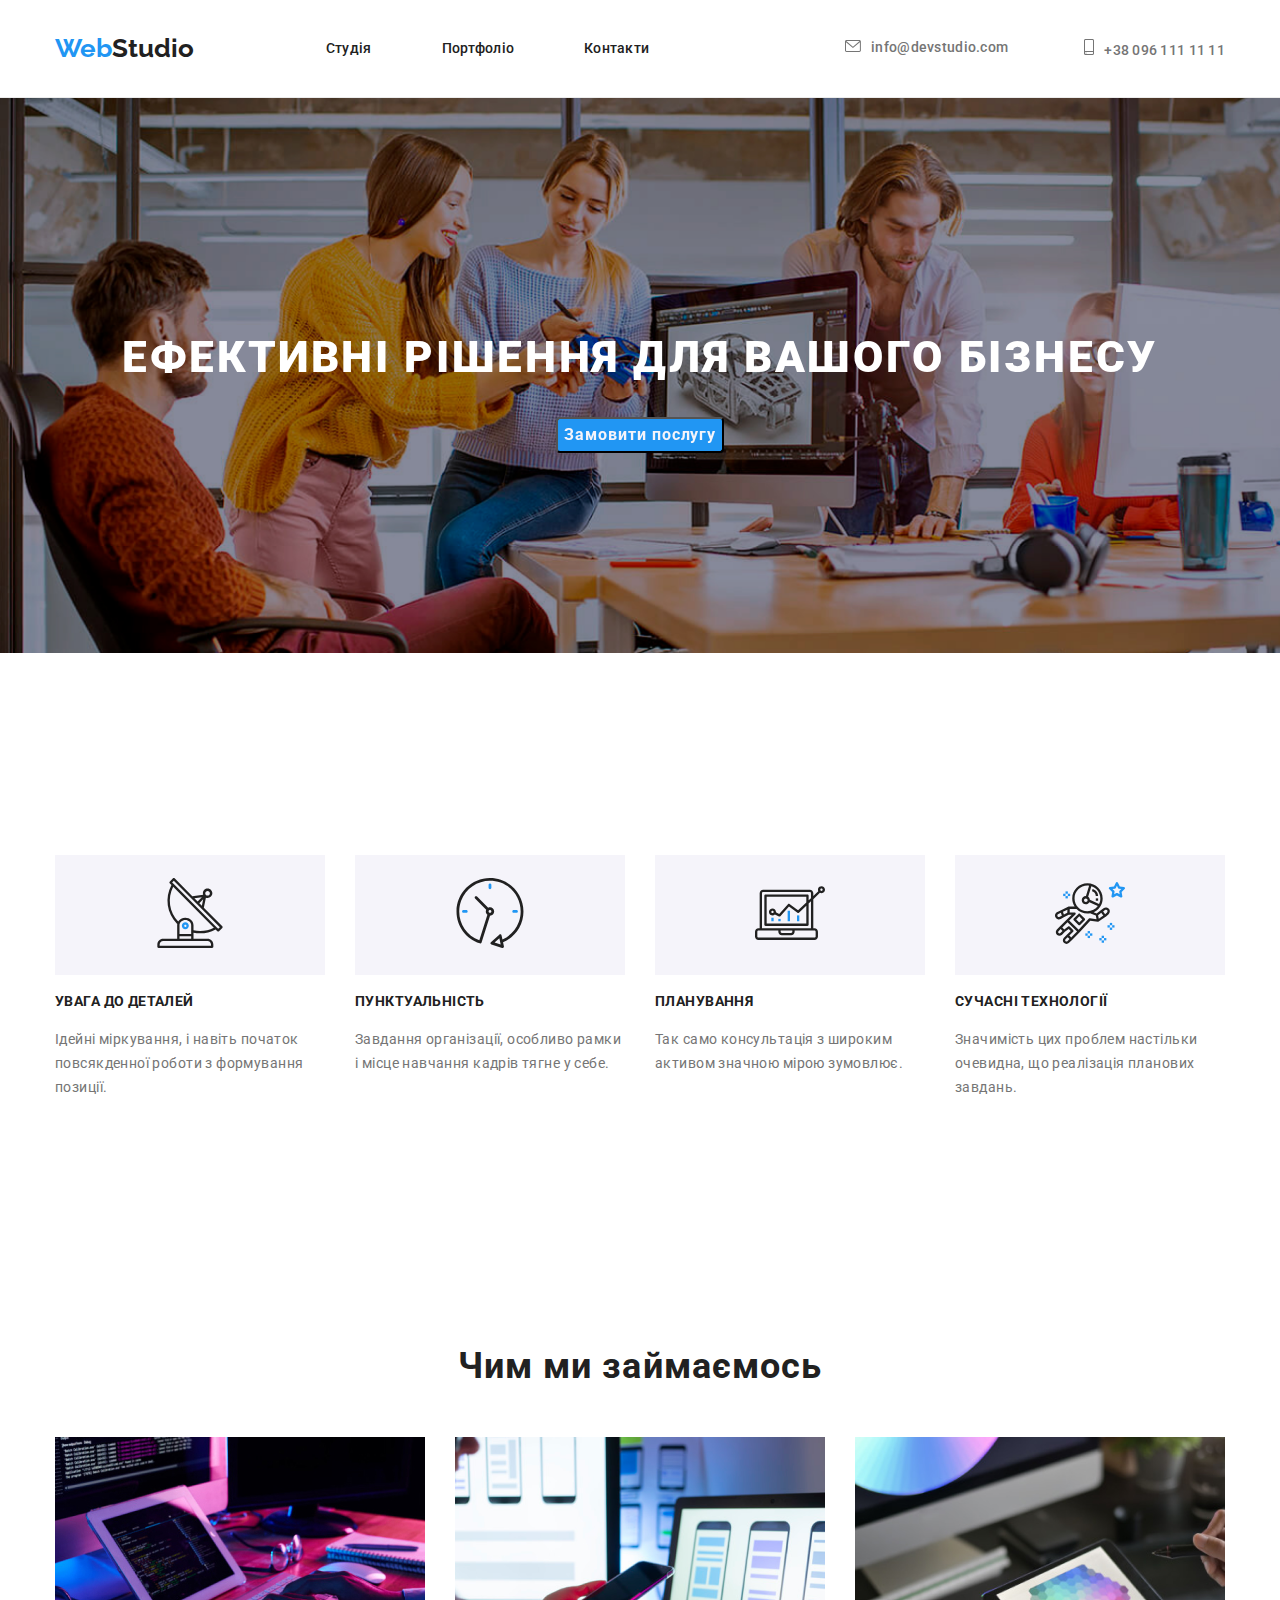
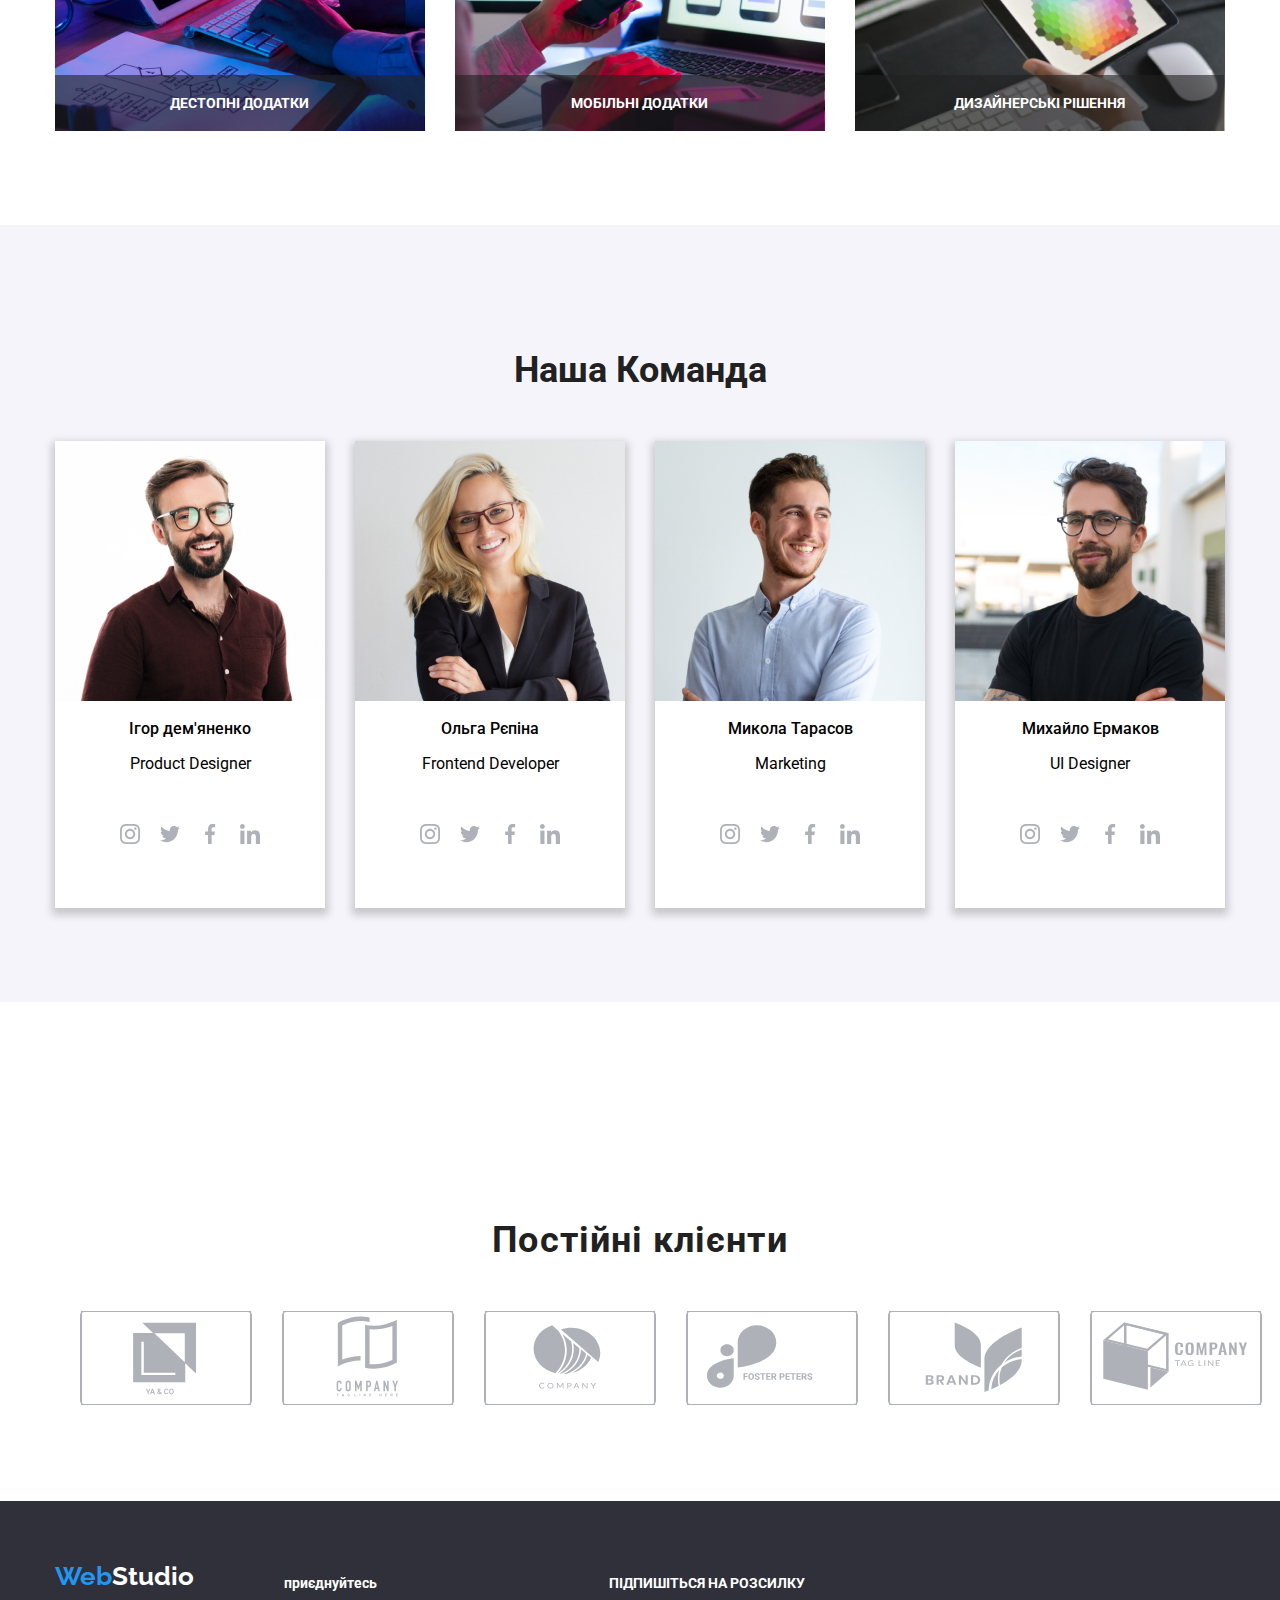
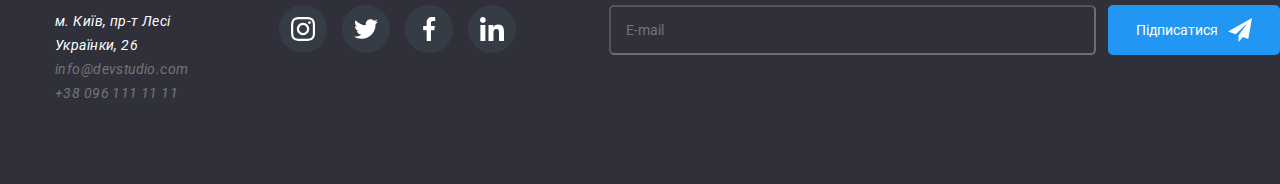
==== commit fb65a2c5: "aos" ====
--- a/index.html
+++ b/index.html
@@ -10,6 +10,7 @@
   <link href="https://fonts.googleapis.com/css2?family=Raleway:wght@700&family=Roboto:wght@400;500;700;900&display=swap"
     rel="stylesheet">
   <link rel="stylesheet" href="normalize.css">
+  <link href="https://unpkg.com/aos@2.3.1/dist/aos.css" rel="stylesheet">
   <link rel="stylesheet" href="style.css" />
 </head>
 
@@ -69,60 +70,18 @@
   <!-- main -->
   <main>
 
-    <section class="hero" id="hero">
+    <section class="hero"
+    data-aos="fade-up"
+    id="hero">
       <div class="container">
-        <h1 class="hero-title">Ефективні рішення для вашого бізнесу</h1>
+        <h1 class="hero-title"
+        data-aos="fade-left">Ефективні рішення для вашого бізнесу</h1>
         <div class="hero-modal">
-          <button data-modal-open class="hero-btn">Замовити послугу</button>
+          <button data-modal-open class="hero-btn"
+          data-aos="flip-right">Замовити послугу</button>
         </div>
 
-        <div class="backdrop is-hidden" data-modal>
-          <div class="modal">
-            <button class="close" data-modal-close>&times;</button>
-            <h2>Залиште свої дані, ми вам передзвонимо</h2>
-            <form class="form-modal">
-              <label for="name">Ім'я</label>
-              <div class="div-modal-icon-input">
-                <input type="text" id="name" name="name" required class="input-modal">
-              </div>
-              <div class="div-modal-icon-svg">
-                <svg width="18px" height="18px" class="svg-modal-icon">
-                  <use href="./img/person-black-18dp 1 .svg"></use>
-                </svg>
-              </div>
-              <label for="phone">Телефон</label>
-              <div class="div-modal-icon-input">
-                <input type="tel" id="phone" name="phone" required class="input-modal">
-              </div>
-              <div class="div-modal-icon-svg-2">
-                <svg width="18px" height="18px" class="svg-modal-icon">
-                  <use href="./img/phone-black-18dp 1 (1).svg"></use>
-                </svg>
-              </div>
-              <label for="email">Пошта</label>
-              <div class="div-modal-icon-input">
-                <input type="email" id="email" name="email" required class="input-modal">
-              </div>
-              <div class="div-modal-icon-svg-3">
-                <svg width="18px" height="18px" class="svg-modal-icon">
-                  <use href="./img/email-black-18dp 1 (1).svg"></use>
-                </svg>
-              </div>
-
-              <label for="message">Коментар</label>
-              <textarea id="message" name="message" rows="4" required placeholder="Введіть текст"
-                class="textarea-modal"></textarea>
-
-              <div class="checkbox-label">
-                <input type="checkbox" id="agreement" name="agreement" required>
-                <label for="agreement">Погоджуюся з розсилкою та приймаю <a class="label-modal-link" href="#">Умови
-                    договору</a></label>
-              </div>
-
-              <button type="submit" class="button-modal-done">Відправити</button>
-            </form>
-          </div>
-        </div>
+       
       </div>
     </section>
     <section class="info">
@@ -778,7 +737,73 @@
       </div>
     </div>
   </footer>
-
+  <div class="backdrop is-hidden" data-modal="">
+    <div class="modal">
+      <div class="modal-container">
+        <button class="close" data-modal-close>&times;</button>
+          <svg width="18" height="18">
+            <use href="./img/person-black-18dp 1 .svg"></use>
+          </svg>
+        </button>
+        <h2 class="modal-title">Залиште свої дані, ми вам передзвонимо</h2>
+        <form class="form-modal">
+          <label for="name">Ім'я</label>
+          <div class="div-modal-icon-input">
+          <input type="text" id="name" name="name" required class="input-modal">
+          </div>
+          <div class="div-modal-icon-svg">
+            <svg class="svg-modal-icon"><use xlink:href="#icon-person-black-18dp-1-1">
+              <symbol id="icon-person-black-18dp-1-1" viewBox="0 0 32 32">
+                <path d="M16 16c2.947 0 5.333-2.387 5.333-5.333s-2.387-5.333-5.333-5.333c-2.947 0-5.333 2.387-5.333 5.333s2.387 5.333 5.333 5.333zM16 18.667c-3.56 0-10.667 1.787-10.667 5.333v1.333c0 0.733 0.6 1.333 1.333 1.333h18.667c0.733 0 1.333-0.6 1.333-1.333v-1.333c0-3.547-7.107-5.333-10.667-5.333z"></path>
+                </symbol>
+            </use></svg>
+          </div>
+          <label for="phone">Телефон</label>
+          <div class="div-modal-icon-input">
+          <input type="tel" id="phone" name="phone" required class="input-modal">
+          </div>
+          <div class="div-modal-icon-svg-2">
+            <svg class="svg-modal-icon"><use xlink:href="#icon-phone-black-18dp-1-1">
+              <symbol id="icon-phone-black-18dp-1-1" viewBox="0 0 32 32">
+                <path d="M24.882 19.773l-3.268-0.373c-0.785-0.090-1.557 0.18-2.11 0.733l-2.367 2.367c-3.641-1.853-6.626-4.825-8.478-8.478l2.38-2.38c0.553-0.553 0.823-1.325 0.733-2.11l-0.373-3.242c-0.154-1.299-1.248-2.277-2.56-2.277h-2.226c-1.454 0-2.663 1.209-2.573 2.663 0.682 10.987 9.469 19.761 20.443 20.443 1.454 0.090 2.663-1.119 2.663-2.573v-2.226c0.013-1.3-0.965-2.393-2.264-2.547z"></path>
+                </symbol>
+            </use></svg>
+          </div>
+          <label for="email">Пошта</label>
+          <div class="div-modal-icon-input">
+          <input type="email" id="email" name="email" required class="input-modal">
+          </div>
+          <div class="div-modal-icon-svg-3">
+            <svg class="svg-modal-icon"><use xlink:href="#icon-email-black-18dp-1-1">
+              <use href="./img/email-black-18dp 1 (1).svg">
+                <symbol id="icon-email-black-18dp-1-1" viewBox="0 0 32 32">
+                  <path d="M26.667 5.333h-21.333c-1.467 0-2.653 1.2-2.653 2.667l-0.013 16c0 1.467 1.2 2.667 2.667 2.667h21.333c1.467 0 2.667-1.2 2.667-2.667v-16c0-1.467-1.2-2.667-2.667-2.667zM26.133 11l-9.427 5.893c-0.427 0.267-0.987 0.267-1.413 0l-9.427-5.893c-0.333-0.213-0.533-0.573-0.533-0.96 0-0.893 0.973-1.427 1.733-0.96l8.933 5.587 8.933-5.587c0.76-0.467 1.733 0.067 1.733 0.96 0 0.387-0.2 0.747-0.533 0.96z"></path>
+                  </symbol>
+              </use>
+            </use></svg>
+                  
+              </svg>
+          </div>
+
+          <label for="message" >Коментар</label>
+          <textarea id="message" name="message" rows="4" required
+              placeholder="Введіть текст" class="textarea-modal"></textarea>
+
+          <div class="checkbox-label">
+              <input type="checkbox" id="agreement" name="agreement" required>
+              <label for="agreement">Погоджуюся з розсилкою та приймаю <a href="#">Умови
+                      договору</a></label>
+          </div>
+
+          <button type="submit" class="button-modal-list">Відправити</button>
+      </form>
+      </div>
+    </div>
+  </div>
+  <script src="https://unpkg.com/aos@2.3.1/dist/aos.js"></script>
+  <script>
+    AOS.init();
+  </script>
   <script src="./modal/modal.js"></script>
 </body>
 
--- a/style.css
+++ b/style.css
@@ -168,88 +168,77 @@
     color: var(--team-background-color);
 }
 
-.backdrop {
+.backdrop{
     position: fixed;
     top: 0;
     left: 0;
     width: 100%;
     height: 100%;
     background-color: rgba(0, 0, 0, 0.5);
-    display: flex;
-    align-items: center;
-    justify-content: center;
-    z-index: 10;
-    transition: opacity 250ms cubic-bezier(0.470, 0.000, 0.745, 0.715);
+    opacity: 1;
+    transition: opacity 250ms var(--timing-function), visibility 250ms var(--timing-function);
+    visibility: visible;
 }
 .backdrop.is-hidden {
     opacity: 0;
-    pointer-events: none;
-    
-}
-
-.backdrop.is-hidden .modal{
-  transform: scale(0.8) translate(-60%, -60%);
-}
-
+    visibility: hidden;
+    pointer-events: none
+}
+.is-hidden {
+    display: none;
+}
+.modal{
+    position: relative;
+    top: 50%;
+    left: 50%;
+    transform: translate(-50%, -50%);
+    display: flex;
+    align-items: center;
+    justify-content: center;
+    height: 100%;
+}
 .modal {
-    background: white;
-    padding: 20px;
-    border-radius: 8px;
-    width: 528px;
-    height: 581px;
+    padding: 33px 15px;
+}
+.modal-container {
+    position: relative;
+    padding: 40px 39px 40px 41px;
+    max-height: 581px;
+    height: 100%;
+    max-width: 528px;
+    width: 100%;
+    background-color: var(--font-color);
+    box-shadow: 0px 1px 3px rgba(0,0,0,.12), 0px 1px 1px rgba(0,0,0,.14), 0px 2px 1px rgba(0,0,0,.2);
+    border-radius: 4px;
+}
+.modal-close {
     position: absolute;
-    
-    
-    transition: transform 250ms cubic-bezier(0.470, 0.000, 0.745, 0.715);
-}
-
-.modal h2 {
-    margin-top: 40px;
+    top: 8px;
+    right: 8px;
+}
+.button-close {
+    display: flex;
+    align-items: center;
+    justify-content: center;
+    padding: 0;
+    width: 30px;
+    height: 30px;
+    border: 1px solid rgba(0, 0, 0, .1);
+    border-radius: 50%;
+    background-color: var(--font-color);
+    cursor: pointer;
+    background-size: contain;
+    fill: #000;
+    transition: fill 250ms var(--timing-function);
+}
+.modal-title {
+    font-weight: 700;
     font-size: 20px;
+    line-height: 1.15;
     text-align: center;
-}
-
-.modal form {
-    display: flex;
-    flex-direction: column;
-}
-
-.modal label {
-    margin-bottom: 5px;
-    font-weight: bold;
-    font-size: 12px;
-    color: #757575;
-    font-weight: 300px;
-}
-
-.modal input,
-.modal textarea {
-    padding: 10px;
-    margin-bottom: 15px;
-    border: 1px solid #ccc;
-    border-radius: 4px;
-    font-size: 14px;
-}
-
-.modal textarea {
-    resize: vertical;
-}
-
-
-
-.modal .close:hover {
-    color: var(--blue-color);
-}
-
-.modal .button-modal-list {
-    top: 10px;
-    right: 10px;
-    background: none;
-    border: none;
-    font-size: 20px;
-    cursor: pointer;
-    background-color: var(--blue-color);
-    color: #FFFFFF;
+   
+    color: var(--title-color);
+    margin-bottom: 12px;
 }
 
 .modal .close {
@@ -263,109 +252,118 @@
     background-color: #f5f5f5;
     border-color: #FFFFFF;
     border: 0px solid;
-
-}
-
-.modal .checkbox-label {
-    display: flex;
-    margin-bottom: 15px;
-    display: flex;
-    justify-content: center;
-    font-size: 14px;
-}
-
-.modal .checkbox-label input {
-    margin-right: 10px;
-}
-
-.checkbox-label a {
-    color: var(--blue-color);
-    border-bottom: 1px solid var(--blue-color);
-}
-
-.is-hidden {
-    display: none;
-}
-
-.button-modal-done {
-    width: 200px;
-    height: 50px;
-    margin-left: 156px;
-    border-radius: 4px;
-    background-color: #188CE8;
-    color: var(--font-color);
-    border: none;
-}
-
-.label-modal-link {
-    color: #2196F3;
-    text-decoration: none;
-}
-
-.svg-modal-icon:hover input {
-    fill: var(--blue-color);
-
-}
-
-.div-modal-icon:hover svg {
-    color: #2196F3
-}
-
-.modal input:hover {
-    border-color: #2196F3;
-}
-
-.div-modal-icon-svg:hover .svg-modal-icon {
-    fill: #2196F3;
-}
-
-.div-modal-icon-svg-2:hover .svg-modal-icon {
-    fill: #2196F3;
-}
-
-.div-modal-icon-svg-3:hover .svg-modal-icon {
-    fill: #2196F3;
-}
-
-.div-svg-modal-icon-input:hover {
-    color: #2196F3;
-}
-
+}
+.modal form {
+    display: flex;
+    flex-direction: column;
+}
+.form-modal {
+    margin-left: 30px;
+}
+.modal label {
+    margin-bottom: 5px;
+    font-weight: bold;
+    font-size: 12px;
+    color: #757575;
+    font-weight: 300px;
+}
 .div-modal-icon-input {
     position: relative;
 }
-
+.modal input, .modal textarea {
+    padding: 10px;
+    margin-bottom: 15px;
+    border: 1px solid #ccc;
+    border-radius: 4px;
+    font-size: 14px;
+}
+.input-modal {
+    width: 448px;
+}
 .div-modal-icon-svg {
     position: absolute;
     top: 127px;
     left: 62px;
 }
-
+.modal input, .modal textarea {
+    padding: 10px;
+    margin-bottom: 15px;
+    border: 1px solid #ccc;
+    border-radius: 4px;
+    font-size: 14px;
+}
 .div-modal-icon-svg-2 {
     position: absolute;
     top: 200px;
     left: 62px;
 }
-
 .div-modal-icon-svg-3 {
     position: absolute;
     top: 271px;
     left: 62px;
 }
-
-.input-modal {
-    width: 448px;
-}
-
+.modal textarea {
+    resize: vertical;
+}
 .textarea-modal {
     width: 448px;
     height: 100px;
 }
-
-.form-modal {
-    margin-left: 30px;
-}
-
+textarea {
+    overflow: auto;
+}
+.modal .checkbox-label {
+    display: flex;
+    margin-bottom: 15px;
+    display: flex;
+    justify-content: center;
+    font-size: 14px;
+}
+.modal .button-modal-list {
+    top: 10px;
+    right: 10px;
+    background: none;
+    border: none;
+    font-size: 20px;
+    cursor: pointer;
+    background-color: var(--logo-color);
+    color: #FFFFFF;
+}
+.button-modal-list {
+    width: 200px;
+    height: 50px;
+    margin-left: 156px;
+}
+.checkbox-label a {
+    color: var(--logo-color);
+    border-bottom: 1px solid var(--logo-color);
+    text-decoration: none;
+}
+.modal .close:hover {
+    color: var(--logo-color);
+}
+.modal input:hover  {
+    border-color: #2196F3;
+}
+.div-modal-icon-svg:hover .svg-modal-icon {
+    fill: #2196F3;
+}
+.svg-modal-icon{
+    width: 18px;
+    height: 18px;
+    fill: #212121;
+    position: absolute;
+    top: 22px;
+    left: 15px;
+    transform: translateY(-50%);
+    transition: fill 250ms var(--timing-function);
+}
+.div-modal-icon-svg-2:hover .svg-modal-icon {
+    fill: #2196F3;
+}
+.div-modal-icon-svg-3:hover .svg-modal-icon {
+    fill: #2196F3;
+}
 .info {
     padding-top: 94px;
     padding-bottom: 94px;
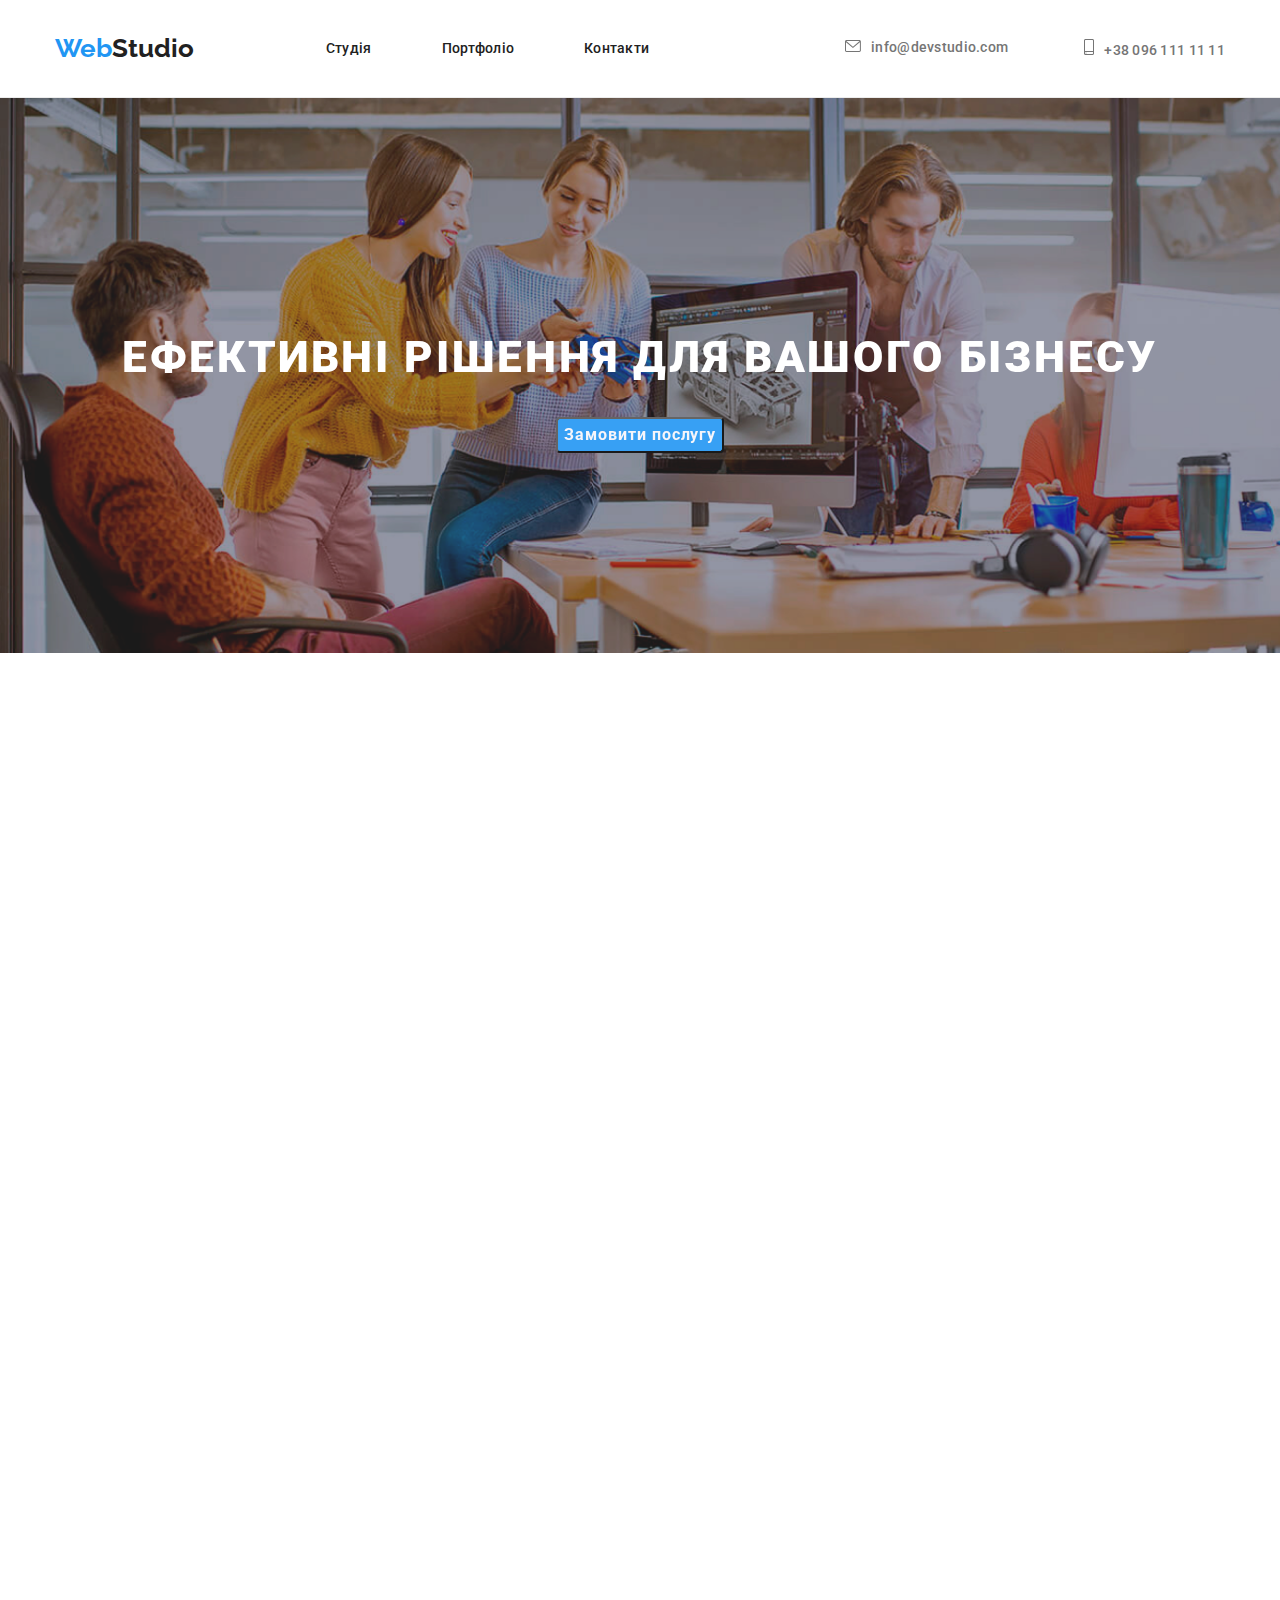
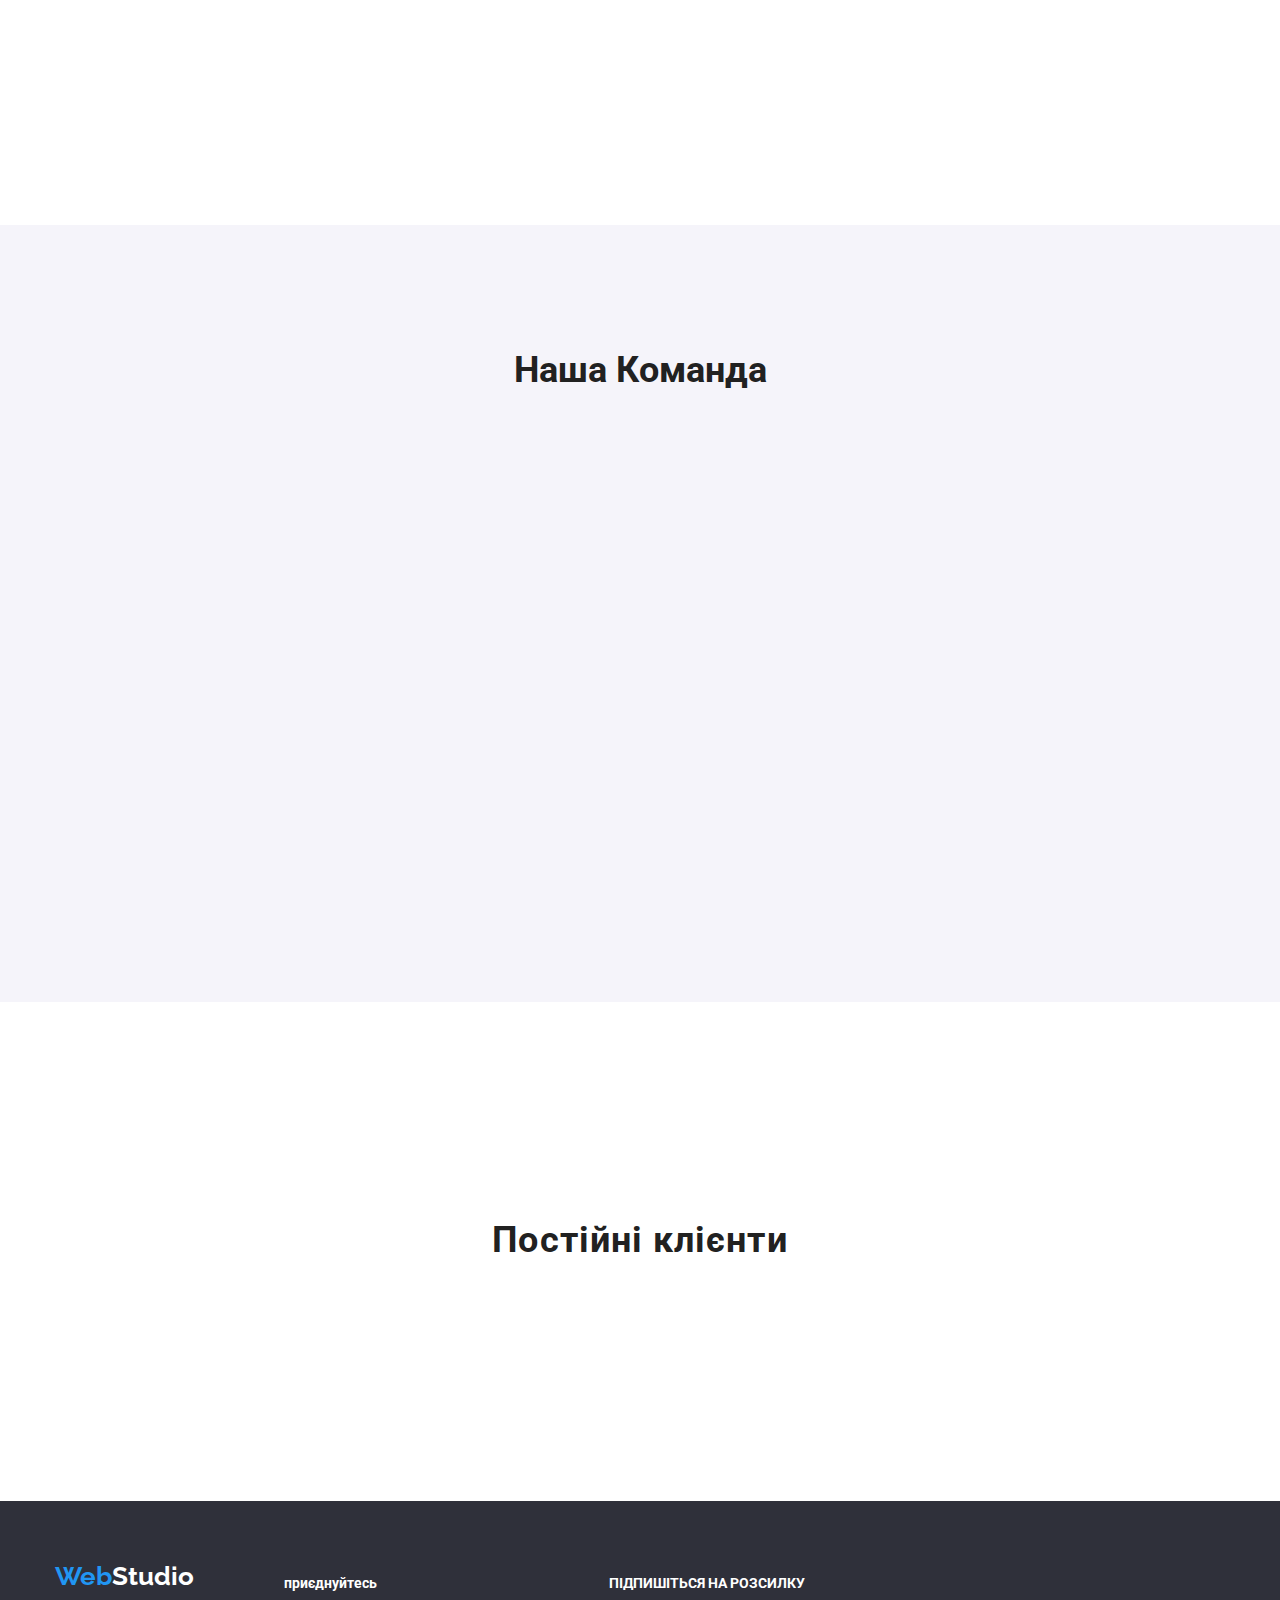
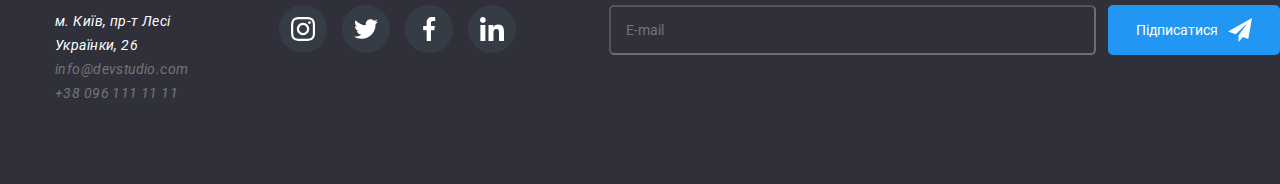
==== commit dd1222f4: "aos" ====
--- a/index.html
+++ b/index.html
@@ -71,7 +71,6 @@
   <main>
 
     <section class="hero"
-    data-aos="fade-up"
     id="hero">
       <div class="container">
         <h1 class="hero-title"
@@ -87,28 +86,28 @@
     <section class="info">
       <div class="container">
         <ul class="info-list">
-          <li class="list-item">
+          <li class="list-item" data-aos="fade-left">
             <h4 class="list-title">УВАГА ДО ДЕТАЛЕЙ</h4>
             <p class="list-text">
               Ідейні міркування, і навіть початок <br />повсякденної роботи з
               формування <br />позиції.
             </p>
           </li>
-          <li class="list-item">
+          <li class="list-item" data-aos="fade-down">
             <h4 class="list-title">ПУНКТУАЛЬНІСТЬ</h4>
             <p class="list-text">
               Завдання організації, особливо рамки <br />
               і місце навчання кадрів тягне у себе.
             </p>
           </li>
-          <li class="list-item">
+          <li class="list-item" data-aos="fade-up">
             <h4 class="list-title">ПЛАНУВАННЯ</h4>
             <p class="list-text">
               Так само консультація з широким <br />активом значною мірою
               зумовлює.
             </p>
           </li>
-          <li class="list-item">
+          <li class="list-item" data-aos="fade-right">
             <h4 class="list-title">СУЧАСНІ ТЕХНОЛОГІЇ</h4>
             <p class="list-text">
               Значимість цих проблем настільки <br />очевидна, що реалізація
@@ -120,17 +119,17 @@
     </section>
     <section class="what-we-work">
       <div class="container">
-        <h2 class="work-title">Чим ми займаємось</h2>
+        <h2 class="work-title"  data-aos="flip-up">Чим ми займаємось</h2>
         <article class="what-we-work-img">
-          <div class="what-we-work-img-div">
+          <div class="what-we-work-img-div" data-aos="flip-right">
             <img class="work-img" src="img/box1.jpg" alt="фото1">
             <p class="work-text">Дестопні Додатки</p>
           </div>
-          <div class="what-we-work-img-div">
+          <div class="what-we-work-img-div" data-aos="flip-left">
             <img class="work-img" src="img/box2.png" alt="фото2">
             <p class="work-text">Мобільні Додатки</p>
           </div>
-          <div class="what-we-work-img-div">
+          <div class="what-we-work-img-div" data-aos="flip-down">
             <img class="work-img" src="img/box3.png" alt="фото3">
             <p class="work-text">Дизайнерські рішення</p>
           </div>
@@ -141,7 +140,9 @@
       <div class="container">
         <h2 class="our-team-title">Наша Команда</h2>
         <article class="our-team-list">
-          <figure class="our-team-item">
+          <figure class="our-team-item" data-aos="fade-right"
+          data-aos-offset="300"
+          data-aos-easing="ease-in-sine">
             <img src="img/img1.jpg" alt="фото4" width="200">
             <figcaption class="our-team-worker-description">
               <h3>Ігор дем'яненко</h3>
@@ -208,7 +209,9 @@
           </figure>
 
 
-          <figure class="our-team-item">
+          <figure class="our-team-item" data-aos="fade-up"
+          data-aos-offset="300"
+          data-aos-easing="ease-in-sine">
             <img src="img/img2.jpg" alt="фото5" width="200">
             <figcaption class="our-team-worker-description">
               <h3>Ольга Рєпіна</h3>
@@ -273,7 +276,9 @@
               </ul>
             </div>
           </figure>
-          <figure class="our-team-item">
+          <figure class="our-team-item" data-aos="fade-down"
+          data-aos-offset="300"
+          data-aos-easing="ease-in-sine">
             <img src="img/img3.jpg" alt="фото6" width="200">
             <figcaption class="our-team-worker-description">
               <h3>Микола Тарасов</h3>
@@ -338,7 +343,9 @@
               </ul>
             </div>
           </figure>
-          <figure class="our-team-item">
+          <figure class="our-team-item" data-aos="fade-left"
+          data-aos-offset="300"
+          data-aos-easing="ease-in-sine">
             <img src="img/img4.jpg" alt="фото7" width="200">
             <figcaption class="our-team-worker-description">
               <h3>Михайло Ермаков</h3>
@@ -411,7 +418,7 @@
       <div class="container-clients">
         <h2 class="title-clients">Постійні клієнти</h2>
         <ul class="clients-list">
-          <li class="clients-list-item">
+          <li class="clients-list-item" data-aos="zoom-out">
             <a class="clients-link" href="#"><svg class="item-svg">
                 <use xlink:href="#icon-Logo-1">
                   <symbol id="icon-Logo-1" viewBox="0 0 57 32">
@@ -422,7 +429,7 @@
                 </use>
               </svg></a>
           </li>
-          <li class="clients-list-item"><a class="clients-link" href="#">
+          <li class="clients-list-item" data-aos="zoom-out"><a class="clients-link" href="#">
               <svg class="item-svg">
                 <use xlink:href="#icon-Logo-2">
                   <symbol id="icon-Logo-2" viewBox="0 0 57 32">
@@ -481,7 +488,7 @@
                 </use>
               </svg>
             </a></li>
-          <li class="clients-list-item"><a class="clients-link" href="#">
+          <li class="clients-list-item" data-aos="zoom-out"><a class="clients-link" href="#">
               <svg class="item-svg">
                 <use xlink:href="#icon-Logo-3">
                   <symbol id="icon-Logo-3" viewBox="0 0 57 32">
@@ -528,7 +535,7 @@
                 </use>
               </svg>
             </a></li>
-          <li class="clients-list-item"><a class="clients-link" href="#">
+          <li class="clients-list-item" data-aos="zoom-out"><a class="clients-link" href="#">
               <svg class="item-svg">
                 <use xlink:href="#icon-Logo-4">
                   <symbol id="icon-Logo-4" viewBox="0 0 57 32">
@@ -548,7 +555,7 @@
                 </use>
               </svg>
             </a></li>
-          <li class="clients-list-item"><a class="clients-link" href="#">
+          <li class="clients-list-item" data-aos="zoom-out"><a class="clients-link" href="#">
               <svg class="item-svg">
                 <use xlink:href="#icon-Logo-5">
                   <symbol id="icon-Logo-5" viewBox="0 0 57 32">
@@ -585,7 +592,7 @@
                 </use>
               </svg>
             </a></li>
-          <li class="clients-list-item"><a class="clients-link" href="#">
+          <li class="clients-list-item" data-aos="zoom-out"><a class="clients-link" href="#">
               <svg class="item-svg">
                 <use xlink:href="#icon-Logo-6">
                   <symbol id="icon-Logo-6" viewBox="0 0 57 32">
--- a/style.css
+++ b/style.css
@@ -166,6 +166,7 @@
     margin: 0 auto;
     display: block;
     color: var(--team-background-color);
+    transition: all 300ms cubic-bezier(.23, 1, 0.32, 1);
 }
 
 .backdrop{
@@ -176,7 +177,7 @@
     height: 100%;
     background-color: rgba(0, 0, 0, 0.5);
     opacity: 1;
-    transition: opacity 250ms var(--timing-function), visibility 250ms var(--timing-function);
+    transition: opacity 250ms cubic-bezier(0.470, 0.000, 0.745, 0.715);
     visibility: visible;
 }
 .backdrop.is-hidden {
@@ -196,6 +197,8 @@
     align-items: center;
     justify-content: center;
     height: 100%;
+    transform: scale(1) translate(-50%, -50%);
+    transition: transform 250ms cubic-bezier(0.470, 0.000, 0.745, 0.715);
 }
 .modal {
     padding: 33px 15px;
